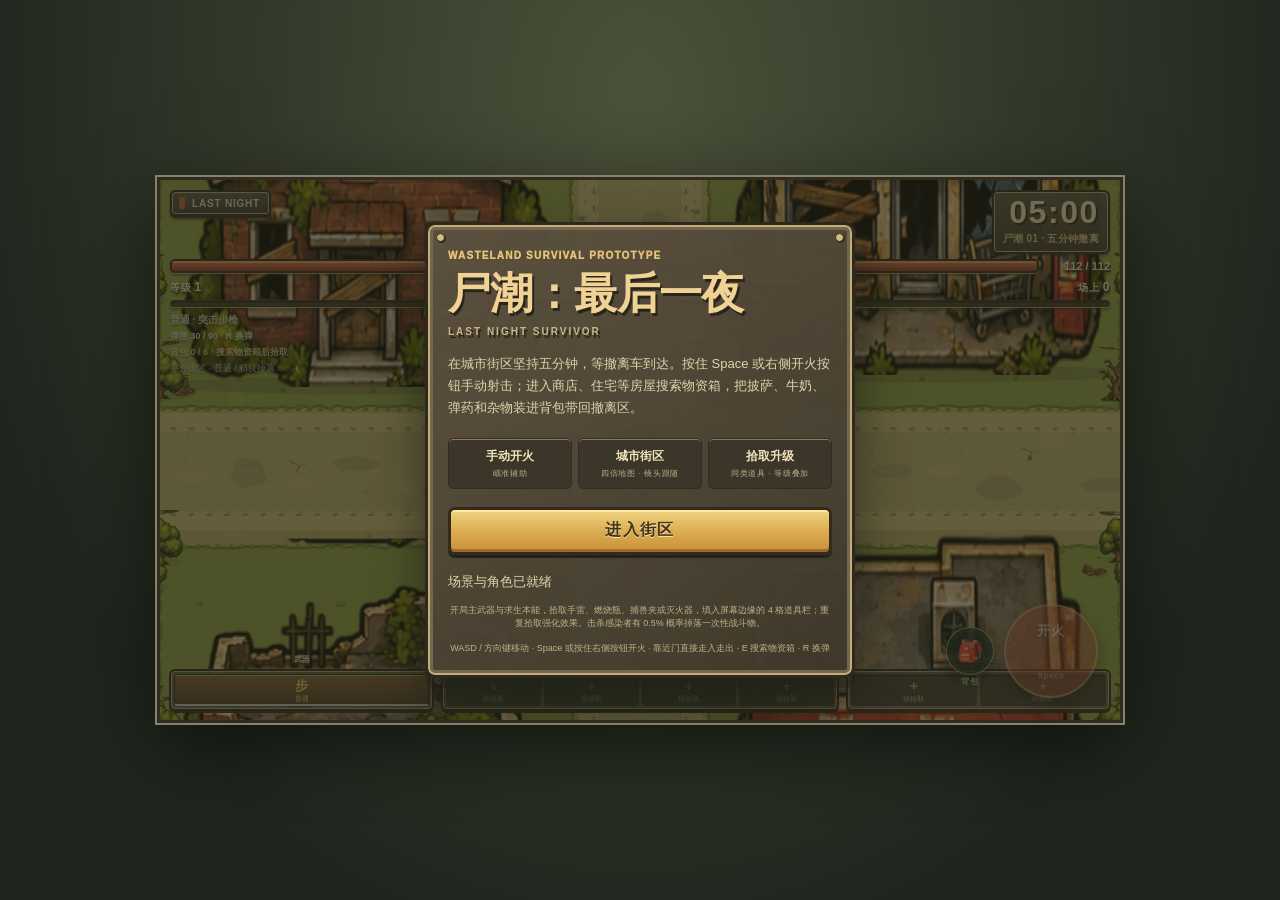
==== prototype-2d/index.html @ afd44647 "feat: add draggable raid backpack and supply search" ====
<!doctype html>
<html lang="zh-CN">
<head>
  <meta charset="utf-8">
  <meta name="viewport" content="width=device-width,initial-scale=1,maximum-scale=1,user-scalable=no,viewport-fit=cover">
  <meta name="theme-color" content="#101712">
  <title>尸潮：最后一夜 · LAST NIGHT SURVIVOR</title>
  <style>
    :root {
      color-scheme: dark;
      --ink: #0c100d;
      --asphalt: #151c18;
      --panel: #1b241f;
      --panel-2: #222e27;
      --bone: #e8e2c7;
      --muted: #9ca890;
      --acid: #d8f25a;
      --hazard: #ffb340;
      --rust: #dc5f3f;
      --blood: #b73535;
      --cyan: #74e1cf;
      --line: #435047;
      --safe-bottom: env(safe-area-inset-bottom, 0px);
    }

    * { box-sizing: border-box; }
    [hidden] { display: none !important; }
    html, body { width: 100%; min-height: 100%; overscroll-behavior: none; }
    body {
      margin: 0;
      overflow: hidden;
      color: var(--bone);
      background:
        radial-gradient(circle at 50% -15%, #35483b 0, transparent 42rem),
        repeating-linear-gradient(135deg, #111713 0 2px, #0d120f 2px 10px);
      font-family: "Bahnschrift Condensed", "Microsoft YaHei UI", "Microsoft YaHei", sans-serif;
      user-select: none;
      -webkit-user-select: none;
      touch-action: none;
    }

    button { font: inherit; }
    .page-shell { min-height: 100dvh; display: grid; place-items: center; }
    .game-shell {
      position: relative;
      width: min(100vw, 960px, calc(100dvh * 1.7778));
      aspect-ratio: 16 / 9;
      overflow: hidden;
      isolation: isolate;
      background: #131a16;
      box-shadow: 0 0 0 1px #58625766, 0 24px 90px #000c;
    }

    .game-shell::after {
      content: "";
      position: absolute;
      z-index: 1;
      inset: 0;
      pointer-events: none;
      background:
        linear-gradient(90deg, #0005, transparent 5%, transparent 95%, #0005),
        repeating-linear-gradient(0deg, #fff0 0 3px, #fff008 4px);
      mix-blend-mode: soft-light;
      opacity: .32;
    }

    canvas { display: block; width: 100%; height: 100%; outline: none; }
    canvas:focus-visible { box-shadow: inset 0 0 0 3px var(--acid); }

    .hud {
      position: absolute;
      z-index: 5;
      inset: max(10px, env(safe-area-inset-top, 0px)) 10px auto;
      pointer-events: none;
      filter: drop-shadow(0 2px 5px #000a);
    }

    .hud-top { display: grid; grid-template-columns: 1fr auto; align-items: start; gap: 8px; }
    .run-mark {
      display: flex;
      align-items: center;
      gap: 7px;
      width: max-content;
      padding: 5px 9px 5px 7px;
      border: 1px solid #6d786c99;
      background: #111915d9;
      font-size: 10px;
      font-weight: 900;
      letter-spacing: .12em;
      text-transform: uppercase;
      transform: skewX(-4deg);
    }

    .run-mark::before { content: ""; width: 6px; height: 17px; background: var(--acid); box-shadow: 9px 0 0 var(--hazard); }
    .hud-clock { text-align: right; }
    .time { font: 900 clamp(22px, 6vw, 32px)/.9 Impact, "Bahnschrift Condensed", sans-serif; letter-spacing: .05em; }
    .wave { margin-top: 5px; color: var(--acid); font-size: 10px; font-weight: 900; letter-spacing: .15em; }
    .health-row { display: grid; grid-template-columns: 1fr auto; align-items: center; gap: 9px; margin-top: 8px; }
    .health-track, .xp-track { position: relative; overflow: hidden; background: #080b09cc; border: 1px solid #59655a88; }
    .health-track { height: 14px; transform: skewX(-8deg); }
    .health-fill { height: 100%; width: 100%; background: linear-gradient(90deg, var(--blood), #ed7043 65%, var(--hazard)); transition: width .12s linear; }
    .health-copy { min-width: 62px; text-align: right; color: #f1ead0; font-size: 11px; font-weight: 900; font-variant-numeric: tabular-nums; }
    .stat-row { display: flex; justify-content: space-between; align-items: center; margin-top: 7px; color: #bec7b5; font-size: 10px; font-weight: 800; letter-spacing: .06em; }
    .stat-row strong { color: var(--bone); font-size: 12px; }
    .xp-track { height: 6px; margin-top: 5px; border-color: #43504688; }
    .xp-fill { height: 100%; width: 0; background: linear-gradient(90deg, var(--cyan), var(--acid)); transition: width .16s ease; }
    .equipment-row { margin-top: 6px; font-size: 10px; font-weight: 800; }
    .ammo-row, .bag-row { margin-top: 3px; font-size: 9px; font-weight: 800; color: #d8dfc8; font-variant-numeric: tabular-nums; }
    .bag-row { color: #d7c884; }
    .scene-copy { margin-top: 3px; font-size: 9px; color: #bdc7b3; }
    .interact-action { position: absolute; z-index: 9; right: 14px; bottom: calc(132px + var(--safe-bottom)); min-height: 44px; max-width: 160px; padding: 9px 12px; border: 1px solid var(--hazard); border-radius: 5px; background: #18241aee; color: var(--bone); font-size: 11px; font-weight: 900; cursor: pointer; }

    .skill-dock {
      position: absolute;
      z-index: 6;
      left: 50%;
      bottom: calc(12px + var(--safe-bottom));
      display: flex;
      gap: 8px;
      width: calc(100% - 18px);
      transform: translateX(-50%);
      pointer-events: none;
    }

    .skill-group { flex: 1; min-width: 0; }
    .skill-group.core { flex: 1.5; }
    .skill-group-label { margin-bottom: 4px; color: #9ca890; font-size: 8px; text-align: center; }
    .skill-group-slots { display: flex; gap: 3px; padding: 3px; border-radius: 5px; background: #111814cf; }
    .skill-slot {
      position: relative;
      flex: 1;
      min-width: 0;
      height: 32px;
      padding: 2px 0;
      border-radius: 3px;
      background: #26322999;
      text-align: center;
    }

    .skill-slot.fixed { color: var(--hazard); }
    .skill-slot.core { color: var(--acid); }
    .skill-slot.boost { color: var(--cyan); }
    .skill-slot.empty { color: #7d897c; background: transparent; }
    .skill-icon { display: block; font-size: 13px; font-weight: 900; line-height: 17px; }
    .skill-level { display: block; font-size: 7px; line-height: 9px; }

    .touch-zone {
      position: absolute;
      z-index: 7;
      left: 22px;
      bottom: calc(22px + var(--safe-bottom));
      display: none;
      width: 94px;
      height: 94px;
      border: 1px solid #cad0bc42;
      border-radius: 50%;
      background: #11181473;
      box-shadow: inset 0 0 0 10px #ffffff07;
      pointer-events: auto;
      touch-action: none;
    }

    .touch-zone::after { content: "移动"; position: absolute; inset: 0; display: grid; place-items: center; color: #c8ceb83d; font-size: 10px; font-weight: 900; letter-spacing: .12em; }
    .touch-stick { position: absolute; z-index: 1; left: 50%; top: 50%; width: 42px; height: 42px; margin: -21px; border: 2px solid #eff7c6aa; border-radius: 50%; background: #b8d745cc; box-shadow: 0 6px 18px #0009; pointer-events: none; }

    .fire-action {
      position: absolute;
      z-index: 9;
      right: 22px;
      bottom: calc(22px + var(--safe-bottom));
      display: grid;
      place-items: center;
      width: 94px;
      height: 94px;
      border: 2px solid #f3d28aaa;
      border-radius: 50%;
      background: #b94e3dcc;
      color: #fff5d9;
      box-shadow: inset 0 0 0 10px #ffffff09, 0 6px 18px #0009;
      font-size: 13px;
      font-weight: 1000;
      letter-spacing: .08em;
      cursor: pointer;
      touch-action: none;
      user-select: none;
      -webkit-user-select: none;
    }
    .fire-action::after { content: "Space"; display: block; margin-top: 2px; color: #ffe9bf99; font-size: 8px; letter-spacing: .08em; }
    .fire-action.is-held, .fire-action:active { background: #de7045ee; transform: scale(.95); }
    .fire-action:focus-visible { outline: 2px solid var(--acid); outline-offset: 3px; }
    .bag-button {
      position: absolute;
      z-index: 9;
      right: 126px;
      bottom: calc(45px + var(--safe-bottom));
      display: grid;
      place-items: center;
      width: 48px;
      height: 48px;
      border: 1px solid #d8f25a99;
      border-radius: 50%;
      background: #17251ddd;
      color: var(--bone);
      box-shadow: 0 5px 15px #0009, inset 0 0 0 4px #ffffff08;
      font-size: 21px;
      cursor: pointer;
      touch-action: manipulation;
      user-select: none;
      -webkit-user-select: none;
    }
    .bag-button::after { content: "背包"; position: absolute; top: 100%; margin-top: 2px; color: #d7dfc7b8; font-size: 8px; font-weight: 900; letter-spacing: .08em; }
    .bag-button:active, .bag-button.is-open { background: #4f713dcc; transform: scale(.94); }
    .bag-button:focus-visible { outline: 2px solid var(--acid); outline-offset: 3px; }

    .loot-window, .backpack-window {
      position: absolute;
      z-index: 13;
      inset: 0;
      display: grid;
      place-items: center;
      padding: 18px;
      background: #0a0f0bd1;
      backdrop-filter: blur(3px);
      touch-action: none;
    }
    .loot-sheet, .backpack-sheet {
      width: min(560px, calc(100% - 20px));
      max-height: calc(100% - 28px);
      overflow: auto;
      padding: 15px;
      border: 1px solid #738270;
      background: linear-gradient(145deg, #29382df7, #101a14f7);
      box-shadow: 0 22px 64px #000d, inset 0 1px #ffffff18;
    }
    .loot-head, .backpack-head { display: flex; align-items: center; justify-content: space-between; gap: 10px; }
    .loot-head strong, .backpack-head strong { color: var(--acid); font-size: 16px; letter-spacing: .08em; }
    .loot-head small, .backpack-head small { color: #aab7a6; font-size: 9px; }
    .window-close { min-width: 46px; min-height: 28px; border: 1px solid #657466; background: #17231b; color: var(--bone); font-size: 10px; font-weight: 900; cursor: pointer; }
    .loot-progress { margin: 12px 0 9px; color: #becbb7; font-size: 10px; line-height: 1.45; }
    .loot-grid { display: grid; grid-template-columns: repeat(4, minmax(0, 1fr)); gap: 7px; }
    .loot-card {
      min-width: 0;
      min-height: 88px;
      padding: 8px 5px;
      border: 1px solid #586758;
      background: #111b15d9;
      color: var(--bone);
      text-align: center;
      cursor: pointer;
    }
    .loot-card:disabled { cursor: default; opacity: .76; }
    .loot-card.ready:hover, .loot-card.ready:focus-visible { border-color: var(--acid); background: #263b29; outline: none; }
    .loot-card.is-claimed { opacity: .5; filter: saturate(.4); }
    .loot-card.is-searching { color: #aebbac; border-style: dashed; }
    .loot-card .loot-icon { display: block; font-size: 22px; font-weight: 1000; line-height: 28px; }
    .loot-card .loot-name { display: block; overflow: hidden; text-overflow: ellipsis; white-space: nowrap; font-size: 10px; font-weight: 900; }
    .loot-card .loot-rarity { display: block; margin-top: 3px; font-size: 8px; }
    .loot-card .loot-action { display: block; margin-top: 6px; color: #d8f25a; font-size: 8px; font-weight: 900; }
    .loot-tip, .backpack-tip { margin: 11px 0 0; color: #8e9d8c; font-size: 9px; line-height: 1.5; text-align: center; }
    .backpack-grid { display: grid; grid-template-columns: repeat(3, minmax(0, 1fr)); gap: 8px; margin-top: 14px; }
    .bag-slot {
      position: relative;
      min-height: 72px;
      padding: 7px 5px;
      border: 1px solid #596759;
      background: #111b15dc;
      color: var(--bone);
      text-align: center;
      cursor: grab;
      touch-action: none;
    }
    .bag-slot:active, .bag-slot.is-dragging { cursor: grabbing; border-color: var(--acid); background: #2b422d; }
    .bag-slot.empty { color: #68766b; border-style: dashed; cursor: default; }
    .bag-slot .bag-icon { display: block; font-size: 21px; font-weight: 1000; line-height: 25px; }
    .bag-slot .bag-name { display: block; overflow: hidden; text-overflow: ellipsis; white-space: nowrap; font-size: 9px; font-weight: 900; }
    .bag-slot .bag-meta { display: block; margin-top: 3px; color: #b3c29d; font-size: 8px; }
    .bag-slot .bag-index { position: absolute; top: 3px; left: 4px; color: #879687; font: 8px Consolas, monospace; }
    @media (max-width: 720px) {
      .bag-button { right: 120px; bottom: calc(47px + var(--safe-bottom)); width: 44px; height: 44px; font-size: 19px; }
      .loot-grid { grid-template-columns: repeat(2, minmax(0, 1fr)); }
      .loot-sheet, .backpack-sheet { padding: 12px; }
    }
    .orientation-hint { display: none; position: absolute; z-index: 20; inset: 0; place-items: center; padding: 18px; background: #101712b8; color: var(--bone); font-size: 12px; font-weight: 900; text-align: center; pointer-events: none; }

    .wave-callout {
      position: absolute;
      z-index: 8;
      left: 50%;
      top: 27%;
      min-width: 190px;
      padding: 9px 24px;
      border-block: 2px solid var(--acid);
      background: #101712de;
      text-align: center;
      font: 900 24px/1 Impact, "Bahnschrift Condensed", sans-serif;
      letter-spacing: .12em;
      transform: translate(-50%, -10px) skewX(-6deg);
      opacity: 0;
      pointer-events: none;
    }

    .wave-callout.show { animation: wave-in 1.9s both; }
    @keyframes wave-in { 0% { opacity: 0; transform: translate(-50%, -22px) skewX(-6deg) scale(.9); } 14%, 68% { opacity: 1; transform: translate(-50%, 0) skewX(-6deg) scale(1); } 100% { opacity: 0; transform: translate(-50%, 8px) skewX(-6deg); } }

    .toast {
      position: absolute;
      z-index: 8;
      left: 50%;
      bottom: calc(126px + var(--safe-bottom));
      max-width: calc(100% - 120px);
      padding: 6px 10px;
      border-left: 3px solid var(--acid);
      background: #101712dd;
      color: #e4e8d4;
      font-size: 10px;
      font-weight: 800;
      text-align: center;
      transform: translateX(-50%);
      opacity: 0;
      transition: opacity .18s ease;
      pointer-events: none;
    }

    .toast.show { opacity: 1; }

    .overlay {
      position: absolute;
      z-index: 12;
      inset: 0;
      display: grid;
      place-items: center;
      padding: max(18px, env(safe-area-inset-top, 0px)) 18px calc(18px + var(--safe-bottom));
      overflow: auto;
      touch-action: pan-y;
      background: linear-gradient(#0a0e0bcf, #111812f2), repeating-linear-gradient(135deg, #fff0 0 8px, #ffffff05 8px 9px);
      backdrop-filter: blur(4px);
    }

    .sheet {
      position: relative;
      width: 100%;
      max-width: 430px;
      max-height: 100%;
      min-height: 0;
      overflow-y: auto;
      overscroll-behavior: contain;
      touch-action: pan-y;
      padding: 24px 20px 20px;
      border: 1px solid #687568aa;
      background: linear-gradient(145deg, #263129f5, #151d18f8 58%);
      box-shadow: 0 24px 70px #000c, inset 0 1px #ffffff12;
      clip-path: polygon(17px 0, 100% 0, 100% calc(100% - 17px), calc(100% - 17px) 100%, 0 100%, 0 17px);
    }

    .sheet::before { content: ""; position: absolute; left: 0; top: 0; width: 92px; height: 4px; background: var(--acid); box-shadow: 98px 0 0 var(--hazard); }
    .eyebrow { margin: 0 0 8px; color: var(--acid); font-size: 10px; font-weight: 1000; letter-spacing: .2em; text-transform: uppercase; }
    .logo { margin: 0; font: 900 clamp(36px, 11vw, 56px)/.88 Impact, "Bahnschrift Condensed", sans-serif; letter-spacing: -.02em; text-transform: uppercase; text-shadow: 3px 3px 0 #0b0e0c; }
    .logo span { display: block; margin-top: 9px; color: var(--hazard); font: 900 12px/1 "Bahnschrift Condensed", sans-serif; letter-spacing: .28em; }
    .sheet h2 { margin: 0; font: 900 28px/1 Impact, "Bahnschrift Condensed", sans-serif; letter-spacing: .04em; }
    .lead { margin: 16px 0 0; color: #b9c2ae; font-size: 13px; line-height: 1.7; }
    .brief { display: grid; grid-template-columns: repeat(3, 1fr); gap: 6px; margin: 18px 0; }
    .brief-item { padding: 9px 6px; border-top: 1px solid #5d685e; background: #11181388; text-align: center; }
    .brief-item strong { display: block; color: var(--bone); font-size: 12px; }
    .brief-item span { display: block; margin-top: 3px; color: #8e9a88; font-size: 8px; letter-spacing: .08em; }

    .primary-action {
      width: 100%;
      min-height: 48px;
      border: 0;
      background: var(--acid);
      color: #151b10;
      font-weight: 1000;
      letter-spacing: .08em;
      cursor: pointer;
      clip-path: polygon(10px 0, 100% 0, 100% calc(100% - 10px), calc(100% - 10px) 100%, 0 100%, 0 10px);
      box-shadow: inset 0 -4px #91a633;
    }

    .primary-action:hover { filter: brightness(1.06); }
    .primary-action:active { transform: translateY(2px); box-shadow: inset 0 -2px #91a633; }
    .primary-action:disabled { cursor: not-allowed; filter: grayscale(.8); opacity: .42; }
    .text-action { border: 0; padding: 7px; color: #aeb8a6; background: transparent; font-size: 10px; font-weight: 800; cursor: pointer; }
    .hint { margin: 11px 0 0; color: #7f8b7c; font-size: 9px; line-height: 1.5; text-align: center; }

    .upgrade-card {
      position: relative;
      display: grid;
      grid-template-columns: 38px 1fr;
      align-items: center;
      gap: 9px;
      width: 100%;
      min-height: 100px;
      padding: 12px;
      border: 1px solid #475349;
      background: #111813ad;
      color: var(--bone);
      text-align: left;
      cursor: pointer;
    }

    .pick-icon { display: grid; place-items: center; width: 31px; height: 31px; border: 1px solid #687365; background: #202a23; color: var(--acid); font-size: 15px; font-weight: 1000; }
    .boost .pick-icon { color: var(--cyan); }
    .pick-copy { min-width: 0; }
    .choice-heading { display: flex; align-items: center; justify-content: space-between; gap: 7px; }
    .choice-heading strong { font-size: 14px; }
    .choice-action { padding: 3px 6px; border-radius: 3px; background: #d8f25a18; color: var(--acid); font-size: 10px; white-space: nowrap; }
    .boost .choice-action { color: var(--cyan); background: #74e1cf18; }
    .pick-copy small { display: block; margin-top: 5px; color: #abb5a3; font-size: 11px; line-height: 1.5; }
    .choice-stars { display: block; margin-top: 5px; color: var(--acid); font-size: 11px; }
    .boost .choice-stars { color: var(--cyan); }
    .next-star { color: var(--bone); }
    .empty-star { color: #52604f; }
    .upgrade-summary { margin: 12px 0 0; color: var(--muted); font-size: 11px; }
    .upgrade-list { display: grid; gap: 7px; margin-top: 16px; }
    .upgrade-card:hover { border-color: var(--acid); background: #222e22; }
    .upgrade-card:focus-visible { outline: 2px solid var(--bone); outline-offset: 2px; }
    .pause-skills { display: grid; gap: 8px; margin: 15px 0; }
    .pause-skill { padding-block: 8px; border-top: 1px solid #435047; font-size: 11px; }
    .pause-skill span { color: var(--acid); margin-left: 7px; }
    .pause-skill small { display: block; margin-top: 3px; color: var(--muted); line-height: 1.4; }

    .admin-toggle {
      position: absolute;
      z-index: 15;
      right: 7px;
      top: 45%;
      width: 30px;
      height: 30px;
      border: 1px solid #8c998d99;
      background: #101712d9;
      color: var(--acid);
      font-size: 9px;
      font-weight: 1000;
      cursor: pointer;
    }

    .pause-toggle { position: absolute; z-index: 11; top: 102px; right: 10px; min-height: 30px; padding: 5px 10px; border: 1px solid #8c998d99; background: #101712df; color: var(--bone); font-size: 10px; cursor: pointer; }

    .admin-panel {
      position: absolute;
      z-index: 16;
      right: 8px;
      top: 72px;
      width: min(270px, calc(100% - 16px));
      max-height: calc(100% - 145px);
      overflow: auto;
      padding: 12px;
      border: 1px solid #687469;
      background: #0d130fee;
      box-shadow: 0 18px 50px #000c;
      font-size: 10px;
    }

    .admin-head { display: flex; justify-content: space-between; align-items: center; margin-bottom: 9px; }
    .admin-head strong { color: var(--acid); letter-spacing: .1em; }
    .admin-close { border: 0; background: transparent; color: #adb7a9; cursor: pointer; }
    .admin-metrics { margin: 0 0 9px; color: #b8c6b7; font: 9px/1.55 Consolas, monospace; white-space: pre-wrap; }
    .admin-grid { display: grid; grid-template-columns: repeat(2, 1fr); gap: 5px; }
    .admin-grid button { min-height: 30px; border: 1px solid #526055; background: #202b24; color: #dce2d4; font-size: 9px; cursor: pointer; }
    .admin-range { display: grid; grid-template-columns: auto 1fr auto; align-items: center; gap: 7px; margin: 10px 0; color: #9eaa9d; }
    .admin-range input { min-width: 0; accent-color: var(--acid); }
    .event-log { margin-top: 9px; padding-top: 8px; border-top: 1px solid #39453c; color: #7f9083; font: 8px/1.55 Consolas, monospace; }

    @media (pointer: coarse), (max-width: 720px) { .touch-zone, .fire-action { display: grid; } }
    @media (orientation: portrait) and (pointer: coarse) { .orientation-hint { display: grid; } }
    @media (orientation: landscape) { .orientation-hint { display: none; } }
    @media (pointer: fine) and (min-width: 721px) { .touch-zone, .fire-action { opacity: .68; } }
    @media (max-height: 650px) { .sheet { padding-block: 18px 15px; } .brief { margin: 12px 0; } .lead { margin-top: 11px; } .upgrade-card { min-height: 80px; padding: 9px; } }
    @media (prefers-reduced-motion: reduce) { *, *::before, *::after { animation-duration: .01ms !important; transition-duration: .01ms !important; } }
  </style>
  <link rel="stylesheet" href="art-theme.css">
</head>
<body>
  <div class="page-shell">
    <main class="game-shell" id="gameShell" aria-label="尸潮：最后一夜横屏生存战斗">
      <canvas id="gameCanvas" width="1280" height="720" tabindex="0" aria-label="横屏战斗区域，使用方向键或左侧摇杆移动，按住右侧按钮开火"></canvas>
      <div class="orientation-hint" aria-hidden="true">请旋转设备至横屏游玩</div>

      <header class="hud" aria-live="polite">
        <div class="hud-top">
          <div class="run-mark">LAST NIGHT</div>
          <div class="hud-clock"><div class="time" id="timeValue">05:00</div><div class="wave" id="waveValue">尸潮 01 · 等待撤离</div></div>
        </div>
        <div class="health-row"><div class="health-track"><div class="health-fill" id="healthFill"></div></div><div class="health-copy" id="healthValue">100 / 100</div></div>
        <div class="stat-row"><span>等级 <strong id="levelValue">1</strong></span><span>击倒 <strong id="killValue">0</strong></span><span>场上 <strong id="enemyValue">0</strong></span></div>
        <div class="xp-track"><div class="xp-fill" id="xpFill"></div></div>
        <div class="equipment-row" id="weaponValue">普通 · 突击步枪</div>
        <div class="ammo-row" id="ammoValue">弹匣 30 / 90 · R 换弹</div>
        <div class="bag-row" id="bagValue">背包 0 / 6 · 物资箱搜索后拾取</div>
        <div class="scene-copy" id="sceneValue">室外街区 · 普通 / 精良掉落</div>
      </header>

      <div class="wave-callout" id="waveCallout">尸潮 01</div>
      <div class="toast" id="toast"></div>
      <div class="touch-zone" id="joystick" aria-label="左侧移动摇杆"><div class="touch-stick" id="stick"></div></div>
      <button class="bag-button" id="bagButton" type="button" aria-label="打开背包" title="打开背包">🎒</button>
      <button class="fire-action" id="shootButton" type="button" aria-label="按住手动开火">开火</button>
      <div class="skill-dock" id="skillDock" aria-label="屏幕边缘主武器 1 格与道具 4 格"></div>
      <button class="interact-action" id="interactRun" type="button" hidden>搜索物资 · E</button>

      <section class="loot-window" id="searchWindow" hidden aria-label="物资箱搜索窗口">
        <div class="loot-sheet">
          <div class="loot-head"><div><strong id="searchTitle">物资箱</strong><small id="searchSubtitle">搜索中…</small></div><button class="window-close" id="searchClose" type="button">关闭</button></div>
          <div class="loot-progress" id="searchProgress">正在逐项识别物资…</div>
          <div class="loot-grid" id="searchGrid"></div>
          <p class="loot-tip">物资按等级逐项显现；点击已识别物资带入背包。背包满时可先打开背包整理。</p>
        </div>
      </section>

      <section class="backpack-window" id="bagPanel" hidden aria-label="背包窗口">
        <div class="backpack-sheet">
          <div class="backpack-head"><div><strong>背包</strong><small id="bagPanelCount">0 / 6 格</small></div><button class="window-close" id="bagClose" type="button">关闭</button></div>
          <div class="backpack-grid" id="bagGrid"></div>
          <p class="backpack-tip">按住物资拖动可调整格子；拖出背包范围会丢回地面。背包物资带到绿色撤离区才会保留。</p>
        </div>
      </section>

      <section class="overlay" id="introOverlay">
        <div class="sheet">
          <p class="eyebrow">WASTELAND SURVIVAL PROTOTYPE</p>
          <h1 class="logo">尸潮：最后一夜<span>LAST NIGHT SURVIVOR</span></h1>
          <p class="lead">在城市街区坚持五分钟，等撤离车到达。按住 Space 或右侧开火按钮手动射击；进入商店、住宅等房屋搜索物资箱，把披萨、牛奶、弹药和杂物装进背包带回撤离区。</p>
          <div class="brief">
              <div class="brief-item"><strong>手动开火</strong><span>瞄准辅助</span></div>
            <div class="brief-item"><strong>城市街区</strong><span>四倍地图 · 镜头跟随</span></div>
            <div class="brief-item"><strong>拾取升级</strong><span>同类道具 · 等级叠加</span></div>
          </div>
          <button class="primary-action" id="startRun" type="button" disabled>正在加载场景…</button>
          <p class="lead" id="assetLoadStatus" role="status">正在准备手绘场景与角色，请稍候。</p>
          <p class="hint">开局主武器与求生本能，拾取手雷、燃烧瓶、捕兽夹或灭火器，填入屏幕边缘的 4 格道具栏；重复拾取强化效果。击杀感染者有 0.5% 概率掉落一次性战斗物。</p>
          <p class="hint">WASD / 方向键移动 · Space 或按住右侧按钮开火 · 靠近门直接走入走出 · E 搜索物资箱 · R 换弹</p>
        </div>
      </section>

      <section class="overlay" id="gameOverOverlay" hidden>
        <div class="sheet"><p class="eyebrow" id="resultEyebrow">RUN ENDED</p><h2 id="resultTitle">撤离前倒下</h2><p class="lead" id="gameOverSummary">坚持 00:00，击倒 0 名感染者。</p><button class="primary-action" id="restartRun" type="button">再守一夜</button></div>
      </section>

      <button class="pause-toggle" id="pauseRun" type="button" hidden aria-label="暂停游戏">暂停 Ⅱ</button>
      <section class="overlay" id="pauseOverlay" hidden>
        <div class="sheet"><p class="eyebrow">PAUSED</p><h2>本局技能</h2><div class="pause-skills" id="pauseSkills"></div><button class="primary-action" id="resumeRun" type="button">继续生存</button><p class="hint">P / Esc 暂停或继续</p></div>
      </section>

      <button class="admin-toggle" id="adminToggle" type="button" hidden>DEV</button>
      <aside class="admin-panel" id="adminPanel" hidden>
        <div class="admin-head"><strong>管理员调试</strong><button class="admin-close" id="adminClose" type="button">关闭</button></div>
        <pre class="admin-metrics" id="adminMetrics">等待战斗数据…</pre>
        <label class="admin-range">密度<input id="densityRange" type="range" min="0.5" max="2.5" value="1" step="0.1"><span id="densityValue">1.0×</span></label>
        <div class="admin-grid">
          <button id="adminPause" type="button">暂停</button><button id="adminStep" type="button">单步</button>
          <button id="adminHorde" type="button">+20 感染者</button><button id="adminLevel" type="button">生成道具球</button>
          <button id="adminClear" type="button">清场</button><button id="adminGod" type="button">无敌：关</button>
          <button id="adminHitbox" type="button">判定层：关</button><button id="adminCopy" type="button">复制快照</button>
          <button id="adminRestart" type="button">重新开始</button>
        </div>
        <div class="event-log" id="eventLog">调试入口已就绪</div>
      </aside>
    </main>
  </div>

  <script src="art-assets.js"></script>
  <script src="city-map.js"></script>
  <script src="skills.js"></script>
  <script src="character-atlas.js"></script>
  <script src="character-art.js"></script>
  <script src="loot-system.js"></script>
  <script src="house-system.js"></script>
  <script>
  (() => {
    "use strict"

    const Skills = window.WASTELAND_SKILLS
    const Art = window.WASTELAND_ART
    const City = window.WASTELAND_CITY
    const Loot = window.WASTELAND_LOOT
    const Houses = window.WASTELAND_HOUSES
    if (!Skills || !City || !Loot || !Houses) {
      document.getElementById("introOverlay").innerHTML = '<div class="sheet"><h2>游戏配置未加载</h2><p class="lead">请将所有游戏脚本与 index.html 放在同一目录后重新打开。</p></div>'
      return
    }

    // The viewport is landscape while the city remains the established
    // 1440×2560 shared world. Gameplay coordinates and house geometry stay
    // in world space; only the camera window changes to 1280×720.
    const WIDTH = 1280
    const HEIGHT = 720
    const WORLD_WIDTH = 1440
    const WORLD_HEIGHT = 2560
    const FIXED_STEP = 1 / 60
    const RUN_SECONDS = 300
    const coarsePointer = matchMedia("(pointer: coarse)").matches
    const CONFIG = {
      enemyCap: coarsePointer ? 104 : 160,
      particleCap: coarsePointer ? 220 : 320,
      projectileCap: 120,
      pickupCap: 72,
      lootCap: 24,
      worldLootCap: 48,
      combatDropCap: 10,
      bagCapacity: 6,
      ammoReserveCap: 240,
      extractionRadius: 92,
      combatDropChance: .005,
      indoorEnemyCap: 18,
      firstLootTime: 3,
      baseSpawnRate: .8,
      runSeconds: RUN_SECONDS,
      waveSeconds: 20,
      spawnGrowth: .025,
      waveSpawnGrowth: .12,
      maxSpawnRate: 8,
      initialEnemies: 8,
      worldWidth: WORLD_WIDTH,
      worldHeight: WORLD_HEIGHT,
      worldMargin: 24,
      cameraTopGutter: 150,
      cameraBottomGutter: 170,
      mapAreaScale: 4,
      firstHordeTime: 20,
      hordeInterval: 12,
      finalHordeInterval: 7,
      hordeBase: 4,
      hordeCap: 22
    }

    const canvas = document.getElementById("gameCanvas")
    const context = canvas.getContext("2d", { alpha: false, desynchronized: true })
    const ui = Object.fromEntries([
      "introOverlay", "gameOverOverlay", "pauseOverlay", "pauseRun", "resumeRun", "startRun", "restartRun", "interactRun", "bagButton", "bagPanel", "bagClose", "bagGrid", "bagPanelCount", "searchWindow", "searchClose", "searchTitle", "searchSubtitle", "searchProgress", "searchGrid", "weaponValue", "ammoValue", "bagValue", "sceneValue",
      "pauseSkills",
      "timeValue", "waveValue", "healthFill", "healthValue", "levelValue", "killValue", "enemyValue", "xpFill",
      "waveCallout", "toast", "skillDock", "joystick", "stick", "shootButton", "gameOverSummary", "resultTitle", "resultEyebrow",
      "adminToggle", "adminPanel", "adminClose", "adminMetrics", "densityRange", "densityValue",
      "adminPause", "adminStep", "adminHorde", "adminLevel", "adminClear", "adminGod", "adminHitbox", "adminCopy", "adminRestart", "eventLog"
    ].map(id => [id, document.getElementById(id)]))

    const query = new URLSearchParams(location.search)
    const adminMode = query.get("admin") === "1"
    const testerId = query.get("tester") || "local"
    const keys = new Set()
    const touchInput = { x: 0, y: 0 }
    const fireInput = { held: false, pointerId: null, keyboard: false }
    const frameTimes = []
    const eventLog = []
    const build = new Skills.BuildSystem()
    let state = null
    let entityId = 1
    let lastFrame = performance.now()
    let accumulator = 0
    let hudTimer = 0
    let toastTimer = 0
    let joystickPointer = null

    function clamp(value, minimum, maximum) { return Math.max(minimum, Math.min(maximum, value)) }
    function lerp(start, end, amount) { return start + (end - start) * amount }
    function distanceSquared(firstX, firstY, secondX, secondY) { const x = firstX - secondX; const y = firstY - secondY; return x * x + y * y }
    function randomBetween(minimum, maximum) { return minimum + Math.random() * (maximum - minimum) }
    function formatTime(totalSeconds) { const value = Math.max(0, Math.floor(totalSeconds)); return `${String(Math.floor(value / 60)).padStart(2, "0")}:${String(value % 60).padStart(2, "0")}` }
    function id() { entityId += 1; return entityId }

    function weaponState(weaponId = "assaultRifle", quality = "common", ammoInMag, ammoReserve) {
      const weapon = Loot.weapons[weaponId] || Loot.weapons.assaultRifle
      return {
        id: weapon.id,
        name: weapon.name,
        quality: Loot.qualities[quality] ? quality : "common",
        ammoType: weapon.ammoType,
        magazineSize: weapon.magazine,
        ammoInMag: Number.isFinite(ammoInMag) ? Math.max(0, Math.min(weapon.magazine, ammoInMag)) : weapon.magazine,
        ammoReserve: Number.isFinite(ammoReserve) ? Math.max(0, Math.min(CONFIG.ammoReserveCap, ammoReserve)) : weapon.reserve
      }
    }

    function supplyDescription(itemId) { return Loot.supplyItems[itemId] || Loot.supplyItems.junk }

    function supplyQuality(itemId) {
      return typeof Loot.supplyQuality === "function" ? Loot.supplyQuality(itemId) : supplyDescription(itemId).quality || "common"
    }

    function supplyRevealDelay(itemId) {
      return typeof Loot.supplyRevealDelay === "function" ? Loot.supplyRevealDelay(itemId) : Number(supplyDescription(itemId).revealDelay) || .6
    }

    function qualityLabel(quality) {
      return Loot.qualities[quality]?.name || Loot.qualities.common.name
    }

    function roundedPath(target, x, y, width, height, radius) {
      const limited = Math.min(radius, width / 2, height / 2)
      target.beginPath()
      target.moveTo(x + limited, y)
      target.arcTo(x + width, y, x + width, y + height, limited)
      target.arcTo(x + width, y + height, x, y + height, limited)
      target.arcTo(x, y + height, x, y, limited)
      target.arcTo(x, y, x + width, y, limited)
      target.closePath()
    }

    const art = Art?.create()
    const city = City.create(WORLD_WIDTH, WORLD_HEIGHT, art)
    const terrain = city.terrain
    let houseSystem = Houses.create(city)

    function extractionPoint() {
      const candidates = [
        { x: WORLD_WIDTH - 96, y: WORLD_HEIGHT - 120 },
        { x: WORLD_WIDTH / 2, y: WORLD_HEIGHT - 120 },
        { x: city.spawn.x, y: city.spawn.y + 150 },
        { x: 96, y: WORLD_HEIGHT - 120 }
      ]
      return candidates.find(point => city.isFree(point.x, point.y, CONFIG.extractionRadius * .42)) || candidates[0]
    }

    const browserArt = typeof Image === "function"
    const visualAssets = { status: browserArt ? "loading" : "unavailable", ready: !browserArt, startedAt: performance.now() }
    const loadLabel = document.getElementById("assetLoadStatus")
    function syncVisualAssets() {
      if (!browserArt || visualAssets.ready || visualAssets.status === "error") return
      if (art?.environmentReady && window.WASTELAND_CHARACTER_ART?.ready) {
        visualAssets.ready = true
        visualAssets.status = "ready"
      } else if ((art?.environmentSettled && !art.environmentReady) || window.WASTELAND_CHARACTER_ART?.status === "error" || performance.now() - visualAssets.startedAt > 30000) {
        visualAssets.status = "error"
      }
      const failed = visualAssets.status === "error"
      ui.startRun.disabled = !visualAssets.ready && !failed
      ui.startRun.textContent = visualAssets.ready ? "进入街区" : failed ? "重试加载素材" : "正在加载场景…"
      if (loadLabel) loadLabel.textContent = visualAssets.ready ? "场景与角色已就绪" : failed ? "素材加载失败，请重试。" : "正在准备手绘场景与角色，请稍候。"
    }

    function modifiers() {
      const level = skillId => build.effect(skillId)
      const weapon = Loot.weapons[state?.weapon?.id || "assaultRifle"]
      const weaponQuality = Loot.qualities[state?.weapon?.quality || "common"].multiplier
      const fireRateMultiplier = state?.player?.fireRateBoost > 0 ? 2 : 1
      const ammoEffectBoost = state?.player?.ammoBoost > 0 ? 2 : 0
      const hpRatio = state?.player ? state.player.hp / Math.max(1, state.player.maxHp) : 1
      const instinct = hpRatio < .34 ? 1 : 0
      const adrenaline = level("adrenalineAmpule")
      const adrenalineEffect = adrenaline * clamp(1 - hpRatio, 0, 1)
      return {
        maxHp: Math.round(112 + level("armorLining") * 18 + level("rationPack") * 10),
        speed: 188 * (1 + level("trailBoots") * .09 + instinct * .1 + adrenalineEffect * .09),
        damageReduction: Math.min(.38, level("armorLining") * .085),
        regen: level("fieldBandage") * .34,
        magnet: 64 + level("magnetHarness") * 42,
        xpMultiplier: 1 + level("magnetHarness") * .1,
        fireInterval: weapon.interval / fireRateMultiplier / (1 + instinct * .12 + adrenalineEffect * .12),
        bulletDamage: weapon.damage * weaponQuality * (1 + (level("armorPiercingBolt") + ammoEffectBoost) * .12),
        damage: weapon.damage * weaponQuality * (1 + (level("armorPiercingBolt") + ammoEffectBoost) * .12),
        weaponQualityMultiplier: weaponQuality,
        bulletSpeed: weapon.speed + level("armorPiercingBolt") * 28,
        bulletLife: weapon.life,
        // Discrete counts round upward so a higher quality ball changes gameplay at Lv.1.
        pierce: Math.ceil(level("armorPiercingBolt") + ammoEffectBoost),
        pellets: weapon.pellets + (level("scatterModule") ? 1 + Math.ceil(level("scatterModule") + ammoEffectBoost) : 0),
        spread: weapon.spread || (level("scatterModule") ? .08 + level("scatterModule") * .018 : 0),
        burn: level("incendiaryMagazine") + ammoEffectBoost,
        arc: level("arcGenerator"),
        saw: level("sawDrone"),
        mine: level("proximityMine"),
        grenade: level("grenade"),
        molotov: level("molotov"),
        bearTrap: level("bearTrap"),
        extinguisher: level("extinguisher"),
        fireRateMultiplier,
        ammoEffectBoost
      }
    }

    function createPlayer() {
      const stats = modifiers()
      return {
        x: city.spawn.x,
        y: city.spawn.y,
        radius: 19,
        hp: stats.maxHp,
        maxHp: stats.maxHp,
        vx: 0,
        vy: 0,
        aim: -Math.PI / 2,
        fireTimer: .15,
        mineTimer: 2.8,
        grenadeTimer: 1.8,
        molotovTimer: 3.6,
        bearTrapTimer: 2.4,
        extinguisherTimer: 4.8,
        attack: 0,
        throwAction: 0,
        throwKind: null,
        muzzle: 0,
        hurt: 0,
        invulnerable: 0,
        fireRateBoost: 0,
        ammoBoost: 0,
        sinceHit: 99,
        instinctReady: true,
        instinctFlash: 0,
        walkCycle: 0,
        gait: 0,
        movingSpeed: 0,
        bodyAngle: 0,
        armAngle: -Math.PI / 2,
        targetId: null,
        manualFire: false,
        recoil: 0,
        reloadTimer: 0,
        reloadQueued: false,
        arcTimer: 0
      }
    }

    function createState(phase = "intro") {
      const extinguisherZones = []
      return {
        runId: `${Date.now().toString(36)}-${testerId}`,
        phase,
        result: null,
        extractionAnnounced: false,
        paused: false,
        godMode: false,
        showHitboxes: false,
        density: Number(ui.densityRange.value),
        time: 0,
        wave: 1,
        previousWave: 1,
        level: 1,
        xp: 0,
        nextXp: 5,
        kills: 0,
        spawnBudget: 0,
        hordeTimer: CONFIG.firstHordeTime,
        cameraShake: 0,
        redFlash: 0,
        hitStop: 0,
        player: createPlayer(),
        enemies: [],
        projectiles: [],
        particles: [],
        pickups: [],
        explosions: [],
        arcs: [],
        mines: [],
        throwableProjectiles: [],
        fireZones: [],
        // Stationary fan-shaped extinguisher fields. `slowZones` is kept as
        // a readable alias for debug/test callers; both names always point
        // to the same filtered array after each update.
        extinguisherZones,
        slowZones: extinguisherZones,
        traps: [],
        floaters: [],
        weapon: weaponState(),
        // A Pi style raid bag: searched items are carried until the run ends;
        // defeat clears it while successful extraction snapshots it.
        bag: [],
        bagCapacity: CONFIG.bagCapacity,
        // Search and backpack windows live on top of the shared city canvas.
        // They do not create a second scene; the world keeps running while
        // the player identifies or rearranges supplies.
        searchPanel: null,
        bagPanelOpen: false,
        bagDrag: null,
        extractedLoot: [],
        extraction: { ...extractionPoint(), radius: CONFIG.extractionRadius, reached: false },
        worldLayer: "city",
        // The street and every first-floor plan live in one world. `room` is
        // only the currently visible/collision context; it is derived from
        // the player's coordinates and never represents a second scene.
        scene: "city",
        room: null,
        activeHouseId: null,
        outdoorReturn: null,
        // Rooms are persistent map geometry and search state. Gameplay
        // entities stay in the shared world arrays while the player walks
        // through a doorway; there is no per-scene entity cache.
        houseRooms: new Map(),
        loot: [],
        combatDrops: [],
        lootTimer: CONFIG.firstLootTime,
        stats: { shots: 0, hits: 0, damage: 0, peakEnemies: 0, explosions: 0 },
        camera: cameraFor(city.spawn),
        lastFps: 60
      }
    }

    function logEvent(message) {
      const entry = `${formatTime(state?.time || 0)}  ${message}`
      eventLog.unshift(entry)
      eventLog.splice(9)
      ui.eventLog.textContent = eventLog.join("\n")
    }

    function toast(message, duration = 1.8) {
      ui.toast.textContent = message
      ui.toast.classList.add("show")
      toastTimer = duration
    }

    function showOnlyOverlay(target) {
      for (const element of [ui.introOverlay, ui.gameOverOverlay, ui.pauseOverlay]) element.hidden = element !== target
    }

    function renderSkillDock() {
      const slots = build.slots().map(skill => skill.id === "assaultRifle" && state ? { ...skill, name: state.weapon.name, icon: Loot.weapons[state.weapon.id].icon, quality: state.weapon.quality } : skill)
      // The edge HUD has one main-weapon slot and four passive item slots.
      // Survival instinct remains in the build/pause sheet but is not a
      // second weapon slot.
      ui.skillDock.innerHTML = [{ group: "fixed", label: "武器", count: 1 }, { group: "core", label: "道具", count: 4 }, { group: "boost", label: "增益", count: 2 }].map(({ group, label, count }) => {
        const owned = slots.filter(skill => group === "fixed" ? skill.id === "assaultRifle" : skill.group === group)
        const placeholders = Array.from({ length: count - owned.length }, (_, index) => ({ id: `${group}-empty-${index}`, group, name: `空${label}槽 · 拾取道具球获得`, icon: "＋", level: 0 }))
        return `<div class="skill-group ${group}"><div class="skill-group-label">${label}${group === "fixed" ? "" : ` ${owned.length}/${count}`}</div><div class="skill-group-slots">${owned.concat(placeholders).map(skill => `<div class="skill-slot ${skill.group} ${skill.level ? "" : "empty"}" data-skill-id="${skill.id}" role="img" aria-label="${skill.name}${skill.level ? ` · Lv.${skill.level} · ${Loot.qualities[skill.quality].name}` : ""}" title="${skill.name}${skill.description ? ` · ${skill.description}` : ""}" style="${skill.level ? `border-bottom:2px solid ${Loot.qualities[skill.quality].color}` : ""}"><span class="skill-icon">${skill.icon}</span><span class="skill-level">${skill.level ? group === "fixed" ? skill.id === "assaultRifle" ? Loot.qualities[skill.quality].name : "本能" : `Lv.${skill.level}` : "待拾取"}</span></div>`).join("")}</div></div>`
      }).join("")
      ui.pauseSkills.innerHTML = slots.map(skill => `<div class="pause-skill"><strong>${skill.name}</strong><span>${Loot.qualities[skill.quality].name} · Lv.${skill.level}</span><small>${skill.description} ${skill.group === "fixed" ? "" : `当前效果系数 ${skill.effect.toFixed(1)}`}</small></div>`).join("")
    }

    function startRun() {
      syncVisualAssets()
      if (!visualAssets.ready) {
        if (visualAssets.status === "error") location.reload()
        return
      }
      releaseInput()
      build.reset()
      build.start()
      houseSystem = Houses.create(city)
      accumulator = 0
      state = createState("playing")
      if (ui.searchWindow) ui.searchWindow.hidden = true
      if (ui.bagPanel) ui.bagPanel.hidden = true
      // Prebuild every floor plan at its exterior footprint. This makes the
      // indoor geometry part of the same map before the player reaches a door;
      // entering only reveals the matching overlay and collision context.
      state.houseRooms = new Map(houseSystem.houses.map(house => [house.id, houseSystem.createRoom(house)]))
      for (let index = 0; index < CONFIG.initialEnemies; index += 1) spawnEnemy(index < 15 ? "walker" : undefined)
      renderSkillDock()
      showOnlyOverlay(null)
      canvas.focus({ preventScroll: true })
      ui.waveCallout.textContent = "尸潮 01"
      ui.waveCallout.classList.remove("show")
      void ui.waveCallout.offsetWidth
      ui.waveCallout.classList.add("show")
      toast("物资箱搜索披萨 / 牛奶 / 弹药 / 杂物 · 击杀感染者仅有0.5%概率掉落临时增益", 3)
      logEvent("尸潮开始 · 搜索物资箱并带回撤离区")
    }

    function syncPlayerStats(healAdded = false) {
      if (!state?.player) return
      const previousMax = state.player.maxHp
      const nextMax = modifiers().maxHp
      state.player.maxHp = nextMax
      if (healAdded && nextMax > previousMax) state.player.hp = Math.min(nextMax, state.player.hp + (nextMax - previousMax) + 12)
      else state.player.hp = Math.min(state.player.hp, nextMax)
    }

    function gainSurvivalLevels() {
      if (state.phase !== "playing") return
      while (state.xp >= state.nextXp) {
        state.xp -= state.nextXp
        state.level += 1
        state.player.hp = Math.min(state.player.maxHp, state.player.hp + build.effect("rationPack") * 8)
        state.nextXp = Math.round(5 + state.level * 2.1)
        toast(`生存等级 Lv.${state.level} · 永久升级请搜索场景道具球`)
        logEvent(`生存等级 Lv.${state.level} · 战斗继续`)
      }
    }

    function pointInRoom(room, x, y, padding = 0) {
      if (!room?.bounds || !Number.isFinite(x) || !Number.isFinite(y)) return false
      const { minX, minY, maxX, maxY } = room.bounds
      return x >= minX - padding && x <= maxX + padding && y >= minY - padding && y <= maxY + padding
    }

    function roomHasDoorwayAccess(room, x, y, radius = 0) {
      if (!room || !Number.isFinite(x) || !Number.isFinite(y)) return false
      const frame = room.worldBounds
      if (frame && x >= frame.minX - radius && x <= frame.maxX + radius && y >= frame.minY - radius && y <= frame.maxY + radius) return true
      const door = room.entry || room.exit
      if (!door) return false
      const reach = 42 + Math.max(0, radius)
      if (door.side === "south") return Math.abs(x - door.x) <= reach && y >= door.y - 30 - radius && y <= door.y + 76 + radius
      if (door.side === "north") return Math.abs(x - door.x) <= reach && y <= door.y + 30 + radius && y >= door.y - 76 - radius
      if (door.side === "east") return Math.abs(y - door.y) <= reach && x >= door.x - 30 - radius && x <= door.x + 76 + radius
      return Math.abs(y - door.y) <= reach && x <= door.x + 30 + radius && x >= door.x - 76 - radius
    }

    function roomAtPoint(x, y, radius = 0) {
      if (!state || !state.houseRooms || !Number.isFinite(x) || !Number.isFinite(y)) return null
      for (const room of state.houseRooms.values()) {
        if (pointInRoom(room, x, y, radius) && roomHasDoorwayAccess(room, x, y, radius)) return room
      }
      return null
    }

    function ensureRoomActivity(room) {
      if (!room || room.initialSpawned || !state || state.phase !== "playing") return
      room.initialSpawned = true
      for (let index = 0; index < 3; index += 1) spawnEnemy("walker")
    }

    function updateActiveRoom() {
      if (!state?.player) return null
      const current = state.room
      if (current && roomHasDoorwayAccess(current, state.player.x, state.player.y, state.player.radius || 0) && pointInRoom(current, state.player.x, state.player.y, state.player.radius || 0)) {
        state.activeHouseId = current.houseId
        state.scene = "city"
        return current
      }
      const next = roomAtPoint(state.player.x, state.player.y, state.player.radius || 0)
      state.room = next
      state.activeHouseId = next?.houseId || null
      state.scene = "city"
      if (next) ensureRoomActivity(next)
      return next
    }

    function activeIsFree(x, y, radius = 18) {
      const room = state.room && pointInRoom(state.room, x, y, radius) ? state.room : roomAtPoint(x, y, radius)
      if (room && roomHasDoorwayAccess(room, x, y, radius)) return houseSystem.isFree(room, x, y, radius)
      return city.isFree(x, y, radius)
    }

    function moveEntity(entity, dx, dy) {
      const radius = entity.radius || 18
      const currentRoom = roomAtPoint(entity.x, entity.y, radius) || (state.room && pointInRoom(state.room, entity.x, entity.y, radius) && roomHasDoorwayAccess(state.room, entity.x, entity.y, radius) ? state.room : null)
      const targetRoom = roomAtPoint(entity.x + dx, entity.y + dy, radius)
      const room = currentRoom || targetRoom
      const door = room?.entry || room?.exit
      // The doorway is an explicit gap in the roof/wall, so crossing its
      // short porch must not be fed into the indoor clamp (which would snap a
      // street coordinate to the first walkable interior point). Move through
      // the corridor one normal physics step at a time and let the next tick
      // choose the city or room collision provider.
      if (room && door && door.side === "south" && Math.abs(entity.x - door.x) <= 50 + radius && Math.abs(dx) <= Math.abs(dy) * 1.8 + .001 && Math.abs(entity.y - door.y) <= 92 + radius) {
        entity.x += dx
        entity.y += dy
        if (entity === state.player) updateActiveRoom()
        return
      }
      if (room) {
        if (entity === state.player && state.room !== room) {
          state.room = room
          state.activeHouseId = room.houseId
          state.scene = "city"
          ensureRoomActivity(room)
        }
        houseSystem.move(room, entity, dx, dy)
      } else city.move(entity, dx, dy)
      if (entity === state.player) updateActiveRoom()
    }

    function findLootPosition(x, y) {
      if (Number.isFinite(x) && Number.isFinite(y) && activeIsFree(x, y, 20)) return { x, y }
      const camera = cameraFor(state.player)
      for (let attempt = 0; attempt < 100; attempt += 1) {
        const angle = randomBetween(0, Math.PI * 2)
        const radius = randomBetween(65, state.room ? 180 : 270)
        const candidate = { x: state.player.x + Math.cos(angle) * radius, y: state.player.y + Math.sin(angle) * radius }
        if (candidate.x < camera.x + 40 || candidate.x > camera.x + WIDTH - 40 || candidate.y < camera.y + 270 || candidate.y > camera.y + HEIGHT - 220) continue
        if (!activeIsFree(candidate.x, candidate.y, 20) || buildingHitFraction(state.player.x, state.player.y, candidate.x, candidate.y, 20) !== null) continue
        if (state.loot.some(item => distanceSquared(candidate.x, candidate.y, item.x, item.y) < 45 ** 2)) continue
        return candidate
      }
      // If the visible street is crowded, use a free point beside the player.
      if (activeIsFree(state.player.x, state.player.y, 20)) return { x: state.player.x, y: state.player.y }
      return null
    }

    function renderBagPanel() {
      if (!ui.bagPanel || !ui.bagGrid || !ui.bagPanelCount || !state) return
      const bag = state.bag || []
      const capacity = state.bagCapacity || CONFIG.bagCapacity
      ui.bagPanelCount.textContent = `${bagUsed()} / ${capacity} 格`
      // Keep the live drag target in the DOM until pointerup/dragend. The HUD
      // refreshes several times per second; replacing innerHTML during a drag
      // would release pointer capture and make an item disappear instead of
      // being reordered or dropped outside the backpack.
      if (state.bagDrag) {
        ui.bagPanel.hidden = !state.bagPanelOpen
        return
      }
      ui.bagGrid.innerHTML = Array.from({ length: capacity }, (_, index) => {
        const item = bag[index]
        if (!item) return `<div class="bag-slot empty" data-bag-index="${index}" aria-label="空背包格"><span class="bag-index">${index + 1}</span><span class="bag-icon">＋</span><span class="bag-name">空格</span><span class="bag-meta">可放置</span></div>`
        const data = supplyDescription(item.itemId)
        const quality = supplyQuality(item.itemId)
        const meta = data.category === "ammo" ? `+${data.amount} 发 · ${qualityLabel(quality)}` : `${data.category === "food" ? `回复 ${data.heal}` : "可带出"} · ${qualityLabel(quality)}`
        return `<button class="bag-slot" type="button" draggable="true" data-bag-index="${index}" aria-label="${data.name}，第${index + 1}格，可拖动"><span class="bag-index">${index + 1}</span><span class="bag-icon" style="color:${data.color}">${data.icon}</span><span class="bag-name">${data.name}</span><span class="bag-meta">${meta}</span></button>`
      }).join("")
      if (typeof ui.bagButton.classList.toggle === "function") ui.bagButton.classList.toggle("is-open", !!state.bagPanelOpen)
      else if (state.bagPanelOpen) ui.bagButton.classList.add("is-open")
      else ui.bagButton.classList.remove("is-open")
      ui.bagPanel.hidden = !state.bagPanelOpen
    }

    function searchElapsed(panel = state?.searchPanel) {
      if (!panel) return 0
      const clock = typeof performance?.now === "function" ? performance.now() / 1000 : state?.time || 0
      return Math.max(0, clock - panel.openedAt)
    }

    function renderSearchWindow() {
      if (!ui.searchWindow || !ui.searchGrid || !ui.searchProgress || !state) return
      const panel = state.searchPanel
      if (!panel) { ui.searchWindow.hidden = true; return }
      const elapsed = searchElapsed(panel)
      const entries = panel.entries || []
      let revealed = 0
      let claimed = 0
      ui.searchGrid.innerHTML = entries.map((entry, index) => {
        const item = supplyDescription(entry.itemId)
        const quality = supplyQuality(entry.itemId)
        const isRevealed = entry.claimed || elapsed >= entry.revealAt
        if (isRevealed) revealed += 1
        if (entry.claimed) claimed += 1
        if (entry.claimed) return `<button class="loot-card is-claimed" type="button" disabled aria-label="${item.name}已带走"><span class="loot-icon" style="color:${item.color}">${item.icon}</span><span class="loot-name">${item.name}</span><span class="loot-rarity" style="color:${Loot.qualities[quality]?.color || item.color}">${qualityLabel(quality)}</span><span class="loot-action">已带走</span></button>`
        if (!isRevealed) {
          const remaining = Math.max(0, entry.revealAt - elapsed)
          return `<button class="loot-card is-searching" type="button" disabled aria-label="正在搜索第${index + 1}件物资"><span class="loot-icon">?</span><span class="loot-name">识别中</span><span class="loot-rarity">${remaining.toFixed(1)}秒</span><span class="loot-action">搜索中…</span></button>`
        }
        const drop = state.loot.find(candidate => candidate.id === entry.lootId)
        const full = bagUsed() + Math.max(1, Number(item.weight) || 1) > (state.bagCapacity || CONFIG.bagCapacity)
        return `<button class="loot-card ready" type="button" data-search-index="${index}" aria-label="带走${item.name}"><span class="loot-icon" style="color:${item.color}">${item.icon}</span><span class="loot-name">${item.name}</span><span class="loot-rarity" style="color:${Loot.qualities[quality]?.color || item.color}">${qualityLabel(quality)}${drop ? "" : " · 已拾取"}</span><span class="loot-action">${drop && !full ? "带入背包" : drop ? "背包已满" : "已拾取"}</span></button>`
      }).join("")
      const allVisible = revealed >= entries.length
      ui.searchTitle.textContent = `物资箱 · ${panel.houseName || "搜索"}`
      ui.searchSubtitle.textContent = allVisible ? "识别完成" : "逐项搜索中…"
      ui.searchProgress.textContent = `搜索进度 ${revealed} / ${entries.length} · 已带走 ${claimed} 件 · 稀有物资需要更长识别时间`
      ui.searchWindow.hidden = false
    }

    function openSearchWindow(container) {
      if (!state || !container) return false
      const contents = Array.isArray(container.contents) ? container.contents : []
      let elapsed = 0
      const entries = contents.map((itemId, index) => {
        elapsed += supplyRevealDelay(itemId)
        const lootId = container.lootIds?.[index] || null
        return { index, itemId, lootId, revealAt: elapsed, claimed: Boolean(lootId && !state.loot.some(item => item.id === lootId)) }
      })
      state.searchPanel = { boxId: container.id, houseName: state.room?.name || "房屋物资", openedAt: (typeof performance?.now === "function" ? performance.now() / 1000 : state.time || 0), entries }
      state.bagPanelOpen = false
      ui.bagPanel.hidden = true
      releaseInput()
      renderSearchWindow()
      return true
    }

    function closeSearchWindow() {
      if (!state) return false
      state.searchPanel = null
      if (ui.searchWindow) ui.searchWindow.hidden = true
      return true
    }

    function takeSearchItem(index) {
      const panel = state?.searchPanel
      if (!state || state.phase !== "playing" || state.paused) return false
      const entry = panel?.entries?.[Number(index)]
      if (!entry || entry.claimed || searchElapsed(panel) < entry.revealAt) return false
      const drop = state.loot.find(item => item.id === entry.lootId)
      if (!drop) { entry.claimed = true; renderSearchWindow(); return false }
      if (!collectLoot(drop)) { renderSearchWindow(); return false }
      state.loot = state.loot.filter(item => item !== drop)
      entry.claimed = true
      renderSearchWindow()
      syncHud()
      return true
    }

    function toggleBagPanel(force) {
      if (!state || state.phase === "intro") return false
      const open = typeof force === "boolean" ? force : !state.bagPanelOpen
      if (open) {
        closeSearchWindow()
        releaseInput()
      }
      state.bagPanelOpen = open
      renderBagPanel()
      return open
    }

    function reorderBag(fromIndex, toIndex) {
      if (!state || !Array.isArray(state.bag)) return false
      const from = Number(fromIndex), to = Number(toIndex)
      if (!Number.isInteger(from) || !Number.isInteger(to) || from < 0 || from >= state.bag.length || to < 0) return false
      const [item] = state.bag.splice(from, 1)
      const destination = Math.min(to, state.bag.length)
      state.bag.splice(destination, 0, item)
      renderBagPanel(); syncHud()
      return true
    }

    function dropBagItem(index) {
      if (!state || state.phase !== "playing") return false
      const item = state.bag?.[Number(index)]
      if (!item) return false
      const drop = spawnSupplyDrop(item.itemId, state.player, null, 0)
      if (!drop) { toast("附近没有可丢弃的位置", 1.8); return false }
      drop.droppedFromBag = true
      drop.weight = item.weight
      state.bag.splice(Number(index), 1)
      toast(`丢弃 ${supplyDescription(item.itemId).name}`, 1.5)
      logEvent(`丢弃背包物资 · ${supplyDescription(item.itemId).name}`)
      renderBagPanel(); syncHud(); draw()
      return true
    }

    function bagIndexAtPoint(clientX, clientY) {
      if (!ui.bagGrid?.getBoundingClientRect) return -1
      const rect = ui.bagGrid.getBoundingClientRect()
      if (clientX < rect.left || clientX > rect.right || clientY < rect.top || clientY > rect.bottom) return -1
      const columns = 3
      const column = Math.max(0, Math.min(columns - 1, Math.floor((clientX - rect.left) / Math.max(1, rect.width / columns))))
      const row = Math.max(0, Math.floor((clientY - rect.top) / Math.max(1, rect.height / 2)))
      return row * columns + column
    }

    function bagPointerUp(event) {
      const drag = state?.bagDrag
      if (!drag || drag.pointerId !== event.pointerId) return
      const panelRect = ui.bagPanel?.getBoundingClientRect?.()
      const insidePanel = panelRect && event.clientX >= panelRect.left && event.clientX <= panelRect.right && event.clientY >= panelRect.top && event.clientY <= panelRect.bottom
      const target = insidePanel ? bagIndexAtPoint(event.clientX, event.clientY) : -1
      if (target < 0) dropBagItem(drag.index)
      else if (target !== drag.index) reorderBag(drag.index, target)
      state.bagDrag = null
      renderBagPanel()
    }

    function bagPointerDown(event) {
      const index = Number(event.target?.closest?.("[data-bag-index]")?.dataset?.bagIndex)
      if (!Number.isInteger(index) || !state?.bag?.[index]) return
      event.preventDefault?.()
      state.bagDrag = { index, pointerId: event.pointerId }
      event.target.closest?.("[data-bag-index]")?.classList.add("is-dragging")
      ui.bagGrid.setPointerCapture?.(event.pointerId)
    }

    function bagPointerCancel(event) {
      if (!state?.bagDrag || state.bagDrag.pointerId !== event.pointerId) return
      state.bagDrag = null
      renderBagPanel()
    }

    function bagDragEnd(event) { bagPointerUp(event) }

    function bagUsed() {
      return (state?.bag || []).reduce((total, item) => total + Math.max(1, Number(item.weight) || Number(supplyDescription(item.itemId).weight) || 1), 0)
    }

    function carrySupply(item) {
      const data = supplyDescription(item.itemId)
      const weight = Math.max(1, Number(data.weight) || 1)
      if (bagUsed() + weight > (state.bagCapacity || CONFIG.bagCapacity)) return false
      if (!Number.isFinite(state.weapon?.ammoInMag) || !Number.isFinite(state.weapon?.ammoReserve)) state.weapon = weaponState(state.weapon?.id, state.weapon?.quality)
      const carried = { id: id(), kind: "supply", itemId: data.id, name: data.name, category: data.category, weight, count: 1 }
      state.bag.push(carried)
      const player = state.player
      if (data.category === "ammo") {
        state.weapon.ammoReserve = Math.min(CONFIG.ammoReserveCap, state.weapon.ammoReserve + data.amount)
      } else if (data.category === "food" || data.category === "medical") {
        player.hp = Math.min(player.maxHp, player.hp + (data.heal || 0))
      } else if (data.category === "armor") {
        player.armor = Math.min(100, (player.armor || 0) + (data.armor || 0))
      } else if (data.category === "weapon") {
        const next = weaponState(data.weaponId, "common")
        state.weapon = next
        player.fireTimer = 0
        toast(`装备 ${next.name} · 弹匣 ${next.ammoInMag}/${next.ammoReserve}`, 2.2)
      }
      return true
    }

    function supplyDropPosition(origin, index) {
      const offsets = [[-42, -18], [42, -18], [-42, 28], [42, 28], [0, -48]]
      const preferred = offsets[index % offsets.length]
      const direct = { x: origin.x + preferred[0], y: origin.y + preferred[1] }
      if (activeIsFree(direct.x, direct.y, 18) && buildingHitFraction(origin.x, origin.y, direct.x, direct.y, 17) === null) return direct
      return findLootPosition(origin.x + preferred[0], origin.y + preferred[1]) || findLootPosition(origin.x, origin.y)
    }

    function spawnSupplyDrop(itemId, origin, boxId, index = 0) {
      if (!state || state.loot.length >= CONFIG.lootCap + CONFIG.worldLootCap) return null
      const data = supplyDescription(itemId)
      const position = supplyDropPosition(origin, index)
      if (!position) return null
      const drop = { id: id(), kind: "supply", supply: true, itemId: data.id, type: "supply", x: position.x, y: position.y, scene: state.scene, boxId, born: state.time, weight: data.weight, quality: data.quality || "common", rarity: data.quality || "common" }
      state.loot.push(drop)
      return drop
    }

    function searchSupplyBox(container) {
      if (!container || !state || state.phase !== "playing") return false
      if (container.searched) {
        const remaining = state.loot.some(item => item.boxId === container.id)
        return remaining ? openSearchWindow(container) : false
      }
      const contents = Array.isArray(container.contents) && container.contents.length
        ? container.contents.slice()
        : typeof Loot.rollSupplyContents === "function" ? Loot.rollSupplyContents() : ["pizza", "milk", "ammo", "junk"]
      container.contents = contents.slice()
      container.lootIds = Array.isArray(container.lootIds) ? container.lootIds.slice() : []
      let spawned = 0
      for (let index = 0; index < contents.length; index += 1) {
        if (container.lootIds[index]) continue
        const drop = spawnSupplyDrop(contents[index], container, container.id, index)
        if (!drop) continue
        container.lootIds[index] = drop.id
        spawned += 1
      }
      container.searched = contents.every((_, index) => Boolean(container.lootIds[index]))
      const names = contents.map(itemId => supplyDescription(itemId).name).join("、")
      toast(spawned || container.searched
        ? `打开物资箱 · 正在识别 ${names} · 点击物资带入背包`
        : "物资箱空间不足 · 先拾取附近物资再继续搜索", 3.2)
      logEvent(`搜索物资箱/${container.id} · ${names}`)
      if (spawned || container.searched) openSearchWindow(container)
      return spawned > 0 || container.searched
    }

    function openSupplyBox(containerOrId) {
      const room = state?.room
      const container = typeof containerOrId === "string"
        ? room?.containers?.find(item => item.id === containerOrId)
        : containerOrId || room?.containers?.find(item => !item.searched)
      if (!container) return false
      return searchSupplyBox(container)
    }

    function spawnLoot(typeOrSkillId = "random", quality, x, y) {
      if (!state || state.phase !== "playing" || state.paused) return null
      if (typeOrSkillId && typeof typeOrSkillId === "object") {
        const options = typeOrSkillId
        typeOrSkillId = options.id || options.skillId || options.weaponId || options.kind || "random"
        quality = options.quality || options.rarity
        x = options.x; y = options.y
        if (options.kind === "skill" && !Skills.byId(typeOrSkillId)) typeOrSkillId = options.skillId || "skill"
        if (options.kind === "gun" && !Loot.weapons[typeOrSkillId]) typeOrSkillId = options.weaponId || "gun"
      }
      if (state.loot.length >= CONFIG.lootCap || state.loot.length >= CONFIG.worldLootCap) return null
      let item
      if (Loot.weapons[typeOrSkillId]) item = { kind: "gun", itemId: typeOrSkillId }
      else if (Skills.byId(typeOrSkillId)?.group !== "fixed" && Skills.byId(typeOrSkillId)) item = { kind: "skill", itemId: typeOrSkillId }
      else if (typeOrSkillId === "gun") { const ids = Object.keys(Loot.weapons); item = { kind: "gun", itemId: ids[Math.floor(Math.random() * ids.length)] } }
      else {
        item = Loot.randomItem(build)
        if (typeOrSkillId === "skill" && item.kind === "gun") {
          const pool = (Skills.throwable || []).filter(skill => build.canUpgrade(skill.id))
          item = { kind: "skill", itemId: (pool[0] || Skills.throwable?.[0] || Skills.core[0]).id }
        }
      }
      const position = findLootPosition(x, y)
      if (!position) return null
      // Explicit quality is a development override; live drops always use the scene's quality table.
      const itemQuality = Loot.qualities[quality] ? quality : Loot.rollQuality(Boolean(state.room))
      const ball = { id: id(), ...item, type: item.kind, ...position, quality: itemQuality, rarity: itemQuality, scene: state.scene, born: state.time }
      state.loot.push(ball)
      return ball
    }

    function spawnCombatDrop(itemId = "random", x, y) {
      if (!state || state.phase !== "playing" || state.paused) return null
      // Allow debug callers to pass coordinates as the first two arguments.
      if (typeof itemId === "number") { y = x; x = itemId; itemId = "random" }
      if (itemId && typeof itemId === "object") {
        const options = itemId
        itemId = options.itemId || options.id || "random"
        x = options.x; y = options.y
      }
      if (state.combatDrops.length >= CONFIG.combatDropCap) return null
      const data = itemId === "random" ? Loot.randomCombatConsumable() : Loot.combatConsumables[itemId]
      if (!data) return null
      const position = findLootPosition(x, y)
      if (!position || state.combatDrops.some(drop => distanceSquared(drop.x, drop.y, position.x, position.y) < 34 ** 2)) return null
      const drop = { id: id(), kind: "consumable", type: "consumable", itemId: data.id, x: position.x, y: position.y, scene: state.scene, born: state.time }
      state.combatDrops.push(drop)
      return drop
    }

    function collectLoot(ball) {
      if (ball.kind === "supply" || ball.supply) {
        const description = Loot.describe(ball)
        if (!carrySupply(ball)) {
          if (!Number.isFinite(ball.blockedUntil) || state.time >= ball.blockedUntil) {
            ball.blockedUntil = state.time + 1
            toast(`背包已满 · ${description.name} 留在地面`, 2.4)
          }
          return false
        }
        const data = description.supply || supplyDescription(ball.itemId)
        const suffix = data.category === "ammo" ? ` · +${data.amount} 发` : data.category === "food" || data.category === "medical" ? ` · 回复 ${data.heal}` : ""
        particle(ball.x, ball.y, description.color, 12, 110)
        toast(`拾取 ${description.name}${suffix} · 背包 ${bagUsed()}/${state.bagCapacity}`, 2.2)
        logEvent(`携带物资 · ${description.name}`)
        const searchEntry = state.searchPanel?.entries?.find(entry => entry.lootId === ball.id)
        if (searchEntry) searchEntry.claimed = true
        return true
      }
      const description = Loot.describe(ball)
      let message
      if (ball.kind === "gun") {
        const same = state.weapon.id === ball.itemId
        const better = Loot.ranks.indexOf(ball.quality) > Loot.ranks.indexOf(state.weapon.quality)
        const lower = Loot.ranks.indexOf(ball.quality) < Loot.ranks.indexOf(state.weapon.quality)
        if (lower || same && !better) {
          state.player.hp = Math.min(state.player.maxHp, state.player.hp + 12 * description.quality.multiplier)
          message = `${description.name}${lower ? "品质低于当前枪械" : "已装备"} · 转为医疗补给`
        } else {
          state.weapon = weaponState(ball.itemId, ball.quality)
          state.player.fireTimer = 0
          message = `换装 ${description.quality.name} · ${description.name}`
        }
      } else {
        const result = build.collect(ball.itemId, ball.quality)
        if (!result.accepted) {
          const healing = 16 * description.quality.multiplier
          state.player.hp = Math.min(state.player.maxHp, state.player.hp + healing)
          message = `${description.name}${result.reason === "capacity" ? "同类槽位已满" : "已满级"} · 转医疗 +${Math.round(healing)}`
        } else {
          syncPlayerStats(ball.itemId === "armorLining" || ball.itemId === "rationPack")
          if (ball.itemId === "rationPack") state.player.hp = Math.min(state.player.maxHp, state.player.hp + 15 * description.quality.multiplier)
          message = `${result.acquired ? "获得" : "强化"}${description.name} · Lv.${result.level} · ${Loot.qualities[result.quality].name}`
        }
      }
      particle(ball.x, ball.y, description.quality.color, 12, 110)
      toast(message, 2.6); logEvent(message); renderSkillDock()
      return true
    }

    function collectCombatDrop(drop) {
      const details = Loot.describe(drop)
      const effect = details.consumable
      if (!effect) return
      if (effect.effect === "invulnerable") state.player.invulnerable = Math.max(state.player.invulnerable, effect.duration)
      if (effect.effect === "fireRate") state.player.fireRateBoost = Math.max(state.player.fireRateBoost, effect.duration)
      if (effect.effect === "ammo") state.player.ammoBoost = Math.max(state.player.ammoBoost, effect.duration)
      particle(drop.x, drop.y, details.color, 14, 125)
      toast(`拾取 ${details.name}`, 2.2)
      logEvent(`战斗消耗物 · ${details.name}`)
    }

    function updateExtractionState() {
      if (!state?.extraction || !state.player) return false
      const wasReached = state.extraction.reached
      state.extraction.reached = distanceSquared(state.player.x, state.player.y, state.extraction.x, state.extraction.y) <= state.extraction.radius ** 2
      if (state.extraction.reached && !wasReached) {
        toast(`进入绿色撤离区 · 背包 ${bagUsed()}/${state.bagCapacity}`, 2.4)
        logEvent(`进入绿色撤离区 · 携带 ${state.bag.length} 件物资`)
      }
      return state.extraction.reached
    }

    function interactionTarget() {
      if (!state || state.phase !== "playing" || state.paused) return null
      const room = updateActiveRoom()
      let container = room && houseSystem.getNearbySearch(room, state.player, 18)
      if (!container && room) {
        // A searched box with unclaimed cards can be reopened after the player
        // closes the window to rearrange the backpack. This keeps the box and
        // every loose supply persistent on the shared map.
        container = (room.containers || []).find(candidate => candidate.searched
          && state.loot.some(item => item.boxId === candidate.id)
          && distanceSquared(candidate.x, candidate.y, state.player.x, state.player.y) <= 18 ** 2) || null
      }
      if (container) return { kind: "search", container, label: "搜索物资箱 · E" }
      // Doors are physical map openings. They never become an E action or a
      // scene transition; only search points keep the convenience button.
      return null
    }

    function switchScene(scene, room, position) {
      // Kept as a compatibility hook for old debug callers. It only changes
      // the active floor overlay; player/world coordinates are never reset.
      state.scene = "city"
      state.room = room || null
      state.activeHouseId = room?.houseId || null
      state.player.targetId = null; state.player.fireTimer = .2; state.cameraShake = 0
      draw(); syncHud()
    }

    function roomForHouse(house) {
      if (!house) return null
      const room = state.houseRooms.get(house.id) || houseSystem.createRoom(house)
      state.houseRooms.set(house.id, room)
      return room
    }

    function activateHouse(house, announce = false) {
      if (!house || !state || state.room) return false
      const room = roomForHouse(house)
      // No teleport and no second scene: this hook merely selects the
      // already-built floor plan for debug tooling. Normal play selects it
      // automatically as the player walks across the doorway threshold.
      state.room = room; state.activeHouseId = room.houseId; state.scene = "city"
      ensureRoomActivity(room)
      if (announce) {
        toast("当前建筑室内已显示在同一地图 · 门窗可通行 · 搜索物资箱", 2.4)
        logEvent(`显示${house.name}室内图层`)
      }
      return true
    }

    function deactivateHouse(announce = false) {
      if (!state.room) return false
      state.room = null; state.activeHouseId = null; state.scene = "city"
      if (announce) {
        toast("房屋室内与街区保持同一地图", 2.2)
        logEvent("隐藏当前室内覆盖层")
      }
      return true
    }

    function doorDirection(room) {
      if (!room?.bounds || !room.exit) return { x: 0, y: 1 }
      const centerX = (room.bounds.minX + room.bounds.maxX) / 2
      const centerY = (room.bounds.minY + room.bounds.maxY) / 2
      const dx = room.exit.x - centerX
      const dy = room.exit.y - centerY
      const length = Math.max(1, Math.hypot(dx, dy))
      return { x: dx / length, y: dy / length }
    }

    function interact() {
      const target = interactionTarget()
      if (!target) return false
      if (target.kind !== "search") return false
      // A supply box is searched once, then its carryable contents appear
      // around the box.  They are not permanent upgrade balls; the player
      // decides what fits in the raid bag and takes it to the green evac zone.
      if (!searchSupplyBox(target.container)) return false
      syncHud()
      return true
    }

    function tryCollectLoot(lootId) {
      if (!state || state.phase !== "playing" || state.paused) return false
      const ball = state.loot.find(item => item.id === lootId)
      const drop = state.combatDrops.find(item => item.id === lootId)
      const item = ball || drop
      if (!item || distanceSquared(item.x, item.y, state.player.x, state.player.y) > 28 ** 2) return false
      if (ball) {
        if (!collectLoot(ball)) return false
        state.loot = state.loot.filter(candidate => candidate !== ball)
      } else {
        state.combatDrops = state.combatDrops.filter(candidate => candidate !== drop)
        collectCombatDrop(drop)
      }
      syncHud(); draw()
      return true
    }

    function takeSupply(dropOrId) {
      const idValue = typeof dropOrId === "object" ? dropOrId?.id : dropOrId
      const drop = state?.loot?.find(item => item.id === idValue && (item.kind === "supply" || item.supply))
      return drop ? tryCollectLoot(drop.id) : false
    }

    function enterBuilding(buildingId) {
      if (!state || state.phase !== "playing" || state.paused || state.room) return false
      const house = houseSystem.houses.find(item => item.id === buildingId) || houseSystem.getNearbyEntrance(state.player, 1e9)
      if (!house) return false
      return activateHouse(house, true)
    }

    function exitBuilding() {
      if (!state || state.phase !== "playing" || state.paused || !state.room) return false
      return deactivateHouse(true)
    }

    const ENEMY_TYPES = {
      walker: { hp: 38, speed: 38, radius: 17, damage: 10, xp: 1, color: "#7c8b66", motion: "walk" },
      runner: { hp: 26, speed: 72, radius: 14, damage: 8, xp: 1, color: "#b7a378", motion: "run" },
      brute: { hp: 112, speed: 26, radius: 24, damage: 17, xp: 3, color: "#67715c", motion: "hop" },
      bloater: { hp: 70, speed: 31, radius: 21, damage: 13, xp: 2, color: "#9b9a4d", motion: "walk" },
      crawler: { hp: 48, speed: 22, radius: 18, damage: 7, xp: 2, color: "#8a9472", motion: "crawl" }
    }

    function roomInvasionEntrances(room) {
      if (!room) return []
      const sources = []
      if (typeof houseSystem.getInvasionEntrances === "function") sources.push(houseSystem.getInvasionEntrances(room))
      if (Array.isArray(houseSystem.invasionEntrances)) sources.push(houseSystem.invasionEntrances)
      for (const key of ["invasionEntrances", "invasionPoints", "entryPoints"]) if (Array.isArray(room[key])) sources.push(room[key])
      const entries = sources.find(Array.isArray) || []
      return entries.map((entry, index) => {
        if (!entry || !Number.isFinite(Number(entry.x)) || !Number.isFinite(Number(entry.y))) return null
        const source = entry.source && Number.isFinite(Number(entry.source.x)) ? entry.source : entry
        const width = Number(source.width) || 0
        const height = Number(source.height) || 0
        const fromRect = source === entry && (width > 0 || height > 0) && !entry.kind
        const x = fromRect ? Number(source.x) + width / 2 : Number(entry.x)
        const y = fromRect ? Number(source.y) + height / 2 : Number(entry.y)
        if (!Number.isFinite(x) || !Number.isFinite(y)) return null
        return { ...entry, x, y, id: entry.id || `${entry.kind || "entry"}-${index + 1}`, side: entry.side || "interior" }
      }).filter(Boolean)
    }

    function indoorSpawnCandidate(room, entry, radius) {
      const margin = radius + 12
      let x = entry.x
      let y = entry.y
      // Windows sit on the perimeter; move the spawn point inward so the
      // collision radius remains inside the room. Interior doors keep their
      // center point and are clamped by the room bounds below.
      if (entry.side === "north") y += margin
      else if (entry.side === "south") y -= margin
      else if (entry.side === "west") x += margin
      else if (entry.side === "east") x -= margin
      return {
        x: clamp(x, room.bounds.minX + margin, room.bounds.maxX - margin),
        y: clamp(y, room.bounds.minY + margin, room.bounds.maxY - margin)
      }
    }

    function runProgress() { return state ? clamp(state.time / RUN_SECONDS, 0, 1) : 0 }
    function spawnRate() {
      // Spread the pressure ramp across the full five-minute run instead of
      // reaching the old three-minute peak early, while keeping a small wave
      // contribution so each escalation remains readable.
      return Math.min(CONFIG.maxSpawnRate, CONFIG.baseSpawnRate + runProgress() * 4.2 + (state.wave - 1) * CONFIG.waveSpawnGrowth) * state.density
    }

    function spawnEnemy(type) {
      if (!state) return null
      const indoorCount = state.room
        ? state.enemies.filter(enemy => !enemy.dead && pointInRoom(state.room, enemy.x, enemy.y, enemy.radius || 0)).length
        : 0
      if (state.enemies.length >= CONFIG.enemyCap || (state.room && indoorCount >= CONFIG.indoorEnemyCap)) return null
      if (!type || !ENEMY_TYPES[type]) {
        const roll = Math.random()
        type = state.time >= 40 && roll < .12 ? "crawler"
          : state.time >= 60 && roll > .94 ? "bloater"
          : state.time >= 45 && roll > .79 ? "brute"
          : state.time >= 30 && roll > .56 ? "runner" : "walker"
      }
      const template = ENEMY_TYPES[type]
      let position = null
      let invasionEntry = null
      const camera = cameraFor(state.player)
      const invasionEntrances = roomInvasionEntrances(state.room)
      for (let attempt = 0; attempt < 80; attempt += 1) {
        const edge = Math.floor(Math.random() * 4)
        let candidate
        if (state.room && invasionEntrances.length && attempt < 40) {
          invasionEntry = invasionEntrances[Math.floor(Math.random() * invasionEntrances.length)]
          candidate = indoorSpawnCandidate(state.room, invasionEntry, template.radius + 4)
        } else {
          // A malformed or crowded entrance list must never block indoor
          // spawning; retain the old safe area fallback for that case.
          invasionEntry = null
          candidate = state.room
            ? { x: randomBetween(state.room.bounds.minX + 35, state.room.bounds.maxX - 35), y: randomBetween(state.room.bounds.minY + 35, state.room.bounds.minY + 210) }
          : edge < 2
          ? { x: camera.x + (edge === 0 ? -64 : WIDTH + 64), y: randomBetween(camera.y - 32, camera.y + HEIGHT + 32) }
          : { x: randomBetween(camera.x - 32, camera.x + WIDTH + 32), y: camera.y + (edge === 2 ? -64 : HEIGHT + 64) }
        }
        const inset = template.radius + 4
        const spawnBounds = state.room
          ? { minX: state.room.bounds.minX, minY: state.room.bounds.minY, maxX: state.room.bounds.maxX, maxY: state.room.bounds.maxY }
          : { minX: CONFIG.worldMargin, minY: CONFIG.worldMargin, maxX: WORLD_WIDTH - CONFIG.worldMargin, maxY: WORLD_HEIGHT - CONFIG.worldMargin }
        candidate.x = clamp(candidate.x, spawnBounds.minX + inset, spawnBounds.maxX - inset)
        candidate.y = clamp(candidate.y, spawnBounds.minY + inset, spawnBounds.maxY - inset)
        if (!activeIsFree(candidate.x, candidate.y, template.radius + 4)) continue
        const minimumDistance = state.room ? 45 : 220
        if (distanceSquared(candidate.x, candidate.y, state.player.x, state.player.y) < minimumDistance * minimumDistance) continue
        if (state.enemies.some(enemy => distanceSquared(candidate.x, candidate.y, enemy.x, enemy.y) < (template.radius + enemy.radius) ** 2)) continue
        position = candidate
        break
      }
      // A crowded edge can wait for the next spawn attempt; never place an enemy on the player.
      if (!position) return null
      const scaling = 1 + (state.wave - 1) * .13
      const enemy = {
        id: id(), type, ...position, radius: template.radius,
        spawnSource: state.room ? "invasion" : "street",
        invasionEntryId: state.room ? invasionEntry?.id || null : null,
        hp: template.hp * scaling, maxHp: template.hp * scaling,
        speed: template.speed * (1 + Math.min(.85, state.time / 240)),
        baseSpeed: template.speed,
        motion: template.motion,
        motionTime: template.motion === "hop" ? randomBetween(1.4, 2.6) : 0,
        hopPhase: template.motion === "hop" ? "approach" : null,
        hopHeight: 0,
        hopDirX: 0,
        hopDirY: 0,
        damage: template.damage, xp: template.xp, color: template.color,
        hit: 0, burn: 0, burnLevel: 0, burnTimer: 0, trapTimer: 0, trapSlow: 0,
        contactTimer: 0, sawTimer: 0, walkCycle: Math.random() * Math.PI * 2,
        dead: false
      }
      state.enemies.push(enemy)
      state.stats.peakEnemies = Math.max(state.stats.peakEnemies, state.enemies.length)
      return enemy
    }

    function particle(x, y, color, count = 5, speed = 80) {
      for (let index = 0; index < count && state.particles.length < CONFIG.particleCap; index += 1) {
        const angle = Math.random() * Math.PI * 2
        const velocity = randomBetween(speed * .3, speed)
        state.particles.push({ x, y, vx: Math.cos(angle) * velocity, vy: Math.sin(angle) * velocity, color, life: randomBetween(.14, .4), maxLife: .4, size: randomBetween(1.6, 4) })
      }
    }

    function pickup(x, y, value) {
      if (state.pickups.length >= CONFIG.pickupCap) {
        const nearest = state.pickups.reduce((best, item) => distanceSquared(item.x, item.y, x, y) < distanceSquared(best.x, best.y, x, y) ? item : best)
        nearest.value += value
      } else state.pickups.push({ x, y, value, pulse: Math.random() * Math.PI * 2 })
    }

    function hitEnemy(enemy, amount, source = "bullet") {
      if (!enemy || enemy.dead) return
      state.stats.damage += Math.min(enemy.hp, amount)
      enemy.hp -= amount
      enemy.hit = .13
      if (source === "bullet") state.stats.hits += 1
      if (state.floaters.length < 32 && (source === "bullet" || source === "mine")) state.floaters.push({ x: enemy.x, y: enemy.y - 20, value: Math.round(amount), life: .5 })
      if (enemy.hp > 0) return
      enemy.dead = true
      state.kills += 1
      pickup(enemy.x, enemy.y, enemy.xp)
      if (Math.random() < CONFIG.combatDropChance) {
        const combatDrop = spawnCombatDrop("random", enemy.x, enemy.y)
        if (combatDrop) logEvent(`感染者掉落 · ${Loot.describe(combatDrop).name}`)
      }
      particle(enemy.x, enemy.y, enemy.type === "bloater" ? "#b6b45d" : "#b0573d", 6, 100)
      if (enemy.type === "bloater") {
        state.explosions.push({ x: enemy.x, y: enemy.y, radius: 56, life: .3, maxLife: .3, color: "#a7be54" })
        for (const other of state.enemies) if (!other.dead && distanceSquared(enemy.x, enemy.y, other.x, other.y) < 56 ** 2) hitEnemy(other, 22, "blast")
      }
    }

    function cameraFor(player) {
      // One fixed birdseye camera serves both street and floor plans. The
      // active room only replaces the roof pixels at its footprint; it never
      // recenters or zooms the player into a separate room view.
      const top = -CONFIG.cameraTopGutter
      const bottom = WORLD_HEIGHT - HEIGHT + CONFIG.cameraBottomGutter
      return { x: clamp(player.x - WIDTH / 2, 0, WORLD_WIDTH - WIDTH), y: clamp(player.y - HEIGHT * .54, top, bottom), scale: 1 }
    }

    function segmentRectFraction(ax, ay, bx, by, rect, padding = 0) {
      let near = 0
      let far = 1
      const minX = rect.x - padding
      const maxX = rect.x + rect.width + padding
      const minY = rect.y - padding
      const maxY = rect.y + rect.height + padding
      for (const [origin, delta, minimum, maximum] of [[ax, bx - ax, minX, maxX], [ay, by - ay, minY, maxY]]) {
        if (Math.abs(delta) < .00001) {
          if (origin < minimum || origin > maximum) return null
          continue
        }
        const first = (minimum - origin) / delta
        const second = (maximum - origin) / delta
        near = Math.max(near, Math.min(first, second))
        far = Math.min(far, Math.max(first, second))
        if (near > far) return null
      }
      return near >= 0 && near <= 1 ? clamp(near, 0, 1) : null
    }

    function buildingHitFraction(ax, ay, bx, by, padding = 0) {
      const sourceRoom = roomAtPoint(ax, ay, padding) || (state?.room && pointInRoom(state.room, ax, ay, padding) ? state.room : null)
      if (sourceRoom) {
        if (typeof houseSystem.segmentHitFraction === "function") return houseSystem.segmentHitFraction(sourceRoom, ax, ay, bx, by, padding)
        let closest = null
        for (const obstacle of sourceRoom.obstacles || []) {
          const hit = segmentRectFraction(ax, ay, bx, by, obstacle, padding)
          if (hit !== null && (closest === null || hit < closest)) closest = hit
        }
        return closest
      }
      let closest = null
      for (const building of city.buildings) {
        let near = 0, far = 1
        for (const [origin, delta, minimum, maximum] of [[ax, bx - ax, building.x - padding, building.x + building.width + padding], [ay, by - ay, building.y - padding, building.y + building.height + padding]]) {
          if (Math.abs(delta) < .00001) {
            if (origin < minimum || origin > maximum) { near = 2; break }
          } else {
            const first = (minimum - origin) / delta
            const second = (maximum - origin) / delta
            near = Math.max(near, Math.min(first, second))
            far = Math.min(far, Math.max(first, second))
          }
        }
        if (near <= far && (closest === null || near < closest)) closest = near
      }
      return closest
    }

    function nearestEnemy(x, y, excluded = null, range = Infinity, visibleOnly = false) {
      let best = null
      let squared = range * range
      const camera = cameraFor(state.player)
      for (const enemy of state.enemies) {
        if (enemy.dead || excluded?.has(enemy.id)) continue
        if (visibleOnly && (enemy.x < camera.x - 40 || enemy.x > camera.x + WIDTH + 40 || enemy.y < camera.y - 40 || enemy.y > camera.y + HEIGHT + 40 || buildingHitFraction(x, y, enemy.x, enemy.y) !== null)) continue
        const next = distanceSquared(x, y, enemy.x, enemy.y)
        if (next < squared) { best = enemy; squared = next }
      }
      return best
    }

    function muzzlePosition() {
      const player = state.player
      const mount = weaponMount(player)
      const reach = (48 * mount.scaleX - mount.recoil) * mount.scale
      return { x: player.x + mount.x + Math.cos(player.armAngle) * reach, y: player.y + mount.y + Math.sin(player.armAngle) * reach }
    }

    function reloadWeapon() {
      if (!state?.weapon || state.phase !== "playing" || state.paused) return false
      const weapon = Loot.weapons[state.weapon.id] || Loot.weapons.assaultRifle
      const missing = Math.max(0, weapon.magazine - state.weapon.ammoInMag)
      if (!missing || state.weapon.ammoReserve <= 0) return false
      const loaded = Math.min(missing, state.weapon.ammoReserve)
      state.weapon.ammoInMag += loaded
      state.weapon.ammoReserve -= loaded
      state.player.reloadTimer = .35
      state.player.reloadQueued = false
      toast(`换弹完成 · ${state.weapon.ammoInMag}/${state.weapon.ammoReserve}`, 1.2)
      return true
    }

    function fireRifle(stats) {
      const player = state.player
      if (!Number.isFinite(state.weapon.ammoInMag) || !Number.isFinite(state.weapon.ammoReserve)) state.weapon = weaponState(state.weapon.id, state.weapon.quality)
      if (player.reloadTimer > 0) return false
      if (state.weapon.ammoInMag <= 0) {
        player.reloadQueued = true
        if (state.weapon.ammoReserve > 0) {
          // Holding the mobile fire button must not strand the player with an
          // empty magazine. Keyboard players can still press R manually; the
          // automatic path is the touch-friendly equivalent.
          reloadWeapon()
          toast("弹匣已空 · 自动换弹", 1.2)
        } else toast("没有可用弹药", 1.2)
        return false
      }
      state.weapon.ammoInMag -= 1
      player.attack = .1
      player.muzzle = .075
      player.recoil = 1
      const muzzle = muzzlePosition()
      const mount = weaponMount(player)
      state.stats.shots += 1
      for (let pellet = 0; pellet < stats.pellets && state.projectiles.length < CONFIG.projectileCap; pellet += 1) {
        const offset = (pellet - (stats.pellets - 1) / 2) * stats.spread
        const angle = player.armAngle + offset
        state.projectiles.push({ id: id(), x: muzzle.x, y: muzzle.y, oldX: muzzle.x, oldY: muzzle.y, sweepOrigin: { x: player.x + mount.x, y: player.y + mount.y }, vx: Math.cos(angle) * stats.bulletSpeed, vy: Math.sin(angle) * stats.bulletSpeed, life: stats.bulletLife, damage: stats.bulletDamage * (build.level("scatterModule") ? .66 : 1), remaining: stats.pierce + 1, hitIds: new Set(), burn: stats.burn, arc: stats.arc })
      }
      particle(muzzle.x, muzzle.y, "#ffd373", 2, 45)
      return true
    }

    function triggerArc(origin, level) {
      if (!level || state.player.arcTimer > 0) return
      state.player.arcTimer = .45
      const visited = new Set([origin.id])
      let previous = origin
      for (let hop = 0; hop < Math.ceil(level) + 1; hop += 1) {
        const target = nearestEnemy(previous.x, previous.y, visited, 145 + level * 12)
        if (!target) break
        state.arcs.push({ x: previous.x, y: previous.y, tx: target.x, ty: target.y, life: .16 })
        visited.add(target.id)
        hitEnemy(target, 9 + level * 5, "arc")
        previous = target
      }
    }

    function segmentDistanceSquared(x, y, ax, ay, bx, by) {
      const dx = bx - ax
      const dy = by - ay
      const along = clamp(((x - ax) * dx + (y - ay) * dy) / Math.max(.001, dx * dx + dy * dy), 0, 1)
      return distanceSquared(x, y, ax + dx * along, ay + dy * along)
    }

    function updateProjectiles(dt) {
      for (const bullet of state.projectiles) {
        bullet.oldX = bullet.x
        bullet.oldY = bullet.y
        bullet.x += bullet.vx * dt
        bullet.y += bullet.vy * dt
        bullet.life -= dt
        // Sweep the shoulder-to-muzzle segment once so an enemy inside the rifle's reach is hittable.
        // The rendered bullet still begins at the muzzle, then follows normal flight on later ticks.
        const collisionOrigin = bullet.sweepOrigin || { x: bullet.oldX, y: bullet.oldY }
        bullet.sweepOrigin = null
        const wallHit = buildingHitFraction(collisionOrigin.x, collisionOrigin.y, bullet.x, bullet.y, 2)
        if (state.room && !activeIsFree(bullet.x, bullet.y, 2)) bullet.life = 0
        if (wallHit !== null) {
          bullet.x = lerp(collisionOrigin.x, bullet.x, wallHit)
          bullet.y = lerp(collisionOrigin.y, bullet.y, wallHit)
          bullet.life = 0
          particle(bullet.x, bullet.y, "#abafa3", 2, 30)
        }
        for (const enemy of state.enemies) {
          if (enemy.dead || bullet.hitIds.has(enemy.id)) continue
          if (segmentDistanceSquared(enemy.x, enemy.y, collisionOrigin.x, collisionOrigin.y, bullet.x, bullet.y) > (enemy.radius + 3) ** 2) continue
          bullet.hitIds.add(enemy.id)
          hitEnemy(enemy, bullet.damage)
          particle(bullet.x, bullet.y, "#e7c58a", 3, 80)
          if (bullet.burn && !enemy.dead) { enemy.burn = 2.4; enemy.burnLevel = bullet.burn }
          triggerArc(enemy, bullet.arc)
          bullet.remaining -= 1
          if (bullet.remaining <= 0) { bullet.life = 0; break }
        }
      }
      state.projectiles = state.projectiles.filter(bullet => bullet.life > 0 && bullet.x > -50 && bullet.x < WORLD_WIDTH + 50 && bullet.y > -50 && bullet.y < WORLD_HEIGHT + 50)
    }

    function takeDamage(amount) {
      const player = state.player
      if (state.godMode || player.invulnerable > 0 || state.phase !== "playing") return
      player.hp = Math.max(0, player.hp - amount * (1 - modifiers().damageReduction))
      player.hurt = .25
      player.sinceHit = 0
      player.invulnerable = .7
      state.redFlash = .18
      state.cameraShake = 5
      if (player.hp <= 0) {
        state.phase = "gameover"
        state.result = "defeat"
        state.bag = []
        state.extractedLoot = []
        if (state.extraction) state.extraction.reached = false
        releaseInput()
        closeSearchWindow()
        if (state) state.bagPanelOpen = false
        if (ui.bagPanel) ui.bagPanel.hidden = true
        ui.resultTitle.textContent = "撤离前倒下"
        ui.resultEyebrow.textContent = "RUN ENDED"
        ui.gameOverSummary.textContent = `坚持 ${formatTime(state.time)}，击倒 ${state.kills} 名感染者，物资已丢失。`
        showOnlyOverlay(ui.gameOverOverlay)
        logEvent("幸存者倒下")
      } else if (player.hp / player.maxHp < .34 && player.instinctReady) {
        player.instinctReady = false
        player.invulnerable = 2.8
        player.instinctFlash = 2.8
        toast("求生本能 · 暂时免受伤害")
      }
    }

    function updatePlayer(dt, stats) {
      const player = state.player
      const modalOpen = gameplayModalOpen()
      player.manualFire = !modalOpen && fireHeld()
      let dx = modalOpen ? 0 : touchInput.x + Number(keys.has("KeyD") || keys.has("ArrowRight")) - Number(keys.has("KeyA") || keys.has("ArrowLeft"))
      let dy = modalOpen ? 0 : touchInput.y + Number(keys.has("KeyS") || keys.has("ArrowDown")) - Number(keys.has("KeyW") || keys.has("ArrowUp"))
      const length = Math.hypot(dx, dy)
      if (length > 1) { dx /= length; dy /= length }
      // Doorways are ordinary walkable openings in the city coordinates.
      // `moveEntity` derives the active floor overlay from the resulting
      // position; there is no key press, transition, or coordinate reset.
      const oldX = player.x
      const oldY = player.y
      moveEntity(player, dx * stats.speed * dt, dy * stats.speed * dt)
      player.vx = (player.x - oldX) / dt
      player.vy = (player.y - oldY) / dt
      player.movingSpeed = Math.hypot(player.vx, player.vy)
      const stride = clamp(player.movingSpeed / 188, 0, 1.5)
      // Only real displacement advances the legs: a blocked survivor settles into standing.
      if (player.movingSpeed > 1) { player.walkCycle += (5 + stride * 8) * dt; player.gait = lerp(player.gait, stride, Math.min(1, dt * 16)) }
      else player.gait = Math.max(0, player.gait - dt * 8)
      player.bodyAngle = 0
      for (const property of ["attack", "muzzle", "hurt", "invulnerable", "fireRateBoost", "ammoBoost", "instinctFlash", "arcTimer", "throwAction"]) player[property] = Math.max(0, player[property] - dt)
      player.recoil = Math.max(0, player.recoil - dt * 13)
      player.sinceHit += dt
      if (player.sinceHit > 4) player.hp = Math.min(player.maxHp, player.hp + stats.regen * dt)
      player.reloadTimer = Math.max(0, player.reloadTimer - dt)
      const target = nearestEnemy(player.x, player.y - 15, null, WIDTH * 1.1, true)
      player.targetId = target?.id ?? null
      if (target) {
        let aim = player.armAngle
        for (let i = 0; i < 4; i++) {
          const mount = weaponMount({ ...player, armAngle: aim })
          aim = Math.atan2(target.y - player.y - mount.y, target.x - player.x - mount.x)
        }
        player.aim = aim
        const difference = Math.atan2(Math.sin(player.aim - player.armAngle), Math.cos(player.aim - player.armAngle))
        player.armAngle += difference * Math.min(1, dt * 18)
      }
      // The rifle is deliberately manual. Aim assistance still tracks the
      // nearest visible enemy, but only Space or the held shoot button may
      // consume the fire interval and create projectiles.
      if (!modalOpen && fireHeld()) {
        player.fireTimer -= dt
        if (player.fireTimer <= 0) { fireRifle(stats); player.fireTimer = stats.fireInterval }
      } else player.fireTimer = Math.min(stats.fireInterval, Math.max(0, player.fireTimer))
    }

    function updateEnemies(dt) {
      const player = state.player
      const playerRoom = city.isFree(player.x, player.y, player.radius) ? null : roomAtPoint(player.x, player.y, player.radius)
      city.updateNavigation(player.x, player.y)
      const grid = new Map()
      const cellSize = 58
      for (const enemy of state.enemies) {
        if (enemy.dead) continue
        const key = `${Math.floor(enemy.x / cellSize)},${Math.floor(enemy.y / cellSize)}`
        if (!grid.has(key)) grid.set(key, [])
        grid.get(key).push(enemy)
      }
      for (const enemy of state.enemies) {
        if (enemy.dead) continue
        enemy.trapTimer = Math.max(0, (enemy.trapTimer || 0) - dt)
        if (enemy.trapTimer <= 0) enemy.trapSlow = 0
        enemy.speed = enemy.baseSpeed * (1 + Math.min(.85, state.time / 240)) * (enemy.trapTimer > 0 ? (enemy.trapSlow || .3) : 1)
        const enemyRoom = roomAtPoint(enemy.x, enemy.y, enemy.radius) || (state.room && pointInRoom(state.room, enemy.x, enemy.y, enemy.radius) ? state.room : null)
        const onStreet = city.isFree(enemy.x, enemy.y, enemy.radius)
        let streetMovement = false
        let waypoint
        if (enemyRoom && enemyRoom === playerRoom) {
          const door = enemyRoom.entry
          // Bridge the open threshold before asking the indoor navigator for
          // a route; its collision bounds start beyond the outdoor approach.
          waypoint = Math.abs(enemy.x - door.x) < 32 && enemy.y >= door.y - 58
            ? { x: door.x, y: door.y - 94 }
            : houseSystem.steer(enemyRoom, enemy.x, enemy.y, player.x, player.y, enemy.radius)
        } else if (enemyRoom && !onStreet) {
          const door = enemyRoom.entry
          // A target outside this floor must be reached through the doorway,
          // not by steering toward an unreachable point beyond an inner wall.
          waypoint = Math.abs(enemy.x - door.x) < 32 && enemy.y >= door.y - 58
            ? { x: door.x, y: enemyRoom.bounds.maxY + enemy.radius + 8 }
            : houseSystem.steer(enemyRoom, enemy.x, enemy.y, door.x, door.y, enemy.radius)
        } else {
          const target = playerRoom?.entry || player
          streetMovement = true
          waypoint = city.steer(enemy.x, enemy.y, target.x, target.y, enemy.radius)
          if (playerRoom && Math.abs(enemy.x - target.x) < 32 && Math.abs(enemy.y - target.y) < 58) {
            streetMovement = false
            waypoint = { x: target.x, y: target.y - 94 }
          }
        }
        const dx = waypoint.x - enemy.x
        const dy = waypoint.y - enemy.y
        const length = Math.max(1, Math.hypot(dx, dy))
        let vx = dx / length * enemy.speed
        let vy = dy / length * enemy.speed
        enemy.motionTime = (enemy.motionTime || 0) + dt
        if (enemy.motion === "hop") {
          enemy.motionTime %= 2.6
          const previousPhase = enemy.hopPhase
          const phase = enemy.motionTime
          enemy.hopHeight = 0
          if (phase < .6) {
            enemy.hopPhase = "windup"
            vx = 0; vy = 0
          } else if (phase < 1.05) {
            enemy.hopPhase = "airborne"
            if (previousPhase !== "airborne") { enemy.hopDirX = dx / length; enemy.hopDirY = dy / length }
            vx = enemy.hopDirX * enemy.speed * 4.8
            vy = enemy.hopDirY * enemy.speed * 4.8
            enemy.hopHeight = Math.sin((phase - .6) / .45 * Math.PI) * 20
          } else if (phase < 1.4) {
            enemy.hopPhase = "recovery"
            vx *= .4; vy *= .4
          } else enemy.hopPhase = "approach"
        }
        const gx = Math.floor(enemy.x / cellSize)
        const gy = Math.floor(enemy.y / cellSize)
        for (let x = gx - 1; x <= gx + 1; x += 1) for (let y = gy - 1; y <= gy + 1; y += 1) {
          for (const other of grid.get(`${x},${y}`) || []) {
            if (other === enemy || other.dead) continue
            const gapX = enemy.x - other.x
            const gapY = enemy.y - other.y
            const gap = Math.hypot(gapX, gapY)
            const spacing = (enemy.radius + other.radius) * .8
            if (gap > 0 && gap < spacing) { vx += gapX / gap * (spacing - gap) * 3; vy += gapY / gap * (spacing - gap) * 3 }
          }
        }
        const previousX = enemy.x
        const previousY = enemy.y
        // Passing a porch while chasing a street target must keep street
        // collision, or the indoor bounds can capture a circling infected.
        if (streetMovement) city.move(enemy, vx * dt, vy * dt)
        else moveEntity(enemy, vx * dt, vy * dt)
        const distanceMoved = Math.hypot(enemy.x - previousX, enemy.y - previousY)
        enemy.walkCycle += distanceMoved * .1
        enemy.moveAmount = lerp(enemy.moveAmount ?? 1, clamp(distanceMoved / Math.max(.001, enemy.speed * dt), 0, 1), Math.min(1, dt * 16))
        enemy.hit = Math.max(0, enemy.hit - dt)
        enemy.sawTimer = Math.max(0, enemy.sawTimer - dt)
        enemy.contactTimer = Math.max(0, enemy.contactTimer - dt)
        if (enemy.burn > 0) {
          enemy.burn -= dt
          enemy.burnTimer -= dt
          if (enemy.burnTimer <= 0) { hitEnemy(enemy, 3 + enemy.burnLevel * 3, "burn"); enemy.burnTimer = .4; particle(enemy.x, enemy.y - 9, "#ff8f3c", 2, 30) }
        }
        if (!enemy.dead && (enemy.hopHeight || 0) <= 6 && Math.hypot(enemy.x - player.x, enemy.y - player.y) < enemy.radius + player.radius && enemy.contactTimer <= 0) { takeDamage(enemy.damage); enemy.contactTimer = .9 }
      }
    }

    function dronePositions(level) {
      const positions = []
      const count = level ? 1 + Math.floor((level - 1) / 2) : 0
      for (let index = 0; index < count; index += 1) {
        const angle = state.time * (2.7 + level * .15) + index * Math.PI * 2 / count
        positions.push({ x: state.player.x + Math.cos(angle) * (80 + level * 5), y: state.player.y + Math.sin(angle) * (80 + level * 5) })
      }
      return positions
    }

    function launchThrowable(kind, level, target) {
      if (!target || (kind !== "extinguisher" && state.throwableProjectiles.length >= 18)) return false
      const player = state.player
      const startX = player.x + Math.cos(player.aim) * 14
      const startY = player.y + Math.sin(player.aim) * 14 - 16
      let targetX = target.x
      let targetY = target.y
      // The extinguisher is a held tool rather than a thrown object. Start
      // its spray at the actual hand/nozzle immediately and align the short
      // arm gesture with the current lock-on target.
      if (kind === "extinguisher") {
        const direction = Math.atan2(target.y - (player.y - 14), target.x - player.x)
        // Snap the short spray gesture to the current lock-on target so the
        // nozzle, arm and fan all share one direction on the release frame.
        player.armAngle = direction
        const handX = player.x + Math.cos(direction) * 30
        const handY = player.y - 14 + Math.sin(direction) * 30
        player.throwAction = .3
        player.throwKind = kind
        createExtinguisherZone(level, handX, handY, direction)
        particle(handX, handY, "#bde8df", 4, 42)
        return true
      }
      if (kind === "bearTrap") {
        const dx = target.x - player.x
        const dy = target.y - player.y
        const length = Math.max(1, Math.hypot(dx, dy))
        const reach = Math.min(112 + level * 4, length)
        targetX = player.x + dx / length * reach
        targetY = player.y + dy / length * reach
        if (!activeIsFree(targetX, targetY, 18)) { targetX = player.x; targetY = player.y + 28 }
      }
      state.throwableProjectiles.push({
        id: id(), kind, level, x: startX, y: startY, startX, startY, targetX, targetY,
        // Preserve the launch origin for thrown objects even if the player
        // walks during the canister animation.
        originX: player.x, originY: player.y,
        direction: Math.atan2(targetY - player.y, targetX - player.x),
        progress: 0, duration: .34, arcHeight: kind === "bearTrap" ? 32 : kind === "extinguisher" ? 24 : 64
      })
      player.throwAction = .38
      player.throwKind = kind
      player.armAngle = Math.atan2(targetY - player.y, targetX - player.x)
      particle(startX, startY, kind === "molotov" ? "#ff8b42" : kind === "bearTrap" ? "#bdc58c" : kind === "extinguisher" ? "#bde8df" : "#ffc15d", 2, 30)
      return true
    }

    function createExtinguisherZone(level, x, y, direction) {
      const zones = state.extinguisherZones || (state.extinguisherZones = [])
      const zone = {
        x, y,
        radius: 154 + level * 12,
        halfAngle: .48 + Math.min(.12, level * .015),
        angle: direction,
        shape: "fan",
        life: 5,
        duration: 5,
        tick: .04,
        damage: 2 + level * 1.5,
        slow: .6,
        slowMultiplier: .6,
        slowDuration: .55,
        level,
        kind: "extinguisher"
      }
      zones.push(zone)
      state.slowZones = zones
      state.explosions.push({ x: zone.x + Math.cos(direction) * 72, y: zone.y + Math.sin(direction) * 72, radius: 92 + level * 8, life: .3, maxLife: .3, color: "#bde8df", kind: "extinguisher" })
      particle(zone.x + Math.cos(direction) * 52, zone.y + Math.sin(direction) * 52, "#bde8df", 18, 130)
      return zone
    }

    function resolveThrowable(projectile) {
      const { kind, level, targetX: x, targetY: y } = projectile
      if (kind === "grenade") {
        const radius = 92 + level * 12
        state.explosions.push({ x, y, radius, life: .48, maxLife: .48, color: "#ffc15d", kind })
        state.stats.explosions += 1
        state.cameraShake = Math.max(state.cameraShake, 4)
        particle(x, y, "#ffc15d", 22, 200)
        for (const enemy of state.enemies) if (!enemy.dead && distanceSquared(x, y, enemy.x, enemy.y) < (radius + enemy.radius) ** 2) hitEnemy(enemy, 44 + level * 18, kind)
      } else if (kind === "molotov") {
        state.fireZones.push({ x, y, radius: 70 + level * 9, life: 6 + level * .55, tick: .05, level, kind })
        state.explosions.push({ x, y, radius: 58 + level * 7, life: .34, maxLife: .34, color: "#ff713d", kind })
        particle(x, y, "#ff713d", 18, 120)
      } else if (kind === "bearTrap") {
        state.traps.push({ x, y, radius: 22, life: 24 + level * 2, damage: 26 + level * 12, slow: 1.8 + level * .2, level, triggered: false, kind })
        particle(x, y, "#bdc58c", 10, 70)
      }
    }

    function updateThrowableProjectiles(dt) {
      const active = []
      for (const projectile of state.throwableProjectiles) {
        projectile.progress += dt / projectile.duration
        const progress = clamp(projectile.progress, 0, 1)
        projectile.x = lerp(projectile.startX, projectile.targetX, progress)
        projectile.y = lerp(projectile.startY, projectile.targetY, progress) - Math.sin(progress * Math.PI) * projectile.arcHeight
        if (progress >= 1) resolveThrowable(projectile)
        else active.push(projectile)
      }
      state.throwableProjectiles = active
    }

    function updateThrowableZones(dt) {
      for (const zone of state.fireZones) {
        zone.life -= dt
        zone.tick -= dt
        if (zone.tick <= 0) {
          zone.tick = .42
          for (const enemy of state.enemies) if (!enemy.dead && distanceSquared(zone.x, zone.y, enemy.x, enemy.y) < (zone.radius + enemy.radius) ** 2) {
            hitEnemy(enemy, 5 + zone.level * 3, "molotov")
            enemy.burn = Math.max(enemy.burn, 1.1 + zone.level * .22)
            enemy.burnLevel = Math.max(enemy.burnLevel, zone.level)
          }
          particle(zone.x + randomBetween(-zone.radius, zone.radius), zone.y + randomBetween(-zone.radius, zone.radius), "#ff713d", 3, 38)
        }
      }
      state.fireZones = state.fireZones.filter(zone => zone.life > 0)
      const extinguisherZones = state.extinguisherZones?.length ? state.extinguisherZones : state.slowZones || state.extinguisherZones || []
      for (const zone of extinguisherZones) {
        zone.life -= dt
        zone.tick -= dt
        if (zone.tick > 0) continue
        zone.tick = .24
        for (const enemy of state.enemies) {
          if (enemy.dead) continue
          const dx = enemy.x - zone.x
          const dy = enemy.y - zone.y
          const distance = Math.hypot(dx, dy)
          if (distance > zone.radius + enemy.radius) continue
          const angle = Math.atan2(dy, dx)
          const difference = Math.atan2(Math.sin(angle - zone.angle), Math.cos(angle - zone.angle))
          // Expand the cone by the enemy's angular radius so edge contact is
          // fair, while keeping the fan directional even at point-blank
          // range. This prevents a zombie behind or beside the nozzle from
          // receiving damage just because it is close to the player.
          const angularRadius = distance > 0 ? Math.asin(clamp(enemy.radius / distance, 0, 1)) : Math.PI / 2
          if (Math.abs(difference) > zone.halfAngle + angularRadius) continue
          // The cone deals light periodic damage while refreshing a 40%
          // speed multiplier for anything standing in the five-second field.
          hitEnemy(enemy, zone.damage, "extinguisher")
          enemy.trapTimer = Math.max(enemy.trapTimer || 0, zone.slowDuration)
          enemy.trapSlow = Math.min(enemy.trapSlow || 1, zone.slow)
        }
        const particleAngle = zone.angle + randomBetween(-zone.halfAngle, zone.halfAngle)
        const particleDistance = randomBetween(24, zone.radius * .9)
        particle(zone.x + Math.cos(particleAngle) * particleDistance, zone.y + Math.sin(particleAngle) * particleDistance, "#bde8df", 3, 38)
      }
      state.extinguisherZones = extinguisherZones.filter(zone => zone.life > 0)
      state.slowZones = state.extinguisherZones
      for (const trap of state.traps) {
        trap.life -= dt
        if (!trap.triggered) {
          const victim = state.enemies.find(enemy => !enemy.dead && distanceSquared(trap.x, trap.y, enemy.x, enemy.y) < (trap.radius + enemy.radius) ** 2)
          if (victim) {
            trap.triggered = true
            victim.trapTimer = Math.max(victim.trapTimer || 0, trap.slow)
            victim.trapSlow = Math.max(victim.trapSlow || 0, .26 + trap.level * .025)
            hitEnemy(victim, trap.damage, "bearTrap")
            state.explosions.push({ x: trap.x, y: trap.y, radius: 30, life: .24, maxLife: .24, color: "#bdc58c", kind: "bearTrap" })
            particle(trap.x, trap.y, "#bdc58c", 9, 75)
          }
        }
      }
      state.traps = state.traps.filter(trap => trap.life > 0)
    }

    function updateTactics(dt, stats) {
      updateThrowableProjectiles(dt)
      updateThrowableZones(dt)
      const target = nearestEnemy(state.player.x, state.player.y, null, WIDTH * 1.15, true)
      if (target) {
        const player = state.player
        if (stats.grenade > 0) {
          player.grenadeTimer -= dt
          if (player.grenadeTimer <= 0 && launchThrowable("grenade", stats.grenade, target)) player.grenadeTimer = Math.max(1.7, 4.4 - stats.grenade * .34)
        }
        if (stats.molotov > 0) {
          player.molotovTimer -= dt
          if (player.molotovTimer <= 0 && launchThrowable("molotov", stats.molotov, target)) player.molotovTimer = Math.max(2.7, 6.6 - stats.molotov * .46)
        }
        if (stats.bearTrap > 0) {
          player.bearTrapTimer -= dt
          if (player.bearTrapTimer <= 0 && launchThrowable("bearTrap", stats.bearTrap, target)) player.bearTrapTimer = Math.max(2.2, 5.5 - stats.bearTrap * .42)
        }
        if (stats.extinguisher > 0) {
          player.extinguisherTimer -= dt
          if (player.extinguisherTimer <= 0 && launchThrowable("extinguisher", stats.extinguisher, target)) player.extinguisherTimer = Math.max(2.4, 5.8 - stats.extinguisher * .42)
        }
      }
      for (const drone of dronePositions(stats.saw)) for (const enemy of state.enemies) {
        if (!enemy.dead && enemy.sawTimer <= 0 && distanceSquared(drone.x, drone.y, enemy.x, enemy.y) < (enemy.radius + 16) ** 2) {
          hitEnemy(enemy, 9 + stats.saw * 5, "saw")
          enemy.sawTimer = .3
          particle(drone.x, drone.y, "#d8f25a", 3, 60)
        }
      }
      if (stats.mine) {
        state.player.mineTimer -= dt
        if (state.player.mineTimer <= 0 && state.mines.length < 14) {
          state.mines.push({ x: state.player.x, y: state.player.y + 16, age: 0, life: 14, level: stats.mine })
          state.player.mineTimer = Math.max(1.8, 4.2 - stats.mine * .4)
        }
      }
      for (const mine of state.mines) {
        mine.age += dt
        mine.life -= dt
        if (mine.age < .65 || !state.enemies.some(enemy => !enemy.dead && distanceSquared(mine.x, mine.y, enemy.x, enemy.y) < (enemy.radius + 35) ** 2)) continue
        mine.life = 0
        const radius = 94 + mine.level * 9
        state.explosions.push({ x: mine.x, y: mine.y, radius, life: .45, maxLife: .45, color: "#ffc15d" })
        state.stats.explosions += 1
        state.cameraShake = 4
        particle(mine.x, mine.y, "#ffc15d", 18, 190)
        for (const enemy of state.enemies) if (!enemy.dead && distanceSquared(mine.x, mine.y, enemy.x, enemy.y) < (radius + enemy.radius) ** 2) hitEnemy(enemy, 38 + mine.level * 14, "mine")
      }
      state.mines = state.mines.filter(mine => mine.life > 0)
    }

    function updateEffects(dt, stats) {
      for (const item of state.pickups) {
        item.pulse += dt * 3
        const dx = state.player.x - item.x
        const dy = state.player.y - item.y
        const length = Math.hypot(dx, dy)
        if (length < stats.magnet && buildingHitFraction(item.x, item.y, state.player.x, state.player.y, 7) === null) { const travel = Math.min(length, (210 + (stats.magnet - length) * 3) * dt); const nextX = item.x + dx / Math.max(1, length) * travel; const nextY = item.y + dy / Math.max(1, length) * travel; if (activeIsFree(nextX, nextY, 7)) { item.x = nextX; item.y = nextY } }
        if (length < 24 && buildingHitFraction(item.x, item.y, state.player.x, state.player.y, 2) === null) { state.xp += item.value * stats.xpMultiplier; item.value = 0 }
      }
      state.pickups = state.pickups.filter(item => item.value > 0)
      state.loot = state.loot.filter(ball => {
        // A Pi's search sheet owns the newly revealed cards until the player
        // explicitly takes one. Without this guard a survivor standing beside
        // the box would auto-pick the first card before its reveal timer or
        // click target became visible.
        if (state.searchPanel?.entries?.some(entry => entry.lootId === ball.id && !entry.claimed)) return true
        if (distanceSquared(ball.x, ball.y, state.player.x, state.player.y) > 28 ** 2 || buildingHitFraction(ball.x, ball.y, state.player.x, state.player.y, 2) !== null) return true
        return !collectLoot(ball)
      })
      state.combatDrops = state.combatDrops.filter(drop => {
        if (distanceSquared(drop.x, drop.y, state.player.x, state.player.y) > 28 ** 2 || buildingHitFraction(drop.x, drop.y, state.player.x, state.player.y, 2) !== null) return true
        collectCombatDrop(drop)
        return false
      })
      for (const spark of state.particles) { spark.x += spark.vx * dt; spark.y += spark.vy * dt; spark.vx *= .95; spark.vy *= .95; spark.life -= dt }
      state.particles = state.particles.filter(spark => spark.life > 0)
      for (const effect of state.explosions) effect.life -= dt
      state.explosions = state.explosions.filter(effect => effect.life > 0)
      for (const arc of state.arcs) arc.life -= dt
      state.arcs = state.arcs.filter(arc => arc.life > 0)
      for (const floater of state.floaters) { floater.y -= dt * 42; floater.life -= dt }
      state.floaters = state.floaters.filter(floater => floater.life > 0)
      state.cameraShake = Math.max(0, state.cameraShake - dt * 24)
      state.redFlash = Math.max(0, state.redFlash - dt)
    }

    function update(dt) {
      if (!state || state.phase !== "playing") return
      state.time = Math.min(RUN_SECONDS, state.time + dt)
      if (state.time >= RUN_SECONDS - 1e-8) {
        state.time = RUN_SECONDS
        state.phase = "victory"
        state.result = "victory"
        state.paused = false
        state.extractedLoot = state.bag.map(item => ({ ...item }))
        releaseInput()
        closeSearchWindow()
        state.bagPanelOpen = false
        if (ui.bagPanel) ui.bagPanel.hidden = true
        ui.resultTitle.textContent = "撤离成功"
        ui.resultEyebrow.textContent = "SURVIVED · 05:00"
        ui.gameOverSummary.textContent = `你撑过了五分钟，击倒 ${state.kills} 名感染者，带回 ${state.extractedLoot.length} 件物资。撤离车已抵达。`
        showOnlyOverlay(ui.gameOverOverlay)
        logEvent("五分钟结束 · 撤离成功")
        return
      }
      if (state.time >= RUN_SECONDS - 30 && !state.extractionAnnounced) {
        state.extractionAnnounced = true
        state.hordeTimer = Math.min(state.hordeTimer, CONFIG.finalHordeInterval)
        toast("最后 30 秒 · 坚持到撤离", 4)
        logEvent("撤离车接近 · 最后30秒")
      }
      state.wave = 1 + Math.floor(state.time / CONFIG.waveSeconds)
      updateExtractionState()
      if (state.wave !== state.previousWave) {
        state.previousWave = state.wave
        ui.waveCallout.textContent = `尸潮 ${String(state.wave).padStart(2, "0")}`
        ui.waveCallout.classList.remove("show")
        void ui.waveCallout.offsetWidth
        ui.waveCallout.classList.add("show")
        logEvent(`尸潮 ${state.wave} · 刷新压力增加`)
      }
      state.spawnBudget = Math.min(8, state.spawnBudget + (state.room ? Math.min(1.4, spawnRate() * .35) : spawnRate()) * dt)
      while (state.spawnBudget >= 1) { spawnEnemy(); state.spawnBudget -= 1 }
      state.hordeTimer -= dt
      if (state.hordeTimer <= 0) {
        const size = state.room ? 2 : Math.min(CONFIG.hordeCap, CONFIG.hordeBase + Math.floor(state.time / CONFIG.waveSeconds) * 2)
        for (let index = 0; index < size; index += 1) spawnEnemy()
        state.hordeTimer += state.time >= RUN_SECONDS - 30 ? CONFIG.finalHordeInterval : CONFIG.hordeInterval
        logEvent(`边缘尸潮涌入 · 当前 ${state.enemies.length}`)
      }
      const stats = modifiers()
      updatePlayer(dt, stats)
      updateEnemies(dt)
      if (state.phase !== "playing") return
      updateProjectiles(dt)
      updateTactics(dt, stats)
      updateEffects(dt, stats)
      // Keep the shared entity array identity across the whole map. A room
      // crossing must not replace the outdoor list with a private indoor one.
      for (let index = state.enemies.length - 1; index >= 0; index -= 1) if (state.enemies[index].dead) state.enemies.splice(index, 1)
      state.lootTimer -= dt
      if (state.lootTimer <= 0) {
        spawnLoot()
        const progress = runProgress()
        // Supplies keep arriving through the longer run, with a gradual
        // late-game increase so exploration and build growth stay active.
        state.lootTimer = randomBetween(9 - progress * 3, 12 - progress * 3)
      }
      gainSurvivalLevels()
    }

    function line(ax, ay, bx, by, color, width) {
      context.strokeStyle = color
      context.lineWidth = width
      context.lineCap = "round"
      context.beginPath(); context.moveTo(ax, ay); context.lineTo(bx, by); context.stroke()
    }

    function circle(x, y, radius, color) {
      context.fillStyle = color
      context.beginPath(); context.arc(x, y, radius, 0, Math.PI * 2); context.fill()
    }

    function drawEnemy(enemy) {
      if (window.WASTELAND_CHARACTER_ART?.drawEnemy(context, enemy, { playerX: state.player.x })) return
      if (enemy.motion === "crawl") { drawCrawlerFallback(enemy); return }
      context.save()
      context.translate(enemy.x, enemy.y)
      const scale = enemy.radius / 17
      context.scale(scale, scale)
      context.fillStyle = "#0007"
      context.beginPath(); context.ellipse(0, 19, 17, 7, 0, 0, Math.PI * 2); context.fill()
      context.translate(0, -(enemy.hopHeight || 0) * 17 / enemy.radius)
      const stride = Math.sin(enemy.walkCycle) * (enemy.type === "runner" ? 6 : 4)
      // Knees lead and feet drag a little behind the step; the whole figure stays upright.
      for (let leg = 0; leg < 2; leg += 1) {
        const side = leg ? 1 : -1
        const knee = Math.sin(enemy.walkCycle + (leg ? Math.PI : 0)) * 4
        const foot = Math.sin(enemy.walkCycle - .45 + (leg ? Math.PI : 0)) * (enemy.type === "runner" ? 8 : 5)
        line(side * 7, 7, side * 8 + knee * .3, 18 + knee, "#3d4737", 8)
        line(side * 8 + knee * .3, 18 + knee, side * 9 + foot * .45, 30 + foot, "#263127", 7)
        line(side * 9 + foot * .45 - 3, 31 + foot, side * 9 + foot * .45 + 4, 31 + foot, "#141b16", 7)
      }
      const sway = Math.sin(enemy.walkCycle * .5) * (enemy.type === "brute" ? 1.5 : 2.3)
      context.translate(sway, Math.abs(stride) * -.18)
      const facing = state.player.x >= enemy.x ? 1 : -1
      const armBob = stride * .15
      // The rear arm crosses behind the chest; both wrists reach past the facing side.
      line(-facing * 11, -16, facing * 7, -15 + armBob, "#384632", 7)
      line(facing * 7, -15 + armBob, facing * 24, -14 + armBob, enemy.color, 6)
      line(facing * 24, -14 + armBob, facing * 28, -16 + armBob, enemy.color, 3)
      roundedPath(context, -13, -22, 26, 34, 6)
      context.fillStyle = enemy.hit > 0 ? "#e6d9ac" : enemy.color
      context.fill()
      context.fillStyle = "#382b24"
      context.fillRect(-10, -5, 20, 5)
      circle(-sway * .5, -33, 11, enemy.hit > 0 ? "#fff0c9" : enemy.color)
      line(-5, -34, -3, -34, "#e25b35", 3)
      line(4, -34, 6, -34, "#e25b35", 3)
      line(-3, -26, 4, -26, "#35271e", 2)
      if (enemy.type === "brute") { line(-13, -14, -15, 0, "#454d43", 10); line(13, -14, 15, 0, "#454d43", 10) }
      if (enemy.type === "bloater") circle(0, 0, 9, "#b1aa54")
      // Draw the near arm over the torso: shoulder, slightly bent elbow, rigid outstretched hand.
      line(facing * 11, -12, facing * 24, -10 - armBob, "#384632", 8)
      line(facing * 24, -10 - armBob, facing * 38, -12 - armBob, enemy.color, 6)
      line(facing * 38, -12 - armBob, facing * 42, -15 - armBob, enemy.color, 3)
      if (enemy.burn > 0) { circle(-10, 3, 3, "#ff983a"); circle(7, -7, 4, "#ef5b2f") }
      if (enemy.hp < enemy.maxHp) {
        context.fillStyle = "#070a08"; context.fillRect(-17, -51, 34, 4)
        context.fillStyle = "#dc764c"; context.fillRect(-17, -51, 34 * Math.max(0, enemy.hp / enemy.maxHp), 4)
      }
      context.restore()
    }

    function drawCrawlerFallback(enemy) {
      const facing = state.player.x >= enemy.x ? 1 : -1
      const step = Math.sin(enemy.walkCycle) * 5
      context.save()
      context.translate(enemy.x, enemy.y)
      context.scale(facing * enemy.radius / 18, enemy.radius / 18)
      context.fillStyle = "#0007"
      context.beginPath(); context.ellipse(0, 18, 32, 7, 0, 0, Math.PI * 2); context.fill()
      for (let side = -1; side <= 1; side += 2) {
        const phase = step * side
        line(-18, 3, -25 - phase * .5, 10, "#3d4938", 8)
        line(-25 - phase * .5, 10, -30 - phase, 18, "#6d7253", 7)
        line(12, -4, 23 + phase * .5, 5, "#69765b", 7)
        line(23 + phase * .5, 5, 31 + phase, 16, "#a2aa7d", 6)
      }
      context.fillStyle = enemy.hit > 0 ? "#e6d9ac" : "#747f60"
      context.beginPath(); context.ellipse(-5, -2, 23, 12, -.12, 0, Math.PI * 2); context.fill()
      context.strokeStyle = "#352820"; context.lineWidth = 3; context.stroke()
      circle(22, -8, 12, enemy.hit > 0 ? "#fff0c9" : "#9ba578")
      line(22, -11, 25, -11, "#e25b35", 3)
      line(27, -4, 31, -3, "#35271e", 3)
      if (enemy.hp < enemy.maxHp) {
        context.fillStyle = "#070a08"; context.fillRect(-21, -28, 42, 4)
        context.fillStyle = "#dc764c"; context.fillRect(-21, -28, 42 * Math.max(0, enemy.hp / enemy.maxHp), 4)
      }
      context.restore()
    }

    function weaponMount(player) {
      return window.WASTELAND_CHARACTER_ART?.weaponPose(player, { scaleX: state.weapon.id === "submachineGun" ? .8 : 1 })
        || { x: 7, y: -9, angle: player.armAngle, recoil: player.recoil * 4, scale: 1, scaleX: 1, flipY: 1 }
    }

    function drawWeapon(player, includeArms = true) {
      context.save()
      const mount = weaponMount(player)
      context.translate(mount.x, mount.y)
      context.rotate(player.armAngle)
      context.scale(mount.scale, mount.scale * mount.flipY)
      context.translate(-mount.recoil, 0)
      context.scale(mount.scaleX, 1)
      // Shoulder/elbow/grip chains are the only character parts transformed by aim.
      if (includeArms) {
        line(-10, -11, 10, -12, "#7e402f", 9)
        line(10, -12, 23, -3, "#c2a27b", 7)
        line(-9, 11, 8, 15, "#a55d3e", 10)
        line(8, 15, 20, 5, "#dbbd90", 7)
      }
      // Warm ink outlines and inset metal/leather panels match the painted character rig.
      // The barrel still ends at x=48; recoil and muzzle coordinates are unchanged.
      context.strokeStyle = "#2a1913"
      context.lineWidth = 3
      context.fillStyle = "#47545a"
      roundedPath(context, -8, -7, 36, 15, 3); context.fill(); context.stroke()
      context.fillStyle = "#83928c"
      roundedPath(context, -4, -5, 27, 5, 2); context.fill()
      line(-2, -4, 22, -4, "#d4d4ad", 1.5)
      context.fillStyle = "#724a2e"
      roundedPath(context, -19, -6, 13, 13, 3); context.fill(); context.stroke()
      line(-16, -3, -10, -3, "#b2814a", 2)
      context.fillStyle = "#313c40"
      roundedPath(context, 25, -6, 13, 12, 3); context.fill(); context.stroke()
      line(28, -2, 34, -2, "#76816e", 2)
      context.fillStyle = "#b4bca5"
      roundedPath(context, 35, -2, 13, 4, 1); context.fill(); context.stroke()
      line(38, -1, 47, -1, "#e4e5c5", 1)
      context.fillStyle = "#5d432e"
      roundedPath(context, 9, 6, 8, 12, 2); context.fill(); context.stroke()
      context.fillStyle = "#566057"
      context.beginPath(); context.moveTo(20, 7); context.lineTo(29, 7); context.lineTo(31, 18); context.quadraticCurveTo(26, 22, 21, 19); context.closePath(); context.fill(); context.stroke()
      line(23, 10, 25, 17, "#9b9a73", 2)
      context.fillStyle = "#353937"
      roundedPath(context, 12, -12, 13, 6, 2); context.fill(); context.stroke()
      line(15, -10, 21, -10, "#cfac68", 2)
      circle(5, 2, 1.5, "#c8b781")
      if (player.muzzle > 0) {
        context.fillStyle = "#ffb13b"
        context.beginPath(); context.moveTo(48, -4); context.lineTo(64, -9); context.lineTo(58, 0); context.lineTo(69, 5); context.lineTo(48, 5); context.closePath(); context.fill()
        context.fillStyle = "#fff5bd"
        context.beginPath(); context.moveTo(48, -2); context.lineTo(59, 0); context.lineTo(48, 3); context.closePath(); context.fill()
      }
      context.restore()
    }

    function drawPlayer() {
      const player = state.player
      if (window.WASTELAND_CHARACTER_ART?.drawPlayer(context, player, {
        gun: { scaleX: state.weapon.id === "submachineGun" ? .8 : 1 },
        drawWeapon: () => drawWeapon(player, false)
      })) return
      context.save()
      context.translate(player.x, player.y)
      // Keep the torso/head in screen coordinates; never rotate this parent transform.
      const stride = Math.sin(player.walkCycle) * Math.min(1.25, player.gait)
      const lift = Math.abs(Math.sin(player.walkCycle)) * Math.min(1, player.gait)
      context.fillStyle = "#0008"
      context.beginPath(); context.ellipse(0, 26, 22, 9, 0, 0, Math.PI * 2); context.fill()
      if (player.invulnerable > .7) {
        context.strokeStyle = "#d8f25aaa"; context.lineWidth = 2
        context.beginPath(); context.ellipse(0, -3, 29, 44, 0, 0, Math.PI * 2); context.stroke()
      }
      // Alternating hip/knee/boot motion stretches with actual walk/run speed.
      for (let leg = 0; leg < 2; leg += 1) {
        const side = leg === 0 ? -1 : 1
        const phase = stride * side
        const hipX = side * 7
        const kneeX = hipX + phase * 3
        const kneeY = 15 + phase * 5
        const footX = hipX + phase * 5
        const footY = 29 + phase * 8
        line(hipX, 4, kneeX, kneeY, "#3d5263", 10)
        line(kneeX, kneeY, footX, footY, "#5d7180", 8)
        line(footX - 3, footY + 1, footX + 4, footY + 1, "#32251e", 8)
        line(kneeX - 2, kneeY, kneeX + 2, kneeY, "#8093a0", 2)
      }
      const rearAim = Math.sin(player.armAngle) < -.35
      if (rearAim) drawWeapon(player)
      context.translate(0, -lift * 1.6)
      roundedPath(context, -16, -20, 32, 30, 7)
      context.fillStyle = player.hurt > 0 ? "#e5b193" : "#a55d3e"
      context.fill()
      context.strokeStyle = "#3a241b"; context.lineWidth = 3; context.stroke()
      line(-6, -17, 0, -13, "#dfb485", 2)
      line(0, -13, 6, -17, "#dfb485", 2)
      line(0, -11, 0, 3, "#7b402e", 1)
      circle(0, -7, 1, "#d9b888"); circle(0, -1, 1, "#d9b888")
      line(-14, 4, 14, 4, "#52362a", 4)
      circle(0, -30, 11, player.hurt > 0 ? "#f1c29d" : "#d4b88b")
      context.fillStyle = "#3a241b"
      context.beginPath(); context.moveTo(-11, -31); context.lineTo(-13, -35); context.lineTo(-7, -42); context.lineTo(0, -40); context.lineTo(5, -42); context.lineTo(12, -37); context.lineTo(10, -29); context.lineTo(6, -35); context.lineTo(1, -32); context.lineTo(-5, -36); context.lineTo(-9, -29); context.closePath(); context.fill()
      line(-5, -27, -3, -27, "#151d17", 2)
      line(4, -27, 6, -27, "#151d17", 2)
      line(-4, -22, 4, -22, "#795c40", 2)
      context.translate(0, lift * 1.6)
      if (!rearAim) drawWeapon(player)
      context.restore()
    }

    function drawThrowGesture() {
      const player = state.player
      if (!player.throwAction) return
      const direction = player.armAngle
      const gestureDuration = player.throwKind === "extinguisher" ? .3 : .38
      const progress = clamp(1 - player.throwAction / gestureDuration, 0, 1)
      const handX = player.x + Math.cos(direction) * 30
      const handY = player.y - 14 + Math.sin(direction) * 30
      const color = player.throwKind === "molotov" ? "#ff8b42" : player.throwKind === "bearTrap" ? "#bdc58c" : player.throwKind === "extinguisher" ? "#bde8df" : "#ffc15d"
      line(player.x + Math.cos(direction) * 8, player.y - 10 + Math.sin(direction) * 8, handX, handY, "#d6a47a", 7)
      if (player.throwKind === "extinguisher") {
        context.save()
        context.translate(handX, handY)
        context.rotate(direction)
        context.fillStyle = "#d7ece2"; context.strokeStyle = "#568d7f"; context.lineWidth = 2
        context.fillRect(-9, -6, 18, 12); context.strokeRect(-9, -6, 18, 12)
        context.fillStyle = "#bde8df"; context.fillRect(7, -2, 8, 4)
        context.restore()
        const sprayLength = 32 + progress * 22
        line(handX + Math.cos(direction) * 10, handY + Math.sin(direction) * 10, handX + Math.cos(direction) * sprayLength, handY + Math.sin(direction) * sprayLength, "#bde8df99", 5)
        context.strokeStyle = color; context.lineWidth = 2
        const sprayZones = state.extinguisherZones || []
        const sprayHalfAngle = sprayZones.length ? sprayZones[sprayZones.length - 1].halfAngle : .48
        context.beginPath(); context.arc(handX, handY, 9 + progress * 4, direction - sprayHalfAngle, direction + sprayHalfAngle); context.stroke()
      } else circle(handX, handY, 6, color)
      context.strokeStyle = color; context.lineWidth = 2
      if (player.throwKind !== "extinguisher") { context.beginPath(); context.arc(handX, handY, 10 + progress * 5, direction - .7, direction + .7); context.stroke() }
    }

    function draw() {
      syncVisualAssets()
      if (!visualAssets.ready) {
        context.fillStyle = "#aa8053"
        context.fillRect(0, 0, WIDTH, HEIGHT)
        return
      }
      context.fillStyle = "#20292b"
      context.fillRect(0, 0, WIDTH, HEIGHT)
      if (!state) return
      state.camera = cameraFor(state.player)
      context.save()
      context.translate(-state.camera.x, -state.camera.y)
      if (state.cameraShake && state.phase === "playing" && !state.paused) context.translate(randomBetween(-state.cameraShake, state.cameraShake), randomBetween(-state.cameraShake, state.cameraShake))
      // Outdoor terrain and interiors share this canvas/layer. The terrain is
      // always present, including neighbouring roofs and streets; the active
      // floor plan only replaces pixels inside its own exterior footprint.
      context.drawImage(terrain, 0, 0)
      if (state.extraction) {
        const zone = state.extraction
        const pulse = 1 + Math.sin(state.time * 3) * .04
        context.save()
        context.globalAlpha = zone.reached ? .3 : .2
        context.fillStyle = zone.reached ? "#b8e85b" : "#78d99a"
        context.beginPath(); context.arc(zone.x, zone.y, zone.radius * pulse, 0, Math.PI * 2); context.fill()
        context.globalAlpha = .85
        context.strokeStyle = zone.reached ? "#e3f58d" : "#8fe7aa"; context.lineWidth = 4
        context.beginPath(); context.arc(zone.x, zone.y, zone.radius * pulse, 0, Math.PI * 2); context.stroke()
        context.fillStyle = "#112419cc"; context.font = "bold 13px Microsoft YaHei, sans-serif"; context.textAlign = "center"
        context.fillText(zone.reached ? "已到撤离区" : "绿色撤离区", zone.x, zone.y + 4)
        context.restore()
      }
      if (state.room) houseSystem.drawRoom(context, state.room)
      for (const item of state.loot) Loot.draw(context, item, state.time)
      for (const item of state.combatDrops) Loot.draw(context, item, state.time)
      for (const item of state.pickups) {
        context.save(); context.translate(item.x, item.y); context.rotate(Math.PI / 4)
        context.fillStyle = "#101f1a"; context.fillRect(-6, -6, 12, 12)
        context.fillStyle = "#81dfb0"; context.fillRect(-3, -3, 6, 6); context.restore()
      }
      for (const mine of state.mines) {
        circle(mine.x, mine.y, 12, "#101a16"); circle(mine.x, mine.y, 8, "#687751")
        circle(mine.x, mine.y, 3, mine.age > .65 ? "#f09c40" : "#e6ecaa")
      }
      for (const zone of state.fireZones) {
        context.globalAlpha = .18 + Math.sin(state.time * 8 + zone.x) * .05
        circle(zone.x, zone.y, zone.radius, "#ff713d")
        context.globalAlpha = .72
        context.strokeStyle = "#ffb347"; context.lineWidth = 2
        context.beginPath(); context.arc(zone.x, zone.y, zone.radius * .8, 0, Math.PI * 2); context.stroke()
      }
      for (const zone of (state.extinguisherZones || [])) {
        const fade = clamp(zone.life / 1.2, .18, 1)
        context.save()
        context.globalAlpha = (.16 + Math.sin(state.time * 7 + zone.x * .01) * .035) * fade
        context.fillStyle = "#bde8df"
        context.beginPath()
        context.moveTo(zone.x, zone.y)
        context.arc(zone.x, zone.y, zone.radius, zone.angle - zone.halfAngle, zone.angle + zone.halfAngle)
        context.closePath()
        context.fill()
        context.globalAlpha = .6 * fade
        context.strokeStyle = "#bde8df"
        context.lineWidth = 2
        context.beginPath()
        context.moveTo(zone.x, zone.y)
        context.arc(zone.x, zone.y, zone.radius, zone.angle - zone.halfAngle, zone.angle + zone.halfAngle)
        context.closePath()
        context.stroke()
        context.restore()
      }
      context.globalAlpha = 1
      for (const trap of state.traps) {
        context.save(); context.translate(trap.x, trap.y)
        context.fillStyle = trap.triggered ? "#705d51" : "#252f2a"; context.strokeStyle = "#bdc58c"; context.lineWidth = 2
        context.beginPath(); context.arc(0, 0, trap.radius, 0, Math.PI * 2); context.fill(); context.stroke()
        context.rotate(Math.PI / 4); context.fillStyle = trap.triggered ? "#98715b" : "#d1d7ae"; context.fillRect(-12, -3, 24, 6)
        context.restore()
      }
      // Reveal only the occupied roof. Neighbouring houses and outdoor
      // scenery remain in the shared depth order while walking indoors.
      const figures = (city.scenery || [])
        .filter(item => item.type !== "building" || state.activeHouseId !== `house-${item.building.variant}`)
        .map(item => ({ y: item.sortY, scenery: item }))
      figures.push(...state.enemies.filter(enemy => !enemy.dead).map(enemy => ({ y: enemy.y, enemy })))
      figures.push({ y: state.player.y, player: true })
      figures.sort((a, b) => a.y - b.y)
      for (const figure of figures) {
        if (figure.scenery) city.drawScenery(context, figure.scenery)
        else if (figure.player) { drawPlayer(); drawThrowGesture() }
        else drawEnemy(figure.enemy)
      }
      for (const drone of dronePositions(modifiers().saw)) {
        line(state.player.x, state.player.y, drone.x, drone.y, "#a3ad5b20", 1)
        circle(drone.x, drone.y, 15, "#1a2927"); circle(drone.x, drone.y, 10, "#a5b7a0")
        context.save(); context.translate(drone.x, drone.y); context.rotate(state.time * 15)
        for (let index = 0; index < 6; index += 1) { context.rotate(Math.PI / 3); line(8, 0, 17, 0, "#d8f25a", 3) }
        context.restore(); circle(drone.x, drone.y, 4, "#34413a")
      }
      for (const bullet of state.projectiles) {
        const length = Math.hypot(bullet.vx, bullet.vy)
        line(bullet.x - bullet.vx / length * 24, bullet.y - bullet.vy / length * 24, bullet.x, bullet.y, "#efbd5066", 6)
        line(bullet.x - bullet.vx / length * 15, bullet.y - bullet.vy / length * 15, bullet.x, bullet.y, "#ffe599", 2.5)
      }
      for (const projectile of state.throwableProjectiles) {
        const color = projectile.kind === "molotov" ? "#ff8b42" : projectile.kind === "bearTrap" ? "#bdc58c" : projectile.kind === "extinguisher" ? "#bde8df" : "#ffc15d"
        line(projectile.startX, projectile.startY, projectile.x, projectile.y, color + "55", 5)
        context.save(); context.translate(projectile.x, projectile.y)
        context.fillStyle = "#1b2520"; context.strokeStyle = color; context.lineWidth = 2
        if (projectile.kind === "bearTrap") { context.rotate(Math.PI / 4); context.fillRect(-10, -3, 20, 6); context.strokeRect(-10, -3, 20, 6) }
        else if (projectile.kind === "extinguisher") { context.rotate(projectile.direction || 0); context.fillRect(-7, -5, 14, 10); context.strokeRect(-7, -5, 14, 10); context.fillStyle = "#e7fff9"; context.fillRect(4, -2, 6, 4) }
        else { context.beginPath(); context.arc(0, 0, 8, 0, Math.PI * 2); context.fill(); context.stroke(); if (projectile.kind === "molotov") { context.fillStyle = "#ff713d"; context.fillRect(-2, -14, 4, 7) } }
        context.restore()
      }
      for (const arc of state.arcs) {
        const dx = arc.tx - arc.x
        const dy = arc.ty - arc.y
        line(arc.x, arc.y, arc.x + dx * .4 - dy * .08, arc.y + dy * .4 + dx * .08, "#84f1e3", 3)
        line(arc.x + dx * .4 - dy * .08, arc.y + dy * .4 + dx * .08, arc.tx, arc.ty, "#dcfff9", 2)
      }
      for (const effect of state.explosions) {
        const progress = 1 - effect.life / effect.maxLife
        context.globalAlpha = effect.life / effect.maxLife
        circle(effect.x, effect.y, effect.radius * progress, effect.color + "55")
        context.strokeStyle = effect.color; context.lineWidth = 6 * (1 - progress) + 1
        context.beginPath(); context.arc(effect.x, effect.y, effect.radius * progress, 0, Math.PI * 2); context.stroke()
      }
      context.globalAlpha = 1
      for (const spark of state.particles) { context.globalAlpha = Math.min(1, spark.life * 5); circle(spark.x, spark.y, spark.size, spark.color) }
      context.globalAlpha = 1
      context.font = "bold 14px Bahnschrift, sans-serif"; context.textAlign = "center"
      for (const floater of state.floaters) { context.globalAlpha = Math.min(1, floater.life * 3); context.fillStyle = "#fff0bc"; context.fillText(String(floater.value), floater.x, floater.y) }
      context.globalAlpha = 1
      if (state.showHitboxes) {
        context.strokeStyle = "#74e1cf"; context.lineWidth = 2
        if (!state.room) for (const building of city.buildings) context.strokeRect(building.x, building.y, building.width, building.height)
        for (const object of [state.player, ...state.enemies]) { context.strokeStyle = object === state.player ? "#74e1cf" : "#ef7445"; context.lineWidth = 1; context.beginPath(); context.arc(object.x, object.y, object.radius, 0, Math.PI * 2); context.stroke() }
        const muzzle = muzzlePosition(); circle(muzzle.x, muzzle.y, 4, "#ffffff")
      }
      context.restore()
      if (state.redFlash > 0) { context.fillStyle = `rgba(168,39,26,${state.redFlash})`; context.fillRect(0, 0, WIDTH, HEIGHT) }
    }

    function snapshot() {
      return {
        runId: state.runId, phase: state.phase, result: state.result, ended: state.phase === "victory" || state.phase === "gameover", paused: state.paused, time: state.time, remainingSeconds: Math.max(0, RUN_SECONDS - state.time), wave: state.wave,
        level: state.level, xp: state.xp, nextXp: state.nextXp, kills: state.kills,
        enemies: state.enemies.length, projectiles: state.projectiles.length, pickups: state.pickups.length,
        loot: state.loot.map(item => ({ ...item })), combatDrops: state.combatDrops.map(item => ({ ...item })), bag: state.bag.map(item => ({ ...item })), bagCapacity: state.bagCapacity, bagPanelOpen: !!state.bagPanelOpen, searchPanel: state.searchPanel ? { boxId: state.searchPanel.boxId, entries: state.searchPanel.entries.map(entry => ({ ...entry })), elapsed: searchElapsed(state.searchPanel) } : null, extractedLoot: state.extractedLoot.map(item => ({ ...item })), extraction: state.extraction ? { ...state.extraction } : null, scene: state.scene, stage: state.scene, worldVersion: 3, weapon: { ...state.weapon }, modifiers: modifiers(),
        worldLayer: state.worldLayer,
        activeHouseId: state.activeHouseId,
        houses: [...state.houseRooms.values()].map(room => ({ id: room.houseId, worldBounds: room.worldBounds ? { ...room.worldBounds } : null, roofVisible: state.activeHouseId !== room.houseId, interiorVisible: state.activeHouseId === room.houseId })),
        room: state.room ? { layer: state.room.layer || state.worldLayer, worldOrigin: state.room.worldOrigin ? { ...state.room.worldOrigin } : null, worldBounds: state.room.worldBounds ? { ...state.room.worldBounds } : null, worldScale: state.room.worldScale, localWidth: state.room.localWidth, localHeight: state.room.localHeight, houseId: state.room.houseId, kind: state.room.kind, category: state.room.category, houseType: state.room.houseType, roomScale: state.room.roomScale, width: state.room.width, height: state.room.height, entry: state.room.entry ? { ...state.room.entry } : null, exit: state.room.exit ? { ...state.room.exit } : null, floor: state.room.floor, floorCount: state.room.floorCount, floorMode: state.room.floorMode, cameraMode: state.room.cameraMode, indoorStyle: state.room.indoorStyle, invasionEntrances: (state.room.invasionEntrances || []).map(entry => ({ kind: entry.kind, id: entry.id, x: entry.x, y: entry.y, side: entry.side })), rooms: (state.room.rooms || []).map(area => ({ name: area.name, x: area.x, y: area.y, width: area.width, height: area.height })), walls: (state.room.walls || []).map(wall => ({ x: wall.x, y: wall.y, width: wall.width, height: wall.height, type: wall.type })), obstacles: (state.room.obstacles || []).length, containers: state.room.containers.map(item => ({ ...item })) } : null,
        qualityRules: { outdoor: { common: .8, fine: .2 }, indoor: { fine: .4, rare: .45, epic: .15 }, combatDropChance: CONFIG.combatDropChance },
        particles: state.particles.length, mines: state.mines.length, throwableProjectiles: state.throwableProjectiles.length, fireZones: state.fireZones.length, extinguisherZones: (state.extinguisherZones || []).length, slowZones: (state.slowZones || state.extinguisherZones || []).length, traps: state.traps.length,
        spawnRate: spawnRate(), hordeTimer: state.hordeTimer, density: state.density,
        config: { ...CONFIG }, stats: { ...state.stats }, controls: { viewport: { width: WIDTH, height: HEIGHT, aspect: WIDTH / HEIGHT }, world: { width: WORLD_WIDTH, height: WORLD_HEIGHT }, fireHeld: fireHeld(), manualFire: !!state.player.manualFire, joystick: { ...touchInput } }, player: { ...state.player },
        artStatus: window.WASTELAND_CHARACTER_ART?.status || "unconfigured",
        atlasReady: !!window.WASTELAND_CHARACTER_ART?.ready,
        environmentArt: art?.status || null, visualAssets: { ...visualAssets },
        animationFrame: window.WASTELAND_CHARACTER_ART?.animationFrame || null,
        camera: cameraFor(state.player), map: { width: WORLD_WIDTH, height: WORLD_HEIGHT, areaScale: 4, buildingCount: city.buildings.length },
        muzzlePosition: muzzlePosition(), build: build.snapshot(), fps: state.lastFps
      }
    }

    function syncHud() {
      if (!Number.isFinite(state.weapon?.ammoInMag) || !Number.isFinite(state.weapon?.ammoReserve)) state.weapon = weaponState(state.weapon?.id, state.weapon?.quality)
      ui.timeValue.textContent = formatTime(Math.ceil(Math.max(0, RUN_SECONDS - state.time)))
      ui.waveValue.textContent = `尸潮 ${String(state.wave).padStart(2, "0")} · ${state.time >= RUN_SECONDS - 30 ? "撤离车接近" : "五分钟撤离"}`
      ui.healthFill.style.width = `${state.player.hp / state.player.maxHp * 100}%`
      ui.healthValue.textContent = `${Math.ceil(state.player.hp)} / ${state.player.maxHp}`
      ui.levelValue.textContent = state.level
      ui.killValue.textContent = state.kills
      ui.enemyValue.textContent = state.enemies.length
      ui.xpFill.style.width = `${Math.min(100, state.xp / state.nextXp * 100)}%`
      const quality = Loot.qualities[state.weapon.quality]
      ui.weaponValue.textContent = `${quality.name} · ${state.weapon.name}`
      ui.weaponValue.style.color = quality.color
      ui.ammoValue.textContent = `弹匣 ${state.weapon.ammoInMag ?? 0} / ${state.weapon.ammoReserve ?? 0} · R 换弹`
      ui.bagValue.textContent = `背包 ${bagUsed()} / ${state.bagCapacity} · ${state.extraction?.reached ? "已到绿色撤离区" : "搜索物资箱后拾取"}`
      ui.sceneValue.textContent = state.room ? `${state.room.name || "房屋内部"} · ${state.room.floorLabel || "一楼鸟瞰"} · 箱内：披萨 / 牛奶 / 弹药 / 杂物` : "室外街区 · 普通 / 精良掉落"
      const interaction = interactionTarget()
      ui.interactRun.hidden = !interaction
      ui.interactRun.textContent = interaction?.label || "搜索 · E"
      ui.pauseRun.hidden = state.phase !== "playing" || state.paused
      renderBagPanel()
      renderSearchWindow()
      ui.adminPause.textContent = state.paused ? "继续" : "暂停"
      if (adminMode && !ui.adminPanel.hidden) {
        ui.adminMetrics.textContent = `时间 ${formatTime(state.time)} · ${state.phase}${state.paused ? " / 暂停" : ""}\n感染者 ${state.enemies.length}/${CONFIG.enemyCap} · 峰值 ${state.stats.peakEnemies}\n刷怪 ${spawnRate().toFixed(2)}/秒 · FPS ${state.lastFps.toFixed(0)}\n射击 ${state.stats.shots} · 命中 ${state.stats.hits}\n累计伤害 ${Math.round(state.stats.damage)} · 爆炸 ${state.stats.explosions}\n弹丸 ${state.projectiles.length} · 特效 ${state.particles.length}\n玩家 ${state.player.x.toFixed(0)},${state.player.y.toFixed(0)} · ${state.player.movingSpeed.toFixed(0)}px/s`
      }
    }

    function releaseInput() {
      keys.clear()
      releaseFire()
      releaseJoystick()
    }

    // Search and backpack sheets are gameplay modals. The simulation keeps
    // running behind them, but no movement or firing input should leak through
    // while the player is arranging or claiming supplies.
    function gameplayModalOpen() {
      return Boolean(state?.searchPanel || state?.bagPanelOpen)
    }

    function releaseJoystick() {
      touchInput.x = 0
      touchInput.y = 0
      if (joystickPointer !== null && ui.joystick.hasPointerCapture?.(joystickPointer)) ui.joystick.releasePointerCapture(joystickPointer)
      joystickPointer = null
      ui.stick.style.transform = "translate(0px, 0px)"
    }

    function fireHeld() { return fireInput.keyboard || fireInput.pointerId !== null }

    function setFireState(held, pointerId = null) {
      if (held && state?.phase === "playing" && !state.paused) {
        fireInput.pointerId = pointerId
        fireInput.held = true
        if (state.player) { state.player.manualFire = true; state.player.fireTimer = Math.min(0, state.player.fireTimer) }
        ui.shootButton.classList.add("is-held")
      } else if (pointerId === null || fireInput.pointerId === pointerId) {
        if (pointerId !== null) fireInput.pointerId = null
        fireInput.held = fireHeld()
        if (state?.player) state.player.manualFire = fireInput.held
        if (!fireInput.held) ui.shootButton.classList.remove("is-held")
      }
    }

    function releaseFire() {
      fireInput.keyboard = false
      fireInput.pointerId = null
      fireInput.held = false
      if (state?.player) state.player.manualFire = false
      ui.shootButton.classList.remove("is-held")
    }

    function togglePause(force) {
      if (!state || state.phase !== "playing") return
      state.paused = typeof force === "boolean" ? force : !state.paused
      releaseInput()
      accumulator = 0
      if (state.paused) {
        // Keep the pause sheet above every gameplay modal. Closing the search
        // and backpack windows also prevents clicks from changing the run
        // while the simulation is frozen.
        closeSearchWindow()
        state.bagPanelOpen = false
        if (ui.bagPanel) ui.bagPanel.hidden = true
      }
      showOnlyOverlay(state.paused ? ui.pauseOverlay : null)
      syncHud()
    }

    ui.startRun.addEventListener("click", startRun)
    ui.restartRun.addEventListener("click", startRun)
    ui.interactRun.addEventListener("click", interact)
    ui.bagButton.addEventListener("click", () => toggleBagPanel())
    ui.bagClose.addEventListener("click", () => toggleBagPanel(false))
    ui.searchClose.addEventListener("click", () => closeSearchWindow())
    ui.searchGrid.addEventListener("click", event => {
      const card = event.target?.closest?.("[data-search-index]")
      const index = card?.dataset?.searchIndex
      if (index !== undefined) takeSearchItem(index)
    })
    ui.bagGrid.addEventListener("pointerdown", bagPointerDown)
    for (const name of ["pointerup", "pointercancel", "lostpointercapture"]) ui.bagGrid.addEventListener(name, name === "pointerup" ? bagPointerUp : bagPointerCancel)
    ui.bagGrid.addEventListener("dragstart", event => {
      const index = Number(event.target?.closest?.("[data-bag-index]")?.dataset?.bagIndex)
      if (!Number.isInteger(index) || !state?.bag?.[index]) return
      state.bagDrag = { index, pointerId: "native" }
      if (event.dataTransfer) event.dataTransfer.effectAllowed = "move"
    })
    ui.bagGrid.addEventListener("dragover", event => { if (state?.bagDrag) event.preventDefault?.() })
    ui.bagGrid.addEventListener("drop", event => {
      event.preventDefault?.()
      const from = state?.bagDrag?.index
      const card = event.target?.closest?.("[data-bag-index]")
      const to = Number(card?.dataset?.bagIndex)
      if (Number.isInteger(from) && Number.isInteger(to)) reorderBag(from, to)
      state.bagDrag = null
      renderBagPanel()
    })
    ui.bagGrid.addEventListener("dragend", event => {
      if (state?.bagDrag?.pointerId === "native") {
        const rect = ui.bagPanel?.getBoundingClientRect?.()
        if (rect && (event.clientX < rect.left || event.clientX > rect.right || event.clientY < rect.top || event.clientY > rect.bottom)) dropBagItem(state.bagDrag.index)
        state.bagDrag = null
        renderBagPanel()
      }
    })
    ui.pauseRun.addEventListener("click", () => togglePause(true))
    ui.resumeRun.addEventListener("click", () => togglePause(false))
    const movementKeys = new Set(["KeyW", "KeyA", "KeyS", "KeyD", "ArrowUp", "ArrowLeft", "ArrowDown", "ArrowRight"])
    window.addEventListener("keydown", event => {
      if (movementKeys.has(event.code)) { event.preventDefault(); if (state.phase === "playing" && !state.paused && !gameplayModalOpen()) keys.add(event.code) }
      if (event.code === "Space") {
        event.preventDefault()
        if (!event.repeat && state.phase === "playing" && !state.paused && !gameplayModalOpen()) {
          fireInput.keyboard = true
          fireInput.held = true
          state.player.manualFire = true
          state.player.fireTimer = 0
          ui.shootButton.classList.add("is-held")
        }
      }
      if ((event.code === "KeyP" || event.code === "Escape") && !event.repeat) {
        event.preventDefault()
        if (event.code === "Escape" && state.searchPanel) { closeSearchWindow(); return }
        if (event.code === "Escape" && state.bagPanelOpen) { toggleBagPanel(false); return }
        togglePause()
      }
      if (event.code === "KeyB" && !event.repeat) { event.preventDefault(); toggleBagPanel() }
      if (event.code === "KeyE" && !event.repeat) { event.preventDefault(); if (!gameplayModalOpen()) interact() }
      if (event.code === "KeyR" && !event.repeat) { event.preventDefault(); if (!gameplayModalOpen()) { reloadWeapon(); syncHud() } }
      if (adminMode && event.code === "F1") { event.preventDefault(); state.showHitboxes = !state.showHitboxes }
    })
    window.addEventListener("keyup", event => {
      if (movementKeys.has(event.code)) { event.preventDefault(); keys.delete(event.code) }
      if (event.code === "Space") {
        event.preventDefault()
        fireInput.keyboard = false
        fireInput.held = fireHeld()
        if (state?.player) state.player.manualFire = fireInput.held
        if (!fireInput.held) ui.shootButton.classList.remove("is-held")
      }
    })
    window.addEventListener("blur", () => { releaseInput(); togglePause(true) })
    document.addEventListener("visibilitychange", () => { if (document.hidden) { releaseInput(); togglePause(true) } })
    function moveJoystick(event) {
      if (event.pointerId !== joystickPointer) return
      const rect = ui.joystick.getBoundingClientRect()
      let x = event.clientX - (rect.left + rect.width / 2)
      let y = event.clientY - (rect.top + rect.height / 2)
      const radius = rect.width * .36
      const length = Math.hypot(x, y)
      if (length > radius) { x *= radius / length; y *= radius / length }
      touchInput.x = Math.abs(x) < 2 ? 0 : x / radius
      touchInput.y = Math.abs(y) < 2 ? 0 : y / radius
      ui.stick.style.transform = `translate(${x}px, ${y}px)`
    }
    ui.joystick.addEventListener("pointerdown", event => {
      if (state.phase !== "playing" || state.paused || gameplayModalOpen() || joystickPointer !== null) return
      event.preventDefault(); joystickPointer = event.pointerId; ui.joystick.setPointerCapture?.(event.pointerId); moveJoystick(event)
    })
    ui.joystick.addEventListener("pointermove", moveJoystick)
    for (const name of ["pointerup", "pointercancel", "lostpointercapture"]) ui.joystick.addEventListener(name, event => { if (event.pointerId === joystickPointer) releaseJoystick() })

    function beginFirePointer(event) {
      if (state?.phase !== "playing" || state.paused || gameplayModalOpen() || (fireInput.pointerId !== null && fireInput.pointerId !== event.pointerId)) return
      event.preventDefault()
      fireInput.pointerId = event.pointerId
      setFireState(true, event.pointerId)
      ui.shootButton.setPointerCapture?.(event.pointerId)
    }
    function endFirePointer(event) {
      if (event.pointerId !== fireInput.pointerId) return
      event.preventDefault()
      setFireState(false, event.pointerId)
      ui.shootButton.releasePointerCapture?.(event.pointerId)
    }
    ui.shootButton.addEventListener("pointerdown", beginFirePointer)
    for (const name of ["pointerup", "pointercancel", "lostpointercapture"]) ui.shootButton.addEventListener(name, endFirePointer)

    if (adminMode) {
      ui.adminToggle.hidden = false
      ui.adminToggle.addEventListener("click", () => { ui.adminPanel.hidden = !ui.adminPanel.hidden; syncHud() })
      ui.adminClose.addEventListener("click", () => { ui.adminPanel.hidden = true })
      ui.adminRestart.addEventListener("click", startRun)
      ui.densityRange.addEventListener("input", () => { state.density = Number(ui.densityRange.value); ui.densityValue.textContent = `${state.density.toFixed(1)}×` })
      ui.adminPause.addEventListener("click", () => togglePause())
      ui.adminStep.addEventListener("click", () => { togglePause(true); update(FIXED_STEP); draw(); syncHud() })
      ui.adminHorde.addEventListener("click", () => { if (state.phase === "playing") { for (let count = 0; count < 20; count += 1) spawnEnemy(); logEvent("管理员生成感染者"); draw(); syncHud() } })
      ui.adminLevel.addEventListener("click", () => { if (state.phase === "playing") { const ball = spawnLoot(); if (ball) toast("被动投掷物资已落地 · 走近拾取"); draw(); syncHud() } })
      ui.adminClear.addEventListener("click", () => { state.enemies = []; state.projectiles = []; logEvent("管理员清场"); draw(); syncHud() })
      ui.adminGod.addEventListener("click", () => { state.godMode = !state.godMode; ui.adminGod.textContent = `无敌：${state.godMode ? "开" : "关"}` })
      ui.adminHitbox.addEventListener("click", () => { state.showHitboxes = !state.showHitboxes; ui.adminHitbox.textContent = `判定层：${state.showHitboxes ? "开" : "关"}`; draw() })
      ui.adminCopy.addEventListener("click", async () => {
        try { await navigator.clipboard.writeText(JSON.stringify(snapshot(), null, 2)); toast("快照已复制") }
        catch { toast("浏览器未提供剪贴板权限") }
      })
      window.__LAST_NIGHT_DEBUG__ = Object.freeze({
        snapshot, spawnLoot, spawnCombatDrop, tryCollectLoot, takeSupply, interact, searchSupplyBox, openSupplyBox, openSearchWindow, closeSearchWindow, takeSearchItem, toggleBagPanel, reorderBag, dropBagItem, carrySupply, reloadWeapon, updateExtractionState, takeDamage, enterBuilding, exitBuilding, get state() { return state }, get config() { return { ...CONFIG } }, get build() { return build }, get map() { return city },
        get loot() { return state.loot }, get combatDrops() { return state.combatDrops }, get bag() { return state.bag }, get supplyItems() { return Loot.supplyItems }, get houses() { return houseSystem }, get modifiers() { return modifiers() },
        get searchPanel() { return state.searchPanel }, get bagPanelOpen() { return !!state.bagPanelOpen },
        get artStatus() { return window.WASTELAND_CHARACTER_ART?.status || "unconfigured" },
        get atlasReady() { return !!window.WASTELAND_CHARACTER_ART?.ready },
        get animationFrame() { return window.WASTELAND_CHARACTER_ART?.animationFrame || null },
        get visualAssets() { return { ...visualAssets } },
        step(seconds = FIXED_STEP) {
          const steps = Math.ceil(clamp(Number(seconds) || FIXED_STEP, FIXED_STEP, 600) / FIXED_STEP)
          for (let tick = 0; tick < steps && state.phase === "playing"; tick += 1) update(FIXED_STEP)
          draw(); syncHud(); return snapshot()
        }
      })
    }

    function frame(now) {
      const elapsed = Math.min(.1, Math.max(0, (now - lastFrame) / 1000))
      lastFrame = now
      frameTimes.push(elapsed)
      if (frameTimes.length > 60) frameTimes.shift()
      state.lastFps = frameTimes.length / Math.max(.001, frameTimes.reduce((sum, value) => sum + value, 0))
      if (state.phase === "playing" && !state.paused) {
        accumulator += elapsed
        while (accumulator >= FIXED_STEP && state.phase === "playing" && !state.paused) { update(FIXED_STEP); accumulator -= FIXED_STEP }
      } else accumulator = 0
      if (toastTimer > 0) { toastTimer -= elapsed; if (toastTimer <= 0) ui.toast.classList.remove("show") }
      hudTimer += elapsed
      if (hudTimer >= .12) { syncHud(); hudTimer = 0 }
      draw()
      requestAnimationFrame(frame)
    }

    if (!browserArt) { ui.startRun.disabled = false; ui.startRun.textContent = "进入街区" }
    state = createState()
    renderSkillDock()
    syncHud()
    draw()
    requestAnimationFrame(frame)
  })()
  </script>
</body>
</html>
---- prototype-2d/art-theme.css ----
/* Warm ink, battered metal and amber enamel echo the hand-painted battlefield. */
:root {
  --ink: #2c251c;
  --panel: #423b2e;
  --panel-2: #514535;
  --bone: #f4e5ba;
  --muted: #c3b58d;
  --acid: #ecc85d;
  --hazard: #ecaa46;
  --rust: #cf6846;
  --blood: #b34c39;
  --cyan: #aaca93;
  --line: #8e8062;
}
body {
  background: radial-gradient(ellipse at 50% 10%, #4b5239, #20261e 75%);
  font-family: "Microsoft YaHei UI", "Microsoft YaHei", sans-serif;
}
.game-shell {
  background: #b7ad70;
  box-shadow: 0 0 0 3px #302c21, 0 0 0 5px #8b8061, 0 24px 80px #0009;
}
.game-shell::after { display: none; }
.hud { filter: drop-shadow(0 2px 1px #33271588); }
.run-mark {
  border: 2px solid #292820;
  border-radius: 5px;
  color: #f4e5ba;
  background: linear-gradient(#645c49, #403c30);
  box-shadow: inset 0 0 0 1px #c0b18a, 0 2px 0 #352d20;
  transform: none;
  letter-spacing: .08em;
}
.run-mark::before { height: 12px; border-radius: 2px; background: #c66640; box-shadow: none; }
.hud-clock {
  padding: 6px 9px;
  border: 2px solid #2e2a20;
  border-radius: 6px;
  background: linear-gradient(#625c48ed, #423d31ed);
  box-shadow: inset 0 0 0 1px #bfb086;
}
.time { color: #ffedbd; text-shadow: 2px 2px #30291f; }
.wave { color: #e5cd84; letter-spacing: .03em; }
.health-row { margin-top: 5px; }
.health-track, .xp-track {
  border: 2px solid #33291d;
  border-radius: 5px;
  background: #403d2ae8;
  box-shadow: 0 1px 0 #e2cf93a0, inset 0 1px 2px #201c15;
  transform: none;
}
.health-fill { background: linear-gradient(#da8354 0%, #c85a3b 55%, #953e2e 100%); box-shadow: inset 0 2px #e8a774; }
.health-copy { color: #fff0c6; text-shadow: 1px 2px #382d1d; }
.stat-row { color: #fbebc8; text-shadow: 1px 2px #40371f; }
.stat-row strong { color: #fff1bd; }
.xp-track { height: 7px; border-width: 1px; border-color: #3a3521; }
.xp-fill { background: linear-gradient(#bcce7a, #829943); }
.skill-dock { gap: 7px; bottom: calc(9px + var(--safe-bottom)); }
.skill-group-label { color: #f1ddab; font-weight: 900; text-shadow: 1px 2px #3c321f; }
.skill-group-slots {
  padding: 3px;
  border: 2px solid #2e2a21;
  border-radius: 6px;
  background: #645d49e8;
  box-shadow: inset 0 0 0 1px #b7a77f, 0 2px 0 #352b1e;
}
.skill-slot {
  border: 1px solid #342b20;
  border-radius: 3px;
  background: linear-gradient(#6c6844, #474b34);
  box-shadow: inset 0 1px #adab70;
}
.skill-slot.fixed { color: #f7ce73; background: linear-gradient(#8c6439, #54432c); }
.skill-slot.core { color: #f2d16c; }
.skill-slot.boost { color: #bbd79e; background: linear-gradient(#53694c, #354f39); }
.skill-slot.empty { color: #b8ae8a; background: #3e3b2ddd; box-shadow: inset 0 1px 2px #25241c; border-color: #474130; }
.touch-zone { border: 3px solid #473c27a0; background: #9c8f6252; box-shadow: inset 0 0 0 4px #e9d89a26, 0 2px 0 #43372130; }
.touch-zone::after { color: #f6e8b58a; }
.touch-stick { border: 3px solid #403624; background: radial-gradient(circle at 35% 30%, #e5c66f, #b48b42); box-shadow: inset 0 1px #fae4a9, 0 3px 0 #55422988; }
.wave-callout { border: 3px solid #352a1b; border-radius: 5px; color: #f3d47d; background: #4b402deb; box-shadow: inset 0 0 0 1px #a79159; }
.toast { color: #f6e6b8; background: #4b402cf2; border: 2px solid #322b1c; border-radius: 5px; }
.overlay { background: #252618a6; backdrop-filter: none; }
.sheet {
  padding: 25px 20px 20px;
  border: 3px solid #30271d;
  border-radius: 10px;
  background: linear-gradient(145deg, #5c5140f7, #3f382bf8);
  box-shadow: inset 0 0 0 2px #c1ae7d, inset 0 0 0 5px #74674b, 0 10px 0 #24231970, 0 25px 50px #15191099;
  clip-path: none;
}
.sheet::before {
  width: 7px; height: 7px; top: 8px; left: 8px;
  border-radius: 50%; border: 1px solid #302a1b;
  background: #cfbc87;
  box-shadow: 1px 1px 0 #2b281d;
}
.sheet::after { content: ""; position: absolute; width: 7px; height: 7px; top: 8px; right: 8px; border-radius: 50%; border: 1px solid #302a1b; background: #cfbc87; box-shadow: 1px 1px 0 #2b281d; }
.logo { font-family: "Microsoft YaHei UI", sans-serif; font-size: clamp(30px, 9vw, 43px); line-height: 1.15; color: #f0d294; text-shadow: 2px 3px #2a251c; }
.logo span { color: #c9b789; font-size: 10px; letter-spacing: .2em; }
.eyebrow { color: #e5c475; letter-spacing: .12em; }
.sheet h2 { color: #f1d995; font-family: "Microsoft YaHei UI", sans-serif; font-size: 24px; }
.lead { color: #e2d3ae; }
.brief-item { border: 1px solid #332d21; border-radius: 5px; background: #3b3629; box-shadow: inset 0 1px #8d7c55; }
.brief-item span { color: #bbad86; }
.primary-action {
  border: 3px solid #34291a; border-radius: 7px;
  color: #42321c; background: linear-gradient(#f1d380, #d9aa50 55%, #c99238);
  clip-path: none; box-shadow: inset 0 2px #ffe8a2, inset 0 -3px #9c6d2d, 0 3px 0 #252117;
  text-shadow: 0 1px #ffe8a3;
}
.primary-action:active { box-shadow: inset 0 -1px #956729; }
.hint { color: #c0b18b; }
.text-action { color: #d1c29d; }
.upgrade-card {
  border: 2px solid #332b1f; border-radius: 7px;
  background: linear-gradient(115deg, #756749, #574d38);
  box-shadow: inset 0 1px #a78f60, 0 2px 0 #2e281c;
}
.upgrade-card:hover { border-color: #f1cb6b; background: #776443; }
.pick-icon { border: 2px solid #362c1c; border-radius: 6px; width: 34px; height: 38px; background: linear-gradient(#bd9953, #846530); box-shadow: inset 0 1px #e5c781; color: #fff0a6; }
.boost .pick-icon { background: linear-gradient(#8b9a66, #536b42); color: #dbeac2; }
.choice-action { color: #f1ce7c; background: #b28b342b; }
.boost .choice-action { color: #c8dda4; background: #9ab47420; }
.pick-copy small { color: #e0d2ac; }
.empty-star { color: #b3a179; }
.pause-skill { border-color: #887650; }
.pause-toggle, .admin-toggle { border: 2px solid #332b1e; border-radius: 5px; color: #ebd7a4; background: linear-gradient(#6c6146, #4b4332); box-shadow: inset 0 1px #b39d6e, 0 2px #362d21; }
.admin-panel { border: 2px solid #30291d; border-radius: 7px; background: #40392bf2; }
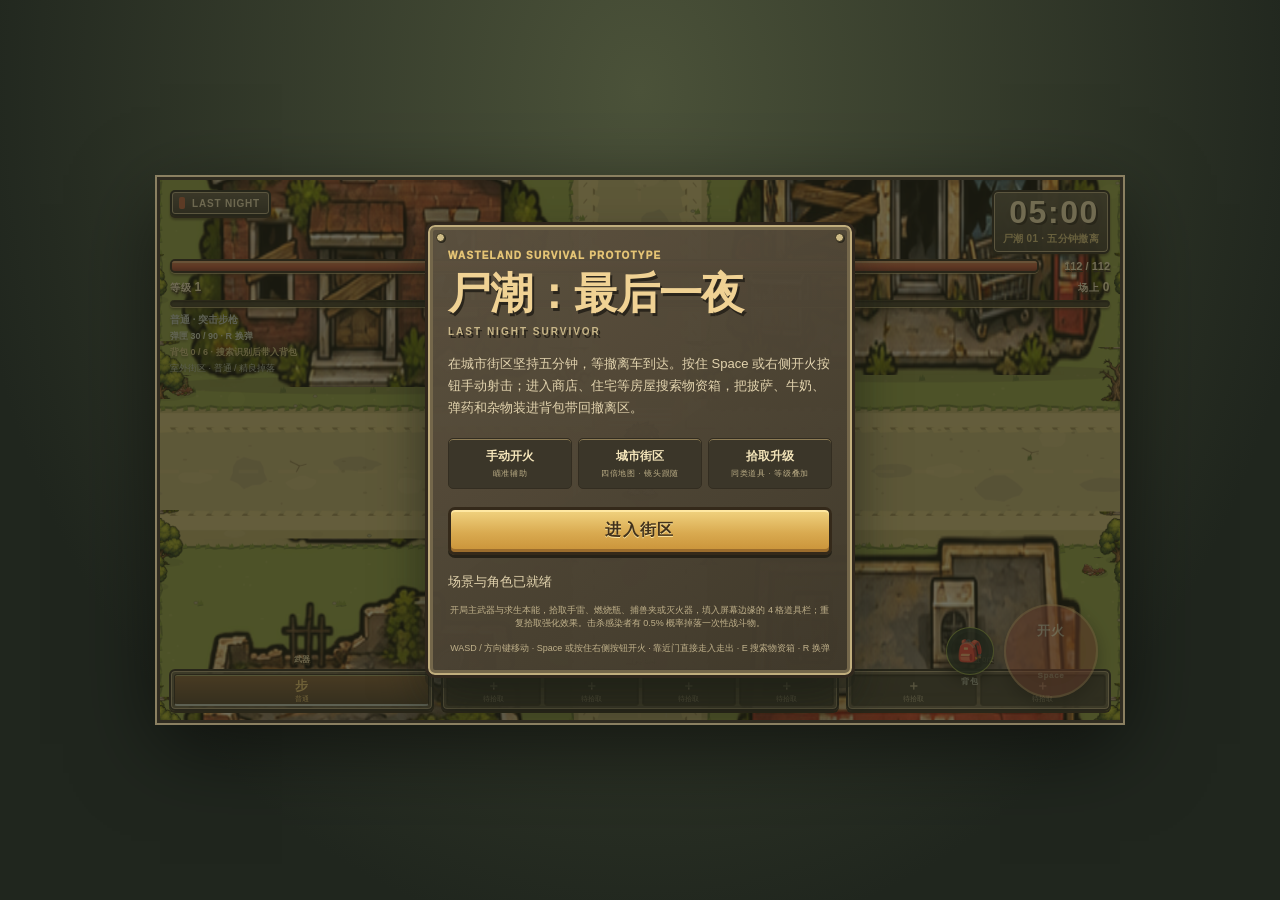
==== commit 040e774f: "fix: persist searched supplies and validate backpack grid interactions" ====
--- a/prototype-2d/index.html
+++ b/prototype-2d/index.html
@@ -212,7 +212,7 @@
     .bag-button:active, .bag-button.is-open { background: #4f713dcc; transform: scale(.94); }
     .bag-button:focus-visible { outline: 2px solid var(--acid); outline-offset: 3px; }
 
-    .loot-window, .backpack-window {
+    .backpack-window {
       position: absolute;
       z-index: 13;
       inset: 0;
@@ -223,21 +223,25 @@
       backdrop-filter: blur(3px);
       touch-action: none;
     }
-    .loot-sheet, .backpack-sheet {
-      width: min(560px, calc(100% - 20px));
-      max-height: calc(100% - 28px);
-      overflow: auto;
-      padding: 15px;
-      border: 1px solid #738270;
+    .inventory-sheet {
+      display: flex; gap: 16px; width: min(860px, 100%); max-height: 100%; overflow: auto;
+      padding: 16px; border: 1px solid #738270;
       background: linear-gradient(145deg, #29382df7, #101a14f7);
       box-shadow: 0 22px 64px #000d, inset 0 1px #ffffff18;
     }
+    .inventory-sheet:not(.is-searching) { width: min(460px, 100%); }
+    .loot-sheet, .backpack-sheet { flex: 1; min-width: 0; }
+    .loot-sheet { padding-right: 16px; border-right: 1px solid #657466; }
+    .bag-detail { min-height: 36px; margin-top: 10px; color: #c2ccad; font-size: 11px; line-height: 1.5; }
+    .bag-drag-ghost { position: fixed; z-index: 30; pointer-events: none; padding: 10px 18px; border: 1px solid #d8f25a; color: #edf1d4; background: #263b29ef; transform: translate(-50%, -110%); }
+    .bag-slot.is-selected { border-color: var(--acid); box-shadow: inset 0 0 0 1px var(--acid); }
+    .bag-slot.is-target { outline: 2px solid var(--acid); outline-offset: -3px; }
     .loot-head, .backpack-head { display: flex; align-items: center; justify-content: space-between; gap: 10px; }
     .loot-head strong, .backpack-head strong { color: var(--acid); font-size: 16px; letter-spacing: .08em; }
     .loot-head small, .backpack-head small { color: #aab7a6; font-size: 9px; }
     .window-close { min-width: 46px; min-height: 28px; border: 1px solid #657466; background: #17231b; color: var(--bone); font-size: 10px; font-weight: 900; cursor: pointer; }
     .loot-progress { margin: 12px 0 9px; color: #becbb7; font-size: 10px; line-height: 1.45; }
-    .loot-grid { display: grid; grid-template-columns: repeat(4, minmax(0, 1fr)); gap: 7px; }
+    .loot-grid { display: grid; grid-template-columns: repeat(2, minmax(0, 1fr)); gap: 7px; }
     .loot-card {
       min-width: 0;
       min-height: 88px;
@@ -256,14 +260,18 @@
     .loot-card .loot-name { display: block; overflow: hidden; text-overflow: ellipsis; white-space: nowrap; font-size: 10px; font-weight: 900; }
     .loot-card .loot-rarity { display: block; margin-top: 3px; font-size: 8px; }
     .loot-card .loot-action { display: block; margin-top: 6px; color: #d8f25a; font-size: 8px; font-weight: 900; }
+    .loot-actions { display: flex; justify-content: center; gap: 7px; margin-top: 11px; }
+    .loot-actions button { min-height: 30px; padding: 5px 10px; border: 1px solid #657466; background: #17231b; color: var(--bone); font-size: 9px; font-weight: 900; cursor: pointer; }
+    .loot-actions button.primary { border-color: var(--acid); color: var(--acid); }
+    .loot-actions button:disabled { cursor: default; opacity: .45; }
     .loot-tip, .backpack-tip { margin: 11px 0 0; color: #8e9d8c; font-size: 9px; line-height: 1.5; text-align: center; }
-    .backpack-grid { display: grid; grid-template-columns: repeat(3, minmax(0, 1fr)); gap: 8px; margin-top: 14px; }
+    .backpack-grid { display: grid; grid-template-columns: repeat(3, minmax(0, 1fr)); grid-template-rows: repeat(2, 78px); gap: 8px; margin-top: 14px; }
     .bag-slot {
       position: relative;
       min-height: 72px;
       padding: 7px 5px;
       border: 1px solid #596759;
-      background: #111b15dc;
+      background: #111b15;
       color: var(--bone);
       text-align: center;
       cursor: grab;
@@ -278,7 +286,10 @@
     @media (max-width: 720px) {
       .bag-button { right: 120px; bottom: calc(47px + var(--safe-bottom)); width: 44px; height: 44px; font-size: 19px; }
       .loot-grid { grid-template-columns: repeat(2, minmax(0, 1fr)); }
-      .loot-sheet, .backpack-sheet { padding: 12px; }
+      .inventory-sheet { padding: 10px; gap: 10px; }
+      .loot-sheet { padding-right: 10px; }
+      .backpack-grid { gap: 5px; }
+      .backpack-window { padding: 10px; }
     }
     .orientation-hint { display: none; position: absolute; z-index: 20; inset: 0; place-items: center; padding: 18px; background: #101712b8; color: var(--bone); font-size: 12px; font-weight: 900; text-align: center; pointer-events: none; }
 
@@ -498,21 +509,24 @@
       <div class="skill-dock" id="skillDock" aria-label="屏幕边缘主武器 1 格与道具 4 格"></div>
       <button class="interact-action" id="interactRun" type="button" hidden>搜索物资 · E</button>
 
-      <section class="loot-window" id="searchWindow" hidden aria-label="物资箱搜索窗口">
-        <div class="loot-sheet">
-          <div class="loot-head"><div><strong id="searchTitle">物资箱</strong><small id="searchSubtitle">搜索中…</small></div><button class="window-close" id="searchClose" type="button">关闭</button></div>
-          <div class="loot-progress" id="searchProgress">正在逐项识别物资…</div>
-          <div class="loot-grid" id="searchGrid"></div>
-          <p class="loot-tip">物资按等级逐项显现；点击已识别物资带入背包。背包满时可先打开背包整理。</p>
+      <section class="backpack-window" id="bagPanel" hidden aria-label="物资与背包窗口">
+        <div class="inventory-sheet" id="inventorySheet" role="dialog" aria-label="物资与背包">
+          <section class="loot-sheet" id="searchWindow" hidden aria-label="物资箱搜索窗口">
+            <div class="loot-head"><div><strong id="searchTitle">物资箱</strong><small id="searchSubtitle">搜索中…</small></div><button class="window-close" id="searchClose" type="button">收起物资</button></div>
+            <div class="loot-progress" id="searchProgress">正在逐项识别物资…</div>
+            <div class="loot-grid" id="searchGrid"></div>
+            <div class="loot-actions"><button class="primary" id="searchTakeAll" type="button">带走已识别</button></div>
+            <p class="loot-tip">逐项识别，高品质需要更久。未带走的物资保留在箱内，关闭后可继续搜索。</p>
+          </section>
+          <section class="backpack-sheet" aria-label="背包">
+            <div class="backpack-head"><div><strong>背包</strong><small id="bagPanelCount">0 / 6 格</small></div><button class="window-close" id="bagClose" type="button">返回游戏</button></div>
+            <div class="backpack-grid" id="bagGrid"></div>
+            <div class="bag-detail" id="bagDetail">点击物资查看详情</div>
+            <div class="loot-actions"><button class="primary" id="bagUse" type="button" disabled>使用</button><button id="bagDiscard" type="button" disabled>丢弃</button></div>
+            <p class="backpack-tip">按住拖动可移位或交换；拖出整个面板丢回地图。放在标题或说明上会取消移动。</p>
+          </section>
         </div>
-      </section>
-
-      <section class="backpack-window" id="bagPanel" hidden aria-label="背包窗口">
-        <div class="backpack-sheet">
-          <div class="backpack-head"><div><strong>背包</strong><small id="bagPanelCount">0 / 6 格</small></div><button class="window-close" id="bagClose" type="button">关闭</button></div>
-          <div class="backpack-grid" id="bagGrid"></div>
-          <p class="backpack-tip">按住物资拖动可调整格子；拖出背包范围会丢回地面。背包物资带到绿色撤离区才会保留。</p>
-        </div>
+        <div id="bagDragGhost" class="bag-drag-ghost" hidden></div>
       </section>
 
       <section class="overlay" id="introOverlay">
@@ -626,7 +640,7 @@
     const canvas = document.getElementById("gameCanvas")
     const context = canvas.getContext("2d", { alpha: false, desynchronized: true })
     const ui = Object.fromEntries([
-      "introOverlay", "gameOverOverlay", "pauseOverlay", "pauseRun", "resumeRun", "startRun", "restartRun", "interactRun", "bagButton", "bagPanel", "bagClose", "bagGrid", "bagPanelCount", "searchWindow", "searchClose", "searchTitle", "searchSubtitle", "searchProgress", "searchGrid", "weaponValue", "ammoValue", "bagValue", "sceneValue",
+      "introOverlay", "gameOverOverlay", "pauseOverlay", "pauseRun", "resumeRun", "startRun", "restartRun", "interactRun", "bagButton", "bagPanel", "bagClose", "bagGrid", "bagPanelCount", "searchWindow", "searchClose", "searchTitle", "searchSubtitle", "searchProgress", "searchGrid", "searchTakeAll", "inventorySheet", "bagDetail", "bagUse", "bagDiscard", "bagDragGhost", "weaponValue", "ammoValue", "bagValue", "sceneValue",
       "pauseSkills",
       "timeValue", "waveValue", "healthFill", "healthValue", "levelValue", "killValue", "enemyValue", "xpFill",
       "waveCallout", "toast", "skillDock", "joystick", "stick", "shootButton", "gameOverSummary", "resultTitle", "resultEyebrow",
@@ -683,6 +697,32 @@
 
     function qualityLabel(quality) {
       return Loot.qualities[quality]?.name || Loot.qualities.common.name
+    }
+
+    const supplyCategoryLabels = Object.freeze({
+      food: "食物", medical: "药品", ammo: "弹药", armor: "护甲", weapon: "枪械",
+      material: "材料", valuable: "贵重", quest: "任务", junk: "杂物"
+    })
+
+    function supplyCategoryLabel(category) {
+      return supplyCategoryLabels[category] || "物资"
+    }
+
+    function supplyCount(item) {
+      return Math.max(1, Number(item?.count ?? item?.stackCount) || 1)
+    }
+
+    function supplyMeta(item, count = supplyCount(item)) {
+      const data = item?.id && Loot.supplyItems[item.id] ? item : supplyDescription(item?.itemId || item?.id)
+      const category = data.category || "junk"
+      const amount = Number(data.amount) || 0
+      const quantity = count > 1 ? ` ×${count}` : ""
+      if (category === "ammo") return `${supplyCategoryLabel(category)} · +${amount * count} 发${quantity}`
+      if (category === "food" || category === "medical") return `${supplyCategoryLabel(category)} · 回复 ${data.heal || 0}${quantity}`
+      if (category === "armor") return `${supplyCategoryLabel(category)} · +${data.armor || 0} 护甲${quantity}`
+      if (category === "weapon") return `${supplyCategoryLabel(category)} · ${qualityLabel(data.quality || "common")}`
+      if (category === "junk" || category === "material" || category === "valuable" || category === "quest") return `${supplyCategoryLabel(category)} · ${data.value ? `价值 ${data.value}` : "可带出"}${quantity}`
+      return `${supplyCategoryLabel(category)}${quantity}`
     }
 
     function roundedPath(target, x, y, width, height, radius) {
@@ -851,7 +891,7 @@
         traps: [],
         floaters: [],
         weapon: weaponState(),
-        // A Pi style raid bag: searched items are carried until the run ends;
+        // Raid backpack: searched items are carried until used or the run ends;
         // defeat clears it while successful extraction snapshots it.
         bag: [],
         bagCapacity: CONFIG.bagCapacity,
@@ -861,6 +901,7 @@
         searchPanel: null,
         bagPanelOpen: false,
         bagDrag: null,
+        bagSelection: null,
         extractedLoot: [],
         extraction: { ...extractionPoint(), radius: CONFIG.extractionRadius, reached: false },
         worldLayer: "city",
@@ -1066,209 +1107,254 @@
       return null
     }
 
+    function inventoryMutable() {
+      return Boolean(state && state.phase === "playing" && !state.paused)
+    }
+
+    const BAG_COLUMNS = 3
+    function bagItemSpan(item) {
+      return Math.max(1, Math.min(BAG_COLUMNS, Number(item?.weight) || Number(supplyDescription(item?.itemId).weight) || 1))
+    }
+
+    function bagCells(item, slot = item.slot) {
+      const span = bagItemSpan(item)
+      if (!Number.isInteger(slot) || slot < 0 || slot + span > state.bagCapacity || slot % BAG_COLUMNS + span > BAG_COLUMNS) return null
+      return Array.from({ length: span }, (_, offset) => slot + offset)
+    }
+
+    function bagFits(item, slot, excluded = []) {
+      const cells = bagCells(item, slot)
+      return !!cells && !state.bag.some(other => !excluded.includes(other) && (bagCells(other) || []).some(cell => cells.includes(cell)))
+    }
+
+    function freeBagSlot(item) {
+      for (let slot = 0; slot < state.bagCapacity; slot += 1) if (bagFits(item, slot)) return slot
+      return -1
+    }
+
+    function bagUsed() { return (state?.bag || []).reduce((total, item) => total + bagItemSpan(item), 0) }
+
     function renderBagPanel() {
-      if (!ui.bagPanel || !ui.bagGrid || !ui.bagPanelCount || !state) return
-      const bag = state.bag || []
-      const capacity = state.bagCapacity || CONFIG.bagCapacity
-      ui.bagPanelCount.textContent = `${bagUsed()} / ${capacity} 格`
-      // Keep the live drag target in the DOM until pointerup/dragend. The HUD
-      // refreshes several times per second; replacing innerHTML during a drag
-      // would release pointer capture and make an item disappear instead of
-      // being reordered or dropped outside the backpack.
-      if (state.bagDrag) {
-        ui.bagPanel.hidden = !state.bagPanelOpen
-        return
-      }
-      ui.bagGrid.innerHTML = Array.from({ length: capacity }, (_, index) => {
-        const item = bag[index]
-        if (!item) return `<div class="bag-slot empty" data-bag-index="${index}" aria-label="空背包格"><span class="bag-index">${index + 1}</span><span class="bag-icon">＋</span><span class="bag-name">空格</span><span class="bag-meta">可放置</span></div>`
-        const data = supplyDescription(item.itemId)
-        const quality = supplyQuality(item.itemId)
-        const meta = data.category === "ammo" ? `+${data.amount} 发 · ${qualityLabel(quality)}` : `${data.category === "food" ? `回复 ${data.heal}` : "可带出"} · ${qualityLabel(quality)}`
-        return `<button class="bag-slot" type="button" draggable="true" data-bag-index="${index}" aria-label="${data.name}，第${index + 1}格，可拖动"><span class="bag-index">${index + 1}</span><span class="bag-icon" style="color:${data.color}">${data.icon}</span><span class="bag-name">${data.name}</span><span class="bag-meta">${meta}</span></button>`
+      if (!state) return
+      ui.bagPanel.hidden = !state.bagPanelOpen
+      ui.bagButton.classList.toggle("is-open", !!state.bagPanelOpen)
+      ui.inventorySheet.classList.toggle("is-searching", !!state.searchPanel)
+      ui.bagPanelCount.textContent = `${bagUsed()} / ${state.bagCapacity} 格`
+      if (state.bagDrag) return
+      const selected = state.bag.find(item => item.id === state.bagSelection)
+      const data = selected && supplyDescription(selected.itemId)
+      ui.bagDetail.textContent = selected ? `${data.name} · ${supplyMeta(data)} · 占 ${bagItemSpan(selected)} 格${data.category === "ammo" ? ` · 剩余 ${selected.amount ?? data.amount} 发` : ""}` : "点击物资查看详情"
+      ui.bagUse.disabled = !inventoryMutable() || !selected || !["food", "ammo"].includes(data.category)
+      ui.bagDiscard.disabled = !inventoryMutable() || !selected
+      const key = JSON.stringify([state.bag, state.bagSelection])
+      if (ui.bagGrid.renderKey === key) return
+      ui.bagGrid.renderKey = key
+      const cards = []
+      for (let slot = 0; slot < state.bagCapacity; slot += 1) {
+        const occupied = state.bag.some(item => bagCells(item)?.includes(slot))
+        cards.push(`<div class="bag-slot empty" data-bag-cell="${slot}" style="grid-column:${slot % BAG_COLUMNS + 1};grid-row:${Math.floor(slot / BAG_COLUMNS) + 1}" ${occupied ? 'aria-hidden="true"' : `aria-label="背包第${slot + 1}格"`}><span class="bag-index">${slot + 1}</span><span class="bag-icon">＋</span></div>`)
+      }
+      state.bag.forEach((item, index) => {
+        const data = supplyDescription(item.itemId), span = bagItemSpan(item)
+        cards.push(`<button class="bag-slot${item.id === state.bagSelection ? " is-selected" : ""}" type="button" data-bag-index="${index}" data-bag-cell="${item.slot}" aria-label="${data.name}，第${item.slot + 1}格，占${span}格，可拖动" style="grid-column:${item.slot % BAG_COLUMNS + 1} / span ${span};grid-row:${Math.floor(item.slot / BAG_COLUMNS) + 1};z-index:1"><span class="bag-index">${item.slot + 1}</span><span class="bag-icon" style="color:${data.color}">${data.icon}</span><span class="bag-name">${data.name}</span><span class="bag-meta">${qualityLabel(supplyQuality(item.itemId))}${data.category === "ammo" ? ` · ${item.amount ?? data.amount} 发` : ` · ${span} 格`}</span></button>`)
+      })
+      ui.bagGrid.innerHTML = cards.join("")
+    }
+
+    function searchElapsed(panel = state?.searchPanel) { return panel?.elapsed || 0 }
+
+    function renderSearchWindow() {
+      const panel = state?.searchPanel
+      ui.searchWindow.hidden = !panel
+      if (!panel) return
+      const entries = panel.entries, elapsed = searchElapsed(panel)
+      const revealed = entries.filter(entry => elapsed >= entry.revealAt).length
+      const claimed = entries.filter(entry => entry.claimed).length
+      const current = entries.find(entry => elapsed < entry.revealAt)
+      ui.searchTitle.textContent = "物资箱"
+      ui.searchSubtitle.textContent = current ? `识别中 · ${(current.revealAt - elapsed).toFixed(1)} 秒` : "识别完成"
+      ui.searchProgress.textContent = `已识别 ${revealed} / ${entries.length} · 已带走 ${claimed} 件`
+      ui.searchTakeAll.disabled = !inventoryMutable() || !entries.some(entry => !entry.claimed && elapsed >= entry.revealAt && freeBagSlot(entry) >= 0)
+      // Keep card nodes stable between reveals so a pointer press can complete.
+      const key = JSON.stringify([panel.id, revealed, entries.map(entry => entry.claimed), state.bag])
+      if (ui.searchGrid.renderKey === key) return
+      ui.searchGrid.renderKey = key
+      ui.searchGrid.innerHTML = entries.map((entry, index) => {
+        if (elapsed < entry.revealAt) return `<button class="loot-card is-searching" type="button" disabled aria-label="未识别物资"><span class="loot-icon">?</span><span class="loot-name">未识别</span><span class="loot-action">${index === revealed ? "正在搜索…" : "等待搜索"}</span></button>`
+        const item = supplyDescription(entry.itemId)
+        return `<button class="loot-card ${entry.claimed ? "is-claimed" : "ready"}" type="button" data-search-index="${index}" ${entry.claimed ? "disabled" : ""} aria-label="${entry.claimed ? "已带走" : "带走"}${item.name}"><span class="loot-icon" style="color:${item.color}">${item.icon}</span><span class="loot-name">${item.name}</span><span class="loot-rarity" style="color:${Loot.qualities[supplyQuality(entry.itemId)].color}">${qualityLabel(supplyQuality(entry.itemId))} · ${bagItemSpan(entry)} 格</span><span class="loot-action">${entry.claimed ? "已带走" : freeBagSlot(entry) < 0 ? "空间不足 · 整理背包" : "带入背包"}</span></button>`
       }).join("")
-      if (typeof ui.bagButton.classList.toggle === "function") ui.bagButton.classList.toggle("is-open", !!state.bagPanelOpen)
-      else if (state.bagPanelOpen) ui.bagButton.classList.add("is-open")
-      else ui.bagButton.classList.remove("is-open")
-      ui.bagPanel.hidden = !state.bagPanelOpen
-    }
-
-    function searchElapsed(panel = state?.searchPanel) {
-      if (!panel) return 0
-      const clock = typeof performance?.now === "function" ? performance.now() / 1000 : state?.time || 0
-      return Math.max(0, clock - panel.openedAt)
-    }
-
-    function renderSearchWindow() {
-      if (!ui.searchWindow || !ui.searchGrid || !ui.searchProgress || !state) return
-      const panel = state.searchPanel
-      if (!panel) { ui.searchWindow.hidden = true; return }
-      const elapsed = searchElapsed(panel)
-      const entries = panel.entries || []
-      let revealed = 0
-      let claimed = 0
-      ui.searchGrid.innerHTML = entries.map((entry, index) => {
-        const item = supplyDescription(entry.itemId)
-        const quality = supplyQuality(entry.itemId)
-        const isRevealed = entry.claimed || elapsed >= entry.revealAt
-        if (isRevealed) revealed += 1
-        if (entry.claimed) claimed += 1
-        if (entry.claimed) return `<button class="loot-card is-claimed" type="button" disabled aria-label="${item.name}已带走"><span class="loot-icon" style="color:${item.color}">${item.icon}</span><span class="loot-name">${item.name}</span><span class="loot-rarity" style="color:${Loot.qualities[quality]?.color || item.color}">${qualityLabel(quality)}</span><span class="loot-action">已带走</span></button>`
-        if (!isRevealed) {
-          const remaining = Math.max(0, entry.revealAt - elapsed)
-          return `<button class="loot-card is-searching" type="button" disabled aria-label="正在搜索第${index + 1}件物资"><span class="loot-icon">?</span><span class="loot-name">识别中</span><span class="loot-rarity">${remaining.toFixed(1)}秒</span><span class="loot-action">搜索中…</span></button>`
-        }
-        const drop = state.loot.find(candidate => candidate.id === entry.lootId)
-        const full = bagUsed() + Math.max(1, Number(item.weight) || 1) > (state.bagCapacity || CONFIG.bagCapacity)
-        return `<button class="loot-card ready" type="button" data-search-index="${index}" aria-label="带走${item.name}"><span class="loot-icon" style="color:${item.color}">${item.icon}</span><span class="loot-name">${item.name}</span><span class="loot-rarity" style="color:${Loot.qualities[quality]?.color || item.color}">${qualityLabel(quality)}${drop ? "" : " · 已拾取"}</span><span class="loot-action">${drop && !full ? "带入背包" : drop ? "背包已满" : "已拾取"}</span></button>`
-      }).join("")
-      const allVisible = revealed >= entries.length
-      ui.searchTitle.textContent = `物资箱 · ${panel.houseName || "搜索"}`
-      ui.searchSubtitle.textContent = allVisible ? "识别完成" : "逐项搜索中…"
-      ui.searchProgress.textContent = `搜索进度 ${revealed} / ${entries.length} · 已带走 ${claimed} 件 · 稀有物资需要更长识别时间`
-      ui.searchWindow.hidden = false
     }
 
     function openSearchWindow(container) {
-      if (!state || !container) return false
-      const contents = Array.isArray(container.contents) ? container.contents : []
-      let elapsed = 0
-      const entries = contents.map((itemId, index) => {
-        elapsed += supplyRevealDelay(itemId)
-        const lootId = container.lootIds?.[index] || null
-        return { index, itemId, lootId, revealAt: elapsed, claimed: Boolean(lootId && !state.loot.some(item => item.id === lootId)) }
-      })
-      state.searchPanel = { boxId: container.id, houseName: state.room?.name || "房屋物资", openedAt: (typeof performance?.now === "function" ? performance.now() / 1000 : state.time || 0), entries }
-      state.bagPanelOpen = false
-      ui.bagPanel.hidden = true
+      if (!inventoryMutable() || !container?.entries) return false
+      cancelBagDrag()
+      state.searchPanel = container
+      state.bagPanelOpen = true
       releaseInput()
-      renderSearchWindow()
+      renderSearchWindow(); renderBagPanel()
       return true
     }
 
     function closeSearchWindow() {
       if (!state) return false
       state.searchPanel = null
-      if (ui.searchWindow) ui.searchWindow.hidden = true
+      ui.searchWindow.hidden = true
+      ui.inventorySheet.classList.remove("is-searching")
       return true
     }
 
     function takeSearchItem(index) {
-      const panel = state?.searchPanel
-      if (!state || state.phase !== "playing" || state.paused) return false
-      const entry = panel?.entries?.[Number(index)]
-      if (!entry || entry.claimed || searchElapsed(panel) < entry.revealAt) return false
-      const drop = state.loot.find(item => item.id === entry.lootId)
-      if (!drop) { entry.claimed = true; renderSearchWindow(); return false }
-      if (!collectLoot(drop)) { renderSearchWindow(); return false }
-      state.loot = state.loot.filter(item => item !== drop)
+      if (!inventoryMutable()) return false
+      const entry = state.searchPanel?.entries?.[Number(index)]
+      if (!entry || entry.claimed || searchElapsed() < entry.revealAt) return false
+      if (!carrySupply(entry)) { toast("没有足够的连续空格 · 请整理背包", 2); return false }
       entry.claimed = true
-      renderSearchWindow()
+      toast(`已放入背包 · ${supplyDescription(entry.itemId).name}`, 1.5)
       syncHud()
       return true
     }
 
+    function takeAllSearchItems() {
+      if (!inventoryMutable()) return 0
+      let taken = 0
+      for (let index = 0; index < (state.searchPanel?.entries.length || 0); index += 1) if (takeSearchItem(index)) taken += 1
+      return taken
+    }
+
     function toggleBagPanel(force) {
-      if (!state || state.phase === "intro") return false
+      if (!state) return false
       const open = typeof force === "boolean" ? force : !state.bagPanelOpen
-      if (open) {
-        closeSearchWindow()
-        releaseInput()
-      }
+      if (open && !inventoryMutable()) return false
+      cancelBagDrag()
+      if (open) releaseInput()
+      else closeSearchWindow()
       state.bagPanelOpen = open
       renderBagPanel()
       return open
     }
 
-    function reorderBag(fromIndex, toIndex) {
-      if (!state || !Array.isArray(state.bag)) return false
-      const from = Number(fromIndex), to = Number(toIndex)
-      if (!Number.isInteger(from) || !Number.isInteger(to) || from < 0 || from >= state.bag.length || to < 0) return false
-      const [item] = state.bag.splice(from, 1)
-      const destination = Math.min(to, state.bag.length)
-      state.bag.splice(destination, 0, item)
-      renderBagPanel(); syncHud()
+    function reorderBag(fromIndex, toSlot) {
+      if (!inventoryMutable()) return false
+      const item = state.bag[Number(fromIndex)], slot = Number(toSlot)
+      if (!item || !bagCells(item, slot)) return false
+      const cells = bagCells(item, slot)
+      const overlaps = state.bag.filter(other => other !== item && bagCells(other).some(cell => cells.includes(cell)))
+      if (overlaps.length > 1) return false
+      if (overlaps.length === 1) {
+        const other = overlaps[0], excluded = [item, other]
+        const swappedCells = bagCells(other, item.slot)
+        if (!bagFits(item, slot, excluded) || !bagFits(other, item.slot, excluded) || swappedCells.some(cell => cells.includes(cell))) return false
+        other.slot = item.slot
+      }
+      item.slot = slot
+      syncHud()
       return true
     }
 
+    function useBagItem(index) {
+      if (!inventoryMutable()) return false
+      const item = state.bag[Number(index)]
+      if (!item) return false
+      const data = supplyDescription(item.itemId)
+      if (data.category === "ammo") {
+        const available = item.amount ?? data.amount
+        const used = Math.min(available, Math.max(0, CONFIG.ammoReserveCap - state.weapon.ammoReserve))
+        if (!used) { toast("备弹已满", 1.5); return false }
+        state.weapon.ammoReserve += used
+        item.amount = available - used
+        if (item.amount === 0) state.bag.splice(Number(index), 1)
+        toast(`补充 ${used} 发备弹`, 1.5)
+      } else if (data.category === "food") {
+        if (state.player.hp >= state.player.maxHp) { toast("生命已满", 1.5); return false }
+        state.player.hp = Math.min(state.player.maxHp, state.player.hp + data.heal)
+        state.bag.splice(Number(index), 1)
+        toast(`使用 ${data.name}`, 1.5)
+      } else { toast("这件物资可携带撤离", 1.5); return false }
+      logEvent(`使用背包物资 · ${data.name}`)
+      syncHud(); draw()
+      return true
+    }
+
     function dropBagItem(index) {
-      if (!state || state.phase !== "playing") return false
-      const item = state.bag?.[Number(index)]
+      if (!inventoryMutable()) return false
+      const item = state.bag[Number(index)]
       if (!item) return false
       const drop = spawnSupplyDrop(item.itemId, state.player, null, 0)
       if (!drop) { toast("附近没有可丢弃的位置", 1.8); return false }
-      drop.droppedFromBag = true
-      drop.weight = item.weight
+      Object.assign(drop, { droppedFromBag: true, pickupArmed: false, amount: item.amount, weight: item.weight })
       state.bag.splice(Number(index), 1)
       toast(`丢弃 ${supplyDescription(item.itemId).name}`, 1.5)
-      logEvent(`丢弃背包物资 · ${supplyDescription(item.itemId).name}`)
-      renderBagPanel(); syncHud(); draw()
+      syncHud(); draw()
       return true
     }
 
-    function bagIndexAtPoint(clientX, clientY) {
-      if (!ui.bagGrid?.getBoundingClientRect) return -1
+    function bagIndexAtPoint(x, y) {
       const rect = ui.bagGrid.getBoundingClientRect()
-      if (clientX < rect.left || clientX > rect.right || clientY < rect.top || clientY > rect.bottom) return -1
-      const columns = 3
-      const column = Math.max(0, Math.min(columns - 1, Math.floor((clientX - rect.left) / Math.max(1, rect.width / columns))))
-      const row = Math.max(0, Math.floor((clientY - rect.top) / Math.max(1, rect.height / 2)))
-      return row * columns + column
+      if (x < rect.left || x >= rect.right || y < rect.top || y >= rect.bottom) return -1
+      return Math.floor((y - rect.top) / (rect.height / 2)) * BAG_COLUMNS + Math.floor((x - rect.left) / (rect.width / BAG_COLUMNS))
+    }
+
+    function cancelBagDrag() {
+      const drag = state?.bagDrag
+      if (state) state.bagDrag = null
+      ui.bagDragGhost.hidden = true
+      if (drag && ui.bagGrid.hasPointerCapture?.(drag.pointerId)) ui.bagGrid.releasePointerCapture(drag.pointerId)
+      ui.bagGrid.querySelectorAll?.(".is-dragging, .is-target").forEach(card => { card.classList.remove("is-dragging", "is-target") })
+    }
+
+    function bagPointerDown(event) {
+      if (!inventoryMutable() || !state.bagPanelOpen || state.bagDrag || event.button > 0) return
+      const card = event.target.closest?.("[data-bag-index]")
+      const index = Number(card?.dataset.bagIndex), item = state.bag[index]
+      if (!card || !item) return
+      event.preventDefault()
+      const rect = card.getBoundingClientRect()
+      const offset = Math.max(0, Math.min(bagItemSpan(item) - 1, Math.floor((event.clientX - rect.left) / (rect.width / bagItemSpan(item)))))
+      state.bagDrag = { index, pointerId: event.pointerId, startX: event.clientX, startY: event.clientY, offset, moved: false }
+      ui.bagGrid.setPointerCapture?.(event.pointerId)
+    }
+
+    function bagPointerMove(event) {
+      const drag = state?.bagDrag
+      if (!drag || drag.pointerId !== event.pointerId) return
+      if (Math.hypot(event.clientX - drag.startX, event.clientY - drag.startY) > 7) drag.moved = true
+      if (!drag.moved) return
+      event.preventDefault()
+      ui.bagDragGhost.hidden = false
+      ui.bagDragGhost.textContent = supplyDescription(state.bag[drag.index].itemId).name
+      ui.bagDragGhost.style.left = `${event.clientX}px`
+      ui.bagDragGhost.style.top = `${event.clientY}px`
+      const slot = bagIndexAtPoint(event.clientX, event.clientY) - drag.offset
+      ui.bagGrid.querySelectorAll?.("[data-bag-cell]").forEach(card => card.classList.toggle("is-target", Number(card.dataset.bagCell) === slot))
     }
 
     function bagPointerUp(event) {
       const drag = state?.bagDrag
       if (!drag || drag.pointerId !== event.pointerId) return
-      const panelRect = ui.bagPanel?.getBoundingClientRect?.()
-      const insidePanel = panelRect && event.clientX >= panelRect.left && event.clientX <= panelRect.right && event.clientY >= panelRect.top && event.clientY <= panelRect.bottom
-      const target = insidePanel ? bagIndexAtPoint(event.clientX, event.clientY) : -1
-      if (target < 0) dropBagItem(drag.index)
-      else if (target !== drag.index) reorderBag(drag.index, target)
-      state.bagDrag = null
+      cancelBagDrag()
+      if (!inventoryMutable()) { renderBagPanel(); return }
+      if (!drag.moved) state.bagSelection = state.bag[drag.index]?.id ?? null
+      else {
+        const slot = bagIndexAtPoint(event.clientX, event.clientY)
+        const rect = ui.inventorySheet.getBoundingClientRect()
+        const outside = event.clientX < rect.left || event.clientX > rect.right || event.clientY < rect.top || event.clientY > rect.bottom
+        if (outside) dropBagItem(drag.index)
+        else if (slot >= 0 && !reorderBag(drag.index, slot - drag.offset)) toast("放不下 · 物资保留原位", 1.5)
+      }
       renderBagPanel()
     }
 
-    function bagPointerDown(event) {
-      const index = Number(event.target?.closest?.("[data-bag-index]")?.dataset?.bagIndex)
-      if (!Number.isInteger(index) || !state?.bag?.[index]) return
-      event.preventDefault?.()
-      state.bagDrag = { index, pointerId: event.pointerId }
-      event.target.closest?.("[data-bag-index]")?.classList.add("is-dragging")
-      ui.bagGrid.setPointerCapture?.(event.pointerId)
-    }
-
     function bagPointerCancel(event) {
-      if (!state?.bagDrag || state.bagDrag.pointerId !== event.pointerId) return
-      state.bagDrag = null
-      renderBagPanel()
-    }
-
-    function bagDragEnd(event) { bagPointerUp(event) }
-
-    function bagUsed() {
-      return (state?.bag || []).reduce((total, item) => total + Math.max(1, Number(item.weight) || Number(supplyDescription(item.itemId).weight) || 1), 0)
+      if (state?.bagDrag?.pointerId !== event.pointerId) return
+      cancelBagDrag(); renderBagPanel()
     }
 
     function carrySupply(item) {
-      const data = supplyDescription(item.itemId)
-      const weight = Math.max(1, Number(data.weight) || 1)
-      if (bagUsed() + weight > (state.bagCapacity || CONFIG.bagCapacity)) return false
-      if (!Number.isFinite(state.weapon?.ammoInMag) || !Number.isFinite(state.weapon?.ammoReserve)) state.weapon = weaponState(state.weapon?.id, state.weapon?.quality)
-      const carried = { id: id(), kind: "supply", itemId: data.id, name: data.name, category: data.category, weight, count: 1 }
-      state.bag.push(carried)
-      const player = state.player
-      if (data.category === "ammo") {
-        state.weapon.ammoReserve = Math.min(CONFIG.ammoReserveCap, state.weapon.ammoReserve + data.amount)
-      } else if (data.category === "food" || data.category === "medical") {
-        player.hp = Math.min(player.maxHp, player.hp + (data.heal || 0))
-      } else if (data.category === "armor") {
-        player.armor = Math.min(100, (player.armor || 0) + (data.armor || 0))
-      } else if (data.category === "weapon") {
-        const next = weaponState(data.weaponId, "common")
-        state.weapon = next
-        player.fireTimer = 0
-        toast(`装备 ${next.name} · 弹匣 ${next.ammoInMag}/${next.ammoReserve}`, 2.2)
-      }
+      if (!inventoryMutable() || !Loot.supplyItems[item?.itemId]) return false
+      const data = supplyDescription(item.itemId), slot = freeBagSlot(item)
+      if (slot < 0) return false
+      state.bag.push({ id: id(), kind: "supply", itemId: data.id, name: data.name, category: data.category, weight: data.weight, slot, amount: item.amount ?? data.amount })
       return true
     }
 
@@ -1291,32 +1377,21 @@
     }
 
     function searchSupplyBox(container) {
-      if (!container || !state || state.phase !== "playing") return false
-      if (container.searched) {
-        const remaining = state.loot.some(item => item.boxId === container.id)
-        return remaining ? openSearchWindow(container) : false
-      }
-      const contents = Array.isArray(container.contents) && container.contents.length
-        ? container.contents.slice()
-        : typeof Loot.rollSupplyContents === "function" ? Loot.rollSupplyContents() : ["pizza", "milk", "ammo", "junk"]
-      container.contents = contents.slice()
-      container.lootIds = Array.isArray(container.lootIds) ? container.lootIds.slice() : []
-      let spawned = 0
-      for (let index = 0; index < contents.length; index += 1) {
-        if (container.lootIds[index]) continue
-        const drop = spawnSupplyDrop(contents[index], container, container.id, index)
-        if (!drop) continue
-        container.lootIds[index] = drop.id
-        spawned += 1
-      }
-      container.searched = contents.every((_, index) => Boolean(container.lootIds[index]))
-      const names = contents.map(itemId => supplyDescription(itemId).name).join("、")
-      toast(spawned || container.searched
-        ? `打开物资箱 · 正在识别 ${names} · 点击物资带入背包`
-        : "物资箱空间不足 · 先拾取附近物资再继续搜索", 3.2)
-      logEvent(`搜索物资箱/${container.id} · ${names}`)
-      if (spawned || container.searched) openSearchWindow(container)
-      return spawned > 0 || container.searched
+      if (!inventoryMutable() || !container) return false
+      if (!container.entries) {
+        const contents = container.contents?.length ? container.contents.slice() : Loot.rollSupplyContents()
+        let elapsed = 0
+        container.contents = contents
+        container.elapsed = 0
+        container.entries = contents.map(itemId => {
+          elapsed += supplyRevealDelay(itemId)
+          return { itemId, revealAt: elapsed, claimed: false }
+        })
+        container.searched = true
+        logEvent(`开始搜索物资箱/${container.id}`)
+      }
+      toast("搜索物资箱 · 点击已识别物资带入背包", 2)
+      return openSearchWindow(container)
     }
 
     function openSupplyBox(containerOrId) {
@@ -1388,13 +1463,9 @@
           }
           return false
         }
-        const data = description.supply || supplyDescription(ball.itemId)
-        const suffix = data.category === "ammo" ? ` · +${data.amount} 发` : data.category === "food" || data.category === "medical" ? ` · 回复 ${data.heal}` : ""
         particle(ball.x, ball.y, description.color, 12, 110)
-        toast(`拾取 ${description.name}${suffix} · 背包 ${bagUsed()}/${state.bagCapacity}`, 2.2)
+        toast(`拾取 ${description.name} · 可在背包使用 · 背包 ${bagUsed()}/${state.bagCapacity}`, 2.2)
         logEvent(`携带物资 · ${description.name}`)
-        const searchEntry = state.searchPanel?.entries?.find(entry => entry.lootId === ball.id)
-        if (searchEntry) searchEntry.claimed = true
         return true
       }
       const description = Loot.describe(ball)
@@ -1458,9 +1529,9 @@
       if (!container && room) {
         // A searched box with unclaimed cards can be reopened after the player
         // closes the window to rearrange the backpack. This keeps the box and
-        // every loose supply persistent on the shared map.
+        // contents persistent on the shared map.
         container = (room.containers || []).find(candidate => candidate.searched
-          && state.loot.some(item => item.boxId === candidate.id)
+          && candidate.entries?.some(entry => !entry.claimed)
           && distanceSquared(candidate.x, candidate.y, state.player.x, state.player.y) <= 18 ** 2) || null
       }
       if (container) return { kind: "search", container, label: "搜索物资箱 · E" }
@@ -1540,7 +1611,7 @@
       const item = ball || drop
       if (!item || distanceSquared(item.x, item.y, state.player.x, state.player.y) > 28 ** 2) return false
       if (ball) {
-        if (!collectLoot(ball)) return false
+        if (!groundLootReady(ball) || !collectLoot(ball)) return false
         state.loot = state.loot.filter(candidate => candidate !== ball)
       } else {
         state.combatDrops = state.combatDrops.filter(candidate => candidate !== drop)
@@ -2323,6 +2394,14 @@
       state.mines = state.mines.filter(mine => mine.life > 0)
     }
 
+    function groundLootReady(ball) {
+      if (ball.pickupArmed === false) {
+        if (distanceSquared(ball.x, ball.y, state.player.x, state.player.y) > 70 ** 2) ball.pickupArmed = true
+        return false
+      }
+      return true
+    }
+
     function updateEffects(dt, stats) {
       for (const item of state.pickups) {
         item.pulse += dt * 3
@@ -2334,11 +2413,7 @@
       }
       state.pickups = state.pickups.filter(item => item.value > 0)
       state.loot = state.loot.filter(ball => {
-        // A Pi's search sheet owns the newly revealed cards until the player
-        // explicitly takes one. Without this guard a survivor standing beside
-        // the box would auto-pick the first card before its reveal timer or
-        // click target became visible.
-        if (state.searchPanel?.entries?.some(entry => entry.lootId === ball.id && !entry.claimed)) return true
+        if (!groundLootReady(ball)) return true
         if (distanceSquared(ball.x, ball.y, state.player.x, state.player.y) > 28 ** 2 || buildingHitFraction(ball.x, ball.y, state.player.x, state.player.y, 2) !== null) return true
         return !collectLoot(ball)
       })
@@ -2361,6 +2436,10 @@
 
     function update(dt) {
       if (!state || state.phase !== "playing") return
+      if (state.searchPanel && !state.paused) {
+        const panel = state.searchPanel
+        panel.elapsed = Math.min(panel.entries.at(-1)?.revealAt || 0, panel.elapsed + dt)
+      }
       state.time = Math.min(RUN_SECONDS, state.time + dt)
       if (state.time >= RUN_SECONDS - 1e-8) {
         state.time = RUN_SECONDS
@@ -2803,7 +2882,7 @@
         runId: state.runId, phase: state.phase, result: state.result, ended: state.phase === "victory" || state.phase === "gameover", paused: state.paused, time: state.time, remainingSeconds: Math.max(0, RUN_SECONDS - state.time), wave: state.wave,
         level: state.level, xp: state.xp, nextXp: state.nextXp, kills: state.kills,
         enemies: state.enemies.length, projectiles: state.projectiles.length, pickups: state.pickups.length,
-        loot: state.loot.map(item => ({ ...item })), combatDrops: state.combatDrops.map(item => ({ ...item })), bag: state.bag.map(item => ({ ...item })), bagCapacity: state.bagCapacity, bagPanelOpen: !!state.bagPanelOpen, searchPanel: state.searchPanel ? { boxId: state.searchPanel.boxId, entries: state.searchPanel.entries.map(entry => ({ ...entry })), elapsed: searchElapsed(state.searchPanel) } : null, extractedLoot: state.extractedLoot.map(item => ({ ...item })), extraction: state.extraction ? { ...state.extraction } : null, scene: state.scene, stage: state.scene, worldVersion: 3, weapon: { ...state.weapon }, modifiers: modifiers(),
+        loot: state.loot.map(item => ({ ...item })), combatDrops: state.combatDrops.map(item => ({ ...item })), bag: state.bag.map(item => ({ ...item })), bagCapacity: state.bagCapacity, bagPanelOpen: !!state.bagPanelOpen, searchPanel: state.searchPanel ? { boxId: state.searchPanel.id, entries: state.searchPanel.entries.map(entry => ({ ...entry })), elapsed: searchElapsed(state.searchPanel) } : null, extractedLoot: state.extractedLoot.map(item => ({ ...item })), extraction: state.extraction ? { ...state.extraction } : null, scene: state.scene, stage: state.scene, worldVersion: 3, weapon: { ...state.weapon }, modifiers: modifiers(),
         worldLayer: state.worldLayer,
         activeHouseId: state.activeHouseId,
         houses: [...state.houseRooms.values()].map(room => ({ id: room.houseId, worldBounds: room.worldBounds ? { ...room.worldBounds } : null, roofVisible: state.activeHouseId !== room.houseId, interiorVisible: state.activeHouseId === room.houseId })),
@@ -2835,8 +2914,8 @@
       ui.weaponValue.textContent = `${quality.name} · ${state.weapon.name}`
       ui.weaponValue.style.color = quality.color
       ui.ammoValue.textContent = `弹匣 ${state.weapon.ammoInMag ?? 0} / ${state.weapon.ammoReserve ?? 0} · R 换弹`
-      ui.bagValue.textContent = `背包 ${bagUsed()} / ${state.bagCapacity} · ${state.extraction?.reached ? "已到绿色撤离区" : "搜索物资箱后拾取"}`
-      ui.sceneValue.textContent = state.room ? `${state.room.name || "房屋内部"} · ${state.room.floorLabel || "一楼鸟瞰"} · 箱内：披萨 / 牛奶 / 弹药 / 杂物` : "室外街区 · 普通 / 精良掉落"
+      ui.bagValue.textContent = `背包 ${bagUsed()} / ${state.bagCapacity} · ${state.extraction?.reached ? "已到绿色撤离区" : "搜索识别后带入背包"}`
+      ui.sceneValue.textContent = state.room ? `${state.room.name || "房屋内部"} · ${state.room.floorLabel || "一楼鸟瞰"} · 靠近物资箱搜索` : "室外街区 · 普通 / 精良掉落"
       const interaction = interactionTarget()
       ui.interactRun.hidden = !interaction
       ui.interactRun.textContent = interaction?.label || "搜索 · E"
@@ -2850,6 +2929,7 @@
     }
 
     function releaseInput() {
+      cancelBagDrag()
       keys.clear()
       releaseFire()
       releaseJoystick()
@@ -2922,32 +3002,19 @@
       const index = card?.dataset?.searchIndex
       if (index !== undefined) takeSearchItem(index)
     })
+    ui.searchTakeAll.addEventListener("click", takeAllSearchItems)
+    ui.bagUse.addEventListener("click", () => useBagItem(state.bag.findIndex(item => item.id === state.bagSelection)))
+    ui.bagDiscard.addEventListener("click", () => dropBagItem(state.bag.findIndex(item => item.id === state.bagSelection)))
+    ui.bagGrid.addEventListener("click", event => {
+      // Keyboard activation selects a card. Pointer selection is handled on up.
+      if (event.detail !== 0 || !inventoryMutable()) return
+      const index = Number(event.target?.closest?.("[data-bag-index]")?.dataset.bagIndex)
+      if (state.bag[index]) { state.bagSelection = state.bag[index].id; renderBagPanel() }
+    })
     ui.bagGrid.addEventListener("pointerdown", bagPointerDown)
+    ui.bagGrid.addEventListener("pointermove", bagPointerMove)
     for (const name of ["pointerup", "pointercancel", "lostpointercapture"]) ui.bagGrid.addEventListener(name, name === "pointerup" ? bagPointerUp : bagPointerCancel)
-    ui.bagGrid.addEventListener("dragstart", event => {
-      const index = Number(event.target?.closest?.("[data-bag-index]")?.dataset?.bagIndex)
-      if (!Number.isInteger(index) || !state?.bag?.[index]) return
-      state.bagDrag = { index, pointerId: "native" }
-      if (event.dataTransfer) event.dataTransfer.effectAllowed = "move"
-    })
-    ui.bagGrid.addEventListener("dragover", event => { if (state?.bagDrag) event.preventDefault?.() })
-    ui.bagGrid.addEventListener("drop", event => {
-      event.preventDefault?.()
-      const from = state?.bagDrag?.index
-      const card = event.target?.closest?.("[data-bag-index]")
-      const to = Number(card?.dataset?.bagIndex)
-      if (Number.isInteger(from) && Number.isInteger(to)) reorderBag(from, to)
-      state.bagDrag = null
-      renderBagPanel()
-    })
-    ui.bagGrid.addEventListener("dragend", event => {
-      if (state?.bagDrag?.pointerId === "native") {
-        const rect = ui.bagPanel?.getBoundingClientRect?.()
-        if (rect && (event.clientX < rect.left || event.clientX > rect.right || event.clientY < rect.top || event.clientY > rect.bottom)) dropBagItem(state.bagDrag.index)
-        state.bagDrag = null
-        renderBagPanel()
-      }
-    })
+    ui.bagGrid.addEventListener("dragstart", event => event.preventDefault())
     ui.pauseRun.addEventListener("click", () => togglePause(true))
     ui.resumeRun.addEventListener("click", () => togglePause(false))
     const movementKeys = new Set(["KeyW", "KeyA", "KeyS", "KeyD", "ArrowUp", "ArrowLeft", "ArrowDown", "ArrowRight"])
@@ -2965,7 +3032,7 @@
       }
       if ((event.code === "KeyP" || event.code === "Escape") && !event.repeat) {
         event.preventDefault()
-        if (event.code === "Escape" && state.searchPanel) { closeSearchWindow(); return }
+        if (event.code === "Escape" && state.searchPanel) { toggleBagPanel(false); return }
         if (event.code === "Escape" && state.bagPanelOpen) { toggleBagPanel(false); return }
         togglePause()
       }
@@ -3039,7 +3106,7 @@
         catch { toast("浏览器未提供剪贴板权限") }
       })
       window.__LAST_NIGHT_DEBUG__ = Object.freeze({
-        snapshot, spawnLoot, spawnCombatDrop, tryCollectLoot, takeSupply, interact, searchSupplyBox, openSupplyBox, openSearchWindow, closeSearchWindow, takeSearchItem, toggleBagPanel, reorderBag, dropBagItem, carrySupply, reloadWeapon, updateExtractionState, takeDamage, enterBuilding, exitBuilding, get state() { return state }, get config() { return { ...CONFIG } }, get build() { return build }, get map() { return city },
+        snapshot, spawnLoot, spawnCombatDrop, tryCollectLoot, takeSupply, interact, searchSupplyBox, openSupplyBox, openSearchWindow, closeSearchWindow, takeSearchItem, takeAllSearchItems, toggleBagPanel, reorderBag, dropBagItem, useBagItem, carrySupply, reloadWeapon, updateExtractionState, takeDamage, enterBuilding, exitBuilding, get state() { return state }, get config() { return { ...CONFIG } }, get build() { return build }, get map() { return city },
         get loot() { return state.loot }, get combatDrops() { return state.combatDrops }, get bag() { return state.bag }, get supplyItems() { return Loot.supplyItems }, get houses() { return houseSystem }, get modifiers() { return modifiers() },
         get searchPanel() { return state.searchPanel }, get bagPanelOpen() { return !!state.bagPanelOpen },
         get artStatus() { return window.WASTELAND_CHARACTER_ART?.status || "unconfigured" },
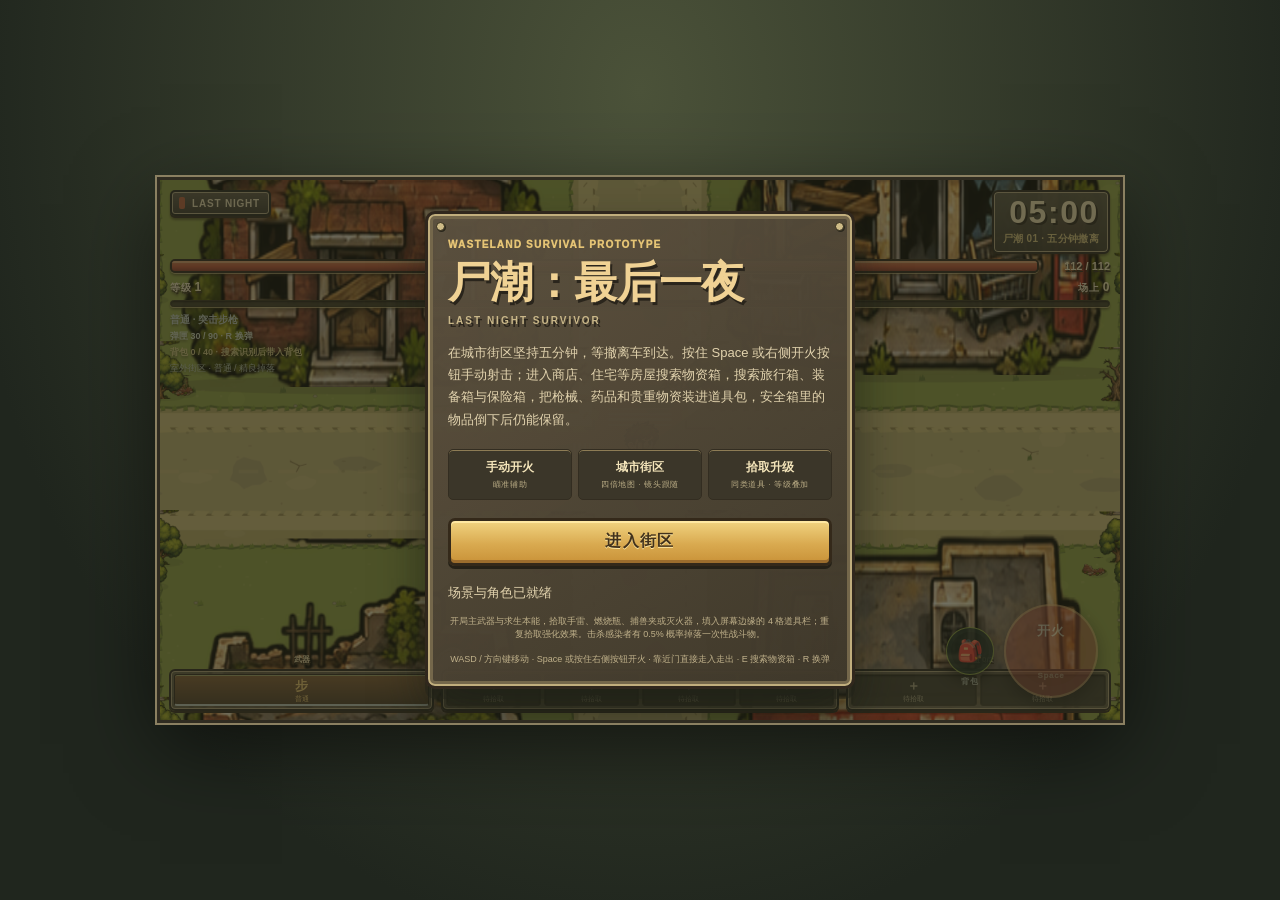
==== commit cb942d4f: "feat: align search and backpack with video reference" ====
--- a/prototype-2d/index.html
+++ b/prototype-2d/index.html
@@ -479,6 +479,7 @@
     @media (max-height: 650px) { .sheet { padding-block: 18px 15px; } .brief { margin: 12px 0; } .lead { margin-top: 11px; } .upgrade-card { min-height: 80px; padding: 9px; } }
     @media (prefers-reduced-motion: reduce) { *, *::before, *::after { animation-duration: .01ms !important; transition-duration: .01ms !important; } }
   </style>
+  <link rel="stylesheet" href="inventory.css">
   <link rel="stylesheet" href="art-theme.css">
 </head>
 <body>
@@ -497,7 +498,7 @@
         <div class="xp-track"><div class="xp-fill" id="xpFill"></div></div>
         <div class="equipment-row" id="weaponValue">普通 · 突击步枪</div>
         <div class="ammo-row" id="ammoValue">弹匣 30 / 90 · R 换弹</div>
-        <div class="bag-row" id="bagValue">背包 0 / 6 · 物资箱搜索后拾取</div>
+        <div class="bag-row" id="bagValue">道具包 · 搜索物资，携带撤离</div>
         <div class="scene-copy" id="sceneValue">室外街区 · 普通 / 精良掉落</div>
       </header>
 
@@ -511,20 +512,23 @@
 
       <section class="backpack-window" id="bagPanel" hidden aria-label="物资与背包窗口">
         <div class="inventory-sheet" id="inventorySheet" role="dialog" aria-label="物资与背包">
+          <header class="inventory-top"><button class="window-close" id="bagClose" type="button">← 返回</button><strong>战地物资</strong><span class="raid-value" id="raidValue">本局收益：0</span></header>
           <section class="loot-sheet" id="searchWindow" hidden aria-label="物资箱搜索窗口">
             <div class="loot-head"><div><strong id="searchTitle">物资箱</strong><small id="searchSubtitle">搜索中…</small></div><button class="window-close" id="searchClose" type="button">收起物资</button></div>
+            <div class="lock-panel" id="lockPanel" hidden><strong>破解大保险</strong><p>绿色密码到达中央时，按选定按钮锁定。</p><div class="lock-reels" id="lockReels"></div><button id="lockConfirm" type="button">选定密码</button></div>
             <div class="loot-progress" id="searchProgress">正在逐项识别物资…</div>
-            <div class="loot-grid" id="searchGrid"></div>
+            <div class="grid-scroll"><div class="loot-grid" id="searchGrid" aria-label="箱内物资网格"></div></div>
             <div class="loot-actions"><button class="primary" id="searchTakeAll" type="button">带走已识别</button></div>
-            <p class="loot-tip">逐项识别，高品质需要更久。未带走的物资保留在箱内，关闭后可继续搜索。</p>
           </section>
           <section class="backpack-sheet" aria-label="背包">
-            <div class="backpack-head"><div><strong>背包</strong><small id="bagPanelCount">0 / 6 格</small></div><button class="window-close" id="bagClose" type="button">返回游戏</button></div>
-            <div class="backpack-grid" id="bagGrid"></div>
-            <div class="bag-detail" id="bagDetail">点击物资查看详情</div>
-            <div class="loot-actions"><button class="primary" id="bagUse" type="button" disabled>使用</button><button id="bagDiscard" type="button" disabled>丢弃</button></div>
-            <p class="backpack-tip">按住拖动可移位或交换；拖出整个面板丢回地图。放在标题或说明上会取消移动。</p>
+            <div class="main-equipment" id="mainEquipment"></div>
+            <div class="equipment-grid" id="equipmentGrid" aria-label="装备栏"></div>
+            <div class="backpack-head"><div><strong>道具包</strong><small id="bagPanelCount">0 / 40 格</small></div><button class="organize-button" id="bagSort" type="button">整理</button></div>
+            <div class="grid-scroll bag-scroll" id="bagScroll"><div class="backpack-grid" id="bagGrid" aria-label="道具包网格"></div></div>
+            <div class="weight-line" id="weightLine"><b>负重</b><span class="weight-meter"><i id="weightFill"></i></span><span id="weightValue">0 / 42.7kg</span></div>
           </section>
+          <section class="safe-sheet" aria-label="安全箱"><h3 class="safe-head">安全箱</h3><div class="safe-grid" id="safeGrid" aria-label="安全箱网格"></div><p class="safe-hint">拖入存放 · 倒下后保留</p></section>
+          <footer class="inventory-bottom"><div class="bag-detail" id="bagDetail" aria-live="polite">点击物资查看详情 · 双击快速带走<br>拖动摆放 · R 旋转 · 拖出窗口丢弃</div><div class="loot-actions"><button class="primary" id="bagUse" type="button" disabled>使用</button><button id="bagRotate" type="button" disabled>旋转</button><button id="bagSplit" type="button" disabled>拆分</button><button id="bagTransfer" type="button" disabled>放入安全箱</button><button class="drop-target" id="bagDiscard" type="button" disabled>丢弃</button></div></footer>
         </div>
         <div id="bagDragGhost" class="bag-drag-ghost" hidden></div>
       </section>
@@ -533,7 +537,7 @@
         <div class="sheet">
           <p class="eyebrow">WASTELAND SURVIVAL PROTOTYPE</p>
           <h1 class="logo">尸潮：最后一夜<span>LAST NIGHT SURVIVOR</span></h1>
-          <p class="lead">在城市街区坚持五分钟，等撤离车到达。按住 Space 或右侧开火按钮手动射击；进入商店、住宅等房屋搜索物资箱，把披萨、牛奶、弹药和杂物装进背包带回撤离区。</p>
+          <p class="lead">在城市街区坚持五分钟，等撤离车到达。按住 Space 或右侧开火按钮手动射击；进入商店、住宅等房屋搜索物资箱，搜索旅行箱、装备箱与保险箱，把枪械、药品和贵重物资装进道具包，安全箱里的物品倒下后仍能保留。</p>
           <div class="brief">
               <div class="brief-item"><strong>手动开火</strong><span>瞄准辅助</span></div>
             <div class="brief-item"><strong>城市街区</strong><span>四倍地图 · 镜头跟随</span></div>
@@ -578,6 +582,8 @@
   <script src="character-atlas.js"></script>
   <script src="character-art.js"></script>
   <script src="loot-system.js"></script>
+  <script src="inventory-system.js"></script>
+  <script src="inventory-art.js"></script>
   <script src="house-system.js"></script>
   <script>
   (() => {
@@ -587,6 +593,8 @@
     const Art = window.WASTELAND_ART
     const City = window.WASTELAND_CITY
     const Loot = window.WASTELAND_LOOT
+    const Inventory = window.WASTELAND_INVENTORY
+    const itemArt = window.WASTELAND_ITEM_ART
     const Houses = window.WASTELAND_HOUSES
     if (!Skills || !City || !Loot || !Houses) {
       document.getElementById("introOverlay").innerHTML = '<div class="sheet"><h2>游戏配置未加载</h2><p class="lead">请将所有游戏脚本与 index.html 放在同一目录后重新打开。</p></div>'
@@ -611,7 +619,9 @@
       lootCap: 24,
       worldLootCap: 48,
       combatDropCap: 10,
-      bagCapacity: 6,
+      bagCapacity: 40,
+      safeCapacity: 9,
+      carryWeight: 42.7,
       ammoReserveCap: 240,
       extractionRadius: 92,
       combatDropChance: .005,
@@ -641,7 +651,7 @@
     const context = canvas.getContext("2d", { alpha: false, desynchronized: true })
     const ui = Object.fromEntries([
       "introOverlay", "gameOverOverlay", "pauseOverlay", "pauseRun", "resumeRun", "startRun", "restartRun", "interactRun", "bagButton", "bagPanel", "bagClose", "bagGrid", "bagPanelCount", "searchWindow", "searchClose", "searchTitle", "searchSubtitle", "searchProgress", "searchGrid", "searchTakeAll", "inventorySheet", "bagDetail", "bagUse", "bagDiscard", "bagDragGhost", "weaponValue", "ammoValue", "bagValue", "sceneValue",
-      "pauseSkills",
+      "pauseSkills", "safeGrid", "equipmentGrid", "mainEquipment", "bagSort", "bagScroll", "weightLine", "weightFill", "weightValue", "raidValue", "bagRotate", "bagSplit", "bagTransfer", "lockPanel", "lockReels", "lockConfirm",
       "timeValue", "waveValue", "healthFill", "healthValue", "levelValue", "killValue", "enemyValue", "xpFill",
       "waveCallout", "toast", "skillDock", "joystick", "stick", "shootButton", "gameOverSummary", "resultTitle", "resultEyebrow",
       "adminToggle", "adminPanel", "adminClose", "adminMetrics", "densityRange", "densityValue",
@@ -691,8 +701,8 @@
       return typeof Loot.supplyQuality === "function" ? Loot.supplyQuality(itemId) : supplyDescription(itemId).quality || "common"
     }
 
-    function supplyRevealDelay(itemId) {
-      return typeof Loot.supplyRevealDelay === "function" ? Loot.supplyRevealDelay(itemId) : Number(supplyDescription(itemId).revealDelay) || .6
+    function supplyRevealDelay(itemId, quality) {
+      return typeof Loot.supplyRevealDelay === "function" ? Loot.supplyRevealDelay(itemId, quality) : Number(Loot.qualities[quality]?.revealDelay || supplyDescription(itemId).revealDelay) || .6
     }
 
     function qualityLabel(quality) {
@@ -717,7 +727,7 @@
       const category = data.category || "junk"
       const amount = Number(data.amount) || 0
       const quantity = count > 1 ? ` ×${count}` : ""
-      if (category === "ammo") return `${supplyCategoryLabel(category)} · +${amount * count} 发${quantity}`
+      if (category === "ammo") return `弹药 · ${data.ammoType === "rifle" ? "步枪口径" : data.ammoType === "shell" ? "霰弹口径" : data.ammoType === "smg" ? "冲锋枪 / 手枪口径" : "通用口径"}`
       if (category === "food" || category === "medical") return `${supplyCategoryLabel(category)} · 回复 ${data.heal || 0}${quantity}`
       if (category === "armor") return `${supplyCategoryLabel(category)} · +${data.armor || 0} 护甲${quantity}`
       if (category === "weapon") return `${supplyCategoryLabel(category)} · ${qualityLabel(data.quality || "common")}`
@@ -780,8 +790,8 @@
       const adrenalineEffect = adrenaline * clamp(1 - hpRatio, 0, 1)
       return {
         maxHp: Math.round(112 + level("armorLining") * 18 + level("rationPack") * 10),
-        speed: 188 * (1 + level("trailBoots") * .09 + instinct * .1 + adrenalineEffect * .09),
-        damageReduction: Math.min(.38, level("armorLining") * .085),
+        speed: 188 * (1 + level("trailBoots") * .09 + instinct * .1 + adrenalineEffect * .09 + (Inventory.data(state?.equipment?.boots).speedBonus || 0)) * (inventoryWeight() > weightLimit() ? .65 : 1),
+        damageReduction: Math.min(.55, level("armorLining") * .085 + (Inventory.data(state?.equipment?.helmet).protection || 0) + (Inventory.data(state?.equipment?.armor).protection || 0)),
         regen: level("fieldBandage") * .34,
         magnet: 64 + level("magnetHarness") * 42,
         xpMultiplier: 1 + level("magnetHarness") * .1,
@@ -895,6 +905,9 @@
         // defeat clears it while successful extraction snapshots it.
         bag: [],
         bagCapacity: CONFIG.bagCapacity,
+        safe: [],
+        equipment: { helmet: null, armor: null, rig: null, boots: null, backpack: null },
+        selectionArea: "bag",
         // Search and backpack windows live on top of the shared city canvas.
         // They do not create a second scene; the world keeps running while
         // the player identifies or rearranges supplies.
@@ -1111,252 +1124,360 @@
       return Boolean(state && state.phase === "playing" && !state.paused)
     }
 
-    const BAG_COLUMNS = 3
-    function bagItemSpan(item) {
-      return Math.max(1, Math.min(BAG_COLUMNS, Number(item?.weight) || Number(supplyDescription(item?.itemId).weight) || 1))
-    }
-
-    function bagCells(item, slot = item.slot) {
-      const span = bagItemSpan(item)
-      if (!Number.isInteger(slot) || slot < 0 || slot + span > state.bagCapacity || slot % BAG_COLUMNS + span > BAG_COLUMNS) return null
-      return Array.from({ length: span }, (_, offset) => slot + offset)
-    }
-
-    function bagFits(item, slot, excluded = []) {
-      const cells = bagCells(item, slot)
-      return !!cells && !state.bag.some(other => !excluded.includes(other) && (bagCells(other) || []).some(cell => cells.includes(cell)))
-    }
-
-    function freeBagSlot(item) {
-      for (let slot = 0; slot < state.bagCapacity; slot += 1) if (bagFits(item, slot)) return slot
-      return -1
-    }
-
-    function bagUsed() { return (state?.bag || []).reduce((total, item) => total + bagItemSpan(item), 0) }
-
+    const BAG_COLUMNS = 5
+    const equipmentLabels = { helmet: "头盔", armor: "护甲", rig: "胸挂", boots: "战靴", backpack: "背包" }
+    function bagItemSpan(item) { const s = Inventory.size(item); return s.width * s.height }
+    function bagCells(item, slot = item.slot) { return Inventory.cells(item, slot, BAG_COLUMNS, state.bagCapacity) }
+    function bagFits(item, slot, excluded = []) { return Inventory.fits(state.bag, item, slot, BAG_COLUMNS, state.bagCapacity, excluded) }
+    function freeBagSlot(item) { return Inventory.freeSlot(state.bag, item, BAG_COLUMNS, state.bagCapacity) }
+    function bagUsed() { return (state?.bag || []).reduce((sum, item) => sum + bagItemSpan(item), 0) }
+    function inventoryGrid(area) {
+      if (area === "safe") return { items: state.safe, columns: 3, capacity: CONFIG.safeCapacity, node: ui.safeGrid }
+      if (area === "search") return { items: state.searchPanel?.entries || [], columns: state.searchPanel?.columns || 5, capacity: (state.searchPanel?.columns || 5) * (state.searchPanel?.rows || 2), node: ui.searchGrid }
+      return { items: state.bag, columns: BAG_COLUMNS, capacity: state.bagCapacity, node: ui.bagGrid }
+    }
+    function replaceInventory(area, items) { if (area === "safe") state.safe = items; else state.bag = items }
+    function selectedInventoryItem() {
+      const area = state.selectionArea || "bag"
+      const item = area.startsWith("equipment:") ? state.equipment[area.split(":")[1]] : inventoryGrid(area).items.find(item => item.id === state.bagSelection && !item.claimed)
+      return { area, item }
+    }
+    function inventoryWeight() { return (Loot.supplyItems[state?.weapon?.id]?.weight || 0) + [...(state?.bag || []), ...(state?.safe || []), ...Object.values(state?.equipment || {}).filter(Boolean)].reduce((sum, item) => sum + Inventory.weight(item), 0) }
+    function weightLimit() { return CONFIG.carryWeight + Object.values(state?.equipment || {}).reduce((sum, item) => sum + (Inventory.data(item).carryBonus || 0), 0) }
+    function inventoryValue() { return [...state.bag, ...state.safe, ...Object.values(state.equipment).filter(Boolean)].reduce((sum, item) => sum + Inventory.value(item), 0) + (!["assaultRifle", "submachineGun", "shotgun"].includes(state.weapon.id) ? Loot.supplyItems[state.weapon.id]?.value || 0 : 0) }
+    function money(value) { return value >= 10000 ? `${(value / 10000).toFixed(1)}万` : Math.round(value).toLocaleString("zh-CN") }
+    function inventoryCard(item, area, index, columns) {
+      const d = Inventory.data(item), shape = Inventory.size(item), quality = item.quality || d.quality
+      const selected = state.bagSelection === item.id && (state.selectionArea || "bag") === area
+      return `<button type="button" class="${area === "search" ? "loot-card ready" : "bag-slot"} item-card${selected ? " is-selected" : ""}${item.rotated ? " rotated" : ""}" data-grid-area="${area}" data-item-id="${item.id}" data-bag-index="${index}" data-bag-cell="${item.slot}" ${area === "search" ? `data-search-index="${index}"` : ""} aria-label="${d.name}，${shape.width}乘${shape.height}格，${Inventory.quantity(item)}件" style="grid-column:${item.slot % columns + 1}/span ${shape.width};grid-row:${Math.floor(item.slot / columns) + 1}/span ${shape.height};--item-tint:${Loot.qualities[quality]?.color || "#adbaa5"}65"><span class="item-name">${d.name}</span>${itemArt(d)}${item.level || d.level ? `<span class="item-level">${item.level || d.level}级</span>` : ""}${Inventory.quantity(item) > 1 ? `<span class="item-count">${Inventory.quantity(item)}</span>` : ""}</button>`
+    }
+    function gridBackground(columns, capacity) {
+      return Array.from({ length: capacity }, (_, slot) => `<div class="grid-cell" data-grid-cell="${slot}" data-bag-cell="${slot}" style="grid-column:${slot % columns + 1};grid-row:${Math.floor(slot / columns) + 1}" aria-hidden="true"></div>`).join("")
+    }
+    function fitGridSize(grid) {
+      const width = grid.node.getBoundingClientRect().width
+      grid.node.style.gridTemplateColumns = `repeat(${grid.columns},minmax(0,1fr))`
+      if (width > 10) grid.node.style.gridAutoRows = `${width / grid.columns}px`
+    }
+    function renderCarryGrid(area) {
+      const grid = inventoryGrid(area); fitGridSize(grid)
+      const key = JSON.stringify([grid.items, grid.capacity, state.bagSelection, state.selectionArea])
+      if (state.bagDrag || grid.node.renderKey === key) return
+      grid.node.renderKey = key
+      grid.node.innerHTML = gridBackground(grid.columns, grid.capacity) + grid.items.map((item, index) => inventoryCard(item, area, index, grid.columns)).join("")
+    }
     function renderBagPanel() {
       if (!state) return
       ui.bagPanel.hidden = !state.bagPanelOpen
       ui.bagButton.classList.toggle("is-open", !!state.bagPanelOpen)
       ui.inventorySheet.classList.toggle("is-searching", !!state.searchPanel)
       ui.bagPanelCount.textContent = `${bagUsed()} / ${state.bagCapacity} 格`
+      if (!state.bagPanelOpen) return
+      renderCarryGrid("bag"); renderCarryGrid("safe")
+      ui.raidValue.textContent = `本局收益：${money(inventoryValue())}`
+      ui.weightValue.textContent = `${inventoryWeight().toFixed(2)} / ${weightLimit().toFixed(1)}kg`
+      ui.weightFill.style.width = `${Math.min(100, inventoryWeight() / weightLimit() * 100)}%`
+      ui.weightLine.classList.toggle("overweight", inventoryWeight() > weightLimit() * .8)
+      const weaponKey = JSON.stringify([state.weapon, availableAmmo()])
+      if (ui.mainEquipment.renderKey !== weaponKey) {
+        ui.mainEquipment.renderKey = weaponKey
+        ui.mainEquipment.innerHTML = `${itemArt(supplyDescription(state.weapon.id))}<div><b>主武器 · ${state.weapon.name}</b><small>${qualityLabel(state.weapon.quality)} · ${state.weapon.ammoInMag} / ${availableAmmo()} 发</small></div>`
+      }
+      const equipKey = JSON.stringify([state.equipment, state.bagSelection])
+      if (ui.equipmentGrid.renderKey !== equipKey) {
+        ui.equipmentGrid.renderKey = equipKey
+        ui.equipmentGrid.innerHTML = Object.entries(equipmentLabels).map(([slot, label]) => {
+          const item = state.equipment[slot], d = Inventory.data(item)
+          return `<button class="equipment-slot" type="button" data-equipment-slot="${slot}" aria-label="${label}${item ? `：${d.name}` : "：未装备"}" style="background:${item ? Loot.qualities[item.quality || d.quality].color + "44" : "#3b3d31"}"><span>${item ? d.name : label}</span>${item ? itemArt(d) : "◇"}<small>${d.level ? d.level + "级" : ""}</small></button>`
+        }).join("")
+      }
       if (state.bagDrag) return
-      const selected = state.bag.find(item => item.id === state.bagSelection)
-      const data = selected && supplyDescription(selected.itemId)
-      ui.bagDetail.textContent = selected ? `${data.name} · ${supplyMeta(data)} · 占 ${bagItemSpan(selected)} 格${data.category === "ammo" ? ` · 剩余 ${selected.amount ?? data.amount} 发` : ""}` : "点击物资查看详情"
-      ui.bagUse.disabled = !inventoryMutable() || !selected || !["food", "ammo"].includes(data.category)
-      ui.bagDiscard.disabled = !inventoryMutable() || !selected
-      const key = JSON.stringify([state.bag, state.bagSelection])
-      if (ui.bagGrid.renderKey === key) return
-      ui.bagGrid.renderKey = key
-      const cards = []
-      for (let slot = 0; slot < state.bagCapacity; slot += 1) {
-        const occupied = state.bag.some(item => bagCells(item)?.includes(slot))
-        cards.push(`<div class="bag-slot empty" data-bag-cell="${slot}" style="grid-column:${slot % BAG_COLUMNS + 1};grid-row:${Math.floor(slot / BAG_COLUMNS) + 1}" ${occupied ? 'aria-hidden="true"' : `aria-label="背包第${slot + 1}格"`}><span class="bag-index">${slot + 1}</span><span class="bag-icon">＋</span></div>`)
-      }
-      state.bag.forEach((item, index) => {
-        const data = supplyDescription(item.itemId), span = bagItemSpan(item)
-        cards.push(`<button class="bag-slot${item.id === state.bagSelection ? " is-selected" : ""}" type="button" data-bag-index="${index}" data-bag-cell="${item.slot}" aria-label="${data.name}，第${item.slot + 1}格，占${span}格，可拖动" style="grid-column:${item.slot % BAG_COLUMNS + 1} / span ${span};grid-row:${Math.floor(item.slot / BAG_COLUMNS) + 1};z-index:1"><span class="bag-index">${item.slot + 1}</span><span class="bag-icon" style="color:${data.color}">${data.icon}</span><span class="bag-name">${data.name}</span><span class="bag-meta">${qualityLabel(supplyQuality(item.itemId))}${data.category === "ammo" ? ` · ${item.amount ?? data.amount} 发` : ` · ${span} 格`}</span></button>`)
-      })
-      ui.bagGrid.innerHTML = cards.join("")
-    }
-
+      const { area, item } = selectedInventoryItem(), d = Inventory.data(item), shape = Inventory.size(item)
+      ui.bagDetail.innerHTML = item ? `<b>${d.name}</b> · ${qualityLabel(item.quality || d.quality)} · ${shape.width}×${shape.height}格 · ${Inventory.weight(item).toFixed(2)}kg · 价值 ${money(Inventory.value(item))}<br>${supplyMeta(d)}${d.category === "ammo" ? ` · 当前 ${Inventory.quantity(item)} 发` : ""}${item.weaponState ? ` · 弹匣 ${item.weaponState.ammoInMag} / 备弹 ${item.weaponState.ammoReserve}` : ""}` : "点击物资查看详情 · 双击快速带走<br>拖动摆放 · R 旋转 · 拖出窗口丢弃"
+      const equipped = area.startsWith("equipment:")
+      ui.bagUse.textContent = area === "search" ? "带入背包" : equipped ? "卸下" : ["equipment", "weapon"].includes(d.category) ? "装备" : "使用"
+      ui.bagUse.disabled = !inventoryMutable() || !item || !(area === "search" || equipped || ["food", "medical", "ammo", "weapon", "equipment"].includes(d.category))
+      ui.bagDiscard.disabled = !inventoryMutable() || !item || area === "search" || equipped
+      ui.bagRotate.disabled = !item || equipped || area === "search" || shape.width === shape.height
+      ui.bagSplit.disabled = !item || equipped || area === "search" || Inventory.quantity(item) < 2
+      ui.bagTransfer.disabled = !item || equipped
+      ui.bagTransfer.textContent = area === "safe" ? "放回道具包" : "放入安全箱"
+    }
     function searchElapsed(panel = state?.searchPanel) { return panel?.elapsed || 0 }
-
     function renderSearchWindow() {
       const panel = state?.searchPanel
       ui.searchWindow.hidden = !panel
       if (!panel) return
+      const locked = panel.lock && !panel.lock.open
+      ui.lockPanel.hidden = !locked; ui.searchGrid.hidden = !!locked
+      ui.searchTitle.textContent = panel.name || "旅行箱"
+      if (locked) {
+        const good = Math.abs((panel.lock.elapsed % 1.4) / 1.4 - .5) < .18
+        const key = `${panel.lock.pins}/${good}`
+        if (ui.lockReels.renderKey !== key) {
+          ui.lockReels.renderKey = key
+          ui.lockReels.innerHTML = Array.from({ length: 4 }, (_, n) => `<div class="lock-reel ${n < panel.lock.pins ? "locked" : n === panel.lock.pins ? "active" : ""}">${n < panel.lock.pins ? "✓" : n === panel.lock.pins ? good ? "绿" : "·" : "?"}</div>`).join("")
+        }
+        ui.searchSubtitle.textContent = `密码 ${panel.lock.pins} / 4`; ui.searchProgress.textContent = good ? "绿色密码到达中央 · 现在锁定" : "等待绿色密码到达中央…"
+        ui.searchTakeAll.disabled = true
+        return
+      }
       const entries = panel.entries, elapsed = searchElapsed(panel)
-      const revealed = entries.filter(entry => elapsed >= entry.revealAt).length
-      const claimed = entries.filter(entry => entry.claimed).length
+      const revealed = entries.filter(entry => elapsed >= entry.revealAt).length, claimed = entries.filter(entry => entry.claimed).length
       const current = entries.find(entry => elapsed < entry.revealAt)
-      ui.searchTitle.textContent = "物资箱"
-      ui.searchSubtitle.textContent = current ? `识别中 · ${(current.revealAt - elapsed).toFixed(1)} 秒` : "识别完成"
-      ui.searchProgress.textContent = `已识别 ${revealed} / ${entries.length} · 已带走 ${claimed} 件`
-      ui.searchTakeAll.disabled = !inventoryMutable() || !entries.some(entry => !entry.claimed && elapsed >= entry.revealAt && freeBagSlot(entry) >= 0)
-      // Keep card nodes stable between reveals so a pointer press can complete.
-      const key = JSON.stringify([panel.id, revealed, entries.map(entry => entry.claimed), state.bag])
-      if (ui.searchGrid.renderKey === key) return
-      ui.searchGrid.renderKey = key
-      ui.searchGrid.innerHTML = entries.map((entry, index) => {
-        if (elapsed < entry.revealAt) return `<button class="loot-card is-searching" type="button" disabled aria-label="未识别物资"><span class="loot-icon">?</span><span class="loot-name">未识别</span><span class="loot-action">${index === revealed ? "正在搜索…" : "等待搜索"}</span></button>`
-        const item = supplyDescription(entry.itemId)
-        return `<button class="loot-card ${entry.claimed ? "is-claimed" : "ready"}" type="button" data-search-index="${index}" ${entry.claimed ? "disabled" : ""} aria-label="${entry.claimed ? "已带走" : "带走"}${item.name}"><span class="loot-icon" style="color:${item.color}">${item.icon}</span><span class="loot-name">${item.name}</span><span class="loot-rarity" style="color:${Loot.qualities[supplyQuality(entry.itemId)].color}">${qualityLabel(supplyQuality(entry.itemId))} · ${bagItemSpan(entry)} 格</span><span class="loot-action">${entry.claimed ? "已带走" : freeBagSlot(entry) < 0 ? "空间不足 · 整理背包" : "带入背包"}</span></button>`
-      }).join("")
-    }
-
+      ui.searchSubtitle.textContent = current ? "正在搜索物资…" : "搜索完成"
+      ui.searchProgress.textContent = `已识别 ${revealed} / ${entries.length} · 已带走 ${claimed} 件${current ? ` · ${(current.revealAt - elapsed).toFixed(1)}秒` : ""}`
+      ui.searchTakeAll.disabled = !inventoryMutable() || !entries.some(entry => !entry.claimed && elapsed >= entry.revealAt && Inventory.insert(state.bag, entry, BAG_COLUMNS, state.bagCapacity))
+      const grid = inventoryGrid("search"); fitGridSize(grid)
+      const key = JSON.stringify([panel.id, revealed, entries.map(e => [e.claimed, e.slot]), state.bagSelection, state.selectionArea])
+      if (!state.bagDrag && ui.searchGrid.renderKey !== key) {
+        ui.searchGrid.renderKey = key
+        ui.searchGrid.innerHTML = gridBackground(grid.columns, grid.capacity) + entries.map((entry, index) => {
+          if (entry.claimed) return ""
+          if (elapsed >= entry.revealAt) return inventoryCard(entry, "search", index, grid.columns)
+          if (entry !== current) return ""
+          return `<div class="loot-card is-searching" aria-label="未识别物资" style="grid-column:${entry.slot % grid.columns + 1};grid-row:${Math.floor(entry.slot / grid.columns) + 1}"><i class="search-lens"></i><i class="scan-progress"></i></div>`
+        }).join("")
+      }
+      const scan = ui.searchGrid.querySelector?.(".scan-progress")
+      if (scan && current) scan.style.width = `${Math.max(0, 1 - (current.revealAt - elapsed) / supplyRevealDelay(current.itemId, current.quality)) * 100}%`
+    }
     function openSearchWindow(container) {
       if (!inventoryMutable() || !container?.entries) return false
-      cancelBagDrag()
-      state.searchPanel = container
-      state.bagPanelOpen = true
-      releaseInput()
-      renderSearchWindow(); renderBagPanel()
-      return true
-    }
-
+      cancelBagDrag(); state.searchPanel = container; state.bagPanelOpen = true
+      releaseInput(); renderSearchWindow(); renderBagPanel(); return true
+    }
     function closeSearchWindow() {
       if (!state) return false
-      state.searchPanel = null
-      ui.searchWindow.hidden = true
-      ui.inventorySheet.classList.remove("is-searching")
+      cancelBagDrag(); state.searchPanel = null; ui.searchWindow.hidden = true; ui.inventorySheet.classList.remove("is-searching")
+      if (state.selectionArea === "search") state.bagSelection = null
       return true
     }
-
-    function takeSearchItem(index) {
-      if (!inventoryMutable()) return false
-      const entry = state.searchPanel?.entries?.[Number(index)]
-      if (!entry || entry.claimed || searchElapsed() < entry.revealAt) return false
-      if (!carrySupply(entry)) { toast("没有足够的连续空格 · 请整理背包", 2); return false }
-      entry.claimed = true
-      toast(`已放入背包 · ${supplyDescription(entry.itemId).name}`, 1.5)
-      syncHud()
-      return true
-    }
-
+    function transferInventory(from, itemId, to, slot) {
+      if (!inventoryMutable() || !["bag", "safe"].includes(to)) return false
+      const source = inventoryGrid(from), target = inventoryGrid(to)
+      const item = source.items.find(entry => entry.id === itemId && !entry.claimed)
+      if (!item || from === "search" && (state.searchPanel.lock && !state.searchPanel.lock.open || searchElapsed() < item.revealAt)) return false
+      if (from === to) {
+        if (!Inventory.move(source.items, itemId, slot, source.columns, source.capacity)) return false
+      } else {
+        const incoming = { ...item }; delete incoming.revealAt; delete incoming.claimed
+        const inserted = Inventory.insert(target.items, incoming, target.columns, target.capacity, slot)
+        if (!inserted) { toast("没有合适的空格 · 可旋转或整理物资", 1.5); return false }
+        replaceInventory(to, inserted)
+        if (from === "search") item.claimed = true
+        else source.items.splice(source.items.indexOf(item), 1)
+        const retainedItems = to === "safe" ? state.safe : state.bag
+        const retained = retainedItems.find(entry => entry.id === item.id) || retainedItems.find(entry => Inventory.compatible(entry, incoming))
+        if (retained) itemId = retained.id
+      }
+      state.bagSelection = itemId; state.selectionArea = to; syncHud(); return true
+    }
+    function takeSearchItem(index, to = "bag", slot) {
+      const entry = state?.searchPanel?.entries?.[Number(index)]
+      return !!entry && transferInventory("search", entry.id, to, slot)
+    }
     function takeAllSearchItems() {
       if (!inventoryMutable()) return 0
       let taken = 0
-      for (let index = 0; index < (state.searchPanel?.entries.length || 0); index += 1) if (takeSearchItem(index)) taken += 1
+      for (let index = 0; index < (state.searchPanel?.entries.length || 0); index++) if (takeSearchItem(index)) taken++
       return taken
     }
-
     function toggleBagPanel(force) {
       if (!state) return false
       const open = typeof force === "boolean" ? force : !state.bagPanelOpen
       if (open && !inventoryMutable()) return false
-      cancelBagDrag()
-      if (open) releaseInput()
-      else closeSearchWindow()
-      state.bagPanelOpen = open
-      renderBagPanel()
-      return open
-    }
-
-    function reorderBag(fromIndex, toSlot) {
+      cancelBagDrag(); if (open) releaseInput(); else closeSearchWindow()
+      state.bagPanelOpen = open; renderBagPanel(); return open
+    }
+    function reorderBag(fromIndex, toSlot) { return !!state?.bag[Number(fromIndex)] && transferInventory("bag", state.bag[Number(fromIndex)].id, "bag", Number(toSlot)) }
+    function organizeBag() {
       if (!inventoryMutable()) return false
-      const item = state.bag[Number(fromIndex)], slot = Number(toSlot)
-      if (!item || !bagCells(item, slot)) return false
-      const cells = bagCells(item, slot)
-      const overlaps = state.bag.filter(other => other !== item && bagCells(other).some(cell => cells.includes(cell)))
-      if (overlaps.length > 1) return false
-      if (overlaps.length === 1) {
-        const other = overlaps[0], excluded = [item, other]
-        const swappedCells = bagCells(other, item.slot)
-        if (!bagFits(item, slot, excluded) || !bagFits(other, item.slot, excluded) || swappedCells.some(cell => cells.includes(cell))) return false
-        other.slot = item.slot
-      }
-      item.slot = slot
-      syncHud()
-      return true
-    }
-
-    function useBagItem(index) {
+      const packed = Inventory.organize(state.bag, BAG_COLUMNS, state.bagCapacity)
+      if (!packed) { toast("当前摆放更紧凑，请手动调整", 1.5); return false }
+      state.bag = packed; syncHud(); return true
+    }
+    function rotateBagItem() {
+      if (!inventoryMutable() || state.bagDrag) return false
+      const { area, item } = selectedInventoryItem()
+      if (!item || !["bag", "safe"].includes(area)) return false
+      const grid = inventoryGrid(area)
+      if (!Inventory.rotate(grid.items, item, grid.columns, grid.capacity)) { toast("旋转后空间不足", 1.3); return false }
+      syncHud(); return true
+    }
+    function splitBagItem() {
       if (!inventoryMutable()) return false
-      const item = state.bag[Number(index)]
+      const { area, item } = selectedInventoryItem()
+      if (!item || !["bag", "safe"].includes(area) || Inventory.quantity(item) < 2) return false
+      const grid = inventoryGrid(area), split = { ...item, id: id() }, count = Math.floor(Inventory.quantity(item) / 2)
+      Inventory.setQuantity(split, count)
+      const slot = Inventory.freeSlot(grid.items, split, grid.columns, grid.capacity)
+      if (slot < 0) { toast("没有空格用于拆分", 1.3); return false }
+      split.slot = slot; Inventory.setQuantity(item, Inventory.quantity(item) - count); grid.items.push(split)
+      syncHud(); return true
+    }
+    function unequipItem(slot) {
+      if (!inventoryMutable()) return false
+      const item = state.equipment[slot]
       if (!item) return false
-      const data = supplyDescription(item.itemId)
-      if (data.category === "ammo") {
-        const available = item.amount ?? data.amount
-        const used = Math.min(available, Math.max(0, CONFIG.ammoReserveCap - state.weapon.ammoReserve))
+      const capacity = slot === "backpack" ? CONFIG.bagCapacity : state.bagCapacity
+      const inserted = Inventory.insert(state.bag, item, BAG_COLUMNS, capacity)
+      if (!inserted) { toast("道具包空间不足", 1.5); return false }
+      state.bag = inserted; state.bagCapacity = capacity; state.equipment[slot] = null; syncHud(); return true
+    }
+    function useBagItem(index, area = "bag") {
+      if (!inventoryMutable() || !["bag", "safe"].includes(area)) return false
+      const grid = inventoryGrid(area), item = grid.items[Number(index)]
+      if (!item) return false
+      const d = Inventory.data(item)
+      if (["weapon", "equipment"].includes(d.category)) {
+        const old = d.category === "weapon" ? makeSupplyEntry({ itemId: state.weapon.id, quality: state.weapon.quality, weaponState: { ...state.weapon } }) : state.equipment[d.equipmentSlot]
+        let next = grid.items.filter(entry => entry !== item)
+        if (old) { next = Inventory.insert(next, { ...old }, grid.columns, grid.capacity); if (!next) { toast("无法放回原装备，请留出空格", 1.5); return false } }
+        let packedBag = area === "bag" ? next : state.bag
+        const capacity = d.equipmentSlot === "backpack" ? d.capacity : state.bagCapacity
+        if (capacity !== state.bagCapacity) { packedBag = Inventory.organize(packedBag, BAG_COLUMNS, capacity); if (!packedBag) { toast("新背包装不下已有物资", 1.5); return false } }
+        replaceInventory(area, next); state.bag = packedBag; state.bagCapacity = capacity
+        if (d.category === "weapon") {
+          state.weapon = item.weaponState ? { ...item.weaponState } : weaponState(d.weaponId, item.quality || d.quality)
+          state.player.reloadTimer = 0; state.player.reloadQueued = false; state.player.fireTimer = 0
+          renderSkillDock()
+        } else state.equipment[d.equipmentSlot] = { ...item }
+        toast(`已装备 ${d.name}`, 1.5)
+      } else if (d.category === "ammo") {
+        if (d.ammoType && d.ammoType !== state.weapon.ammoType) { toast("弹药口径与主武器不符", 1.5); return false }
+        const used = Math.min(Inventory.quantity(item), Math.max(0, CONFIG.ammoReserveCap - state.weapon.ammoReserve))
         if (!used) { toast("备弹已满", 1.5); return false }
         state.weapon.ammoReserve += used
-        item.amount = available - used
-        if (item.amount === 0) state.bag.splice(Number(index), 1)
+        const remaining = Inventory.quantity(item) - used
+        if (remaining) Inventory.setQuantity(item, remaining); else grid.items.splice(Number(index), 1)
         toast(`补充 ${used} 发备弹`, 1.5)
-      } else if (data.category === "food") {
+      } else if (["food", "medical"].includes(d.category)) {
         if (state.player.hp >= state.player.maxHp) { toast("生命已满", 1.5); return false }
-        state.player.hp = Math.min(state.player.maxHp, state.player.hp + data.heal)
-        state.bag.splice(Number(index), 1)
-        toast(`使用 ${data.name}`, 1.5)
+        state.player.hp = Math.min(state.player.maxHp, state.player.hp + d.heal)
+        if (Inventory.quantity(item) > 1) Inventory.setQuantity(item, Inventory.quantity(item) - 1); else grid.items.splice(Number(index), 1)
+        toast(`使用 ${d.name}`, 1.5)
       } else { toast("这件物资可携带撤离", 1.5); return false }
-      logEvent(`使用背包物资 · ${data.name}`)
-      syncHud(); draw()
-      return true
-    }
-
-    function dropBagItem(index) {
-      if (!inventoryMutable()) return false
-      const item = state.bag[Number(index)]
+      syncHud(); draw(); return true
+    }
+    function dropBagItem(index, area = "bag") {
+      if (!inventoryMutable() || !["bag", "safe"].includes(area)) return false
+      const grid = inventoryGrid(area), item = grid.items[Number(index)]
       if (!item) return false
       const drop = spawnSupplyDrop(item.itemId, state.player, null, 0)
       if (!drop) { toast("附近没有可丢弃的位置", 1.8); return false }
-      Object.assign(drop, { droppedFromBag: true, pickupArmed: false, amount: item.amount, weight: item.weight })
-      state.bag.splice(Number(index), 1)
-      toast(`丢弃 ${supplyDescription(item.itemId).name}`, 1.5)
-      syncHud(); draw()
-      return true
-    }
-
-    function bagIndexAtPoint(x, y) {
-      const rect = ui.bagGrid.getBoundingClientRect()
-      if (x < rect.left || x >= rect.right || y < rect.top || y >= rect.bottom) return -1
-      return Math.floor((y - rect.top) / (rect.height / 2)) * BAG_COLUMNS + Math.floor((x - rect.left) / (rect.width / BAG_COLUMNS))
-    }
-
+      const { id: oldId, slot, ...properties } = item
+      Object.assign(drop, properties, { droppedFromBag: true, pickupArmed: false })
+      grid.items.splice(Number(index), 1)
+      toast(`丢弃 ${Inventory.data(item).name}`, 1.5); syncHud(); draw(); return true
+    }
+    function gridPoint(area, x, y) {
+      const grid = inventoryGrid(area), rect = grid.node.getBoundingClientRect()
+      const clip = grid.node.parentElement?.getBoundingClientRect?.() || rect
+      if (x < rect.left || x >= rect.right || y < Math.max(rect.top, clip.top) || y >= Math.min(rect.bottom, clip.bottom)) return null
+      const rowHeight = rect.height / Math.ceil(grid.capacity / grid.columns)
+      return { area, column: Math.floor((x - rect.left) / (rect.width / grid.columns)), row: Math.floor((y - rect.top) / rowHeight) }
+    }
+    function bagIndexAtPoint(x, y) { const point = gridPoint("bag", x, y); return point ? point.row * BAG_COLUMNS + point.column : -1 }
     function cancelBagDrag() {
       const drag = state?.bagDrag
       if (state) state.bagDrag = null
       ui.bagDragGhost.hidden = true
-      if (drag && ui.bagGrid.hasPointerCapture?.(drag.pointerId)) ui.bagGrid.releasePointerCapture(drag.pointerId)
-      ui.bagGrid.querySelectorAll?.(".is-dragging, .is-target").forEach(card => { card.classList.remove("is-dragging", "is-target") })
-    }
-
+      if (drag?.capture?.hasPointerCapture?.(drag.pointerId)) drag.capture.releasePointerCapture(drag.pointerId)
+      for (const area of ["bag", "safe"]) inventoryGrid(area).node.querySelectorAll?.(".is-target, .is-invalid").forEach(card => card.classList.remove("is-target", "is-invalid"))
+    }
     function bagPointerDown(event) {
       if (!inventoryMutable() || !state.bagPanelOpen || state.bagDrag || event.button > 0) return
-      const card = event.target.closest?.("[data-bag-index]")
-      const index = Number(card?.dataset.bagIndex), item = state.bag[index]
-      if (!card || !item) return
+      const card = event.target.closest?.("[data-item-id]")
+      if (!card) return
+      const area = card.dataset.gridArea || "bag", grid = inventoryGrid(area)
+      const item = grid.items.find(e => String(e.id) === card.dataset.itemId && !e.claimed)
+      if (!item || area === "search" && searchElapsed() < item.revealAt) return
       event.preventDefault()
-      const rect = card.getBoundingClientRect()
-      const offset = Math.max(0, Math.min(bagItemSpan(item) - 1, Math.floor((event.clientX - rect.left) / (rect.width / bagItemSpan(item)))))
-      state.bagDrag = { index, pointerId: event.pointerId, startX: event.clientX, startY: event.clientY, offset, moved: false }
-      ui.bagGrid.setPointerCapture?.(event.pointerId)
-    }
-
+      const rect = card.getBoundingClientRect(), size = Inventory.size(item)
+      state.bagDrag = { itemId: item.id, area, capture: grid.node, pointerId: event.pointerId, startX: event.clientX, startY: event.clientY, offsetX: Math.min(size.width - 1, Math.max(0, Math.floor((event.clientX - rect.left) / (rect.width / size.width)))), offsetY: Math.min(size.height - 1, Math.max(0, Math.floor((event.clientY - rect.top) / (rect.height / size.height)))), moved: false }
+      grid.node.setPointerCapture?.(event.pointerId)
+    }
     function bagPointerMove(event) {
       const drag = state?.bagDrag
       if (!drag || drag.pointerId !== event.pointerId) return
       if (Math.hypot(event.clientX - drag.startX, event.clientY - drag.startY) > 7) drag.moved = true
       if (!drag.moved) return
       event.preventDefault()
-      ui.bagDragGhost.hidden = false
-      ui.bagDragGhost.textContent = supplyDescription(state.bag[drag.index].itemId).name
-      ui.bagDragGhost.style.left = `${event.clientX}px`
-      ui.bagDragGhost.style.top = `${event.clientY}px`
-      const slot = bagIndexAtPoint(event.clientX, event.clientY) - drag.offset
-      ui.bagGrid.querySelectorAll?.("[data-bag-cell]").forEach(card => card.classList.toggle("is-target", Number(card.dataset.bagCell) === slot))
-    }
-
+      const item = inventoryGrid(drag.area).items.find(e => e.id === drag.itemId)
+      if (!item) { cancelBagDrag(); return }
+      ui.bagDragGhost.hidden = false; ui.bagDragGhost.textContent = Inventory.data(item).name
+      ui.bagDragGhost.style.left = `${event.clientX}px`; ui.bagDragGhost.style.top = `${event.clientY}px`
+      const scroller = ui.bagScroll, bounds = scroller.getBoundingClientRect()
+      if (event.clientX >= bounds.left && event.clientX <= bounds.right) {
+        if (event.clientY > bounds.bottom - 16 && event.clientY < bounds.bottom + 10) scroller.scrollTop += 10
+        if (event.clientY < bounds.top + 16 && event.clientY > bounds.top - 10) scroller.scrollTop -= 10
+      }
+      for (const area of ["bag", "safe"]) {
+        const point = gridPoint(area, event.clientX, event.clientY), grid = inventoryGrid(area)
+        const slot = point && point.column >= drag.offsetX && point.row >= drag.offsetY ? (point.row - drag.offsetY) * grid.columns + point.column - drag.offsetX : -1
+        const cells = Inventory.cells(item, slot, grid.columns, grid.capacity) || []
+        const valid = slot >= 0 && (drag.area === area ? Inventory.move(grid.items.map(e => ({ ...e })), item.id, slot, grid.columns, grid.capacity) : !!Inventory.insert(grid.items, item, grid.columns, grid.capacity, slot))
+        grid.node.querySelectorAll?.("[data-grid-cell]").forEach(cell => { const active = cells.includes(Number(cell.dataset.gridCell)); cell.classList.toggle("is-target", active); cell.classList.toggle("is-invalid", active && !valid) })
+      }
+    }
     function bagPointerUp(event) {
       const drag = state?.bagDrag
       if (!drag || drag.pointerId !== event.pointerId) return
       cancelBagDrag()
-      if (!inventoryMutable()) { renderBagPanel(); return }
-      if (!drag.moved) state.bagSelection = state.bag[drag.index]?.id ?? null
-      else {
-        const slot = bagIndexAtPoint(event.clientX, event.clientY)
-        const rect = ui.inventorySheet.getBoundingClientRect()
-        const outside = event.clientX < rect.left || event.clientX > rect.right || event.clientY < rect.top || event.clientY > rect.bottom
-        if (outside) dropBagItem(drag.index)
-        else if (slot >= 0 && !reorderBag(drag.index, slot - drag.offset)) toast("放不下 · 物资保留原位", 1.5)
-      }
-      renderBagPanel()
-    }
-
-    function bagPointerCancel(event) {
-      if (state?.bagDrag?.pointerId !== event.pointerId) return
-      cancelBagDrag(); renderBagPanel()
-    }
-
+      if (!inventoryMutable()) return
+      state.bagSelection = drag.itemId; state.selectionArea = drag.area
+      if (drag.moved) {
+        let target = false
+        for (const area of ["bag", "safe"]) {
+          const point = gridPoint(area, event.clientX, event.clientY)
+          if (!point) continue
+          target = true
+          if (point.column >= drag.offsetX && point.row >= drag.offsetY) transferInventory(drag.area, drag.itemId, area, (point.row - drag.offsetY) * inventoryGrid(area).columns + point.column - drag.offsetX)
+          break
+        }
+        if (!target && drag.area !== "search") {
+          const source = inventoryGrid(drag.area), index = source.items.findIndex(item => item.id === drag.itemId)
+          for (const cell of ui.equipmentGrid.querySelectorAll?.("[data-equipment-slot]") || []) {
+            const r = cell.getBoundingClientRect()
+            if (event.clientX >= r.left && event.clientX <= r.right && event.clientY >= r.top && event.clientY <= r.bottom) {
+              target = true
+              if (Inventory.data(source.items[index]).equipmentSlot === cell.dataset.equipmentSlot) useBagItem(index, drag.area)
+            }
+          }
+          const rect = ui.inventorySheet.getBoundingClientRect(), trash = ui.bagDiscard.getBoundingClientRect()
+          const outside = event.clientX < rect.left || event.clientX > rect.right || event.clientY < rect.top || event.clientY > rect.bottom
+          const inTrash = event.clientX >= trash.left && event.clientX <= trash.right && event.clientY >= trash.top && event.clientY <= trash.bottom
+          if (!target && (outside || inTrash)) dropBagItem(index, drag.area)
+        }
+      } else {
+        const now = performance.now(), last = state.inventoryTap
+        if (last?.id === drag.itemId && last.area === drag.area && now - last.time < 400 && ["search", "safe"].includes(drag.area)) {
+          transferInventory(drag.area, drag.itemId, "bag"); state.inventoryTap = null
+        } else state.inventoryTap = { id: drag.itemId, area: drag.area, time: now }
+      }
+      syncHud()
+    }
+    function bagPointerCancel(event) { if (state?.bagDrag?.pointerId === event.pointerId) { cancelBagDrag(); renderBagPanel() } }
+    function makeSupplyEntry(item) {
+      const d = supplyDescription(item.itemId)
+      return { id: item.id ?? id(), kind: "supply", itemId: d.id, quality: item.quality || d.quality, level: item.level || d.level, count: item.count || 1, rotated: !!item.rotated, amount: item.amount ?? d.amount, ...(item.weaponState ? { weaponState: { ...item.weaponState } } : {}) }
+    }
     function carrySupply(item) {
       if (!inventoryMutable() || !Loot.supplyItems[item?.itemId]) return false
-      const data = supplyDescription(item.itemId), slot = freeBagSlot(item)
-      if (slot < 0) return false
-      state.bag.push({ id: id(), kind: "supply", itemId: data.id, name: data.name, category: data.category, weight: data.weight, slot, amount: item.amount ?? data.amount })
-      return true
-    }
+      const inserted = Inventory.insert(state.bag, makeSupplyEntry(item), BAG_COLUMNS, state.bagCapacity)
+      if (!inserted) return false
+      state.bag = inserted; return true
+    }
+    function confirmLock() {
+      const lock = state?.searchPanel?.lock
+      if (!inventoryMutable() || !lock || lock.open) return false
+      if (Math.abs((lock.elapsed % 1.4) / 1.4 - .5) >= .18) { toast("密码未到中央，再试一次", 1); return false }
+      lock.pins++; lock.elapsed = 0
+      if (lock.pins >= 4) { lock.open = true; toast("保险箱已解锁 · 开始搜索", 1.5) }
+      syncHud(); return true
+    }
+
 
     function supplyDropPosition(origin, index) {
       const offsets = [[-42, -18], [42, -18], [-42, 28], [42, 28], [0, -48]]
@@ -1379,18 +1500,27 @@
     function searchSupplyBox(container) {
       if (!inventoryMutable() || !container) return false
       if (!container.entries) {
-        const contents = container.contents?.length ? container.contents.slice() : Loot.rollSupplyContents()
+        const type = container.lootType || "travel", layout = Loot.containerTypes[type] || Loot.containerTypes.travel
+        const contents = container.contents?.length ? container.contents.slice() : Loot.rollSupplyContents(type)
         let elapsed = 0
-        container.contents = contents
+        container.columns = layout.columns; container.rows = layout.rows; container.name = layout.name
         container.elapsed = 0
-        container.entries = contents.map(itemId => {
-          elapsed += supplyRevealDelay(itemId)
-          return { itemId, revealAt: elapsed, claimed: false }
-        })
+        container.entries = []
+        if (layout.locked && !container.lock) container.lock = { open: false, pins: 0, elapsed: 0 }
+        for (const content of contents) {
+          const options = typeof content === "string" ? { itemId: content } : content
+          if (!Loot.supplyItems[options.itemId]) continue
+          const entry = makeSupplyEntry(options)
+          const slot = Inventory.freeSlot(container.entries, entry, container.columns, container.columns * container.rows)
+          if (slot < 0) continue
+          elapsed += supplyRevealDelay(entry.itemId, entry.quality)
+          container.entries.push({ ...entry, slot, revealAt: elapsed, claimed: false })
+        }
+        container.contents = container.entries.map(entry => entry.itemId)
         container.searched = true
         logEvent(`开始搜索物资箱/${container.id}`)
       }
-      toast("搜索物资箱 · 点击已识别物资带入背包", 2)
+      toast(`${container.name || "搜索物资箱"} · 双击或拖动已识别物资带走`, 2)
       return openSearchWindow(container)
     }
 
@@ -1881,14 +2011,25 @@
       return { x: player.x + mount.x + Math.cos(player.armAngle) * reach, y: player.y + mount.y + Math.sin(player.armAngle) * reach }
     }
 
+    function availableAmmo() {
+      return (state?.weapon.ammoReserve || 0) + (state?.bag || []).filter(item => Inventory.data(item).category === "ammo" && (!Inventory.data(item).ammoType || Inventory.data(item).ammoType === state.weapon.ammoType)).reduce((sum, item) => sum + Inventory.quantity(item), 0)
+    }
     function reloadWeapon() {
       if (!state?.weapon || state.phase !== "playing" || state.paused) return false
       const weapon = Loot.weapons[state.weapon.id] || Loot.weapons.assaultRifle
       const missing = Math.max(0, weapon.magazine - state.weapon.ammoInMag)
-      if (!missing || state.weapon.ammoReserve <= 0) return false
-      const loaded = Math.min(missing, state.weapon.ammoReserve)
+      if (!missing || availableAmmo() <= 0) return false
+      let loaded = Math.min(missing, state.weapon.ammoReserve)
+      state.weapon.ammoReserve -= loaded
+      for (const item of [...state.bag]) {
+        const d = Inventory.data(item)
+        if (loaded >= missing) break
+        if (d.category !== "ammo" || d.ammoType && d.ammoType !== state.weapon.ammoType) continue
+        const used = Math.min(missing - loaded, Inventory.quantity(item)), left = Inventory.quantity(item) - used
+        loaded += used
+        if (left) Inventory.setQuantity(item, left); else state.bag.splice(state.bag.indexOf(item), 1)
+      }
       state.weapon.ammoInMag += loaded
-      state.weapon.ammoReserve -= loaded
       state.player.reloadTimer = .35
       state.player.reloadQueued = false
       toast(`换弹完成 · ${state.weapon.ammoInMag}/${state.weapon.ammoReserve}`, 1.2)
@@ -1901,7 +2042,7 @@
       if (player.reloadTimer > 0) return false
       if (state.weapon.ammoInMag <= 0) {
         player.reloadQueued = true
-        if (state.weapon.ammoReserve > 0) {
+        if (availableAmmo() > 0) {
           // Holding the mobile fire button must not strand the player with an
           // empty magazine. Keyboard players can still press R manually; the
           // automatic path is the touch-friendly equivalent.
@@ -1995,7 +2136,7 @@
         state.phase = "gameover"
         state.result = "defeat"
         state.bag = []
-        state.extractedLoot = []
+        state.extractedLoot = state.safe.map(item => ({ ...item }))
         if (state.extraction) state.extraction.reached = false
         releaseInput()
         closeSearchWindow()
@@ -2003,7 +2144,7 @@
         if (ui.bagPanel) ui.bagPanel.hidden = true
         ui.resultTitle.textContent = "撤离前倒下"
         ui.resultEyebrow.textContent = "RUN ENDED"
-        ui.gameOverSummary.textContent = `坚持 ${formatTime(state.time)}，击倒 ${state.kills} 名感染者，物资已丢失。`
+        ui.gameOverSummary.textContent = `坚持 ${formatTime(state.time)}，击倒 ${state.kills} 名感染者。道具包已丢失，安全箱保留 ${state.safe.length} 件物资。`
         showOnlyOverlay(ui.gameOverOverlay)
         logEvent("幸存者倒下")
       } else if (player.hp / player.maxHp < .34 && player.instinctReady) {
@@ -2438,7 +2579,8 @@
       if (!state || state.phase !== "playing") return
       if (state.searchPanel && !state.paused) {
         const panel = state.searchPanel
-        panel.elapsed = Math.min(panel.entries.at(-1)?.revealAt || 0, panel.elapsed + dt)
+        if (panel.lock && !panel.lock.open) panel.lock.elapsed += dt
+        else panel.elapsed = Math.min(panel.entries.at(-1)?.revealAt || 0, panel.elapsed + dt)
       }
       state.time = Math.min(RUN_SECONDS, state.time + dt)
       if (state.time >= RUN_SECONDS - 1e-8) {
@@ -2446,7 +2588,7 @@
         state.phase = "victory"
         state.result = "victory"
         state.paused = false
-        state.extractedLoot = state.bag.map(item => ({ ...item }))
+        state.extractedLoot = [...state.bag, ...state.safe].map(item => ({ ...item }))
         releaseInput()
         closeSearchWindow()
         state.bagPanelOpen = false
@@ -2882,7 +3024,7 @@
         runId: state.runId, phase: state.phase, result: state.result, ended: state.phase === "victory" || state.phase === "gameover", paused: state.paused, time: state.time, remainingSeconds: Math.max(0, RUN_SECONDS - state.time), wave: state.wave,
         level: state.level, xp: state.xp, nextXp: state.nextXp, kills: state.kills,
         enemies: state.enemies.length, projectiles: state.projectiles.length, pickups: state.pickups.length,
-        loot: state.loot.map(item => ({ ...item })), combatDrops: state.combatDrops.map(item => ({ ...item })), bag: state.bag.map(item => ({ ...item })), bagCapacity: state.bagCapacity, bagPanelOpen: !!state.bagPanelOpen, searchPanel: state.searchPanel ? { boxId: state.searchPanel.id, entries: state.searchPanel.entries.map(entry => ({ ...entry })), elapsed: searchElapsed(state.searchPanel) } : null, extractedLoot: state.extractedLoot.map(item => ({ ...item })), extraction: state.extraction ? { ...state.extraction } : null, scene: state.scene, stage: state.scene, worldVersion: 3, weapon: { ...state.weapon }, modifiers: modifiers(),
+        loot: state.loot.map(item => ({ ...item })), combatDrops: state.combatDrops.map(item => ({ ...item })), bag: state.bag.map(item => ({ ...item })), bagCapacity: state.bagCapacity, safe: state.safe.map(item => ({ ...item })), equipment: { ...state.equipment }, inventoryWeight: inventoryWeight(), inventoryValue: inventoryValue(), bagPanelOpen: !!state.bagPanelOpen, searchPanel: state.searchPanel ? { boxId: state.searchPanel.id, entries: state.searchPanel.entries.map(entry => ({ ...entry })), elapsed: searchElapsed(state.searchPanel) } : null, extractedLoot: state.extractedLoot.map(item => ({ ...item })), extraction: state.extraction ? { ...state.extraction } : null, scene: state.scene, stage: state.scene, worldVersion: 3, weapon: { ...state.weapon }, modifiers: modifiers(),
         worldLayer: state.worldLayer,
         activeHouseId: state.activeHouseId,
         houses: [...state.houseRooms.values()].map(room => ({ id: room.houseId, worldBounds: room.worldBounds ? { ...room.worldBounds } : null, roofVisible: state.activeHouseId !== room.houseId, interiorVisible: state.activeHouseId === room.houseId })),
@@ -2913,7 +3055,7 @@
       const quality = Loot.qualities[state.weapon.quality]
       ui.weaponValue.textContent = `${quality.name} · ${state.weapon.name}`
       ui.weaponValue.style.color = quality.color
-      ui.ammoValue.textContent = `弹匣 ${state.weapon.ammoInMag ?? 0} / ${state.weapon.ammoReserve ?? 0} · R 换弹`
+      ui.ammoValue.textContent = `弹匣 ${state.weapon.ammoInMag ?? 0} / ${availableAmmo()} · R 换弹`
       ui.bagValue.textContent = `背包 ${bagUsed()} / ${state.bagCapacity} · ${state.extraction?.reached ? "已到绿色撤离区" : "搜索识别后带入背包"}`
       ui.sceneValue.textContent = state.room ? `${state.room.name || "房屋内部"} · ${state.room.floorLabel || "一楼鸟瞰"} · 靠近物资箱搜索` : "室外街区 · 普通 / 精良掉落"
       const interaction = interactionTarget()
@@ -2997,24 +3139,47 @@
     ui.bagButton.addEventListener("click", () => toggleBagPanel())
     ui.bagClose.addEventListener("click", () => toggleBagPanel(false))
     ui.searchClose.addEventListener("click", () => closeSearchWindow())
-    ui.searchGrid.addEventListener("click", event => {
-      const card = event.target?.closest?.("[data-search-index]")
-      const index = card?.dataset?.searchIndex
-      if (index !== undefined) takeSearchItem(index)
+    ui.searchTakeAll.addEventListener("click", takeAllSearchItems)
+    ui.bagSort.addEventListener("click", organizeBag)
+    ui.lockConfirm.addEventListener("click", confirmLock)
+    ui.bagRotate.addEventListener("click", rotateBagItem)
+    ui.bagSplit.addEventListener("click", splitBagItem)
+    ui.bagTransfer.addEventListener("click", () => {
+      const { area, item } = selectedInventoryItem()
+      if (item) transferInventory(area, item.id, area === "safe" ? "bag" : "safe")
     })
-    ui.searchTakeAll.addEventListener("click", takeAllSearchItems)
-    ui.bagUse.addEventListener("click", () => useBagItem(state.bag.findIndex(item => item.id === state.bagSelection)))
-    ui.bagDiscard.addEventListener("click", () => dropBagItem(state.bag.findIndex(item => item.id === state.bagSelection)))
-    ui.bagGrid.addEventListener("click", event => {
-      // Keyboard activation selects a card. Pointer selection is handled on up.
-      if (event.detail !== 0 || !inventoryMutable()) return
-      const index = Number(event.target?.closest?.("[data-bag-index]")?.dataset.bagIndex)
-      if (state.bag[index]) { state.bagSelection = state.bag[index].id; renderBagPanel() }
+    ui.bagUse.addEventListener("click", () => {
+      const { area, item } = selectedInventoryItem()
+      if (!item) return
+      if (area === "search") transferInventory(area, item.id, "bag")
+      else if (area.startsWith("equipment:")) unequipItem(area.split(":")[1])
+      else useBagItem(inventoryGrid(area).items.indexOf(item), area)
     })
-    ui.bagGrid.addEventListener("pointerdown", bagPointerDown)
-    ui.bagGrid.addEventListener("pointermove", bagPointerMove)
-    for (const name of ["pointerup", "pointercancel", "lostpointercapture"]) ui.bagGrid.addEventListener(name, name === "pointerup" ? bagPointerUp : bagPointerCancel)
-    ui.bagGrid.addEventListener("dragstart", event => event.preventDefault())
+    ui.bagDiscard.addEventListener("click", () => { const { area, item } = selectedInventoryItem(); if (item) dropBagItem(inventoryGrid(area).items.indexOf(item), area) })
+    ui.equipmentGrid.addEventListener("click", event => {
+      const slot = event.target?.closest?.("[data-equipment-slot]")?.dataset.equipmentSlot
+      if (!inventoryMutable() || !slot) return
+      state.selectionArea = `equipment:${slot}`; state.bagSelection = state.equipment[slot]?.id; renderBagPanel()
+    })
+    for (const area of ["bag", "safe", "search"]) {
+      const grid = area === "bag" ? ui.bagGrid : area === "safe" ? ui.safeGrid : ui.searchGrid
+      grid.addEventListener("click", event => {
+        if (event.detail !== 0 || !inventoryMutable()) return
+        const card = event.target?.closest?.("[data-item-id]")
+        const item = inventoryGrid(area).items.find(e => String(e.id) === card?.dataset.itemId)
+        if (item) { state.bagSelection = item.id; state.selectionArea = area; syncHud() }
+      })
+      grid.addEventListener("dblclick", event => {
+        if (area !== "search" && area !== "safe") return
+        const card = event.target?.closest?.("[data-item-id]")
+        const item = inventoryGrid(area).items.find(e => String(e.id) === card?.dataset.itemId)
+        if (item) transferInventory(area, item.id, "bag")
+      })
+      grid.addEventListener("pointerdown", bagPointerDown)
+      grid.addEventListener("pointermove", bagPointerMove)
+      for (const name of ["pointerup", "pointercancel", "lostpointercapture"]) grid.addEventListener(name, name === "pointerup" ? bagPointerUp : bagPointerCancel)
+      grid.addEventListener("dragstart", event => event.preventDefault())
+    }
     ui.pauseRun.addEventListener("click", () => togglePause(true))
     ui.resumeRun.addEventListener("click", () => togglePause(false))
     const movementKeys = new Set(["KeyW", "KeyA", "KeyS", "KeyD", "ArrowUp", "ArrowLeft", "ArrowDown", "ArrowRight"])
@@ -3038,7 +3203,7 @@
       }
       if (event.code === "KeyB" && !event.repeat) { event.preventDefault(); toggleBagPanel() }
       if (event.code === "KeyE" && !event.repeat) { event.preventDefault(); if (!gameplayModalOpen()) interact() }
-      if (event.code === "KeyR" && !event.repeat) { event.preventDefault(); if (!gameplayModalOpen()) { reloadWeapon(); syncHud() } }
+      if (event.code === "KeyR" && !event.repeat) { event.preventDefault(); if (state.bagPanelOpen) rotateBagItem(); else if (!gameplayModalOpen()) { reloadWeapon(); syncHud() } }
       if (adminMode && event.code === "F1") { event.preventDefault(); state.showHitboxes = !state.showHitboxes }
     })
     window.addEventListener("keyup", event => {
@@ -3106,7 +3271,7 @@
         catch { toast("浏览器未提供剪贴板权限") }
       })
       window.__LAST_NIGHT_DEBUG__ = Object.freeze({
-        snapshot, spawnLoot, spawnCombatDrop, tryCollectLoot, takeSupply, interact, searchSupplyBox, openSupplyBox, openSearchWindow, closeSearchWindow, takeSearchItem, takeAllSearchItems, toggleBagPanel, reorderBag, dropBagItem, useBagItem, carrySupply, reloadWeapon, updateExtractionState, takeDamage, enterBuilding, exitBuilding, get state() { return state }, get config() { return { ...CONFIG } }, get build() { return build }, get map() { return city },
+        snapshot, spawnLoot, spawnCombatDrop, tryCollectLoot, takeSupply, interact, searchSupplyBox, openSupplyBox, openSearchWindow, closeSearchWindow, takeSearchItem, takeAllSearchItems, toggleBagPanel, reorderBag, transferInventory, organizeBag, rotateBagItem, splitBagItem, confirmLock, unequipItem, availableAmmo, dropBagItem, useBagItem, carrySupply, reloadWeapon, updateExtractionState, takeDamage, enterBuilding, exitBuilding, get state() { return state }, get config() { return { ...CONFIG } }, get build() { return build }, get map() { return city },
         get loot() { return state.loot }, get combatDrops() { return state.combatDrops }, get bag() { return state.bag }, get supplyItems() { return Loot.supplyItems }, get houses() { return houseSystem }, get modifiers() { return modifiers() },
         get searchPanel() { return state.searchPanel }, get bagPanelOpen() { return !!state.bagPanelOpen },
         get artStatus() { return window.WASTELAND_CHARACTER_ART?.status || "unconfigured" },
--- a/prototype-2d/inventory.css
+++ b/prototype-2d/inventory.css
@@ -0,0 +1,45 @@
+.backpack-window { display: block; padding: 12px; background: #090b0d65; backdrop-filter: none; }
+.inventory-sheet, .inventory-sheet:not(.is-searching) { --cell: 62px; display: grid; grid-template-columns: minmax(0,5fr) minmax(0,3fr) minmax(0,5fr); grid-template-rows: 36px minmax(0,1fr) 70px; gap: 10px 14px; padding: 0; margin: auto; width: min(1180px,100%); height: 100%; min-height: 0; max-height: 100%; overflow: visible; background: none; border: 0; box-shadow: none; }
+.inventory-top { grid-column: 1/-1; display: flex; align-items: center; gap: 18px; padding: 4px 10px; background: #34352eec; border: 2px solid #1c211d; box-shadow: inset 0 1px #adad8e60; }
+.inventory-top strong { color: #ddd9bd; font-size: 15px; }.inventory-top .raid-value { margin-left: auto; font-size: 14px; color: #eedeb1; }
+.inventory-sheet button { -webkit-tap-highlight-color: transparent; }
+.backpack-sheet { grid-column: 1; grid-row: 2; display: flex; flex-direction: column; min-height: 0; padding: 6px; background: #30332deb; border: 2px solid #151d18; box-shadow: inset 0 0 0 1px #b0a78e65; }
+.main-equipment { display: flex; align-items: center; min-height: 52px; gap: 6px; margin-bottom: 3px; background: #413c30; border: 1px solid #777564; }
+.main-equipment svg { width: 82px; height: 46px; }.main-equipment b { font-size: 12px; color: #efdcac; }.main-equipment small { display: block; margin-top: 3px; font-size: 10px; color: #c9c8b4; }
+.equipment-grid { display: grid; grid-template-columns: repeat(5,minmax(0,1fr)); gap: 2px; margin-bottom: 4px; }
+.equipment-slot { position: relative; min-width: 0; height: 64px; padding: 2px; border: 1px solid #6d7161; background: #3b3d31; color: #a8b09f; font-size: 9px; cursor: pointer; }
+.equipment-slot svg { height: 43px; width: 100%; }.equipment-slot span { position: absolute; top: 2px; left: 3px; right: 2px; white-space: nowrap; overflow: hidden; text-overflow: ellipsis; }.equipment-slot small { position: absolute; bottom: 1px; right: 3px; font-size: 8px; }
+.backpack-head { min-height: 27px; flex: 0 0 auto; gap: 5px; }.backpack-head strong { font-size: 13px; color: #dedbc3; letter-spacing: 0; }.backpack-head small { font-size: 9px; margin-left: 5px; }
+.inventory-sheet .window-close, .inventory-sheet .organize-button { border: 1px solid #93a799; background: linear-gradient(#69849a,#3b586c); border-radius: 3px; padding: 4px 10px; color: #e6e3cc; font: 700 11px system-ui; min-height: 26px; cursor: pointer; }
+.grid-scroll { overflow: auto; overscroll-behavior: contain; scrollbar-width: thin; scrollbar-color: #8a8d6e #292c27; min-height: 0; touch-action: pan-y; }
+.bag-scroll { flex: 1; margin-top: 3px; }.bag-scroll .backpack-grid { min-height: 100%; }
+.backpack-grid, .loot-grid, .safe-grid { position: relative; display: grid; grid-template-columns: repeat(var(--columns,5),minmax(0,1fr)); grid-auto-rows: var(--cell); grid-template-rows: none; margin: 0; gap: 0; }
+.bag-slot, .loot-card, .grid-cell { position: relative; min-width: 0; min-height: 0; padding: 0; margin: 0; border: 1px solid #74715f; border-radius: 0; background: #312e27e8; color: #ddd9c1; overflow: hidden; }
+.grid-cell { pointer-events: none; box-shadow: inset 1px 1px #ffffff08; }.bag-slot { cursor: grab; touch-action: none; }.loot-card { cursor: pointer; touch-action: none; }.bag-slot svg, .loot-card svg { position: absolute; inset: 11px 6px 5px; width: calc(100% - 12px); height: calc(100% - 16px); filter: drop-shadow(1px 3px 0 #090f16a8); }
+.bag-slot.rotated svg, .loot-card.rotated svg { transform: rotate(90deg) scale(.78); }
+.item-card { z-index: 1; background: linear-gradient(145deg,var(--item-tint),#16191bcc); }.item-name, .bag-slot .bag-name { position: absolute; z-index: 2; top: 2px; left: 4px; right: 3px; text-align: left; font-size: 10px; line-height: 13px; font-weight: 600; color: #e1ddc4; text-shadow: 0 1px #111; white-space: nowrap; overflow: hidden; text-overflow: ellipsis; }
+.item-count { position: absolute; bottom: 2px; right: 4px; font-size: 11px; color: #e7dcb2; text-shadow: 1px 1px #151813; }.item-level { position: absolute; bottom: 2px; left: 3px; font-size: 9px; color: #d9d8c3; }
+.bag-slot.is-selected, .loot-card.is-selected { outline: 2px solid #e8cf79; outline-offset: -2px; border-color: #e8cf79; }.bag-slot:hover, .loot-card.ready:hover { border-color: #eddea5; background: linear-gradient(145deg,var(--item-tint),#363c2fcc); }.item-card.is-target { outline: 2px solid #abdc8f; outline-offset: -3px; }
+.grid-cell.is-target { background: #71905299; outline: 2px solid #b3e68a; outline-offset: -2px; }.grid-cell.is-invalid { background: #a2444988; outline-color: #e39987; }
+.weight-line { flex: 0 0 auto; display: flex; align-items: center; gap: 7px; padding-top: 5px; color: #d8d8bd; font-size: 11px; font-variant-numeric: tabular-nums; }.weight-meter { height: 9px; background: #181c19; flex: 1; border: 1px solid #62685a; }.weight-meter i { display: block; height: 100%; width: var(--weight-fill,0%); background: #7caa62; }.weight-line.overweight i { background: #b7634d; }
+.safe-sheet { grid-column: 2; grid-row: 2; align-self: end; min-height: 0; padding: 4px; background: #30332ded; border: 2px solid #171d18; box-shadow: inset 0 0 0 1px #b0a78e65; }.safe-head { text-align: center; font-size: 13px; color: #dfdbc5; margin: 0; padding: 5px; }.safe-grid { --columns: 3; }.safe-hint { margin: 5px 2px 0; text-align: center; font-size: 9px; line-height: 1.4; color: #b1b5a1; }
+.loot-sheet { grid-column: 3; grid-row: 2; align-self: start; display: flex; flex-direction: column; min-height: 0; max-height: 100%; padding: 5px; border: 2px solid #161c17; box-shadow: inset 0 0 0 1px #b0a78e65; background: #30332ded; }
+.loot-head { min-height: 31px; gap: 4px; justify-content: center; }.loot-head strong { color: #e0dcc5; font-size: 14px; letter-spacing: 0; }.loot-head small { display: block; color: #b4b5a4; font-size: 9px; }.loot-head .window-close { margin-left: auto; font-size: 10px; padding: 3px 6px; min-width: 24px; }
+.loot-progress { margin: 4px 0; font-size: 10px; color: #d1d1b8; }.loot-sheet .loot-actions { margin: 5px 0 0; }.loot-sheet .loot-actions button { min-height: 25px; padding: 3px 9px; }
+.loot-card.is-searching { opacity: 1; border: 1px solid #8e8a73; background: repeating-linear-gradient(130deg,#383930 0 4px,#64614b 4px 5px,#383930 5px 9px); }.search-lens { position: absolute; top: 27%; left: 29%; width: 35%; height: 35%; border: 3px solid #e0dfc6; border-radius: 50%; animation: search-sweep 1.3s ease-in-out infinite; }.search-lens::after { content: ''; position: absolute; width: 75%; height: 3px; left: 80%; top: 105%; background: #e0dfc6; transform: rotate(45deg); transform-origin: left center; }
+.scan-progress { position: absolute; left: 0; bottom: 0; height: 3px; background: #decd73; width: var(--scan,0%); }
+@keyframes search-sweep { 50% { transform: translate(4px,3px); } }
+.inventory-bottom { grid-column: 1/-1; display: flex; align-items: center; gap: 12px; padding: 7px 10px; background: #272e26f5; border: 1px solid #818774; }.bag-detail { flex: 1; min-width: 0; min-height: 0; margin: 0; font-size: 11px; color: #d4d9bd; line-height: 1.6; }.bag-detail b { color: #ede4ba; font-size: 13px; }.inventory-bottom .loot-actions { margin: 0; flex-wrap: wrap; justify-content: end; max-width: 48%; }.inventory-bottom .loot-actions button { min-height: 28px; font-size: 10px; padding: 5px 9px; }.drop-target { color: #dba184 !important; border-style: dashed !important; }.drop-target.is-target { background: #814d39 !important; }
+.bag-drag-ghost { padding: 7px 12px; border: 2px solid #d9d098; background: #2e3924ec; color: #ece5bd; font-size: 12px; transform: translate(-45%,-110%); }
+.lock-panel { margin: 8px 0; padding: 12px; border: 1px solid #858269; background: #20261fee; text-align: center; color: #d5d5b8; }.lock-panel p { font-size: 11px; line-height: 1.5; }.lock-reels { display: grid; grid-template-columns: repeat(4,1fr); gap: 6px; }.lock-reel { padding: 10px 2px; font: 900 25px Consolas,monospace; background: #323629; border: 1px solid #7f8065; }.lock-reel.active { outline: 2px solid #d2d09b; color: #9fd964; }.lock-reel.locked { background: #506542; color: #d5edae; }.lock-panel button { margin-top: 14px; border: 1px solid #b2c187; background: #536b3a; color: #f1efd5; padding: 8px 14px; cursor: pointer; }
+.inventory-sheet:not(.is-searching) { grid-template-columns: minmax(0,5fr) minmax(0,3fr); }.inventory-sheet:not(.is-searching) .safe-sheet { grid-column: 2; }
+@media (max-height: 520px) {
+  .backpack-window { padding: 7px; }.inventory-sheet, .inventory-sheet:not(.is-searching) { --cell: 43px; grid-template-rows: 29px minmax(0,1fr) 53px; gap: 5px 8px; }
+  .inventory-top { gap: 9px; padding: 2px 6px; }.inventory-top strong { font-size: 12px; }.inventory-top .raid-value { font-size: 11px; }
+  .main-equipment { min-height: 31px; }.main-equipment svg { height: 30px; width: 62px; }.main-equipment b { font-size: 10px; }.main-equipment small { font-size: 8px; margin-top: 0; }
+  .equipment-slot { height: 39px; }.equipment-slot svg { height: 32px; }.equipment-slot span { font-size: 8px; }.equipment-slot small { font-size: 7px; }
+  .backpack-head { min-height: 24px; }.backpack-head strong { font-size: 11px; }.backpack-head small { font-size: 8px; }.inventory-sheet .window-close, .inventory-sheet .organize-button { min-height: 22px; font-size: 9px; padding: 2px 7px; }
+  .item-name,.bag-slot .bag-name { font-size: 8px; line-height: 10px; top: 1px; left: 2px; }.item-count { font-size: 9px; bottom: 1px; right: 2px; }.item-level { font-size: 7px; }.bag-slot svg,.loot-card svg { inset: 7px 2px 3px; width: calc(100% - 4px); height: calc(100% - 10px); }
+  .inventory-bottom { padding: 4px 7px; gap: 8px; }.bag-detail { font-size: 9px; line-height: 1.4; }.bag-detail b { font-size: 11px; }.inventory-bottom .loot-actions { gap: 4px; max-width: 52%; }.inventory-bottom .loot-actions button { font-size: 9px; padding: 3px 6px; min-height: 24px; }.safe-head { font-size: 11px; padding: 3px; }.safe-hint { font-size: 8px; }.weight-line { font-size: 9px; }.loot-progress { font-size: 9px; }
+}
+@media (max-width: 650px) { .inventory-sheet { grid-template-columns: 5fr 3fr 5fr; gap: 4px; }.inventory-sheet:not(.is-searching) { grid-template-columns: 5fr 3fr; }.inventory-top strong { display: none; }.inventory-bottom .loot-actions { gap: 2px; }.inventory-bottom .loot-actions button { padding: 2px 4px; } }
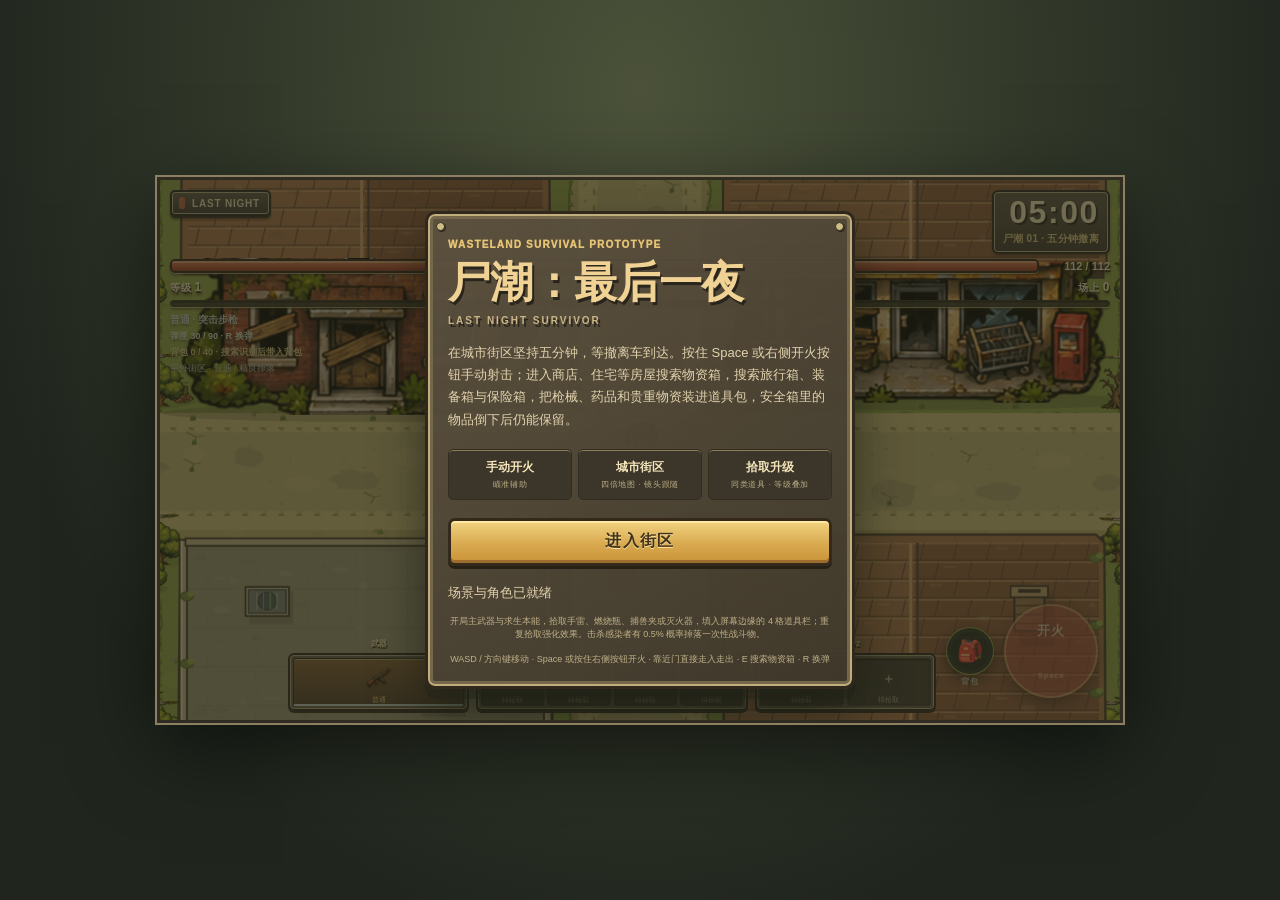
==== commit 556c4f9a: "feat: connect interface art to current game and verify regressions" ====
--- a/prototype-2d/index.html
+++ b/prototype-2d/index.html
@@ -113,12 +113,12 @@
     .skill-dock {
       position: absolute;
       z-index: 6;
-      left: 50%;
+      left: 128px;
+      right: 184px;
       bottom: calc(12px + var(--safe-bottom));
       display: flex;
       gap: 8px;
-      width: calc(100% - 18px);
-      transform: translateX(-50%);
+      width: auto;
       pointer-events: none;
     }
 
@@ -130,7 +130,7 @@
       position: relative;
       flex: 1;
       min-width: 0;
-      height: 32px;
+      height: 48px;
       padding: 2px 0;
       border-radius: 3px;
       background: #26322999;
@@ -141,7 +141,10 @@
     .skill-slot.core { color: var(--acid); }
     .skill-slot.boost { color: var(--cyan); }
     .skill-slot.empty { color: #7d897c; background: transparent; }
-    .skill-icon { display: block; font-size: 13px; font-weight: 900; line-height: 17px; }
+    .skill-icon { display: grid; place-items: center; height: 34px; font-size: 13px; font-weight: 900; line-height: 17px; }
+    .item-icon { display: block; width: 100%; height: 100%; max-height: 34px; object-fit: contain; padding: 2px; filter: drop-shadow(0 1px 1px #17140fcc); }
+    .inventory-icon svg { width: 100%; height: 100%; }
+    .pause-skill .item-icon { width: 42px; height: 42px; max-height: 42px; float: left; margin-right: 9px; }
     .skill-level { display: block; font-size: 7px; line-height: 9px; }
 
     .touch-zone {
@@ -581,6 +584,8 @@
   <script src="skills.js"></script>
   <script src="character-atlas.js"></script>
   <script src="character-art.js"></script>
+  <script src="item-art.js"></script>
+  <script src="item-effects.js"></script>
   <script src="loot-system.js"></script>
   <script src="inventory-system.js"></script>
   <script src="inventory-art.js"></script>
@@ -594,9 +599,11 @@
     const City = window.WASTELAND_CITY
     const Loot = window.WASTELAND_LOOT
     const Inventory = window.WASTELAND_INVENTORY
-    const itemArt = window.WASTELAND_ITEM_ART
+    const inventoryArt = window.WASTELAND_INVENTORY_ART
     const Houses = window.WASTELAND_HOUSES
-    if (!Skills || !City || !Loot || !Houses) {
+    const ItemArt = window.WASTELAND_ITEM_ART
+    const ItemEffects = window.WASTELAND_ITEM_EFFECTS
+    if (!Skills || !City || !Loot || !Houses || !ItemArt || !ItemEffects) {
       document.getElementById("introOverlay").innerHTML = '<div class="sheet"><h2>游戏配置未加载</h2><p class="lead">请将所有游戏脚本与 index.html 放在同一目录后重新打开。</p></div>'
       return
     }
@@ -674,6 +681,7 @@
     let hudTimer = 0
     let toastTimer = 0
     let joystickPointer = null
+    let renderedItemArtReady = null
 
     function clamp(value, minimum, maximum) { return Math.max(minimum, Math.min(maximum, value)) }
     function lerp(start, end, amount) { return start + (end - start) * amount }
@@ -765,17 +773,28 @@
     const visualAssets = { status: browserArt ? "loading" : "unavailable", ready: !browserArt, startedAt: performance.now() }
     const loadLabel = document.getElementById("assetLoadStatus")
     function syncVisualAssets() {
-      if (!browserArt || visualAssets.ready || visualAssets.status === "error") return
-      if (art?.environmentReady && window.WASTELAND_CHARACTER_ART?.ready) {
+      if (!browserArt || visualAssets.ready) return
+      const elapsed = performance.now() - visualAssets.startedAt
+      const environmentReady = Boolean(art?.environmentReady)
+      const characterReady = Boolean(window.WASTELAND_CHARACTER_ART?.ready)
+      const characterFailed = window.WASTELAND_CHARACTER_ART?.status === "error"
+      if (environmentReady && characterReady) {
         visualAssets.ready = true
         visualAssets.status = "ready"
-      } else if ((art?.environmentSettled && !art.environmentReady) || window.WASTELAND_CHARACTER_ART?.status === "error" || performance.now() - visualAssets.startedAt > 30000) {
-        visualAssets.status = "error"
-      }
-      const failed = visualAssets.status === "error"
-      ui.startRun.disabled = !visualAssets.ready && !failed
-      ui.startRun.textContent = visualAssets.ready ? "进入街区" : failed ? "重试加载素材" : "正在加载场景…"
-      if (loadLabel) loadLabel.textContent = visualAssets.ready ? "场景与角色已就绪" : failed ? "素材加载失败，请重试。" : "正在准备手绘场景与角色，请稍候。"
+      } else if (environmentReady && (characterFailed || elapsed > 20000)) {
+        // Character art has an existing vector renderer fallback. Do not block
+        // the playable scene when a slow mobile/tunnel image is still decoding.
+        visualAssets.ready = true
+        visualAssets.status = "fallback-character"
+      } else if ((art?.environmentSettled && !environmentReady && elapsed > 5000) || elapsed > 90000) {
+        // The terrain and gameplay can also run on the generated canvas when a
+        // public tunnel cannot finish transferring the large atlas files.
+        visualAssets.ready = true
+        visualAssets.status = "fallback-generated"
+      }
+      ui.startRun.disabled = !visualAssets.ready
+      ui.startRun.textContent = visualAssets.ready ? "进入街区" : "正在加载场景…"
+      if (loadLabel) loadLabel.textContent = visualAssets.status === "ready" ? "场景与角色已就绪" : visualAssets.ready ? "素材较慢，已启用内置绘制，可直接进入" : "正在准备手绘场景与角色，请稍候。"
     }
 
     function modifiers() {
@@ -841,6 +860,8 @@
         muzzle: 0,
         hurt: 0,
         invulnerable: 0,
+        invulnerableBurstTime: 0,
+        healFlash: 0,
         fireRateBoost: 0,
         ammoBoost: 0,
         sinceHit: 99,
@@ -955,7 +976,17 @@
       for (const element of [ui.introOverlay, ui.gameOverOverlay, ui.pauseOverlay]) element.hidden = element !== target
     }
 
+    function skillIconHtml(skill) {
+      const itemId = skill.id === "assaultRifle" ? state.weapon.id : skill.id
+      const picture = ItemArt.ready ? ItemArt.iconHtml(itemId, "item-icon", skill.name) : ""
+      if (picture) return picture
+      return Loot.supplyItems[itemId]
+        ? '<span class="item-icon inventory-icon">' + inventoryArt(supplyDescription(itemId)) + '</span>'
+        : '<span class="item-icon">' + skill.icon + '</span>'
+    }
+
     function renderSkillDock() {
+      renderedItemArtReady = ItemArt.ready
       const slots = build.slots().map(skill => skill.id === "assaultRifle" && state ? { ...skill, name: state.weapon.name, icon: Loot.weapons[state.weapon.id].icon, quality: state.weapon.quality } : skill)
       // The edge HUD has one main-weapon slot and four passive item slots.
       // Survival instinct remains in the build/pause sheet but is not a
@@ -963,9 +994,9 @@
       ui.skillDock.innerHTML = [{ group: "fixed", label: "武器", count: 1 }, { group: "core", label: "道具", count: 4 }, { group: "boost", label: "增益", count: 2 }].map(({ group, label, count }) => {
         const owned = slots.filter(skill => group === "fixed" ? skill.id === "assaultRifle" : skill.group === group)
         const placeholders = Array.from({ length: count - owned.length }, (_, index) => ({ id: `${group}-empty-${index}`, group, name: `空${label}槽 · 拾取道具球获得`, icon: "＋", level: 0 }))
-        return `<div class="skill-group ${group}"><div class="skill-group-label">${label}${group === "fixed" ? "" : ` ${owned.length}/${count}`}</div><div class="skill-group-slots">${owned.concat(placeholders).map(skill => `<div class="skill-slot ${skill.group} ${skill.level ? "" : "empty"}" data-skill-id="${skill.id}" role="img" aria-label="${skill.name}${skill.level ? ` · Lv.${skill.level} · ${Loot.qualities[skill.quality].name}` : ""}" title="${skill.name}${skill.description ? ` · ${skill.description}` : ""}" style="${skill.level ? `border-bottom:2px solid ${Loot.qualities[skill.quality].color}` : ""}"><span class="skill-icon">${skill.icon}</span><span class="skill-level">${skill.level ? group === "fixed" ? skill.id === "assaultRifle" ? Loot.qualities[skill.quality].name : "本能" : `Lv.${skill.level}` : "待拾取"}</span></div>`).join("")}</div></div>`
+        return `<div class="skill-group ${group}"><div class="skill-group-label">${label}${group === "fixed" ? "" : ` ${owned.length}/${count}`}</div><div class="skill-group-slots">${owned.concat(placeholders).map(skill => `<div class="skill-slot ${skill.group} ${skill.level ? "" : "empty"}" data-skill-id="${skill.id}" role="img" aria-label="${skill.name}${skill.level ? ` · Lv.${skill.level} · ${Loot.qualities[skill.quality].name}` : ""}" title="${skill.name}${skill.description ? ` · ${skill.description}` : ""}" style="${skill.level ? `border-bottom:2px solid ${Loot.qualities[skill.quality].color}` : ""}"><span class="skill-icon">${skill.level ? skillIconHtml(skill) : "＋"}</span><span class="skill-level">${skill.level ? group === "fixed" ? skill.id === "assaultRifle" ? Loot.qualities[skill.quality].name : "本能" : `Lv.${skill.level}` : "待拾取"}</span></div>`).join("")}</div></div>`
       }).join("")
-      ui.pauseSkills.innerHTML = slots.map(skill => `<div class="pause-skill"><strong>${skill.name}</strong><span>${Loot.qualities[skill.quality].name} · Lv.${skill.level}</span><small>${skill.description} ${skill.group === "fixed" ? "" : `当前效果系数 ${skill.effect.toFixed(1)}`}</small></div>`).join("")
+      ui.pauseSkills.innerHTML = slots.map(skill => `<div class="pause-skill">${skillIconHtml(skill)}<strong>${skill.name}</strong><span>${Loot.qualities[skill.quality].name} · Lv.${skill.level}</span><small>${skill.description} ${skill.group === "fixed" ? "" : `当前效果系数 ${skill.effect.toFixed(1)}`}</small></div>`).join("")
     }
 
     function startRun() {
@@ -1012,7 +1043,9 @@
       while (state.xp >= state.nextXp) {
         state.xp -= state.nextXp
         state.level += 1
+        const previousHp = state.player.hp
         state.player.hp = Math.min(state.player.maxHp, state.player.hp + build.effect("rationPack") * 8)
+        if (state.player.hp > previousHp) state.player.healFlash = 1.2
         state.nextXp = Math.round(5 + state.level * 2.1)
         toast(`生存等级 Lv.${state.level} · 永久升级请搜索场景道具球`)
         logEvent(`生存等级 Lv.${state.level} · 战斗继续`)
@@ -1025,17 +1058,70 @@
       return x >= minX - padding && x <= maxX + padding && y >= minY - padding && y <= maxY + padding
     }
 
+    function roomDoors(room) {
+      if (!room) return []
+      const candidates = []
+      const add = (door, fallbackSide) => {
+        if (!door || !Number.isFinite(Number(door.x)) || !Number.isFinite(Number(door.y))) return
+        const side = door.side || fallbackSide || "south"
+        // `room.doors` also contains interior wall doors. Only the explicit
+        // exits (or exterior invasion points) can cross the house shell.
+        if (door.exterior === false || side === "interior") return
+        const normalized = { ...door, x: Number(door.x), y: Number(door.y), side }
+        if (candidates.some(existing => existing.side === side && Math.hypot(existing.x - normalized.x, existing.y - normalized.y) < 2)) return
+        candidates.push(normalized)
+      }
+      for (const door of room.exits || []) add(door)
+      add(room.entry)
+      add(room.exit)
+      for (const entry of room.invasionEntrances || []) if (entry?.kind === "door") add(entry)
+      return candidates
+    }
+
+    function roomDoorForPoint(room, x, y) {
+      const doors = roomDoors(room)
+      if (!doors.length || !Number.isFinite(x) || !Number.isFinite(y)) return null
+      return doors.reduce((nearest, door) => {
+        const distance = (door.x - x) ** 2 + (door.y - y) ** 2
+        return !nearest || distance < nearest.distance ? { door, distance } : nearest
+      }, null)?.door || null
+    }
+
+    function roomDoorPoint(room, door, direction, inset = 0) {
+      if (!door) return null
+      const distance = Number.isFinite(inset) ? inset : 0
+      if (direction === "inside") {
+        if (door.side === "north") return { x: door.x, y: door.y + distance }
+        if (door.side === "south") return { x: door.x, y: door.y - distance }
+        if (door.side === "east") return { x: door.x - distance, y: door.y }
+        return { x: door.x + distance, y: door.y }
+      }
+      if (door.side === "north") return { x: door.x, y: door.y - distance }
+      if (door.side === "south") return { x: door.x, y: door.y + distance }
+      if (door.side === "east") return { x: door.x + distance, y: door.y }
+      return { x: door.x - distance, y: door.y }
+    }
+
+    function roomDoorOffset(door, x, y) {
+      if (!door) return { outward: Infinity, lateral: Infinity }
+      if (door.side === "north") return { outward: door.y - y, lateral: Math.abs(x - door.x) }
+      if (door.side === "south") return { outward: y - door.y, lateral: Math.abs(x - door.x) }
+      if (door.side === "east") return { outward: x - door.x, lateral: Math.abs(y - door.y) }
+      return { outward: door.x - x, lateral: Math.abs(y - door.y) }
+    }
+
     function roomHasDoorwayAccess(room, x, y, radius = 0) {
       if (!room || !Number.isFinite(x) || !Number.isFinite(y)) return false
+      const padding = Math.max(0, Number(radius) || 0)
       const frame = room.worldBounds
-      if (frame && x >= frame.minX - radius && x <= frame.maxX + radius && y >= frame.minY - radius && y <= frame.maxY + radius) return true
-      const door = room.entry || room.exit
-      if (!door) return false
-      const reach = 42 + Math.max(0, radius)
-      if (door.side === "south") return Math.abs(x - door.x) <= reach && y >= door.y - 30 - radius && y <= door.y + 76 + radius
-      if (door.side === "north") return Math.abs(x - door.x) <= reach && y <= door.y + 30 + radius && y >= door.y - 76 - radius
-      if (door.side === "east") return Math.abs(y - door.y) <= reach && x >= door.x - 30 - radius && x <= door.x + 76 + radius
-      return Math.abs(y - door.y) <= reach && x <= door.x + 30 + radius && x >= door.x - 76 - radius
+      if (frame && x >= frame.minX - padding && x <= frame.maxX + padding && y >= frame.minY - padding && y <= frame.maxY + padding) return true
+      const reach = 44 + padding
+      return roomDoors(room).some(door => {
+        if (door.side === "south") return Math.abs(x - door.x) <= reach && y >= door.y - 36 - padding && y <= door.y + 72 + padding
+        if (door.side === "north") return Math.abs(x - door.x) <= reach && y <= door.y + 36 + padding && y >= door.y - 72 - padding
+        if (door.side === "east") return Math.abs(y - door.y) <= reach && x >= door.x - 36 - padding && x <= door.x + 72 + padding
+        return Math.abs(y - door.y) <= reach && x <= door.x + 36 + padding && x >= door.x - 72 - padding
+      })
     }
 
     function roomAtPoint(x, y, radius = 0) {
@@ -1046,6 +1132,28 @@
       return null
     }
 
+    function actorInsideRoom(room, x, y, radius = 0) {
+      if (!room || !Number.isFinite(x) || !Number.isFinite(y)) return false
+      const frame = room.worldBounds
+      if (!frame) return pointInRoom(room, x, y) && roomHasDoorwayAccess(room, x, y, radius)
+      if (x >= frame.minX && x <= frame.maxX && y >= frame.minY && y <= frame.maxY) return true
+      // The physical collision porch is longer than the visible floor's
+      // occupancy threshold. A survivor who has crossed the outer door marker
+      // is already on the street and must not be clamped back into the room.
+      return roomDoors(room).some(door => {
+        if (door.side === "north") return Math.abs(x - door.x) <= 44 && y >= door.y && y <= frame.minY
+        if (door.side === "south") return Math.abs(x - door.x) <= 44 && y <= door.y && y >= frame.maxY
+        if (door.side === "east") return Math.abs(y - door.y) <= 44 && x <= door.x && x >= frame.maxX
+        return Math.abs(y - door.y) <= 44 && x >= door.x && x <= frame.minX
+      })
+    }
+
+    function interiorRoomAtPoint(x, y, radius = 0) {
+      if (!state?.houseRooms) return null
+      for (const room of state.houseRooms.values()) if (actorInsideRoom(room, x, y, radius)) return room
+      return null
+    }
+
     function ensureRoomActivity(room) {
       if (!room || room.initialSpawned || !state || state.phase !== "playing") return
       room.initialSpawned = true
@@ -1055,12 +1163,12 @@
     function updateActiveRoom() {
       if (!state?.player) return null
       const current = state.room
-      if (current && roomHasDoorwayAccess(current, state.player.x, state.player.y, state.player.radius || 0) && pointInRoom(current, state.player.x, state.player.y, state.player.radius || 0)) {
+      if (current && actorInsideRoom(current, state.player.x, state.player.y, state.player.radius || 0)) {
         state.activeHouseId = current.houseId
         state.scene = "city"
         return current
       }
-      const next = roomAtPoint(state.player.x, state.player.y, state.player.radius || 0)
+      const next = interiorRoomAtPoint(state.player.x, state.player.y, state.player.radius || 0)
       state.room = next
       state.activeHouseId = next?.houseId || null
       state.scene = "city"
@@ -1069,37 +1177,37 @@
     }
 
     function activeIsFree(x, y, radius = 18) {
-      const room = state.room && pointInRoom(state.room, x, y, radius) ? state.room : roomAtPoint(x, y, radius)
-      if (room && roomHasDoorwayAccess(room, x, y, radius)) return houseSystem.isFree(room, x, y, radius)
+      const room = roomAtPoint(x, y, radius)
+      if (room && houseSystem.isFree(room, x, y, radius)) return true
       return city.isFree(x, y, radius)
     }
 
     function moveEntity(entity, dx, dy) {
-      const radius = entity.radius || 18
-      const currentRoom = roomAtPoint(entity.x, entity.y, radius) || (state.room && pointInRoom(state.room, entity.x, entity.y, radius) && roomHasDoorwayAccess(state.room, entity.x, entity.y, radius) ? state.room : null)
-      const targetRoom = roomAtPoint(entity.x + dx, entity.y + dy, radius)
-      const room = currentRoom || targetRoom
-      const door = room?.entry || room?.exit
-      // The doorway is an explicit gap in the roof/wall, so crossing its
-      // short porch must not be fed into the indoor clamp (which would snap a
-      // street coordinate to the first walkable interior point). Move through
-      // the corridor one normal physics step at a time and let the next tick
-      // choose the city or room collision provider.
-      if (room && door && door.side === "south" && Math.abs(entity.x - door.x) <= 50 + radius && Math.abs(dx) <= Math.abs(dy) * 1.8 + .001 && Math.abs(entity.y - door.y) <= 92 + radius) {
-        entity.x += dx
-        entity.y += dy
-        if (entity === state.player) updateActiveRoom()
-        return
-      }
-      if (room) {
-        if (entity === state.player && state.room !== room) {
-          state.room = room
-          state.activeHouseId = room.houseId
-          state.scene = "city"
-          ensureRoomActivity(room)
+      if (!entity || ![entity.x, entity.y, dx, dy].every(Number.isFinite)) return
+      const radius = Number.isFinite(entity.radius) ? Math.max(0, entity.radius) : 18
+      const steps = Math.max(1, Math.ceil(Math.max(Math.abs(dx), Math.abs(dy)) / Math.max(8, radius / 2)))
+      const stepX = dx / steps, stepY = dy / steps
+      // Resolve against the union of street and floor collision at each small
+      // axis step. This keeps both doors continuous without bypassing walls,
+      // furniture, or room bounds, and permits an actor to slide off a jamb.
+      for (let step = 0; step < steps; step++) for (const axis of ["x", "y"]) {
+        const amount = axis === "x" ? stepX : stepY
+        if (!amount) continue
+        const start = entity[axis]
+        const maximum = (axis === "x" ? WORLD_WIDTH : WORLD_HEIGHT) - CONFIG.worldMargin - radius
+        const end = clamp(start + amount, CONFIG.worldMargin + radius, maximum)
+        const free = value => activeIsFree(axis === "x" ? value : entity.x, axis === "y" ? value : entity.y, radius)
+        if (free(end)) entity[axis] = end
+        else {
+          let low = 0, high = 1
+          for (let iteration = 0; iteration < 9; iteration++) {
+            const middle = (low + high) / 2
+            if (free(start + (end - start) * middle)) low = middle
+            else high = middle
+          }
+          entity[axis] = start + (end - start) * low
         }
-        houseSystem.move(room, entity, dx, dy)
-      } else city.move(entity, dx, dy)
+      }
       if (entity === state.player) updateActiveRoom()
     }
 
@@ -1149,7 +1257,7 @@
     function inventoryCard(item, area, index, columns) {
       const d = Inventory.data(item), shape = Inventory.size(item), quality = item.quality || d.quality
       const selected = state.bagSelection === item.id && (state.selectionArea || "bag") === area
-      return `<button type="button" class="${area === "search" ? "loot-card ready" : "bag-slot"} item-card${selected ? " is-selected" : ""}${item.rotated ? " rotated" : ""}" data-grid-area="${area}" data-item-id="${item.id}" data-bag-index="${index}" data-bag-cell="${item.slot}" ${area === "search" ? `data-search-index="${index}"` : ""} aria-label="${d.name}，${shape.width}乘${shape.height}格，${Inventory.quantity(item)}件" style="grid-column:${item.slot % columns + 1}/span ${shape.width};grid-row:${Math.floor(item.slot / columns) + 1}/span ${shape.height};--item-tint:${Loot.qualities[quality]?.color || "#adbaa5"}65"><span class="item-name">${d.name}</span>${itemArt(d)}${item.level || d.level ? `<span class="item-level">${item.level || d.level}级</span>` : ""}${Inventory.quantity(item) > 1 ? `<span class="item-count">${Inventory.quantity(item)}</span>` : ""}</button>`
+      return `<button type="button" class="${area === "search" ? "loot-card ready" : "bag-slot"} item-card${selected ? " is-selected" : ""}${item.rotated ? " rotated" : ""}" data-grid-area="${area}" data-item-id="${item.id}" data-bag-index="${index}" data-bag-cell="${item.slot}" ${area === "search" ? `data-search-index="${index}"` : ""} aria-label="${d.name}，${shape.width}乘${shape.height}格，${Inventory.quantity(item)}件" style="grid-column:${item.slot % columns + 1}/span ${shape.width};grid-row:${Math.floor(item.slot / columns) + 1}/span ${shape.height};--item-tint:${Loot.qualities[quality]?.color || "#adbaa5"}65"><span class="item-name">${d.name}</span>${inventoryArt(d)}${item.level || d.level ? `<span class="item-level">${item.level || d.level}级</span>` : ""}${Inventory.quantity(item) > 1 ? `<span class="item-count">${Inventory.quantity(item)}</span>` : ""}</button>`
     }
     function gridBackground(columns, capacity) {
       return Array.from({ length: capacity }, (_, slot) => `<div class="grid-cell" data-grid-cell="${slot}" data-bag-cell="${slot}" style="grid-column:${slot % columns + 1};grid-row:${Math.floor(slot / columns) + 1}" aria-hidden="true"></div>`).join("")
@@ -1181,14 +1289,14 @@
       const weaponKey = JSON.stringify([state.weapon, availableAmmo()])
       if (ui.mainEquipment.renderKey !== weaponKey) {
         ui.mainEquipment.renderKey = weaponKey
-        ui.mainEquipment.innerHTML = `${itemArt(supplyDescription(state.weapon.id))}<div><b>主武器 · ${state.weapon.name}</b><small>${qualityLabel(state.weapon.quality)} · ${state.weapon.ammoInMag} / ${availableAmmo()} 发</small></div>`
+        ui.mainEquipment.innerHTML = `${inventoryArt(supplyDescription(state.weapon.id))}<div><b>主武器 · ${state.weapon.name}</b><small>${qualityLabel(state.weapon.quality)} · ${state.weapon.ammoInMag} / ${availableAmmo()} 发</small></div>`
       }
       const equipKey = JSON.stringify([state.equipment, state.bagSelection])
       if (ui.equipmentGrid.renderKey !== equipKey) {
         ui.equipmentGrid.renderKey = equipKey
         ui.equipmentGrid.innerHTML = Object.entries(equipmentLabels).map(([slot, label]) => {
           const item = state.equipment[slot], d = Inventory.data(item)
-          return `<button class="equipment-slot" type="button" data-equipment-slot="${slot}" aria-label="${label}${item ? `：${d.name}` : "：未装备"}" style="background:${item ? Loot.qualities[item.quality || d.quality].color + "44" : "#3b3d31"}"><span>${item ? d.name : label}</span>${item ? itemArt(d) : "◇"}<small>${d.level ? d.level + "级" : ""}</small></button>`
+          return `<button class="equipment-slot" type="button" data-equipment-slot="${slot}" aria-label="${label}${item ? `：${d.name}` : "：未装备"}" style="background:${item ? Loot.qualities[item.quality || d.quality].color + "44" : "#3b3d31"}"><span>${item ? d.name : label}</span>${item ? inventoryArt(d) : "◇"}<small>${d.level ? d.level + "级" : ""}</small></button>`
         }).join("")
       }
       if (state.bagDrag) return
@@ -1355,6 +1463,7 @@
       } else if (["food", "medical"].includes(d.category)) {
         if (state.player.hp >= state.player.maxHp) { toast("生命已满", 1.5); return false }
         state.player.hp = Math.min(state.player.maxHp, state.player.hp + d.heal)
+        state.player.healFlash = 1.2
         if (Inventory.quantity(item) > 1) Inventory.setQuantity(item, Inventory.quantity(item) - 1); else grid.items.splice(Number(index), 1)
         toast(`使用 ${d.name}`, 1.5)
       } else { toast("这件物资可携带撤离", 1.5); return false }
@@ -1600,6 +1709,7 @@
       }
       const description = Loot.describe(ball)
       let message
+      const previousHp = state.player.hp
       if (ball.kind === "gun") {
         const same = state.weapon.id === ball.itemId
         const better = Loot.ranks.indexOf(ball.quality) > Loot.ranks.indexOf(state.weapon.quality)
@@ -1624,6 +1734,7 @@
           message = `${result.acquired ? "获得" : "强化"}${description.name} · Lv.${result.level} · ${Loot.qualities[result.quality].name}`
         }
       }
+      if (state.player.hp > previousHp) state.player.healFlash = 1.2
       particle(ball.x, ball.y, description.quality.color, 12, 110)
       toast(message, 2.6); logEvent(message); renderSkillDock()
       return true
@@ -1633,7 +1744,10 @@
       const details = Loot.describe(drop)
       const effect = details.consumable
       if (!effect) return
-      if (effect.effect === "invulnerable") state.player.invulnerable = Math.max(state.player.invulnerable, effect.duration)
+      if (effect.effect === "invulnerable") {
+        state.player.invulnerable = Math.max(state.player.invulnerable, effect.duration)
+        state.player.invulnerableBurstTime = effect.duration
+      }
       if (effect.effect === "fireRate") state.player.fireRateBoost = Math.max(state.player.fireRateBoost, effect.duration)
       if (effect.effect === "ammo") state.player.ammoBoost = Math.max(state.player.ammoBoost, effect.duration)
       particle(drop.x, drop.y, details.color, 14, 125)
@@ -1712,12 +1826,14 @@
       return true
     }
 
-    function doorDirection(room) {
-      if (!room?.bounds || !room.exit) return { x: 0, y: 1 }
+    function doorDirection(room, point) {
+      if (!room?.bounds) return { x: 0, y: 1 }
       const centerX = (room.bounds.minX + room.bounds.maxX) / 2
       const centerY = (room.bounds.minY + room.bounds.maxY) / 2
-      const dx = room.exit.x - centerX
-      const dy = room.exit.y - centerY
+      const door = roomDoorForPoint(room, point?.x, point?.y) || roomDoors(room)[0]
+      if (!door) return { x: 0, y: 1 }
+      const dx = door.x - centerX
+      const dy = door.y - centerY
       const length = Math.max(1, Math.hypot(dx, dy))
       return { x: dx / length, y: dy / length }
     }
@@ -1783,7 +1899,12 @@
       if (typeof houseSystem.getInvasionEntrances === "function") sources.push(houseSystem.getInvasionEntrances(room))
       if (Array.isArray(houseSystem.invasionEntrances)) sources.push(houseSystem.invasionEntrances)
       for (const key of ["invasionEntrances", "invasionPoints", "entryPoints"]) if (Array.isArray(room[key])) sources.push(room[key])
-      const entries = sources.find(Array.isArray) || []
+      // Keep every source: older room objects expose only invasionPoints while
+      // the two-door plan exposes exits plus windows. Deduping below keeps a
+      // single north/south doorway even when both APIs describe it.
+      const entries = sources.filter(Array.isArray).flat()
+      for (const door of roomDoors(room)) entries.push({ ...door, kind: "door", exterior: true })
+      const seen = new Set()
       return entries.map((entry, index) => {
         if (!entry || !Number.isFinite(Number(entry.x)) || !Number.isFinite(Number(entry.y))) return null
         const source = entry.source && Number.isFinite(Number(entry.source.x)) ? entry.source : entry
@@ -1793,21 +1914,28 @@
         const x = fromRect ? Number(source.x) + width / 2 : Number(entry.x)
         const y = fromRect ? Number(source.y) + height / 2 : Number(entry.y)
         if (!Number.isFinite(x) || !Number.isFinite(y)) return null
-        return { ...entry, x, y, id: entry.id || `${entry.kind || "entry"}-${index + 1}`, side: entry.side || "interior" }
+        const side = entry.side || "interior"
+        const id = entry.id || `${entry.kind || "entry"}-${side}-${Math.round(x)}-${Math.round(y)}`
+        const key = `${entry.kind || "entry"}:${side}:${Math.round(x)}:${Math.round(y)}`
+        if (seen.has(key)) return null
+        seen.add(key)
+        return { ...entry, x, y, id, side }
       }).filter(Boolean)
     }
 
     function indoorSpawnCandidate(room, entry, radius) {
       const margin = radius + 12
-      let x = entry.x
-      let y = entry.y
+      const door = entry?.side ? entry : roomDoorForPoint(room, entry?.x, entry?.y)
+      let x = Number.isFinite(Number(entry?.x)) ? Number(entry.x) : door?.x
+      let y = Number.isFinite(Number(entry?.y)) ? Number(entry.y) : door?.y
+      if (!Number.isFinite(x) || !Number.isFinite(y)) return { x: room?.bounds?.minX || 0, y: room?.bounds?.minY || 0 }
       // Windows sit on the perimeter; move the spawn point inward so the
       // collision radius remains inside the room. Interior doors keep their
       // center point and are clamped by the room bounds below.
-      if (entry.side === "north") y += margin
-      else if (entry.side === "south") y -= margin
-      else if (entry.side === "west") x += margin
-      else if (entry.side === "east") x -= margin
+      if (door?.side === "north") y += margin
+      else if (door?.side === "south") y -= margin
+      else if (door?.side === "west") x += margin
+      else if (door?.side === "east") x -= margin
       return {
         x: clamp(x, room.bounds.minX + margin, room.bounds.maxX - margin),
         y: clamp(y, room.bounds.minY + margin, room.bounds.maxY - margin)
@@ -1963,30 +2091,17 @@
     }
 
     function buildingHitFraction(ax, ay, bx, by, padding = 0) {
-      const sourceRoom = roomAtPoint(ax, ay, padding) || (state?.room && pointInRoom(state.room, ax, ay, padding) ? state.room : null)
-      if (sourceRoom) {
-        if (typeof houseSystem.segmentHitFraction === "function") return houseSystem.segmentHitFraction(sourceRoom, ax, ay, bx, by, padding)
-        let closest = null
-        for (const obstacle of sourceRoom.obstacles || []) {
-          const hit = segmentRectFraction(ax, ay, bx, by, obstacle, padding)
-          if (hit !== null && (closest === null || hit < closest)) closest = hit
-        }
-        return closest
-      }
       let closest = null
-      for (const building of city.buildings) {
-        let near = 0, far = 1
-        for (const [origin, delta, minimum, maximum] of [[ax, bx - ax, building.x - padding, building.x + building.width + padding], [ay, by - ay, building.y - padding, building.y + building.height + padding]]) {
-          if (Math.abs(delta) < .00001) {
-            if (origin < minimum || origin > maximum) { near = 2; break }
-          } else {
-            const first = (minimum - origin) / delta
-            const second = (maximum - origin) / delta
-            near = Math.max(near, Math.min(first, second))
-            far = Math.min(far, Math.max(first, second))
-          }
-        }
-        if (near <= far && (closest === null || near < closest)) closest = near
+      // Every house shares the street's world coordinates. Use its footprint
+      // only to reject distant rays, then test the actual walls and furniture
+      // from either side of a door. Check all houses so a ray leaving one room
+      // still stops at a neighbouring building.
+      for (const house of houseSystem.houses) {
+        const outlineHit = segmentRectFraction(ax, ay, bx, by, house.building, padding)
+        if (outlineHit === null) continue
+        const room = state?.houseRooms?.get(house.id)
+        const hit = room ? houseSystem.segmentHitFraction(room, ax, ay, bx, by, padding) : outlineHit
+        if (hit !== null && (closest === null || hit < closest)) closest = hit
       }
       return closest
     }
@@ -2056,12 +2171,11 @@
       player.muzzle = .075
       player.recoil = 1
       const muzzle = muzzlePosition()
-      const mount = weaponMount(player)
       state.stats.shots += 1
       for (let pellet = 0; pellet < stats.pellets && state.projectiles.length < CONFIG.projectileCap; pellet += 1) {
         const offset = (pellet - (stats.pellets - 1) / 2) * stats.spread
         const angle = player.armAngle + offset
-        state.projectiles.push({ id: id(), x: muzzle.x, y: muzzle.y, oldX: muzzle.x, oldY: muzzle.y, sweepOrigin: { x: player.x + mount.x, y: player.y + mount.y }, vx: Math.cos(angle) * stats.bulletSpeed, vy: Math.sin(angle) * stats.bulletSpeed, life: stats.bulletLife, damage: stats.bulletDamage * (build.level("scatterModule") ? .66 : 1), remaining: stats.pierce + 1, hitIds: new Set(), burn: stats.burn, arc: stats.arc })
+        state.projectiles.push({ id: id(), x: muzzle.x, y: muzzle.y, oldX: muzzle.x, oldY: muzzle.y, sweepOrigin: { x: player.x, y: player.y }, vx: Math.cos(angle) * stats.bulletSpeed, vy: Math.sin(angle) * stats.bulletSpeed, life: stats.bulletLife, damage: stats.bulletDamage * (build.level("scatterModule") ? .66 : 1), remaining: stats.pierce + 1, hitIds: new Set(), burn: stats.burn, arc: stats.arc })
       }
       particle(muzzle.x, muzzle.y, "#ffd373", 2, 45)
       return true
@@ -2096,7 +2210,8 @@
         bullet.x += bullet.vx * dt
         bullet.y += bullet.vy * dt
         bullet.life -= dt
-        // Sweep the shoulder-to-muzzle segment once so an enemy inside the rifle's reach is hittable.
+        // Sweep from the collision body's centre once so touching enemies stay
+        // hittable as the raised shoulders and short arms turn through a shot.
         // The rendered bullet still begins at the muzzle, then follows normal flight on later ticks.
         const collisionOrigin = bullet.sweepOrigin || { x: bullet.oldX, y: bullet.oldY }
         bullet.sweepOrigin = null
@@ -2177,7 +2292,7 @@
       if (player.movingSpeed > 1) { player.walkCycle += (5 + stride * 8) * dt; player.gait = lerp(player.gait, stride, Math.min(1, dt * 16)) }
       else player.gait = Math.max(0, player.gait - dt * 8)
       player.bodyAngle = 0
-      for (const property of ["attack", "muzzle", "hurt", "invulnerable", "fireRateBoost", "ammoBoost", "instinctFlash", "arcTimer", "throwAction"]) player[property] = Math.max(0, player[property] - dt)
+      for (const property of ["attack", "muzzle", "hurt", "invulnerable", "invulnerableBurstTime", "healFlash", "fireRateBoost", "ammoBoost", "instinctFlash", "arcTimer", "throwAction"]) player[property] = Math.max(0, player[property] - dt)
       player.recoil = Math.max(0, player.recoil - dt * 13)
       player.sinceHit += dt
       if (player.sinceHit > 4) player.hp = Math.min(player.maxHp, player.hp + stats.regen * dt)
@@ -2205,7 +2320,7 @@
 
     function updateEnemies(dt) {
       const player = state.player
-      const playerRoom = city.isFree(player.x, player.y, player.radius) ? null : roomAtPoint(player.x, player.y, player.radius)
+      const playerRoom = interiorRoomAtPoint(player.x, player.y, player.radius)
       city.updateNavigation(player.x, player.y)
       const grid = new Map()
       const cellSize = 58
@@ -2220,31 +2335,55 @@
         enemy.trapTimer = Math.max(0, (enemy.trapTimer || 0) - dt)
         if (enemy.trapTimer <= 0) enemy.trapSlow = 0
         enemy.speed = enemy.baseSpeed * (1 + Math.min(.85, state.time / 240)) * (enemy.trapTimer > 0 ? (enemy.trapSlow || .3) : 1)
-        const enemyRoom = roomAtPoint(enemy.x, enemy.y, enemy.radius) || (state.room && pointInRoom(state.room, enemy.x, enemy.y, enemy.radius) ? state.room : null)
+        const enemyRoom = interiorRoomAtPoint(enemy.x, enemy.y, enemy.radius)
         const onStreet = city.isFree(enemy.x, enemy.y, enemy.radius)
         let streetMovement = false
         let waypoint
         if (enemyRoom && enemyRoom === playerRoom) {
-          const door = enemyRoom.entry
-          // Bridge the open threshold before asking the indoor navigator for
-          // a route; its collision bounds start beyond the outdoor approach.
-          waypoint = Math.abs(enemy.x - door.x) < 32 && enemy.y >= door.y - 58
-            ? { x: door.x, y: door.y - 94 }
-            : houseSystem.steer(enemyRoom, enemy.x, enemy.y, player.x, player.y, enemy.radius)
+          // Both entrances belong to the same floor graph. The navigator can
+          // therefore chase directly, including when one actor is standing in
+          // a north or south threshold.
+          let target = player
+          if (!houseSystem.isFree(enemyRoom, player.x, player.y, enemy.radius)) {
+            // A large infected still reaches contact range when the survivor
+            // hugs furniture with a smaller radius. Pick a standable point
+            // beside the survivor before solving the room's graph.
+            const angle = Math.atan2(enemy.y - player.y, enemy.x - player.x)
+            const approachRadius = Math.min(enemy.radius + player.radius - 4, enemy.radius + 12)
+            const candidates = []
+            for (let index = 0; index < 16; index++) {
+              const direction = angle + index / 16 * Math.PI * 2
+              const point = { x: player.x + Math.cos(direction) * approachRadius, y: player.y + Math.sin(direction) * approachRadius }
+              if (houseSystem.isFree(enemyRoom, point.x, point.y, enemy.radius)) candidates.push(point)
+            }
+            candidates.sort((a, b) => distanceSquared(a.x, a.y, enemy.x, enemy.y) - distanceSquared(b.x, b.y, enemy.x, enemy.y))
+            target = candidates[0] || player
+          }
+          waypoint = houseSystem.steer(enemyRoom, enemy.x, enemy.y, target.x, target.y, enemy.radius)
         } else if (enemyRoom && !onStreet) {
-          const door = enemyRoom.entry
-          // A target outside this floor must be reached through the doorway,
-          // not by steering toward an unreachable point beyond an inner wall.
-          waypoint = Math.abs(enemy.x - door.x) < 32 && enemy.y >= door.y - 58
-            ? { x: door.x, y: enemyRoom.bounds.maxY + enemy.radius + 8 }
-            : houseSystem.steer(enemyRoom, enemy.x, enemy.y, door.x, door.y, enemy.radius)
+          // A target outside this floor must be reached through the nearest
+          // of the two doors, not by steering toward an unreachable point
+          // beyond an inner wall.
+          const door = roomDoorForPoint(enemyRoom, enemy.x, enemy.y) || roomDoors(enemyRoom)[0]
+          const inside = roomDoorPoint(enemyRoom, door, "inside", Math.max(54, enemy.radius + 30)) || { x: enemy.x, y: enemy.y }
+          const outside = roomDoorPoint(enemyRoom, door, "outside", Math.max(42, enemy.radius + 18)) || inside
+          const offset = roomDoorOffset(door, enemy.x, enemy.y)
+          waypoint = offset.lateral < 32 && offset.outward >= -Math.max(54, enemy.radius + 30) - 8
+            ? outside
+            : houseSystem.steer(enemyRoom, enemy.x, enemy.y, inside.x, inside.y, enemy.radius)
         } else {
-          const target = playerRoom?.entry || player
+          const door = playerRoom
+            ? roomDoorForPoint(playerRoom, enemy.x, enemy.y) || roomDoorForPoint(playerRoom, player.x, player.y) || roomDoors(playerRoom)[0]
+            : null
+          const outside = playerRoom ? roomDoorPoint(playerRoom, door, "outside", Math.max(42, enemy.radius + 18)) : null
+          const inside = playerRoom ? roomDoorPoint(playerRoom, door, "inside", Math.max(54, enemy.radius + 30)) : null
+          const target = outside || player
           streetMovement = true
           waypoint = city.steer(enemy.x, enemy.y, target.x, target.y, enemy.radius)
-          if (playerRoom && Math.abs(enemy.x - target.x) < 32 && Math.abs(enemy.y - target.y) < 58) {
+          const offset = roomDoorOffset(door, enemy.x, enemy.y)
+          if (playerRoom && outside && offset.lateral < 32 && offset.outward <= Math.max(42, enemy.radius + 18) + 18) {
             streetMovement = false
-            waypoint = { x: target.x, y: target.y - 94 }
+            waypoint = inside || target
           }
         }
         const dx = waypoint.x - enemy.x
@@ -2274,6 +2413,12 @@
         }
         const gx = Math.floor(enemy.x / cellSize)
         const gy = Math.floor(enemy.y / cellSize)
+        const doorwayRoom = enemyRoom || playerRoom
+        const doorway = roomDoorForPoint(doorwayRoom, enemy.x, enemy.y)
+        const doorwayOffset = roomDoorOffset(doorway, enemy.x, enemy.y)
+        // Separation is a soft crowd preference. At a single-body doorway it
+        // must not overpower forward steering and pin neighbours on the jambs.
+        const separationScale = doorway && doorwayOffset.lateral < 64 && Math.abs(doorwayOffset.outward) < 104 ? .12 : 1
         for (let x = gx - 1; x <= gx + 1; x += 1) for (let y = gy - 1; y <= gy + 1; y += 1) {
           for (const other of grid.get(`${x},${y}`) || []) {
             if (other === enemy || other.dead) continue
@@ -2281,7 +2426,7 @@
             const gapY = enemy.y - other.y
             const gap = Math.hypot(gapX, gapY)
             const spacing = (enemy.radius + other.radius) * .8
-            if (gap > 0 && gap < spacing) { vx += gapX / gap * (spacing - gap) * 3; vy += gapY / gap * (spacing - gap) * 3 }
+            if (gap > 0 && gap < spacing) { vx += gapX / gap * (spacing - gap) * 3 * separationScale; vy += gapY / gap * (spacing - gap) * 3 * separationScale }
           }
         }
         const previousX = enemy.x
@@ -2318,8 +2463,15 @@
     function launchThrowable(kind, level, target) {
       if (!target || (kind !== "extinguisher" && state.throwableProjectiles.length >= 18)) return false
       const player = state.player
-      const startX = player.x + Math.cos(player.aim) * 14
-      const startY = player.y + Math.sin(player.aim) * 14 - 16
+      // One support hand uses one tool at a time. Ready cooldowns wait until
+      // this short action finishes instead of spawning four tools in one palm.
+      if (player.throwAction > 0) return false
+      player.throwAction = kind === "extinguisher" ? .3 : .38
+      player.throwKind = kind
+      player.armAngle = Math.atan2(target.y - player.y + 14, target.x - player.x)
+      const releaseHand = window.WASTELAND_CHARACTER_ART.pose("hero", player, { gun: { scaleX: state.weapon.id === "submachineGun" ? .8 : 1 } }).arms[0].end
+      const startX = player.x + releaseHand.x
+      const startY = player.y + releaseHand.y
       let targetX = target.x
       let targetY = target.y
       // The extinguisher is a held tool rather than a thrown object. Start
@@ -2330,8 +2482,8 @@
         // Snap the short spray gesture to the current lock-on target so the
         // nozzle, arm and fan all share one direction on the release frame.
         player.armAngle = direction
-        const handX = player.x + Math.cos(direction) * 30
-        const handY = player.y - 14 + Math.sin(direction) * 30
+        const handX = startX + Math.cos(direction) * 4.8
+        const handY = startY + Math.sin(direction) * 4.8
         player.throwAction = .3
         player.throwKind = kind
         createExtinguisherZone(level, handX, handY, direction)
@@ -2357,7 +2509,6 @@
       })
       player.throwAction = .38
       player.throwKind = kind
-      player.armAngle = Math.atan2(targetY - player.y, targetX - player.x)
       particle(startX, startY, kind === "molotov" ? "#ff8b42" : kind === "bearTrap" ? "#bdc58c" : kind === "extinguisher" ? "#bde8df" : "#ffc15d", 2, 30)
       return true
     }
@@ -2387,6 +2538,35 @@
       return zone
     }
 
+    function pointInSpray(x, y, zone) {
+      const dx = x - zone.x, dy = y - zone.y
+      const difference = Math.atan2(Math.sin(Math.atan2(dy, dx) - zone.angle), Math.cos(Math.atan2(dy, dx) - zone.angle))
+      return dx * dx + dy * dy <= zone.radius * zone.radius && Math.abs(difference) <= zone.halfAngle
+    }
+
+    function circleTouchesSpray(fire, spray) {
+      if (pointInSpray(fire.x, fire.y, spray)) return true
+      const dx = fire.x - spray.x, dy = fire.y - spray.y, distance = Math.hypot(dx, dy)
+      if (distance <= fire.radius) return true
+      const difference = Math.atan2(Math.sin(Math.atan2(dy, dx) - spray.angle), Math.cos(Math.atan2(dy, dx) - spray.angle))
+      if (Math.abs(difference) <= spray.halfAngle && distance <= spray.radius + fire.radius) return true
+      // Test distance to both finite edges of the sector, so touching its side
+      // extinguishes only the covered fuel instead of deleting the whole fire.
+      for (const side of [-1, 1]) {
+        const angle = spray.angle + side * spray.halfAngle, ux = Math.cos(angle), uy = Math.sin(angle)
+        const reach = clamp(dx * ux + dy * uy, 0, spray.radius)
+        if ((dx - ux * reach) ** 2 + (dy - uy * reach) ** 2 <= fire.radius ** 2) return true
+      }
+      return false
+    }
+
+    function suppressFire(fire, spray) {
+      if (!circleTouchesSpray(fire, spray)) return
+      const masks = fire.suppressed || (fire.suppressed = [])
+      if (!masks.some(mask => mask.x === spray.x && mask.y === spray.y && mask.angle === spray.angle && mask.radius === spray.radius && mask.halfAngle === spray.halfAngle))
+        masks.push({ x: spray.x, y: spray.y, radius: spray.radius, angle: spray.angle, halfAngle: spray.halfAngle })
+    }
+
     function resolveThrowable(projectile) {
       const { kind, level, targetX: x, targetY: y } = projectile
       if (kind === "grenade") {
@@ -2420,40 +2600,35 @@
     }
 
     function updateThrowableZones(dt) {
+      const extinguisherZones = state.extinguisherZones?.length ? state.extinguisherZones : state.slowZones || state.extinguisherZones || []
+      for (const spray of extinguisherZones) if (spray.life > 0)
+        for (const fire of state.fireZones) if (fire.life > 0) suppressFire(fire, spray)
       for (const zone of state.fireZones) {
         zone.life -= dt
         zone.tick -= dt
         if (zone.tick <= 0) {
           zone.tick = .42
-          for (const enemy of state.enemies) if (!enemy.dead && distanceSquared(zone.x, zone.y, enemy.x, enemy.y) < (zone.radius + enemy.radius) ** 2) {
+          for (const enemy of state.enemies) if (!enemy.dead && distanceSquared(zone.x, zone.y, enemy.x, enemy.y) < (zone.radius + enemy.radius) ** 2
+            && !(zone.suppressed || []).some(mask => pointInSpray(enemy.x, enemy.y, mask))) {
             hitEnemy(enemy, 5 + zone.level * 3, "molotov")
             enemy.burn = Math.max(enemy.burn, 1.1 + zone.level * .22)
             enemy.burnLevel = Math.max(enemy.burnLevel, zone.level)
           }
-          particle(zone.x + randomBetween(-zone.radius, zone.radius), zone.y + randomBetween(-zone.radius, zone.radius), "#ff713d", 3, 38)
+          const emberAngle = randomBetween(0, Math.PI * 2), emberRadius = Math.sqrt(Math.random()) * zone.radius * .9
+          const emberX = zone.x + Math.cos(emberAngle) * emberRadius, emberY = zone.y + Math.sin(emberAngle) * emberRadius
+          if (!(zone.suppressed || []).some(mask => pointInSpray(emberX, emberY, mask))) particle(emberX, emberY, "#ff713d", 3, 38)
         }
       }
       state.fireZones = state.fireZones.filter(zone => zone.life > 0)
-      const extinguisherZones = state.extinguisherZones?.length ? state.extinguisherZones : state.slowZones || state.extinguisherZones || []
       for (const zone of extinguisherZones) {
         zone.life -= dt
         zone.tick -= dt
         if (zone.tick > 0) continue
         zone.tick = .24
         for (const enemy of state.enemies) {
-          if (enemy.dead) continue
-          const dx = enemy.x - zone.x
-          const dy = enemy.y - zone.y
-          const distance = Math.hypot(dx, dy)
-          if (distance > zone.radius + enemy.radius) continue
-          const angle = Math.atan2(dy, dx)
-          const difference = Math.atan2(Math.sin(angle - zone.angle), Math.cos(angle - zone.angle))
-          // Expand the cone by the enemy's angular radius so edge contact is
-          // fair, while keeping the fan directional even at point-blank
-          // range. This prevents a zombie behind or beside the nozzle from
-          // receiving damage just because it is close to the player.
-          const angularRadius = distance > 0 ? Math.asin(clamp(enemy.radius / distance, 0, 1)) : Math.PI / 2
-          if (Math.abs(difference) > zone.halfAngle + angularRadius) continue
+          if (enemy.dead || !circleTouchesSpray(enemy, zone)) continue
+          enemy.burn = 0
+          enemy.burnLevel = 0
           // The cone deals light periodic damage while refreshing a 40%
           // speed multiplier for anything standing in the five-second field.
           hitEnemy(enemy, zone.damage, "extinguisher")
@@ -2472,6 +2647,7 @@
           const victim = state.enemies.find(enemy => !enemy.dead && distanceSquared(trap.x, trap.y, enemy.x, enemy.y) < (trap.radius + enemy.radius) ** 2)
           if (victim) {
             trap.triggered = true
+            trap.triggeredAt = state.time
             victim.trapTimer = Math.max(victim.trapTimer || 0, trap.slow)
             victim.trapSlow = Math.max(victim.trapSlow || 0, .26 + trap.level * .025)
             hitEnemy(victim, trap.damage, "bearTrap")
@@ -2659,7 +2835,7 @@
     }
 
     function drawEnemy(enemy) {
-      if (window.WASTELAND_CHARACTER_ART?.drawEnemy(context, enemy, { playerX: state.player.x })) return
+      if (window.WASTELAND_CHARACTER_ART?.drawEnemy(context, enemy, { playerX: state.player.x, statusEffects: false })) return
       if (enemy.motion === "crawl") { drawCrawlerFallback(enemy); return }
       context.save()
       context.translate(enemy.x, enemy.y)
@@ -2701,7 +2877,6 @@
       line(facing * 11, -12, facing * 24, -10 - armBob, "#384632", 8)
       line(facing * 24, -10 - armBob, facing * 38, -12 - armBob, enemy.color, 6)
       line(facing * 38, -12 - armBob, facing * 42, -15 - armBob, enemy.color, 3)
-      if (enemy.burn > 0) { circle(-10, 3, 3, "#ff983a"); circle(7, -7, 4, "#ef5b2f") }
       if (enemy.hp < enemy.maxHp) {
         context.fillStyle = "#070a08"; context.fillRect(-17, -51, 34, 4)
         context.fillStyle = "#dc764c"; context.fillRect(-17, -51, 34 * Math.max(0, enemy.hp / enemy.maxHp), 4)
@@ -2793,11 +2968,31 @@
       context.restore()
     }
 
+    function drawHeldTool(player, hand, angle) {
+      if (player.throwKind !== "extinguisher" || !(player.throwAction > 0)) return
+      // Register the picture at the hose grip, 4.8px behind the spray origin.
+      const rotation = angle - 1.88, gripX = -4.44, gripY = 3.6
+      const pictured = ItemArt.draw(context, player.throwKind,
+        hand.x - Math.cos(rotation) * gripX + Math.sin(rotation) * gripY,
+        hand.y - Math.sin(rotation) * gripX - Math.cos(rotation) * gripY, 24, { angle: rotation })
+      if (!pictured) {
+        context.save(); context.translate(hand.x, hand.y); context.rotate(angle)
+        context.fillStyle = "#b7543e"; context.fillRect(-10, 3, 10, 16)
+        context.strokeStyle = "#30382f"; context.lineWidth = 2
+        context.strokeRect(-10, 3, 10, 16)
+        context.beginPath(); context.moveTo(-5, 3); context.lineTo(-5, -3)
+        context.lineTo(0, -3); context.lineTo(4.8, 0); context.stroke()
+        context.restore()
+      }
+    }
+
     function drawPlayer() {
       const player = state.player
       if (window.WASTELAND_CHARACTER_ART?.drawPlayer(context, player, {
         gun: { scaleX: state.weapon.id === "submachineGun" ? .8 : 1 },
-        drawWeapon: () => drawWeapon(player, false)
+        drawWeapon: () => drawWeapon(player, false),
+        drawHeldItem: (hand, angle) => drawHeldTool(player, hand, angle),
+        statusEffects: false
       })) return
       context.save()
       context.translate(player.x, player.y)
@@ -2806,10 +3001,6 @@
       const lift = Math.abs(Math.sin(player.walkCycle)) * Math.min(1, player.gait)
       context.fillStyle = "#0008"
       context.beginPath(); context.ellipse(0, 26, 22, 9, 0, 0, Math.PI * 2); context.fill()
-      if (player.invulnerable > .7) {
-        context.strokeStyle = "#d8f25aaa"; context.lineWidth = 2
-        context.beginPath(); context.ellipse(0, -3, 29, 44, 0, 0, Math.PI * 2); context.stroke()
-      }
       // Alternating hip/knee/boot motion stretches with actual walk/run speed.
       for (let leg = 0; leg < 2; leg += 1) {
         const side = leg === 0 ? -1 : 1
@@ -2825,7 +3016,14 @@
         line(kneeX - 2, kneeY, kneeX + 2, kneeY, "#8093a0", 2)
       }
       const rearAim = Math.sin(player.armAngle) < -.35
-      if (rearAim) drawWeapon(player)
+      const rig = window.WASTELAND_CHARACTER_ART?.pose("hero", player, {
+        gun: { scaleX: state.weapon.id === "submachineGun" ? .8 : 1 }
+      })
+      if (rig) {
+        const arm = rig.arms[0]
+        line(arm.root.x, arm.root.y, arm.joint.x, arm.joint.y, "#a55d3e", 10)
+      }
+      if (rearAim) drawWeapon(player, !rig)
       context.translate(0, -lift * 1.6)
       roundedPath(context, -16, -20, 32, 30, 7)
       context.fillStyle = player.hurt > 0 ? "#e5b193" : "#a55d3e"
@@ -2843,37 +3041,16 @@
       line(4, -27, 6, -27, "#151d17", 2)
       line(-4, -22, 4, -22, "#795c40", 2)
       context.translate(0, lift * 1.6)
-      if (!rearAim) drawWeapon(player)
+      if (rig) for (const arm of rig.arms) {
+        if (arm.near) line(arm.root.x, arm.root.y, arm.joint.x, arm.joint.y, "#a55d3e", 10)
+        line(arm.joint.x, arm.joint.y, arm.end.x, arm.end.y, "#d4b88b", 7)
+      }
+      if (!rearAim) drawWeapon(player, !rig)
+      if (rig) {
+        drawHeldTool(player, rig.arms[0].end, rig.gun.angle)
+        for (const arm of rig.arms) circle(arm.end.x, arm.end.y, 4, "#d4b88b")
+      }
       context.restore()
-    }
-
-    function drawThrowGesture() {
-      const player = state.player
-      if (!player.throwAction) return
-      const direction = player.armAngle
-      const gestureDuration = player.throwKind === "extinguisher" ? .3 : .38
-      const progress = clamp(1 - player.throwAction / gestureDuration, 0, 1)
-      const handX = player.x + Math.cos(direction) * 30
-      const handY = player.y - 14 + Math.sin(direction) * 30
-      const color = player.throwKind === "molotov" ? "#ff8b42" : player.throwKind === "bearTrap" ? "#bdc58c" : player.throwKind === "extinguisher" ? "#bde8df" : "#ffc15d"
-      line(player.x + Math.cos(direction) * 8, player.y - 10 + Math.sin(direction) * 8, handX, handY, "#d6a47a", 7)
-      if (player.throwKind === "extinguisher") {
-        context.save()
-        context.translate(handX, handY)
-        context.rotate(direction)
-        context.fillStyle = "#d7ece2"; context.strokeStyle = "#568d7f"; context.lineWidth = 2
-        context.fillRect(-9, -6, 18, 12); context.strokeRect(-9, -6, 18, 12)
-        context.fillStyle = "#bde8df"; context.fillRect(7, -2, 8, 4)
-        context.restore()
-        const sprayLength = 32 + progress * 22
-        line(handX + Math.cos(direction) * 10, handY + Math.sin(direction) * 10, handX + Math.cos(direction) * sprayLength, handY + Math.sin(direction) * sprayLength, "#bde8df99", 5)
-        context.strokeStyle = color; context.lineWidth = 2
-        const sprayZones = state.extinguisherZones || []
-        const sprayHalfAngle = sprayZones.length ? sprayZones[sprayZones.length - 1].halfAngle : .48
-        context.beginPath(); context.arc(handX, handY, 9 + progress * 4, direction - sprayHalfAngle, direction + sprayHalfAngle); context.stroke()
-      } else circle(handX, handY, 6, color)
-      context.strokeStyle = color; context.lineWidth = 2
-      if (player.throwKind !== "extinguisher") { context.beginPath(); context.arc(handX, handY, 10 + progress * 5, direction - .7, direction + .7); context.stroke() }
     }
 
     function draw() {
@@ -2886,6 +3063,7 @@
       context.fillStyle = "#20292b"
       context.fillRect(0, 0, WIDTH, HEIGHT)
       if (!state) return
+      if (renderedItemArtReady !== ItemArt.ready) renderSkillDock()
       state.camera = cameraFor(state.player)
       context.save()
       context.translate(-state.camera.x, -state.camera.y)
@@ -2916,45 +3094,11 @@
         context.fillStyle = "#101f1a"; context.fillRect(-6, -6, 12, 12)
         context.fillStyle = "#81dfb0"; context.fillRect(-3, -3, 6, 6); context.restore()
       }
-      for (const mine of state.mines) {
-        circle(mine.x, mine.y, 12, "#101a16"); circle(mine.x, mine.y, 8, "#687751")
-        circle(mine.x, mine.y, 3, mine.age > .65 ? "#f09c40" : "#e6ecaa")
-      }
-      for (const zone of state.fireZones) {
-        context.globalAlpha = .18 + Math.sin(state.time * 8 + zone.x) * .05
-        circle(zone.x, zone.y, zone.radius, "#ff713d")
-        context.globalAlpha = .72
-        context.strokeStyle = "#ffb347"; context.lineWidth = 2
-        context.beginPath(); context.arc(zone.x, zone.y, zone.radius * .8, 0, Math.PI * 2); context.stroke()
-      }
-      for (const zone of (state.extinguisherZones || [])) {
-        const fade = clamp(zone.life / 1.2, .18, 1)
-        context.save()
-        context.globalAlpha = (.16 + Math.sin(state.time * 7 + zone.x * .01) * .035) * fade
-        context.fillStyle = "#bde8df"
-        context.beginPath()
-        context.moveTo(zone.x, zone.y)
-        context.arc(zone.x, zone.y, zone.radius, zone.angle - zone.halfAngle, zone.angle + zone.halfAngle)
-        context.closePath()
-        context.fill()
-        context.globalAlpha = .6 * fade
-        context.strokeStyle = "#bde8df"
-        context.lineWidth = 2
-        context.beginPath()
-        context.moveTo(zone.x, zone.y)
-        context.arc(zone.x, zone.y, zone.radius, zone.angle - zone.halfAngle, zone.angle + zone.halfAngle)
-        context.closePath()
-        context.stroke()
-        context.restore()
-      }
-      context.globalAlpha = 1
-      for (const trap of state.traps) {
-        context.save(); context.translate(trap.x, trap.y)
-        context.fillStyle = trap.triggered ? "#705d51" : "#252f2a"; context.strokeStyle = "#bdc58c"; context.lineWidth = 2
-        context.beginPath(); context.arc(0, 0, trap.radius, 0, Math.PI * 2); context.fill(); context.stroke()
-        context.rotate(Math.PI / 4); context.fillStyle = trap.triggered ? "#98715b" : "#d1d7ae"; context.fillRect(-12, -3, 24, 6)
-        context.restore()
-      }
+      ItemEffects.setViewport({ x: state.camera.x, y: state.camera.y, width: WIDTH, height: HEIGHT })
+      for (const mine of state.mines) ItemEffects.drawMine(context, mine, state.time)
+      for (const zone of state.fireZones) ItemEffects.drawFire(context, zone, state.time)
+      for (const zone of state.extinguisherZones) ItemEffects.drawExtinguisher(context, zone, state.time)
+      for (const trap of state.traps) ItemEffects.drawTrap(context, trap, state.time)
       // Reveal only the occupied roof. Neighbouring houses and outdoor
       // scenery remain in the shared depth order while walking indoors.
       const figures = (city.scenery || [])
@@ -2965,44 +3109,19 @@
       figures.sort((a, b) => a.y - b.y)
       for (const figure of figures) {
         if (figure.scenery) city.drawScenery(context, figure.scenery)
-        else if (figure.player) { drawPlayer(); drawThrowGesture() }
-        else drawEnemy(figure.enemy)
-      }
-      for (const drone of dronePositions(modifiers().saw)) {
-        line(state.player.x, state.player.y, drone.x, drone.y, "#a3ad5b20", 1)
-        circle(drone.x, drone.y, 15, "#1a2927"); circle(drone.x, drone.y, 10, "#a5b7a0")
-        context.save(); context.translate(drone.x, drone.y); context.rotate(state.time * 15)
-        for (let index = 0; index < 6; index += 1) { context.rotate(Math.PI / 3); line(8, 0, 17, 0, "#d8f25a", 3) }
-        context.restore(); circle(drone.x, drone.y, 4, "#34413a")
-      }
-      for (const bullet of state.projectiles) {
-        const length = Math.hypot(bullet.vx, bullet.vy)
-        line(bullet.x - bullet.vx / length * 24, bullet.y - bullet.vy / length * 24, bullet.x, bullet.y, "#efbd5066", 6)
-        line(bullet.x - bullet.vx / length * 15, bullet.y - bullet.vy / length * 15, bullet.x, bullet.y, "#ffe599", 2.5)
-      }
-      for (const projectile of state.throwableProjectiles) {
-        const color = projectile.kind === "molotov" ? "#ff8b42" : projectile.kind === "bearTrap" ? "#bdc58c" : projectile.kind === "extinguisher" ? "#bde8df" : "#ffc15d"
-        line(projectile.startX, projectile.startY, projectile.x, projectile.y, color + "55", 5)
-        context.save(); context.translate(projectile.x, projectile.y)
-        context.fillStyle = "#1b2520"; context.strokeStyle = color; context.lineWidth = 2
-        if (projectile.kind === "bearTrap") { context.rotate(Math.PI / 4); context.fillRect(-10, -3, 20, 6); context.strokeRect(-10, -3, 20, 6) }
-        else if (projectile.kind === "extinguisher") { context.rotate(projectile.direction || 0); context.fillRect(-7, -5, 14, 10); context.strokeRect(-7, -5, 14, 10); context.fillStyle = "#e7fff9"; context.fillRect(4, -2, 6, 4) }
-        else { context.beginPath(); context.arc(0, 0, 8, 0, Math.PI * 2); context.fill(); context.stroke(); if (projectile.kind === "molotov") { context.fillStyle = "#ff713d"; context.fillRect(-2, -14, 4, 7) } }
-        context.restore()
-      }
-      for (const arc of state.arcs) {
-        const dx = arc.tx - arc.x
-        const dy = arc.ty - arc.y
-        line(arc.x, arc.y, arc.x + dx * .4 - dy * .08, arc.y + dy * .4 + dx * .08, "#84f1e3", 3)
-        line(arc.x + dx * .4 - dy * .08, arc.y + dy * .4 + dx * .08, arc.tx, arc.ty, "#dcfff9", 2)
-      }
-      for (const effect of state.explosions) {
-        const progress = 1 - effect.life / effect.maxLife
-        context.globalAlpha = effect.life / effect.maxLife
-        circle(effect.x, effect.y, effect.radius * progress, effect.color + "55")
-        context.strokeStyle = effect.color; context.lineWidth = 6 * (1 - progress) + 1
-        context.beginPath(); context.arc(effect.x, effect.y, effect.radius * progress, 0, Math.PI * 2); context.stroke()
-      }
+        else if (figure.player) {
+          drawPlayer()
+          ItemEffects.drawStatus(context, state.player, state.time, id => build.effect(id))
+        } else {
+          drawEnemy(figure.enemy)
+          ItemEffects.drawEnemyStatus(context, figure.enemy, state.time)
+        }
+      }
+      for (const drone of dronePositions(modifiers().saw)) ItemEffects.drawDrone(context, drone, state.time)
+      for (const bullet of state.projectiles) ItemEffects.drawBullet(context, bullet, state.time)
+      for (const projectile of state.throwableProjectiles) ItemEffects.drawThrowable(context, projectile, state.time)
+      for (const arc of state.arcs) ItemEffects.drawArc(context, arc, state.time)
+      for (const effect of state.explosions) ItemEffects.drawExplosion(context, effect, state.time)
       context.globalAlpha = 1
       for (const spark of state.particles) { context.globalAlpha = Math.min(1, spark.life * 5); circle(spark.x, spark.y, spark.size, spark.color) }
       context.globalAlpha = 1
@@ -3035,7 +3154,7 @@
         config: { ...CONFIG }, stats: { ...state.stats }, controls: { viewport: { width: WIDTH, height: HEIGHT, aspect: WIDTH / HEIGHT }, world: { width: WORLD_WIDTH, height: WORLD_HEIGHT }, fireHeld: fireHeld(), manualFire: !!state.player.manualFire, joystick: { ...touchInput } }, player: { ...state.player },
         artStatus: window.WASTELAND_CHARACTER_ART?.status || "unconfigured",
         atlasReady: !!window.WASTELAND_CHARACTER_ART?.ready,
-        environmentArt: art?.status || null, visualAssets: { ...visualAssets },
+        itemArtStatus: ItemArt.status, itemArtReady: ItemArt.ready, environmentArt: art?.status || null, visualAssets: { ...visualAssets },
         animationFrame: window.WASTELAND_CHARACTER_ART?.animationFrame || null,
         camera: cameraFor(state.player), map: { width: WORLD_WIDTH, height: WORLD_HEIGHT, areaScale: 4, buildingCount: city.buildings.length },
         muzzlePosition: muzzlePosition(), build: build.snapshot(), fps: state.lastFps
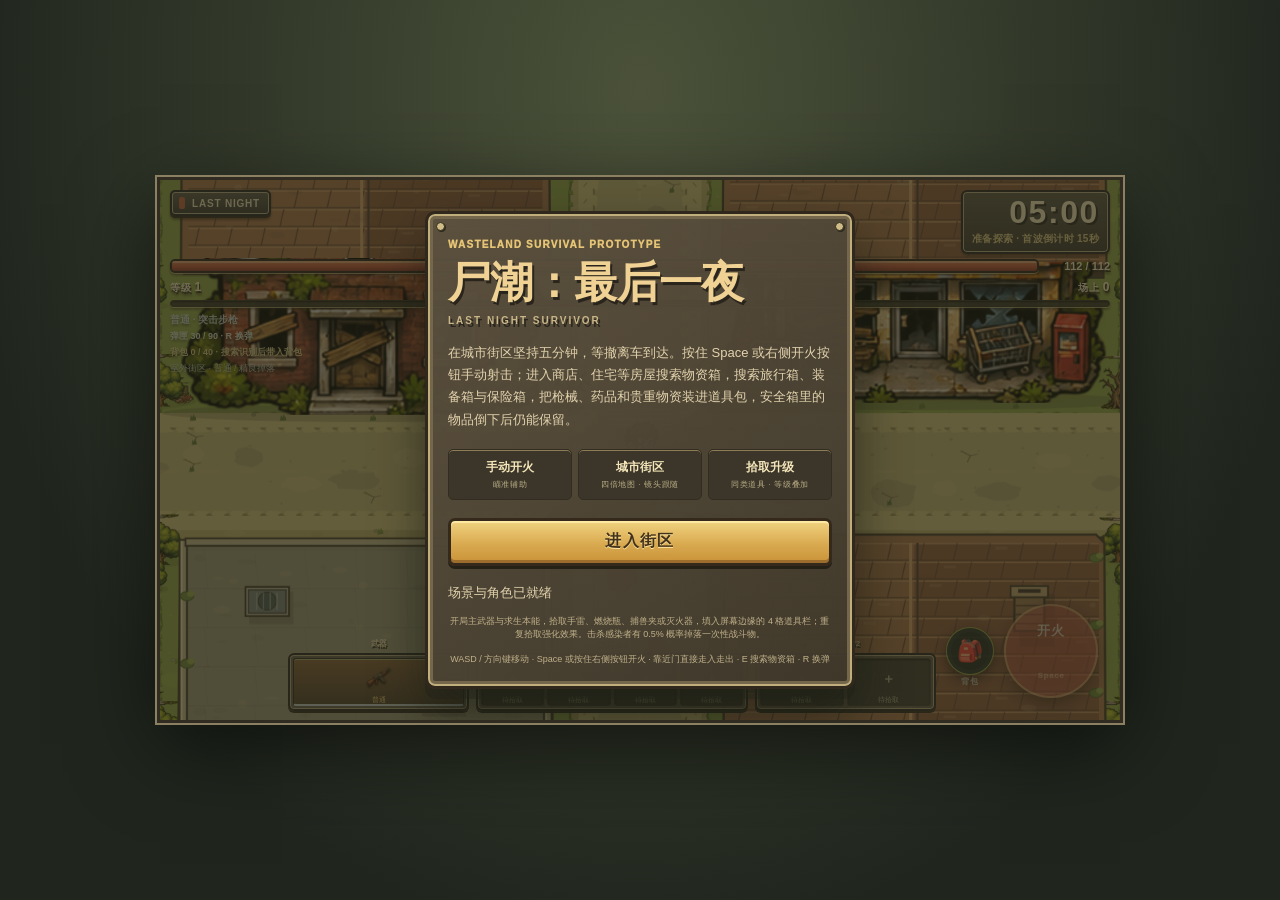
==== commit 4d6a863e: "feat: seed house residents and delay map-edge zombie waves" ====
--- a/prototype-2d/index.html
+++ b/prototype-2d/index.html
@@ -259,6 +259,9 @@
     .loot-card.ready:hover, .loot-card.ready:focus-visible { border-color: var(--acid); background: #263b29; outline: none; }
     .loot-card.is-claimed { opacity: .5; filter: saturate(.4); }
     .loot-card.is-searching { color: #aebbac; border-style: dashed; }
+    .loot-card.is-unidentified { z-index: 1; cursor: default; }
+    .loot-card.is-unidentified:not(.is-searching) { border: 1px dashed #8e8a73; background: #3b3c32; }
+    .unknown-mark { position: absolute; inset: 0; display: grid; place-items: center; color: #c2c1a5; font-size: 24px; font-weight: 900; }
     .loot-card .loot-icon { display: block; font-size: 22px; font-weight: 1000; line-height: 28px; }
     .loot-card .loot-name { display: block; overflow: hidden; text-overflow: ellipsis; white-space: nowrap; font-size: 10px; font-weight: 900; }
     .loot-card .loot-rarity { display: block; margin-top: 3px; font-size: 8px; }
@@ -494,7 +497,7 @@
       <header class="hud" aria-live="polite">
         <div class="hud-top">
           <div class="run-mark">LAST NIGHT</div>
-          <div class="hud-clock"><div class="time" id="timeValue">05:00</div><div class="wave" id="waveValue">尸潮 01 · 等待撤离</div></div>
+          <div class="hud-clock"><div class="time" id="timeValue">05:00</div><div class="wave" id="waveValue">准备探索 · 首波倒计时 15秒</div></div>
         </div>
         <div class="health-row"><div class="health-track"><div class="health-fill" id="healthFill"></div></div><div class="health-copy" id="healthValue">100 / 100</div></div>
         <div class="stat-row"><span>等级 <strong id="levelValue">1</strong></span><span>击倒 <strong id="killValue">0</strong></span><span>场上 <strong id="enemyValue">0</strong></span></div>
@@ -632,24 +635,20 @@
       ammoReserveCap: 240,
       extractionRadius: 92,
       combatDropChance: .005,
-      indoorEnemyCap: 18,
       firstLootTime: 3,
-      baseSpawnRate: .8,
       runSeconds: RUN_SECONDS,
       waveSeconds: 20,
-      spawnGrowth: .025,
-      waveSpawnGrowth: .12,
-      maxSpawnRate: 8,
-      initialEnemies: 8,
+      initialOutdoorMin: 3,
+      initialOutdoorMax: 6,
+      initialRoomMin: 2,
+      initialRoomMax: 5,
       worldWidth: WORLD_WIDTH,
       worldHeight: WORLD_HEIGHT,
       worldMargin: 24,
       cameraTopGutter: 150,
       cameraBottomGutter: 170,
       mapAreaScale: 4,
-      firstHordeTime: 20,
-      hordeInterval: 12,
-      finalHordeInterval: 7,
+      firstHordeTime: 15,
       hordeBase: 4,
       hordeCap: 22
     }
@@ -687,6 +686,7 @@
     function lerp(start, end, amount) { return start + (end - start) * amount }
     function distanceSquared(firstX, firstY, secondX, secondY) { const x = firstX - secondX; const y = firstY - secondY; return x * x + y * y }
     function randomBetween(minimum, maximum) { return minimum + Math.random() * (maximum - minimum) }
+    function randomInteger(minimum, maximum) { return Math.floor(randomBetween(minimum, maximum + 1)) }
     function formatTime(totalSeconds) { const value = Math.max(0, Math.floor(totalSeconds)); return `${String(Math.floor(value / 60)).padStart(2, "0")}:${String(value % 60).padStart(2, "0")}` }
     function id() { entityId += 1; return entityId }
 
@@ -893,13 +893,12 @@
         showHitboxes: false,
         density: Number(ui.densityRange.value),
         time: 0,
-        wave: 1,
-        previousWave: 1,
+        wave: 0,
+        previousWave: 0,
         level: 1,
         xp: 0,
         nextXp: 5,
         kills: 0,
-        spawnBudget: 0,
         hordeTimer: CONFIG.firstHordeTime,
         cameraShake: 0,
         redFlash: 0,
@@ -1017,16 +1016,23 @@
       // indoor geometry part of the same map before the player reaches a door;
       // entering only reveals the matching overlay and collision context.
       state.houseRooms = new Map(houseSystem.houses.map(house => [house.id, houseSystem.createRoom(house)]))
-      for (let index = 0; index < CONFIG.initialEnemies; index += 1) spawnEnemy(index < 15 ? "walker" : undefined)
+      const outdoorCount = randomInteger(CONFIG.initialOutdoorMin, CONFIG.initialOutdoorMax)
+      for (let index = 0; index < outdoorCount; index += 1) spawnEnemy("walker", { source: "initial-outdoor" })
+      for (const room of state.houseRooms.values()) {
+        room.initialSpawned = true
+        room.residentsAwake = false
+        const residentCount = randomInteger(CONFIG.initialRoomMin, CONFIG.initialRoomMax)
+        for (let index = 0; index < residentCount; index += 1) spawnEnemy("walker", { source: "initial-room", room })
+      }
       renderSkillDock()
       showOnlyOverlay(null)
       canvas.focus({ preventScroll: true })
-      ui.waveCallout.textContent = "尸潮 01"
+      ui.waveCallout.textContent = "准备探索 · 15秒后首波"
       ui.waveCallout.classList.remove("show")
       void ui.waveCallout.offsetWidth
       ui.waveCallout.classList.add("show")
-      toast("物资箱搜索披萨 / 牛奶 / 弹药 / 杂物 · 击杀感染者仅有0.5%概率掉落临时增益", 3)
-      logEvent("尸潮开始 · 搜索物资箱并带回撤离区")
+      toast("15秒后尸潮从地图边缘涌入 · 房屋内已有感染者，搜索时小心", 3)
+      logEvent("准备探索 · 首波15秒后抵达，此后每20秒一波")
     }
 
     function syncPlayerStats(healAdded = false) {
@@ -1155,9 +1161,11 @@
     }
 
     function ensureRoomActivity(room) {
-      if (!room || room.initialSpawned || !state || state.phase !== "playing") return
-      room.initialSpawned = true
-      for (let index = 0; index < 3; index += 1) spawnEnemy("walker")
+      if (!room || !state || state.phase !== "playing") return
+      // Residents already occupy this shared-world floor at the start. A
+      // visit wakes them once; entering or revisiting never adds enemies.
+      room.residentsAwake = true
+      for (const enemy of state.enemies) if (enemy.spawnHouseId === room.houseId) enemy.dormant = false
     }
 
     function updateActiveRoom() {
@@ -1317,8 +1325,12 @@
       ui.searchWindow.hidden = !panel
       if (!panel) return
       const locked = panel.lock && !panel.lock.open
-      ui.lockPanel.hidden = !locked; ui.searchGrid.hidden = !!locked
+      ui.lockPanel.hidden = !locked; ui.searchGrid.hidden = false
       ui.searchTitle.textContent = panel.name || "旅行箱"
+      const entries = panel.entries, elapsed = locked ? 0 : searchElapsed(panel)
+      const revealed = locked ? 0 : entries.filter(entry => elapsed >= entry.revealAt).length, claimed = entries.filter(entry => entry.claimed).length
+      const current = locked ? null : entries.find(entry => elapsed < entry.revealAt)
+      const countLabel = `箱内共 ${entries.length} 件 · 剩余 ${entries.length - claimed} 件`
       if (locked) {
         const good = Math.abs((panel.lock.elapsed % 1.4) / 1.4 - .5) < .18
         const key = `${panel.lock.pins}/${good}`
@@ -1326,25 +1338,22 @@
           ui.lockReels.renderKey = key
           ui.lockReels.innerHTML = Array.from({ length: 4 }, (_, n) => `<div class="lock-reel ${n < panel.lock.pins ? "locked" : n === panel.lock.pins ? "active" : ""}">${n < panel.lock.pins ? "✓" : n === panel.lock.pins ? good ? "绿" : "·" : "?"}</div>`).join("")
         }
-        ui.searchSubtitle.textContent = `密码 ${panel.lock.pins} / 4`; ui.searchProgress.textContent = good ? "绿色密码到达中央 · 现在锁定" : "等待绿色密码到达中央…"
-        ui.searchTakeAll.disabled = true
-        return
-      }
-      const entries = panel.entries, elapsed = searchElapsed(panel)
-      const revealed = entries.filter(entry => elapsed >= entry.revealAt).length, claimed = entries.filter(entry => entry.claimed).length
-      const current = entries.find(entry => elapsed < entry.revealAt)
-      ui.searchSubtitle.textContent = current ? "正在搜索物资…" : "搜索完成"
-      ui.searchProgress.textContent = `已识别 ${revealed} / ${entries.length} · 已带走 ${claimed} 件${current ? ` · ${(current.revealAt - elapsed).toFixed(1)}秒` : ""}`
-      ui.searchTakeAll.disabled = !inventoryMutable() || !entries.some(entry => !entry.claimed && elapsed >= entry.revealAt && Inventory.insert(state.bag, entry, BAG_COLUMNS, state.bagCapacity))
+        ui.searchSubtitle.textContent = `${countLabel} · 密码 ${panel.lock.pins} / 4`
+        ui.searchProgress.textContent = good ? "绿色密码到达中央 · 现在锁定" : "等待绿色密码到达中央…"
+      } else {
+        ui.searchSubtitle.textContent = `${countLabel} · ${current ? "正在搜索物资…" : "搜索完成"}`
+        ui.searchProgress.textContent = `已识别 ${revealed} / ${entries.length} · 已带走 ${claimed} 件${current ? ` · ${(current.revealAt - elapsed).toFixed(1)}秒` : ""}`
+      }
+      ui.searchTakeAll.disabled = !!locked || !inventoryMutable() || !entries.some(entry => !entry.claimed && elapsed >= entry.revealAt && Inventory.insert(state.bag, entry, BAG_COLUMNS, state.bagCapacity))
       const grid = inventoryGrid("search"); fitGridSize(grid)
-      const key = JSON.stringify([panel.id, revealed, entries.map(e => [e.claimed, e.slot]), state.bagSelection, state.selectionArea])
+      const key = JSON.stringify([panel.id, !!locked, revealed, entries.map(e => [e.claimed, e.slot]), state.bagSelection, state.selectionArea])
       if (!state.bagDrag && ui.searchGrid.renderKey !== key) {
         ui.searchGrid.renderKey = key
         ui.searchGrid.innerHTML = gridBackground(grid.columns, grid.capacity) + entries.map((entry, index) => {
           if (entry.claimed) return ""
-          if (elapsed >= entry.revealAt) return inventoryCard(entry, "search", index, grid.columns)
-          if (entry !== current) return ""
-          return `<div class="loot-card is-searching" aria-label="未识别物资" style="grid-column:${entry.slot % grid.columns + 1};grid-row:${Math.floor(entry.slot / grid.columns) + 1}"><i class="search-lens"></i><i class="scan-progress"></i></div>`
+          if (!locked && elapsed >= entry.revealAt) return inventoryCard(entry, "search", index, grid.columns)
+          const shape = Inventory.size(entry), scanning = entry === current
+          return `<div class="loot-card is-unidentified${scanning ? " is-searching" : ""}" data-unidentified-index="${index}" aria-label="未识别物资" aria-disabled="true" style="grid-column:${entry.slot % grid.columns + 1}/span ${shape.width};grid-row:${Math.floor(entry.slot / grid.columns) + 1}/span ${shape.height}">${scanning ? '<i class="search-lens"></i><i class="scan-progress"></i>' : '<span class="unknown-mark" aria-hidden="true">?</span>'}</div>`
         }).join("")
       }
       const scan = ui.searchGrid.querySelector?.(".scan-progress")
@@ -1893,69 +1902,18 @@
       crawler: { hp: 48, speed: 22, radius: 18, damage: 7, xp: 2, color: "#8a9472", motion: "crawl" }
     }
 
-    function roomInvasionEntrances(room) {
-      if (!room) return []
-      const sources = []
-      if (typeof houseSystem.getInvasionEntrances === "function") sources.push(houseSystem.getInvasionEntrances(room))
-      if (Array.isArray(houseSystem.invasionEntrances)) sources.push(houseSystem.invasionEntrances)
-      for (const key of ["invasionEntrances", "invasionPoints", "entryPoints"]) if (Array.isArray(room[key])) sources.push(room[key])
-      // Keep every source: older room objects expose only invasionPoints while
-      // the two-door plan exposes exits plus windows. Deduping below keeps a
-      // single north/south doorway even when both APIs describe it.
-      const entries = sources.filter(Array.isArray).flat()
-      for (const door of roomDoors(room)) entries.push({ ...door, kind: "door", exterior: true })
-      const seen = new Set()
-      return entries.map((entry, index) => {
-        if (!entry || !Number.isFinite(Number(entry.x)) || !Number.isFinite(Number(entry.y))) return null
-        const source = entry.source && Number.isFinite(Number(entry.source.x)) ? entry.source : entry
-        const width = Number(source.width) || 0
-        const height = Number(source.height) || 0
-        const fromRect = source === entry && (width > 0 || height > 0) && !entry.kind
-        const x = fromRect ? Number(source.x) + width / 2 : Number(entry.x)
-        const y = fromRect ? Number(source.y) + height / 2 : Number(entry.y)
-        if (!Number.isFinite(x) || !Number.isFinite(y)) return null
-        const side = entry.side || "interior"
-        const id = entry.id || `${entry.kind || "entry"}-${side}-${Math.round(x)}-${Math.round(y)}`
-        const key = `${entry.kind || "entry"}:${side}:${Math.round(x)}:${Math.round(y)}`
-        if (seen.has(key)) return null
-        seen.add(key)
-        return { ...entry, x, y, id, side }
-      }).filter(Boolean)
-    }
-
-    function indoorSpawnCandidate(room, entry, radius) {
-      const margin = radius + 12
-      const door = entry?.side ? entry : roomDoorForPoint(room, entry?.x, entry?.y)
-      let x = Number.isFinite(Number(entry?.x)) ? Number(entry.x) : door?.x
-      let y = Number.isFinite(Number(entry?.y)) ? Number(entry.y) : door?.y
-      if (!Number.isFinite(x) || !Number.isFinite(y)) return { x: room?.bounds?.minX || 0, y: room?.bounds?.minY || 0 }
-      // Windows sit on the perimeter; move the spawn point inward so the
-      // collision radius remains inside the room. Interior doors keep their
-      // center point and are clamped by the room bounds below.
-      if (door?.side === "north") y += margin
-      else if (door?.side === "south") y -= margin
-      else if (door?.side === "west") x += margin
-      else if (door?.side === "east") x -= margin
-      return {
-        x: clamp(x, room.bounds.minX + margin, room.bounds.maxX - margin),
-        y: clamp(y, room.bounds.minY + margin, room.bounds.maxY - margin)
-      }
-    }
-
     function runProgress() { return state ? clamp(state.time / RUN_SECONDS, 0, 1) : 0 }
     function spawnRate() {
-      // Spread the pressure ramp across the full five-minute run instead of
-      // reaching the old three-minute peak early, while keeping a small wave
-      // contribution so each escalation remains readable.
-      return Math.min(CONFIG.maxSpawnRate, CONFIG.baseSpawnRate + runProgress() * 4.2 + (state.wave - 1) * CONFIG.waveSpawnGrowth) * state.density
-    }
-
-    function spawnEnemy(type) {
+      return waveSize(state.wave + 1) / CONFIG.waveSeconds
+    }
+
+    function waveSize(wave) {
+      return Math.max(0, Math.round(Math.min(CONFIG.hordeCap, CONFIG.hordeBase + Math.max(0, wave - 1) * 2) * state.density))
+    }
+
+    function spawnEnemy(type, { source = "map-edge", room = null } = {}) {
       if (!state) return null
-      const indoorCount = state.room
-        ? state.enemies.filter(enemy => !enemy.dead && pointInRoom(state.room, enemy.x, enemy.y, enemy.radius || 0)).length
-        : 0
-      if (state.enemies.length >= CONFIG.enemyCap || (state.room && indoorCount >= CONFIG.indoorEnemyCap)) return null
+      if (state.enemies.length >= CONFIG.enemyCap || (source === "initial-room" && !room)) return null
       if (!type || !ENEMY_TYPES[type]) {
         const roll = Math.random()
         type = state.time >= 40 && roll < .12 ? "crawler"
@@ -1965,45 +1923,44 @@
       }
       const template = ENEMY_TYPES[type]
       let position = null
-      let invasionEntry = null
-      const camera = cameraFor(state.player)
-      const invasionEntrances = roomInvasionEntrances(state.room)
-      for (let attempt = 0; attempt < 80; attempt += 1) {
-        const edge = Math.floor(Math.random() * 4)
-        let candidate
-        if (state.room && invasionEntrances.length && attempt < 40) {
-          invasionEntry = invasionEntrances[Math.floor(Math.random() * invasionEntrances.length)]
-          candidate = indoorSpawnCandidate(state.room, invasionEntry, template.radius + 4)
-        } else {
-          // A malformed or crowded entrance list must never block indoor
-          // spawning; retain the old safe area fallback for that case.
-          invasionEntry = null
-          candidate = state.room
-            ? { x: randomBetween(state.room.bounds.minX + 35, state.room.bounds.maxX - 35), y: randomBetween(state.room.bounds.minY + 35, state.room.bounds.minY + 210) }
-          : edge < 2
-          ? { x: camera.x + (edge === 0 ? -64 : WIDTH + 64), y: randomBetween(camera.y - 32, camera.y + HEIGHT + 32) }
-          : { x: randomBetween(camera.x - 32, camera.x + WIDTH + 32), y: camera.y + (edge === 2 ? -64 : HEIGHT + 64) }
+      const radius = template.radius + 4
+      const indoor = source === "initial-room"
+      const bounds = indoor ? room.worldBounds : { minX: CONFIG.worldMargin, minY: CONFIG.worldMargin, maxX: WORLD_WIDTH - CONFIG.worldMargin, maxY: WORLD_HEIGHT - CONFIG.worldMargin }
+      const minX = bounds.minX + radius, maxX = bounds.maxX - radius
+      const minY = bounds.minY + radius, maxY = bounds.maxY - radius
+      const valid = candidate => {
+        // Wave entrances use street collision only. A visible floor or the
+        // current camera must never turn a building into a spawn location.
+        if (indoor ? !houseSystem.isFree(room, candidate.x, candidate.y, radius) : !city.isFree(candidate.x, candidate.y, radius)) return false
+        const minimumDistance = source === "initial-outdoor" ? 220 : radius + state.player.radius + 24
+        if (distanceSquared(candidate.x, candidate.y, state.player.x, state.player.y) < minimumDistance ** 2) return false
+        return !state.enemies.some(enemy => !enemy.dead && distanceSquared(candidate.x, candidate.y, enemy.x, enemy.y) < (radius + enemy.radius + 4) ** 2)
+      }
+      for (let attempt = 0; attempt < 240; attempt += 1) {
+        const candidate = { x: randomBetween(minX, maxX), y: randomBetween(minY, maxY) }
+        if (source === "map-edge") {
+          const edge = Math.floor(Math.random() * 4)
+          if (edge < 2) candidate.x = edge === 0 ? minX : maxX
+          else candidate.y = edge === 2 ? minY : maxY
         }
-        const inset = template.radius + 4
-        const spawnBounds = state.room
-          ? { minX: state.room.bounds.minX, minY: state.room.bounds.minY, maxX: state.room.bounds.maxX, maxY: state.room.bounds.maxY }
-          : { minX: CONFIG.worldMargin, minY: CONFIG.worldMargin, maxX: WORLD_WIDTH - CONFIG.worldMargin, maxY: WORLD_HEIGHT - CONFIG.worldMargin }
-        candidate.x = clamp(candidate.x, spawnBounds.minX + inset, spawnBounds.maxX - inset)
-        candidate.y = clamp(candidate.y, spawnBounds.minY + inset, spawnBounds.maxY - inset)
-        if (!activeIsFree(candidate.x, candidate.y, template.radius + 4)) continue
-        const minimumDistance = state.room ? 45 : 220
-        if (distanceSquared(candidate.x, candidate.y, state.player.x, state.player.y) < minimumDistance * minimumDistance) continue
-        if (state.enemies.some(enemy => distanceSquared(candidate.x, candidate.y, enemy.x, enemy.y) < (template.radius + enemy.radius) ** 2)) continue
-        position = candidate
-        break
+        if (valid(candidate)) { position = candidate; break }
+      }
+      // A floor must receive its initial residents even if random samples
+      // hit furniture repeatedly. The fallback still checks all collisions.
+      if (!position && indoor) {
+        for (let y = minY; y <= maxY && !position; y += 32) for (let x = minX; x <= maxX; x += 32) {
+          const candidate = { x, y }
+          if (valid(candidate)) { position = candidate; break }
+        }
       }
       // A crowded edge can wait for the next spawn attempt; never place an enemy on the player.
       if (!position) return null
-      const scaling = 1 + (state.wave - 1) * .13
+      const scaling = 1 + Math.max(0, state.wave - 1) * .13
       const enemy = {
         id: id(), type, ...position, radius: template.radius,
-        spawnSource: state.room ? "invasion" : "street",
-        invasionEntryId: state.room ? invasionEntry?.id || null : null,
+        spawnSource: source,
+        spawnHouseId: indoor ? room.houseId : null,
+        dormant: indoor && !room.residentsAwake,
         hp: template.hp * scaling, maxHp: template.hp * scaling,
         speed: template.speed * (1 + Math.min(.85, state.time / 240)),
         baseSpeed: template.speed,
@@ -2040,6 +1997,7 @@
 
     function hitEnemy(enemy, amount, source = "bullet") {
       if (!enemy || enemy.dead) return
+      if (enemy.dormant) ensureRoomActivity(state.houseRooms.get(enemy.spawnHouseId))
       state.stats.damage += Math.min(enemy.hp, amount)
       enemy.hp -= amount
       enemy.hit = .13
@@ -2332,6 +2290,10 @@
       }
       for (const enemy of state.enemies) {
         if (enemy.dead) continue
+        if (enemy.dormant) {
+          if (playerRoom?.houseId === enemy.spawnHouseId) ensureRoomActivity(playerRoom)
+          else { enemy.moveAmount = 0; continue }
+        }
         enemy.trapTimer = Math.max(0, (enemy.trapTimer || 0) - dt)
         if (enemy.trapTimer <= 0) enemy.trapSlow = 0
         enemy.speed = enemy.baseSpeed * (1 + Math.min(.85, state.time / 240)) * (enemy.trapTimer > 0 ? (enemy.trapSlow || .3) : 1)
@@ -2778,28 +2740,24 @@
       }
       if (state.time >= RUN_SECONDS - 30 && !state.extractionAnnounced) {
         state.extractionAnnounced = true
-        state.hordeTimer = Math.min(state.hordeTimer, CONFIG.finalHordeInterval)
         toast("最后 30 秒 · 坚持到撤离", 4)
         logEvent("撤离车接近 · 最后30秒")
       }
-      state.wave = 1 + Math.floor(state.time / CONFIG.waveSeconds)
       updateExtractionState()
-      if (state.wave !== state.previousWave) {
+      // One schedule controls the announcement and the actual batch. The
+      // preparation window contains only the initial street/floor residents.
+      state.hordeTimer -= dt
+      while (state.hordeTimer <= 1e-8) {
+        state.wave += 1
         state.previousWave = state.wave
+        let spawned = 0
+        for (let index = 0; index < waveSize(state.wave); index += 1) if (spawnEnemy()) spawned += 1
+        state.hordeTimer += CONFIG.waveSeconds
         ui.waveCallout.textContent = `尸潮 ${String(state.wave).padStart(2, "0")}`
         ui.waveCallout.classList.remove("show")
         void ui.waveCallout.offsetWidth
         ui.waveCallout.classList.add("show")
-        logEvent(`尸潮 ${state.wave} · 刷新压力增加`)
-      }
-      state.spawnBudget = Math.min(8, state.spawnBudget + (state.room ? Math.min(1.4, spawnRate() * .35) : spawnRate()) * dt)
-      while (state.spawnBudget >= 1) { spawnEnemy(); state.spawnBudget -= 1 }
-      state.hordeTimer -= dt
-      if (state.hordeTimer <= 0) {
-        const size = state.room ? 2 : Math.min(CONFIG.hordeCap, CONFIG.hordeBase + Math.floor(state.time / CONFIG.waveSeconds) * 2)
-        for (let index = 0; index < size; index += 1) spawnEnemy()
-        state.hordeTimer += state.time >= RUN_SECONDS - 30 ? CONFIG.finalHordeInterval : CONFIG.hordeInterval
-        logEvent(`边缘尸潮涌入 · 当前 ${state.enemies.length}`)
+        logEvent(`尸潮 ${state.wave} · 地图边缘涌入 ${spawned} 只`)
       }
       const stats = modifiers()
       updatePlayer(dt, stats)
@@ -3164,7 +3122,9 @@
     function syncHud() {
       if (!Number.isFinite(state.weapon?.ammoInMag) || !Number.isFinite(state.weapon?.ammoReserve)) state.weapon = weaponState(state.weapon?.id, state.weapon?.quality)
       ui.timeValue.textContent = formatTime(Math.ceil(Math.max(0, RUN_SECONDS - state.time)))
-      ui.waveValue.textContent = `尸潮 ${String(state.wave).padStart(2, "0")} · ${state.time >= RUN_SECONDS - 30 ? "撤离车接近" : "五分钟撤离"}`
+      ui.waveValue.textContent = state.wave === 0
+        ? `准备探索 · 首波倒计时 ${Math.max(0, Math.ceil(state.hordeTimer - 1e-8))}秒`
+        : `尸潮 ${String(state.wave).padStart(2, "0")} · ${state.time >= RUN_SECONDS - 30 ? "撤离车接近" : `下波 ${Math.max(0, Math.ceil(state.hordeTimer - 1e-8))}秒`}`
       ui.healthFill.style.width = `${state.player.hp / state.player.maxHp * 100}%`
       ui.healthValue.textContent = `${Math.ceil(state.player.hp)} / ${state.player.maxHp}`
       ui.levelValue.textContent = state.level
@@ -3185,7 +3145,7 @@
       renderSearchWindow()
       ui.adminPause.textContent = state.paused ? "继续" : "暂停"
       if (adminMode && !ui.adminPanel.hidden) {
-        ui.adminMetrics.textContent = `时间 ${formatTime(state.time)} · ${state.phase}${state.paused ? " / 暂停" : ""}\n感染者 ${state.enemies.length}/${CONFIG.enemyCap} · 峰值 ${state.stats.peakEnemies}\n刷怪 ${spawnRate().toFixed(2)}/秒 · FPS ${state.lastFps.toFixed(0)}\n射击 ${state.stats.shots} · 命中 ${state.stats.hits}\n累计伤害 ${Math.round(state.stats.damage)} · 爆炸 ${state.stats.explosions}\n弹丸 ${state.projectiles.length} · 特效 ${state.particles.length}\n玩家 ${state.player.x.toFixed(0)},${state.player.y.toFixed(0)} · ${state.player.movingSpeed.toFixed(0)}px/s`
+        ui.adminMetrics.textContent = `时间 ${formatTime(state.time)} · ${state.phase}${state.paused ? " / 暂停" : ""}\n感染者 ${state.enemies.length}/${CONFIG.enemyCap} · 峰值 ${state.stats.peakEnemies}\n下波 ${waveSize(state.wave + 1)}只 / ${Math.max(0, Math.ceil(state.hordeTimer))}秒 · FPS ${state.lastFps.toFixed(0)}\n射击 ${state.stats.shots} · 命中 ${state.stats.hits}\n累计伤害 ${Math.round(state.stats.damage)} · 爆炸 ${state.stats.explosions}\n弹丸 ${state.projectiles.length} · 特效 ${state.particles.length}\n玩家 ${state.player.x.toFixed(0)},${state.player.y.toFixed(0)} · ${state.player.movingSpeed.toFixed(0)}px/s`
       }
     }
 
@@ -3380,7 +3340,7 @@
       ui.densityRange.addEventListener("input", () => { state.density = Number(ui.densityRange.value); ui.densityValue.textContent = `${state.density.toFixed(1)}×` })
       ui.adminPause.addEventListener("click", () => togglePause())
       ui.adminStep.addEventListener("click", () => { togglePause(true); update(FIXED_STEP); draw(); syncHud() })
-      ui.adminHorde.addEventListener("click", () => { if (state.phase === "playing") { for (let count = 0; count < 20; count += 1) spawnEnemy(); logEvent("管理员生成感染者"); draw(); syncHud() } })
+      ui.adminHorde.addEventListener("click", () => { if (state.phase === "playing") { for (let count = 0; count < 20; count += 1) spawnEnemy(); logEvent("管理员从地图边缘生成感染者"); draw(); syncHud() } })
       ui.adminLevel.addEventListener("click", () => { if (state.phase === "playing") { const ball = spawnLoot(); if (ball) toast("被动投掷物资已落地 · 走近拾取"); draw(); syncHud() } })
       ui.adminClear.addEventListener("click", () => { state.enemies = []; state.projectiles = []; logEvent("管理员清场"); draw(); syncHud() })
       ui.adminGod.addEventListener("click", () => { state.godMode = !state.godMode; ui.adminGod.textContent = `无敌：${state.godMode ? "开" : "关"}` })
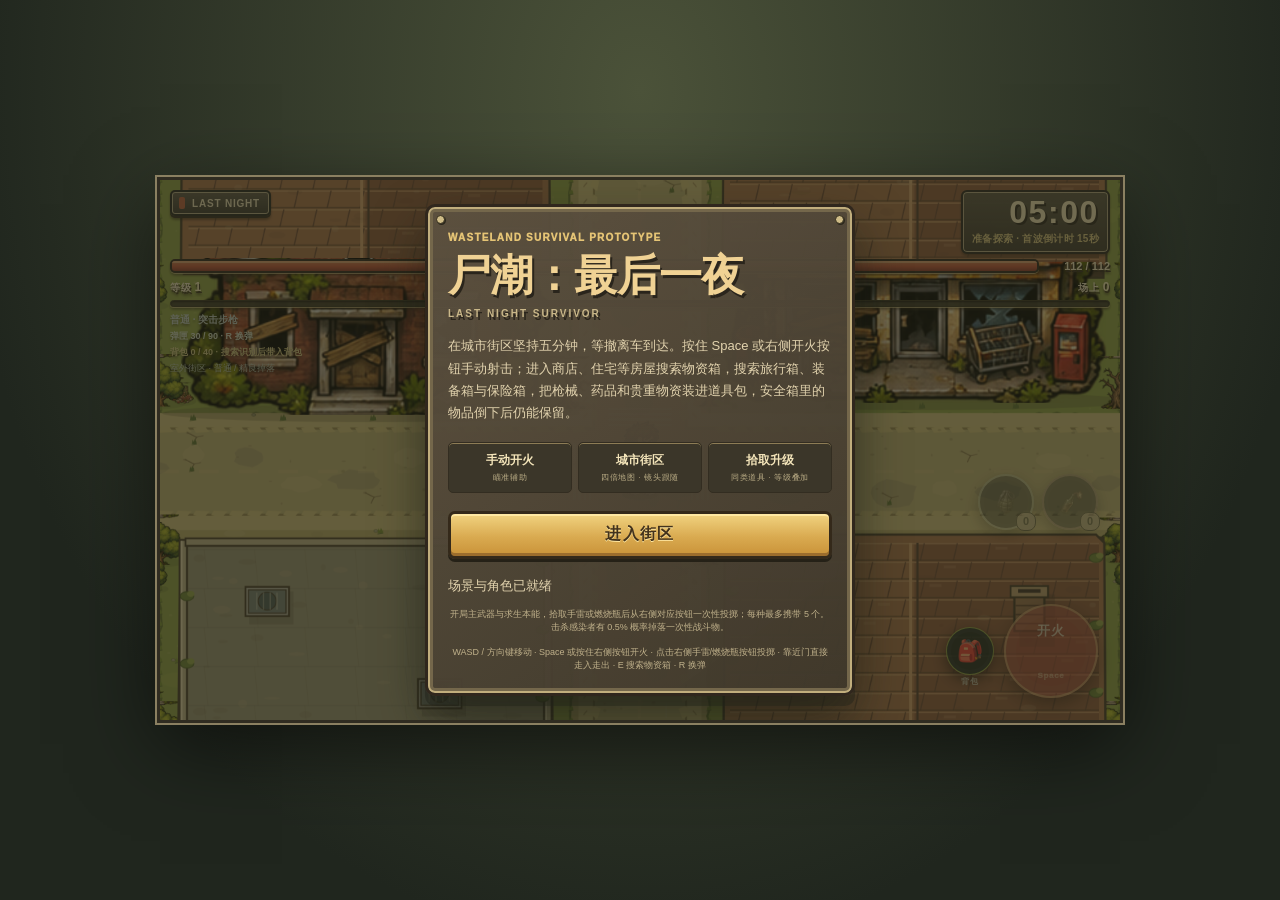
==== commit 41da6234: "feat: split grenade and molotov throwable controls" ====
--- a/prototype-2d/index.html
+++ b/prototype-2d/index.html
@@ -110,38 +110,6 @@
     .scene-copy { margin-top: 3px; font-size: 9px; color: #bdc7b3; }
     .interact-action { position: absolute; z-index: 9; right: 14px; bottom: calc(132px + var(--safe-bottom)); min-height: 44px; max-width: 160px; padding: 9px 12px; border: 1px solid var(--hazard); border-radius: 5px; background: #18241aee; color: var(--bone); font-size: 11px; font-weight: 900; cursor: pointer; }
 
-    .skill-dock {
-      position: absolute;
-      z-index: 6;
-      left: 128px;
-      right: 184px;
-      bottom: calc(12px + var(--safe-bottom));
-      display: flex;
-      gap: 8px;
-      width: auto;
-      pointer-events: none;
-    }
-
-    .skill-group { flex: 1; min-width: 0; }
-    .skill-group.core { flex: 1.5; }
-    .skill-group-label { margin-bottom: 4px; color: #9ca890; font-size: 8px; text-align: center; }
-    .skill-group-slots { display: flex; gap: 3px; padding: 3px; border-radius: 5px; background: #111814cf; }
-    .skill-slot {
-      position: relative;
-      flex: 1;
-      min-width: 0;
-      height: 48px;
-      padding: 2px 0;
-      border-radius: 3px;
-      background: #26322999;
-      text-align: center;
-    }
-
-    .skill-slot.fixed { color: var(--hazard); }
-    .skill-slot.core { color: var(--acid); }
-    .skill-slot.boost { color: var(--cyan); }
-    .skill-slot.empty { color: #7d897c; background: transparent; }
-    .skill-icon { display: grid; place-items: center; height: 34px; font-size: 13px; font-weight: 900; line-height: 17px; }
     .item-icon { display: block; width: 100%; height: 100%; max-height: 34px; object-fit: contain; padding: 2px; filter: drop-shadow(0 1px 1px #17140fcc); }
     .inventory-icon svg { width: 100%; height: 100%; }
     .pause-skill .item-icon { width: 42px; height: 42px; max-height: 42px; float: left; margin-right: 9px; }
@@ -191,6 +159,14 @@
     .fire-action::after { content: "Space"; display: block; margin-top: 2px; color: #ffe9bf99; font-size: 8px; letter-spacing: .08em; }
     .fire-action.is-held, .fire-action:active { background: #de7045ee; transform: scale(.95); }
     .fire-action:focus-visible { outline: 2px solid var(--acid); outline-offset: 3px; }
+    .throwable-button { position: absolute; z-index: 10; bottom: calc(190px + var(--safe-bottom)); display: grid; place-items: center; width: 56px; height: 56px; padding: 4px; border: 2px solid #d8f25acc; border-radius: 50%; background: #17251de8; color: var(--bone); box-shadow: 0 5px 15px #0009, inset 0 0 0 4px #ffffff08; cursor: pointer; touch-action: manipulation; user-select: none; -webkit-user-select: none; }
+    .throwable-button.grenade-button { right: 86px; }
+    .throwable-button.molotov-button { right: 22px; border-color: #ff8b42cc; }
+    .throwable-button:disabled { opacity: .46; filter: grayscale(.7); }
+    .throwable-button.is-holding { border-color: var(--hazard); box-shadow: 0 0 0 4px #f3d28a44, 0 5px 15px #0009; }
+    .throwable-button-icon { display: grid; place-items: center; width: 30px; height: 30px; font-size: 20px; font-weight: 1000; }
+    .throwable-button-icon img { display: block; width: 100%; height: 100%; object-fit: contain; }
+    .throwable-button-count { position: absolute; right: -4px; bottom: -3px; min-width: 20px; padding: 2px 4px; border: 1px solid #111a14; border-radius: 8px; background: var(--hazard); color: #182018; font-size: 11px; line-height: 13px; }
     .bag-button {
       position: absolute;
       z-index: 9;
@@ -511,9 +487,10 @@
       <div class="wave-callout" id="waveCallout">尸潮 01</div>
       <div class="toast" id="toast"></div>
       <div class="touch-zone" id="joystick" aria-label="左侧移动摇杆"><div class="touch-stick" id="stick"></div></div>
+      <button class="throwable-button grenade-button" id="grenadeButton" type="button" aria-label="使用手雷" title="使用手雷"><span class="throwable-button-icon" id="grenadeButtonIcon">雷</span><strong class="throwable-button-count" id="grenadeButtonCount">0</strong></button>
+      <button class="throwable-button molotov-button" id="molotovButton" type="button" aria-label="使用燃烧瓶" title="使用燃烧瓶"><span class="throwable-button-icon" id="molotovButtonIcon">焰</span><strong class="throwable-button-count" id="molotovButtonCount">0</strong></button>
       <button class="bag-button" id="bagButton" type="button" aria-label="打开背包" title="打开背包">🎒</button>
       <button class="fire-action" id="shootButton" type="button" aria-label="按住手动开火">开火</button>
-      <div class="skill-dock" id="skillDock" aria-label="屏幕边缘主武器 1 格与道具 4 格"></div>
       <button class="interact-action" id="interactRun" type="button" hidden>搜索物资 · E</button>
 
       <section class="backpack-window" id="bagPanel" hidden aria-label="物资与背包窗口">
@@ -551,8 +528,8 @@
           </div>
           <button class="primary-action" id="startRun" type="button" disabled>正在加载场景…</button>
           <p class="lead" id="assetLoadStatus" role="status">正在准备手绘场景与角色，请稍候。</p>
-          <p class="hint">开局主武器与求生本能，拾取手雷、燃烧瓶、捕兽夹或灭火器，填入屏幕边缘的 4 格道具栏；重复拾取强化效果。击杀感染者有 0.5% 概率掉落一次性战斗物。</p>
-          <p class="hint">WASD / 方向键移动 · Space 或按住右侧按钮开火 · 靠近门直接走入走出 · E 搜索物资箱 · R 换弹</p>
+          <p class="hint">开局主武器与求生本能，拾取手雷或燃烧瓶后从右侧对应按钮一次性投掷；每种最多携带 5 个。击杀感染者有 0.5% 概率掉落一次性战斗物。</p>
+          <p class="hint">WASD / 方向键移动 · Space 或按住右侧按钮开火 · 点击右侧手雷/燃烧瓶按钮投掷 · 靠近门直接走入走出 · E 搜索物资箱 · R 换弹</p>
         </div>
       </section>
 
@@ -598,6 +575,7 @@
     "use strict"
 
     const Skills = window.WASTELAND_SKILLS
+    const THROWABLE_IDS = Object.freeze(["grenade", "molotov"])
     const Art = window.WASTELAND_ART
     const City = window.WASTELAND_CITY
     const Loot = window.WASTELAND_LOOT
@@ -629,6 +607,7 @@
       lootCap: 24,
       worldLootCap: 48,
       combatDropCap: 10,
+      throwableMax: 5,
       bagCapacity: 40,
       safeCapacity: 9,
       carryWeight: 42.7,
@@ -659,7 +638,7 @@
       "introOverlay", "gameOverOverlay", "pauseOverlay", "pauseRun", "resumeRun", "startRun", "restartRun", "interactRun", "bagButton", "bagPanel", "bagClose", "bagGrid", "bagPanelCount", "searchWindow", "searchClose", "searchTitle", "searchSubtitle", "searchProgress", "searchGrid", "searchTakeAll", "inventorySheet", "bagDetail", "bagUse", "bagDiscard", "bagDragGhost", "weaponValue", "ammoValue", "bagValue", "sceneValue",
       "pauseSkills", "safeGrid", "equipmentGrid", "mainEquipment", "bagSort", "bagScroll", "weightLine", "weightFill", "weightValue", "raidValue", "bagRotate", "bagSplit", "bagTransfer", "lockPanel", "lockReels", "lockConfirm",
       "timeValue", "waveValue", "healthFill", "healthValue", "levelValue", "killValue", "enemyValue", "xpFill",
-      "waveCallout", "toast", "skillDock", "joystick", "stick", "shootButton", "gameOverSummary", "resultTitle", "resultEyebrow",
+      "waveCallout", "toast", "grenadeButton", "grenadeButtonIcon", "grenadeButtonCount", "molotovButton", "molotovButtonIcon", "molotovButtonCount", "joystick", "stick", "shootButton", "gameOverSummary", "resultTitle", "resultEyebrow",
       "adminToggle", "adminPanel", "adminClose", "adminMetrics", "densityRange", "densityValue",
       "adminPause", "adminStep", "adminHorde", "adminLevel", "adminClear", "adminGod", "adminHitbox", "adminCopy", "adminRestart", "eventLog"
     ].map(id => [id, document.getElementById(id)]))
@@ -921,6 +900,10 @@
         traps: [],
         floaters: [],
         weapon: weaponState(),
+        // One-shot throwable supplies are carried separately from permanent
+        // passive skills. Each kind has its own five-item cap.
+        throwables: Object.fromEntries(THROWABLE_IDS.map(itemId => [itemId, 0])),
+        activeThrowableId: null,
         // Raid backpack: searched items are carried until used or the run ends;
         // defeat clears it while successful extraction snapshots it.
         bag: [],
@@ -984,18 +967,11 @@
         : '<span class="item-icon">' + skill.icon + '</span>'
     }
 
-    function renderSkillDock() {
+    function renderPauseSkills() {
       renderedItemArtReady = ItemArt.ready
       const slots = build.slots().map(skill => skill.id === "assaultRifle" && state ? { ...skill, name: state.weapon.name, icon: Loot.weapons[state.weapon.id].icon, quality: state.weapon.quality } : skill)
-      // The edge HUD has one main-weapon slot and four passive item slots.
-      // Survival instinct remains in the build/pause sheet but is not a
-      // second weapon slot.
-      ui.skillDock.innerHTML = [{ group: "fixed", label: "武器", count: 1 }, { group: "core", label: "道具", count: 4 }, { group: "boost", label: "增益", count: 2 }].map(({ group, label, count }) => {
-        const owned = slots.filter(skill => group === "fixed" ? skill.id === "assaultRifle" : skill.group === group)
-        const placeholders = Array.from({ length: count - owned.length }, (_, index) => ({ id: `${group}-empty-${index}`, group, name: `空${label}槽 · 拾取道具球获得`, icon: "＋", level: 0 }))
-        return `<div class="skill-group ${group}"><div class="skill-group-label">${label}${group === "fixed" ? "" : ` ${owned.length}/${count}`}</div><div class="skill-group-slots">${owned.concat(placeholders).map(skill => `<div class="skill-slot ${skill.group} ${skill.level ? "" : "empty"}" data-skill-id="${skill.id}" role="img" aria-label="${skill.name}${skill.level ? ` · Lv.${skill.level} · ${Loot.qualities[skill.quality].name}` : ""}" title="${skill.name}${skill.description ? ` · ${skill.description}` : ""}" style="${skill.level ? `border-bottom:2px solid ${Loot.qualities[skill.quality].color}` : ""}"><span class="skill-icon">${skill.level ? skillIconHtml(skill) : "＋"}</span><span class="skill-level">${skill.level ? group === "fixed" ? skill.id === "assaultRifle" ? Loot.qualities[skill.quality].name : "本能" : `Lv.${skill.level}` : "待拾取"}</span></div>`).join("")}</div></div>`
-      }).join("")
       ui.pauseSkills.innerHTML = slots.map(skill => `<div class="pause-skill">${skillIconHtml(skill)}<strong>${skill.name}</strong><span>${Loot.qualities[skill.quality].name} · Lv.${skill.level}</span><small>${skill.description} ${skill.group === "fixed" ? "" : `当前效果系数 ${skill.effect.toFixed(1)}`}</small></div>`).join("")
+      renderThrowableUi()
     }
 
     function startRun() {
@@ -1024,7 +1000,7 @@
         const residentCount = randomInteger(CONFIG.initialRoomMin, CONFIG.initialRoomMax)
         for (let index = 0; index < residentCount; index += 1) spawnEnemy("walker", { source: "initial-room", room })
       }
-      renderSkillDock()
+      renderPauseSkills()
       showOnlyOverlay(null)
       canvas.focus({ preventScroll: true })
       ui.waveCallout.textContent = "准备探索 · 15秒后首波"
@@ -1458,7 +1434,7 @@
         if (d.category === "weapon") {
           state.weapon = item.weaponState ? { ...item.weaponState } : weaponState(d.weaponId, item.quality || d.quality)
           state.player.reloadTimer = 0; state.player.reloadQueued = false; state.player.fireTimer = 0
-          renderSkillDock()
+          renderPauseSkills()
         } else state.equipment[d.equipmentSlot] = { ...item }
         toast(`已装备 ${d.name}`, 1.5)
       } else if (d.category === "ammo") {
@@ -1661,6 +1637,15 @@
         if (options.kind === "skill" && !Skills.byId(typeOrSkillId)) typeOrSkillId = options.skillId || "skill"
         if (options.kind === "gun" && !Loot.weapons[typeOrSkillId]) typeOrSkillId = options.weaponId || "gun"
       }
+      // Ground skill drops are intentionally limited to the two manually used
+      // throwables. Other skills remain in the build data for compatibility
+      // with existing saves, but they must never appear as pickup balls.
+      const requestedSkill = Skills.byId(typeOrSkillId)
+      // The fixed assault-rifle entry is the player's main-weapon pickup
+      // compatibility path; all non-fixed skills still stay out of ground
+      // loot unless they are one of the two manual throwables.
+      if (requestedSkill && requestedSkill.group !== "fixed" && !THROWABLE_IDS.includes(typeOrSkillId)) return null
+      if (requestedSkill?.group === "fixed" && !Loot.weapons[typeOrSkillId]) return null
       if (state.loot.length >= CONFIG.lootCap || state.loot.length >= CONFIG.worldLootCap) return null
       let item
       if (Loot.weapons[typeOrSkillId]) item = { kind: "gun", itemId: typeOrSkillId }
@@ -1669,10 +1654,12 @@
       else {
         item = Loot.randomItem(build)
         if (typeOrSkillId === "skill" && item.kind === "gun") {
-          const pool = (Skills.throwable || []).filter(skill => build.canUpgrade(skill.id))
-          item = { kind: "skill", itemId: (pool[0] || Skills.throwable?.[0] || Skills.core[0]).id }
+          const pool = (Skills.throwable || []).filter(skill => THROWABLE_IDS.includes(skill.id) && build.canUpgrade(skill.id))
+          const fallback = pool[0] || Skills.throwable?.find(skill => THROWABLE_IDS.includes(skill.id)) || Skills.byId("grenade")
+          item = fallback ? { kind: "skill", itemId: fallback.id } : null
         }
       }
+      if (!item) return null
       const position = findLootPosition(x, y)
       if (!position) return null
       // Explicit quality is a development override; live drops always use the scene's quality table.
@@ -1699,6 +1686,76 @@
       const drop = { id: id(), kind: "consumable", type: "consumable", itemId: data.id, x: position.x, y: position.y, scene: state.scene, born: state.time }
       state.combatDrops.push(drop)
       return drop
+    }
+
+    function throwableIconHtml(itemId, className = "") {
+      const skill = Skills.byId(itemId)
+      const picture = ItemArt.ready ? ItemArt.iconHtml(itemId, className, skill?.name || itemId) : ""
+      return picture || `<span class="${className}">${skill?.icon || "＋"}</span>`
+    }
+
+    function throwableName(itemId) { return Skills.byId(itemId)?.name || itemId }
+
+    function firstAvailableThrowable(exclude = null) {
+      return THROWABLE_IDS.find(itemId => itemId !== exclude && (state?.throwables?.[itemId] || 0) > 0) || null
+    }
+
+    function renderThrowableUi() {
+      if (!state) return
+      for (const itemId of THROWABLE_IDS) {
+        const button = ui[`${itemId}Button`]
+        const icon = ui[`${itemId}ButtonIcon`]
+        const countNode = ui[`${itemId}ButtonCount`]
+        if (!button || !icon || !countNode) continue
+        const count = state.throwables[itemId] || 0
+        button.disabled = state.phase !== "playing" || state.paused || count <= 0
+        button.title = count > 0 ? `点击使用${throwableName(itemId)} · 剩余${count}个` : `暂无${throwableName(itemId)}`
+        button.setAttribute?.("aria-label", count > 0 ? `使用${throwableName(itemId)}，剩余${count}个` : `暂无${throwableName(itemId)}`)
+        icon.innerHTML = throwableIconHtml(itemId, "throwable-button-icon")
+        countNode.textContent = String(count)
+      }
+    }
+
+    function collectThrowablePickup(ball) {
+      if (!THROWABLE_IDS.includes(ball.itemId)) return false
+      const count = state.throwables[ball.itemId] || 0
+      if (count >= CONFIG.throwableMax) {
+        if (!Number.isFinite(ball.blockedUntil) || state.time >= ball.blockedUntil) {
+          ball.blockedUntil = state.time + 1
+          toast(`${throwableName(ball.itemId)}已达到${CONFIG.throwableMax}个上限`, 1.8)
+        }
+        return false
+      }
+      state.throwables[ball.itemId] = count + 1
+      if (!state.activeThrowableId) state.activeThrowableId = ball.itemId
+      const details = Loot.describe(ball)
+      particle(ball.x, ball.y, details.quality?.color || "#d8f25a", 12, 110)
+      toast(`拾取一次性${throwableName(ball.itemId)} · ${state.throwables[ball.itemId]}/${CONFIG.throwableMax}`, 1.8)
+      logEvent(`携带一次性道具 · ${throwableName(ball.itemId)}`)
+      renderThrowableUi()
+      return true
+    }
+
+    function useThrowable(requestedItemId = null) {
+      if (!state || state.phase !== "playing" || state.paused || gameplayModalOpen()) return false
+      if (requestedItemId !== null && (!THROWABLE_IDS.includes(requestedItemId) || (state.throwables[requestedItemId] || 0) <= 0)) return false
+      const itemId = requestedItemId !== null
+        ? requestedItemId
+        : state.activeThrowableId && (state.throwables[state.activeThrowableId] || 0) > 0
+          ? state.activeThrowableId
+          : firstAvailableThrowable()
+      if (!itemId) { toast("没有可使用的一次性道具", 1.4); return false }
+      const target = nearestEnemy(state.player.x, state.player.y, null, WIDTH * 1.15, true) || {
+        x: state.player.x + Math.cos(state.player.armAngle) * 150,
+        y: state.player.y + Math.sin(state.player.armAngle) * 150
+      }
+      if (!launchThrowable(itemId, 1, target)) return false
+      state.throwables[itemId] = Math.max(0, state.throwables[itemId] - 1)
+      if (!state.throwables[itemId]) state.activeThrowableId = firstAvailableThrowable(itemId)
+      renderThrowableUi()
+      toast(`使用${throwableName(itemId)} · 剩余 ${state.throwables[itemId]} 个`, 1.5)
+      logEvent(`使用一次性道具 · ${throwableName(itemId)}`)
+      return true
     }
 
     function collectLoot(ball) {
@@ -1715,6 +1772,12 @@
         toast(`拾取 ${description.name} · 可在背包使用 · 背包 ${bagUsed()}/${state.bagCapacity}`, 2.2)
         logEvent(`携带物资 · ${description.name}`)
         return true
+      }
+      if (ball.kind === "skill") {
+        // Old snapshots may still contain a passive skill ball. Keep it
+        // inert on the ground instead of silently reintroducing the removed
+        // upgrade pickup path.
+        return THROWABLE_IDS.includes(ball.itemId) ? collectThrowablePickup(ball) : false
       }
       const description = Loot.describe(ball)
       let message
@@ -1745,7 +1808,7 @@
       }
       if (state.player.hp > previousHp) state.player.healFlash = 1.2
       particle(ball.x, ball.y, description.quality.color, 12, 110)
-      toast(message, 2.6); logEvent(message); renderSkillDock()
+      toast(message, 2.6); logEvent(message); renderPauseSkills()
       return true
     }
 
@@ -2089,6 +2152,7 @@
     }
     function reloadWeapon() {
       if (!state?.weapon || state.phase !== "playing" || state.paused) return false
+      if (state.player.reloadTimer > 0) return false
       const weapon = Loot.weapons[state.weapon.id] || Loot.weapons.assaultRifle
       const missing = Math.max(0, weapon.magazine - state.weapon.ammoInMag)
       if (!missing || availableAmmo() <= 0) return false
@@ -2103,9 +2167,9 @@
         if (left) Inventory.setQuantity(item, left); else state.bag.splice(state.bag.indexOf(item), 1)
       }
       state.weapon.ammoInMag += loaded
-      state.player.reloadTimer = .35
+      state.player.reloadTimer = Math.max(.1, Number(weapon.reloadTime) || .35)
       state.player.reloadQueued = false
-      toast(`换弹完成 · ${state.weapon.ammoInMag}/${state.weapon.ammoReserve}`, 1.2)
+      toast(`换弹中 · ${weapon.name} ${state.player.reloadTimer.toFixed(1)}秒`, 1.2)
       return true
     }
 
@@ -2624,26 +2688,8 @@
     function updateTactics(dt, stats) {
       updateThrowableProjectiles(dt)
       updateThrowableZones(dt)
-      const target = nearestEnemy(state.player.x, state.player.y, null, WIDTH * 1.15, true)
-      if (target) {
-        const player = state.player
-        if (stats.grenade > 0) {
-          player.grenadeTimer -= dt
-          if (player.grenadeTimer <= 0 && launchThrowable("grenade", stats.grenade, target)) player.grenadeTimer = Math.max(1.7, 4.4 - stats.grenade * .34)
-        }
-        if (stats.molotov > 0) {
-          player.molotovTimer -= dt
-          if (player.molotovTimer <= 0 && launchThrowable("molotov", stats.molotov, target)) player.molotovTimer = Math.max(2.7, 6.6 - stats.molotov * .46)
-        }
-        if (stats.bearTrap > 0) {
-          player.bearTrapTimer -= dt
-          if (player.bearTrapTimer <= 0 && launchThrowable("bearTrap", stats.bearTrap, target)) player.bearTrapTimer = Math.max(2.2, 5.5 - stats.bearTrap * .42)
-        }
-        if (stats.extinguisher > 0) {
-          player.extinguisherTimer -= dt
-          if (player.extinguisherTimer <= 0 && launchThrowable("extinguisher", stats.extinguisher, target)) player.extinguisherTimer = Math.max(2.4, 5.8 - stats.extinguisher * .42)
-        }
-      }
+      // Throwable supplies are one-shot inventory. They only launch from the
+      // explicit right-side use button; this update advances existing effects.
       for (const drone of dronePositions(stats.saw)) for (const enemy of state.enemies) {
         if (!enemy.dead && enemy.sawTimer <= 0 && distanceSquared(drone.x, drone.y, enemy.x, enemy.y) < (enemy.radius + 16) ** 2) {
           hitEnemy(enemy, 9 + stats.saw * 5, "saw")
@@ -3021,7 +3067,7 @@
       context.fillStyle = "#20292b"
       context.fillRect(0, 0, WIDTH, HEIGHT)
       if (!state) return
-      if (renderedItemArtReady !== ItemArt.ready) renderSkillDock()
+      if (renderedItemArtReady !== ItemArt.ready) renderPauseSkills()
       state.camera = cameraFor(state.player)
       context.save()
       context.translate(-state.camera.x, -state.camera.y)
@@ -3101,7 +3147,7 @@
         runId: state.runId, phase: state.phase, result: state.result, ended: state.phase === "victory" || state.phase === "gameover", paused: state.paused, time: state.time, remainingSeconds: Math.max(0, RUN_SECONDS - state.time), wave: state.wave,
         level: state.level, xp: state.xp, nextXp: state.nextXp, kills: state.kills,
         enemies: state.enemies.length, projectiles: state.projectiles.length, pickups: state.pickups.length,
-        loot: state.loot.map(item => ({ ...item })), combatDrops: state.combatDrops.map(item => ({ ...item })), bag: state.bag.map(item => ({ ...item })), bagCapacity: state.bagCapacity, safe: state.safe.map(item => ({ ...item })), equipment: { ...state.equipment }, inventoryWeight: inventoryWeight(), inventoryValue: inventoryValue(), bagPanelOpen: !!state.bagPanelOpen, searchPanel: state.searchPanel ? { boxId: state.searchPanel.id, entries: state.searchPanel.entries.map(entry => ({ ...entry })), elapsed: searchElapsed(state.searchPanel) } : null, extractedLoot: state.extractedLoot.map(item => ({ ...item })), extraction: state.extraction ? { ...state.extraction } : null, scene: state.scene, stage: state.scene, worldVersion: 3, weapon: { ...state.weapon }, modifiers: modifiers(),
+        loot: state.loot.map(item => ({ ...item })), combatDrops: state.combatDrops.map(item => ({ ...item })), bag: state.bag.map(item => ({ ...item })), bagCapacity: state.bagCapacity, safe: state.safe.map(item => ({ ...item })), equipment: { ...state.equipment }, inventoryWeight: inventoryWeight(), inventoryValue: inventoryValue(), bagPanelOpen: !!state.bagPanelOpen, searchPanel: state.searchPanel ? { boxId: state.searchPanel.id, entries: state.searchPanel.entries.map(entry => ({ ...entry })), elapsed: searchElapsed(state.searchPanel) } : null, extractedLoot: state.extractedLoot.map(item => ({ ...item })), extraction: state.extraction ? { ...state.extraction } : null, scene: state.scene, stage: state.scene, worldVersion: 3, weapon: { ...state.weapon }, throwables: { ...state.throwables }, activeThrowableId: state.activeThrowableId, modifiers: modifiers(),
         worldLayer: state.worldLayer,
         activeHouseId: state.activeHouseId,
         houses: [...state.houseRooms.values()].map(room => ({ id: room.houseId, worldBounds: room.worldBounds ? { ...room.worldBounds } : null, roofVisible: state.activeHouseId !== room.houseId, interiorVisible: state.activeHouseId === room.houseId })),
@@ -3134,7 +3180,9 @@
       const quality = Loot.qualities[state.weapon.quality]
       ui.weaponValue.textContent = `${quality.name} · ${state.weapon.name}`
       ui.weaponValue.style.color = quality.color
-      ui.ammoValue.textContent = `弹匣 ${state.weapon.ammoInMag ?? 0} / ${availableAmmo()} · R 换弹`
+      ui.ammoValue.textContent = state.player.reloadTimer > 0
+        ? `换弹中 ${state.player.reloadTimer.toFixed(1)}秒 · ${state.weapon.name}`
+        : `弹匣 ${state.weapon.ammoInMag ?? 0} / ${availableAmmo()} · R 换弹`
       ui.bagValue.textContent = `背包 ${bagUsed()} / ${state.bagCapacity} · ${state.extraction?.reached ? "已到绿色撤离区" : "搜索识别后带入背包"}`
       ui.sceneValue.textContent = state.room ? `${state.room.name || "房屋内部"} · ${state.room.floorLabel || "一楼鸟瞰"} · 靠近物资箱搜索` : "室外街区 · 普通 / 精良掉落"
       const interaction = interactionTarget()
@@ -3143,6 +3191,7 @@
       ui.pauseRun.hidden = state.phase !== "playing" || state.paused
       renderBagPanel()
       renderSearchWindow()
+      renderThrowableUi()
       ui.adminPause.textContent = state.paused ? "继续" : "暂停"
       if (adminMode && !ui.adminPanel.hidden) {
         ui.adminMetrics.textContent = `时间 ${formatTime(state.time)} · ${state.phase}${state.paused ? " / 暂停" : ""}\n感染者 ${state.enemies.length}/${CONFIG.enemyCap} · 峰值 ${state.stats.peakEnemies}\n下波 ${waveSize(state.wave + 1)}只 / ${Math.max(0, Math.ceil(state.hordeTimer))}秒 · FPS ${state.lastFps.toFixed(0)}\n射击 ${state.stats.shots} · 命中 ${state.stats.hits}\n累计伤害 ${Math.round(state.stats.damage)} · 爆炸 ${state.stats.explosions}\n弹丸 ${state.projectiles.length} · 特效 ${state.particles.length}\n玩家 ${state.player.x.toFixed(0)},${state.player.y.toFixed(0)} · ${state.player.movingSpeed.toFixed(0)}px/s`
@@ -3329,8 +3378,10 @@
       setFireState(false, event.pointerId)
       ui.shootButton.releasePointerCapture?.(event.pointerId)
     }
+
     ui.shootButton.addEventListener("pointerdown", beginFirePointer)
     for (const name of ["pointerup", "pointercancel", "lostpointercapture"]) ui.shootButton.addEventListener(name, endFirePointer)
+    for (const itemId of THROWABLE_IDS) ui[`${itemId}Button`].addEventListener("click", () => useThrowable(itemId))
 
     if (adminMode) {
       ui.adminToggle.hidden = false
@@ -3341,7 +3392,7 @@
       ui.adminPause.addEventListener("click", () => togglePause())
       ui.adminStep.addEventListener("click", () => { togglePause(true); update(FIXED_STEP); draw(); syncHud() })
       ui.adminHorde.addEventListener("click", () => { if (state.phase === "playing") { for (let count = 0; count < 20; count += 1) spawnEnemy(); logEvent("管理员从地图边缘生成感染者"); draw(); syncHud() } })
-      ui.adminLevel.addEventListener("click", () => { if (state.phase === "playing") { const ball = spawnLoot(); if (ball) toast("被动投掷物资已落地 · 走近拾取"); draw(); syncHud() } })
+      ui.adminLevel.addEventListener("click", () => { if (state.phase === "playing") { const ball = spawnLoot(); if (ball) toast("一次性投掷物资已落地 · 走近拾取"); draw(); syncHud() } })
       ui.adminClear.addEventListener("click", () => { state.enemies = []; state.projectiles = []; logEvent("管理员清场"); draw(); syncHud() })
       ui.adminGod.addEventListener("click", () => { state.godMode = !state.godMode; ui.adminGod.textContent = `无敌：${state.godMode ? "开" : "关"}` })
       ui.adminHitbox.addEventListener("click", () => { state.showHitboxes = !state.showHitboxes; ui.adminHitbox.textContent = `判定层：${state.showHitboxes ? "开" : "关"}`; draw() })
@@ -3350,7 +3401,7 @@
         catch { toast("浏览器未提供剪贴板权限") }
       })
       window.__LAST_NIGHT_DEBUG__ = Object.freeze({
-        snapshot, spawnLoot, spawnCombatDrop, tryCollectLoot, takeSupply, interact, searchSupplyBox, openSupplyBox, openSearchWindow, closeSearchWindow, takeSearchItem, takeAllSearchItems, toggleBagPanel, reorderBag, transferInventory, organizeBag, rotateBagItem, splitBagItem, confirmLock, unequipItem, availableAmmo, dropBagItem, useBagItem, carrySupply, reloadWeapon, updateExtractionState, takeDamage, enterBuilding, exitBuilding, get state() { return state }, get config() { return { ...CONFIG } }, get build() { return build }, get map() { return city },
+        snapshot, spawnLoot, spawnCombatDrop, tryCollectLoot, takeSupply, interact, searchSupplyBox, openSupplyBox, openSearchWindow, closeSearchWindow, takeSearchItem, takeAllSearchItems, toggleBagPanel, reorderBag, transferInventory, organizeBag, rotateBagItem, splitBagItem, confirmLock, unequipItem, availableAmmo, dropBagItem, useBagItem, carrySupply, reloadWeapon, useThrowable, updateExtractionState, takeDamage, enterBuilding, exitBuilding, get state() { return state }, get config() { return { ...CONFIG } }, get build() { return build }, get map() { return city },
         get loot() { return state.loot }, get combatDrops() { return state.combatDrops }, get bag() { return state.bag }, get supplyItems() { return Loot.supplyItems }, get houses() { return houseSystem }, get modifiers() { return modifiers() },
         get searchPanel() { return state.searchPanel }, get bagPanelOpen() { return !!state.bagPanelOpen },
         get artStatus() { return window.WASTELAND_CHARACTER_ART?.status || "unconfigured" },
@@ -3384,7 +3435,7 @@
 
     if (!browserArt) { ui.startRun.disabled = false; ui.startRun.textContent = "进入街区" }
     state = createState()
-    renderSkillDock()
+    renderPauseSkills()
     syncHud()
     draw()
     requestAnimationFrame(frame)
